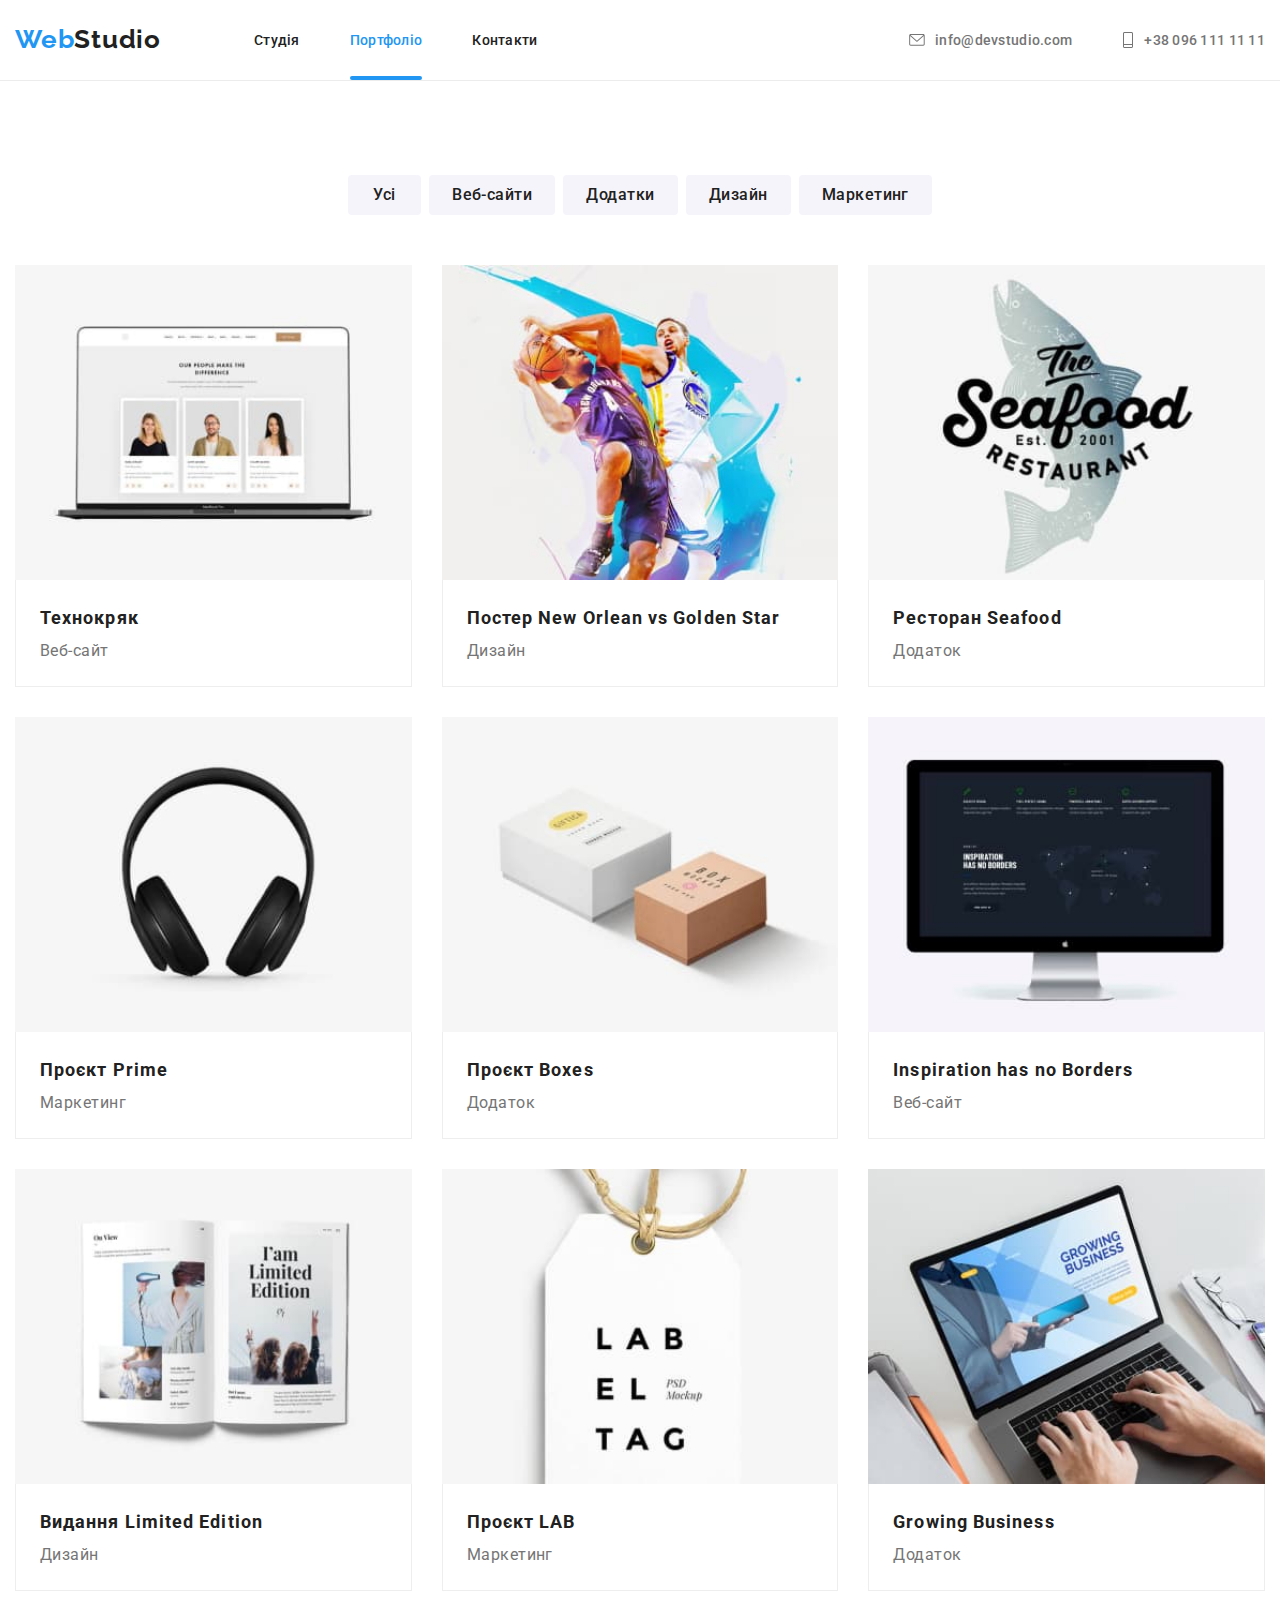
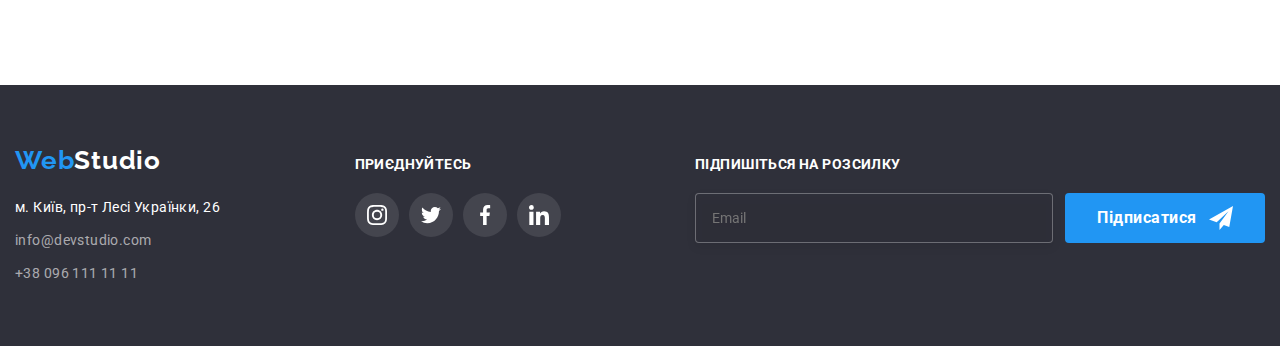
==== portfolio.html @ e628216c "fsfssfsfsfraageasgverfagvaergvergvg" ====
<!DOCTYPE html>
<html lang="uk">

<head>
  <meta charset="UTF-8" />
  <meta http-equiv="X-UA-Compatible" content="IE=edge" />
  <meta name="viewport" content="width=device-width, initial-scale=1.0" />
  <title>WebStudio7-Portfolio</title>

  <link href="https://fonts.googleapis.com/css2?family=Raleway:wght@700&family=Roboto:wght@400;500;700;900&display=swap"
    rel="stylesheet" />
  <link rel="stylesheet"
    href="https://cdnjs.cloudflare.com/ajax/libs/modern-normalize/1.1.0/modern-normalize.min.css" />
  <link rel="stylesheet" href="./css/main.min.css" />

</head>

<body>
  <header class="header-portfolio">
    <div class="container flex-container">
      <nav class="nav">
        <a href="./index.html" lang="en" class="logo header__logo"><span
            class="header__logo--blue">Web</span><span></span>Studio</a>
        <ul class="nav-links list">
          <li class="nav-links__item ">
            <a href="./index.html" class="nav-links__link">Студія</a>
          </li>

          <li class="nav-links__item ">
            <a href="./portfolio.html" class="nav-links__link nav-links__item--current">Портфоліо</a>
          </li>

          <li class="nav-links__item"><a href="" class="nav-links__link">Контакти</a>
          </li>
        </ul>
      </nav>

      <ul class="header-contacts list">
        <li>
          <a href="mailto:info@devstudio.com" class="header-contacts__contact link"><svg
              class="header-contacts__mini-icon">
              <use href="./images/header icons/symbol-defs.svg#envelope"></use>
            </svg>info@devstudio.com</a>
        </li>
        <li>
          <a href="tel:+380961111111" class="header-contacts__contact link"><svg
              class="header-contacts__mini-icon header-contacts__mini-icon--phone">
              <use href="./images/header icons/symbol-defs.svg#phone"></use>
            </svg>+38 096 111 11 11</a>
        </li>
      </ul>
    </div>
  </header>
  <main>
    <section class="section">
      <!-- Портфоліо -->
      <h1 class="visually-hidden">Портфоліо</h1>
      <div class="container">
        <ul class="filter list">
          <li class="filter__item">
            <button type="button" class="filter__button-primary">Усі</button>
          </li>
          <li class="filter__item">
            <button type="button" class="filter__button-primary">Веб-сайти</button>
          </li>
          <li class="filter__item">
            <button type="button" class="filter__button-primary">Додатки</button>
          </li>
          <li class="filter__item">
            <button type="button" class="filter__button-primary">Дизайн</button>
          </li>
          <li class="filter__item">
            <button type="button" class="filter__button-primary">Маркетинг</button>
          </li>
        </ul>

        <ul class="portfolio list">
          <li class="portfolio__item">
            <a href="" class="portfolio__card-link link">
              <div class="thumb">
                <img src="./images/portfolio/laptop.jpg" alt="ноутбук з зображенням веб-сторінки" width="370" />
                <div class="thumb__overlay">
                  <p class="thumb__overlay-text">Ресурс пропонує комплексні пропозиції з різним рівнем функціоналу та
                    сервісів.
                    Все це дозволить відвідувачу отримати вичерпні відомості про компанію чи приватну особу.</p>
                </div>
              </div>
              <div class="card-metha">
                <h2 class="card-metha__titel">Технокряк</h2>
                <p class="card-metha__subtitle">Веб-сайт</p>
              </div>
            </a>
          </li>

          <li class="portfolio__item">
            <article class="card">
              <a href="" class="portfolio__card-link link">
                <img src="./images/portfolio/basketball.jpg" alt="два хлоаця грають в баскетбол" width="370" />
                <!-- </a>
              <a href="" class="portfolio-link link"> -->
                <div class="card-metha">
                  <h2 class="card-metha__titel">Постер <span lang="en">New Orlean vs Golden Star</span></h2>
                  <p class="card-metha__subtitle">Дизайн</p>
                </div>
              </a>
            </article>
          </li>

          <li class="portfolio__item">
            <article class="card">
              <a href="" class="portfolio__card-link link">
                <img src="./images/portfolio/seafood.jpg" alt="логотип ресторану з однотонним лососем на задньому фоні"
                  width="370" />
                <!-- </a>
              <a href="" class="portfolio-link link"> -->
                <div class="card-metha">
                  <h2 class="card-metha__titel">Ресторан <span lang="en">Seafood</span></h2>
                  <p class="card-metha__subtitle">Додаток</p>
                </div>
              </a>
            </article>
          </li>

          <li class="portfolio__item">
            <article class="card">
              <a href="" class="portfolio__card-link link">
                <img src="./images/portfolio/headphones.jpg" alt="навушники" width="370" />
                <!-- </a>

              <a href="" class="portfolio-link link"> -->
                <div class="card-metha">
                  <h2 class="card-metha__titel">Проєкт <span lang="en">Prime</span></h2>
                  <p class="card-metha__subtitle">Маркетинг</p>
                </div>
              </a>

            </article>
          </li>

          <li class="portfolio__item">
            <article class="card">
              <a href="" class="portfolio__card-link link">
                <img src="./images/portfolio/boxes.jpg" alt="дві коробки" width="370" />
                <!-- </a>
              <a href="" class="portfolio-link link"> -->
                <div class="card-metha">
                  <h2 class="card-metha__titel">Проєкт <span lang="en">Boxes</span></h2>
                  <p class="card-metha__subtitle">Додаток</p>
                </div>
              </a>

            </article>
          </li>

          <li class="portfolio__item">
            <article class="card">
              <a href="" class="portfolio__card-link link">
                <img src="./images/portfolio/iMac.jpg" alt="комп'ютер відомої марки" width="370" />
                <!-- </a>
              <a href="" class="portfolio-link link"> -->
                <div class="card-metha">
                  <h2 class="card-metha__titel" lang="en">Inspiration has no Borders</h2>
                  <p class="card-metha__subtitle">Веб-сайт</p>
                </div>
              </a>
            </article>
          </li>

          <li class="portfolio__item border">
            <article class="card">
              <a href="" class="portfolio__card-link link">
                <img src="./images/portfolio/book.jpg" alt="журнал" width="370" />
                <!-- </a>
              <a href="" class="portfolio-link link"> -->
                <div class="card-metha">
                  <h2 class="card-metha__titel">Видання <span lang="en">Limited Edition</span></h2>
                  <p class="card-metha__subtitle">Дизайн</p>
                </div>
              </a>

            </article>
          </li>

          <li class="portfolio__item">
            <article class="card">
              <a href="" class="portfolio__card-link link">
                <img src="./images/portfolio/lab.jpg" alt="картонний ярлик з логотипом проєкту" width="370" />
                <!-- </a>
              <a href="" class="portfolio-link link"> -->
                <div class="card-metha">
                  <h2 class="card-metha__titel">Проєкт <span lang="en">LAB</span></h2>
                  <p class="card-metha__subtitle">Маркетинг</p>
                </div>
              </a>
            </article>
          </li>

          <li class="portfolio__item">
            <article class="card">
              <a href="" class="portfolio__card-link link">
                <img src="./images/portfolio/hands.jpg" alt="руки над клавіатурою ноутбуку" width="370" />
                <!-- </a>
                <a href="" class="portfolio-link link"> -->
                <div class="card-metha">
                  <h2 class="card-metha__titel" lang="en">Growing Business</h2>
                  <p class="card-metha__subtitle">Додаток</p>
                </div>
              </a>
            </article>
          </li>
        </ul>
      </div>
    </section>
  </main>
  <footer class="footer">
    <div class="container multi-block">
      <div class="set-container">
        <a lang="en" href="./index.html" class="logo footer__logo"><span class="footer__logo--blue">Web</span>Studio</a>
        <address class="address">
          <ul class="address-links list">
            <li>
              <a href="https://goo.gl/maps/rEYh6PdM1hheBsNV8" class="link" target="_blank"
                rel="nooper noreferrer nofollow"><span class="address-links__map">м. Київ, пр-т Лесі Українки,
                  26</span></a>
            </li>
            <li class="address-links__item">
              <a href="mailto:info@devstudio.com" class="address-links__contact link">info@devstudio.com</a>
            </li>
            <li class="address-links__item">
              <a href="tel:+380961111111" class="address-links__contact link">+38 096 111 11 11</a>
            </li>
          </ul>
        </address>
      </div>
      <div class="footer-socials__container">
        <p class="footer-socails__heading">приєднуйтесь</p>
        <ul class="footer-socials list">
          <li>
            <a class="footer-socials__button">
              <svg class="footer-socials__icon">
                <use href="./images/footer/symbol-defs.svg#instagram"></use>
              </svg>
            </a>
          </li>

          <li>
            <a class="footer-socials__button">
              <svg class="footer-socials__icon">
                <use href="./images/footer/symbol-defs.svg#twitter"></use>
              </svg>
            </a>
          </li>
          <li>
            <a class="footer-socials__button">
              <svg class="footer-socials__icon">
                <use href="./images/footer/symbol-defs.svg#facebook"></use>
              </svg>
            </a>
          </li>
          <li>
            <a class="footer-socials__button">
              <svg class="footer-socials__icon">
                <use href="./images/footer/symbol-defs.svg#linkedin"></use>
              </svg>
            </a>
          </li>
        </ul>
      </div>
      <form action="email" class="footer-form">
        <p class="footer-form__heading">Підпишіться на розсилку</p>
        <div class="footer-form__container">
          <label for="email">
            <input class="footer-form__input" type="email" name="email" placeholder="Email" required>
          </label>
          <button class="footer-form__button-subscribe" type="submit">Підписатися</button>
        </div>
      </form>
    </div>
  </footer>
</body>

</html>
---- css/main.min.css ----
.visually-hidden{position:absolute;white-space:nowrap;width:1px;height:1px;overflow:hidden;border:0;padding:0;clip:rect(0 0 0 0);-webkit-clip-path:inset(50%);clip-path:inset(50%);margin:-1px}.multi-block{display:-webkit-box;display:-ms-flexbox;display:flex;-webkit-box-align:baseline;-ms-flex-align:baseline;align-items:baseline}html{-webkit-box-sizing:border-box;box-sizing:border-box}*,*::before,*::after{-webkit-box-sizing:inherit;box-sizing:inherit}img{display:block;max-width:100%;height:auto}address{font-style:normal}h1,h2,h3,h4,h5,h6,p{margin-top:0;margin-bottom:0}body{font-family:Roboto,sans-serif;color:#212121;background-color:#fff;letter-spacing:.03em;font-size:14px}.list{list-style:none;margin:0;padding:0}.link{text-decoration:none}.flex-container{display:-webkit-box;display:-ms-flexbox;display:flex}button{cursor:pointer}a{cursor:pointer}.header-portfolio{border-bottom:1px solid #ececec}.header__logo{display:block;font-family:Raleway;font-size:26px;font-weight:700;line-height:1.19;letter-spacing:.03em;text-align:left;text-decoration:none;color:var(--second-half-logo);padding-top:24px;padding-bottom:25px;margin-right:93px}.header__logo--blue{color:#2196f3}.header-contacts{display:-webkit-box;display:-ms-flexbox;display:flex;padding-bottom:0px;margin-left:auto}@media screen and (min-width: 320px)and (max-width: 786px){.header-contacts{display:none}}.header-contacts>li+li{margin-left:50px}.header-contacts__contact{display:block;font-weight:500;padding-bottom:32px;padding-top:32px;color:#757575;line-height:1.17;font-size:14px;letter-spacing:.02em;display:-webkit-box;display:-ms-flexbox;display:flex;-webkit-box-align:center;-ms-flex-align:center;align-items:center;-webkit-transition-property:color;transition-property:color;-webkit-transition-duration:250ms;transition-duration:250ms;-webkit-transition-timing-function:cubic-bezier(0.4, 0, 0.2, 1);transition-timing-function:cubic-bezier(0.4, 0, 0.2, 1)}.header-contacts__contact:hover,.header-contacts__contact:focus,.header-contacts__contact:active{color:#2196f3}.header-contacts__mini-icon{width:16px;height:12px;fill:currentColor;margin-right:10px}.header-contacts__mini-icon--phone{width:12px;height:16px}.nav{display:-webkit-box;display:-ms-flexbox;display:flex}@media screen and (max-width: 320px)and (max-width: 786px){.nav{max-width:100%}}.nav-links{padding-bottom:0px;margin-right:auto;display:-webkit-box;display:-ms-flexbox;display:flex;-webkit-box-pack:start;-ms-flex-pack:start;justify-content:flex-start;-webkit-box-align:center;-ms-flex-align:center;align-items:center;margin-top:0;margin-bottom:0}.nav-links__item{position:relative}@media screen and (min-width: 320px)and (max-width: 786px){.nav-links__item{display:none}}.nav-links__item:not(:last-child){margin-right:50px}.nav-links__link.nav-links__item--current{color:#2196f3}.nav-links__item--current::after{content:"";position:absolute;bottom:0;-webkit-box-align:end;-ms-flex-align:end;align-items:flex-end;display:-webkit-box;display:-ms-flexbox;display:flex;width:100%;border-bottom:4px solid #2196f3;border-radius:2px}.nav-links__link{display:block;font-weight:500;padding-top:32px;padding-bottom:32px;color:#212121;line-height:1.17;font-size:14px;letter-spacing:.02em;-webkit-transition-property:color;transition-property:color;-webkit-transition-duration:250ms;transition-duration:250ms;-webkit-transition-timing-function:cubic-bezier(0.4, 0, 0.2, 1);transition-timing-function:cubic-bezier(0.4, 0, 0.2, 1);text-decoration:none}.nav-links__link:hover,.nav-links__link:active,.nav-links__link:focus{color:#2196f3}.section-title{margin-bottom:50px;color:var(--title-color);font-weight:700;font-size:36px;line-height:1.16;text-align:center;letter-spacing:.03em}.section{padding-top:94px;padding-bottom:94px}@media screen and (min-width: 320px){.section{min-width:320px}}.set-container{margin:0;padding:0;max-width:210px;margin-right:auto}.container{padding-left:15px;padding-right:15px;margin-right:auto;margin-left:auto}@media screen and (min-width: 320px){.container{min-width:320px}}.footer__logo{display:block;font-family:Raleway;font-size:26px;font-weight:700;line-height:1.19;letter-spacing:.03em;text-align:left;text-decoration:none;display:block;margin-bottom:20px;color:#fff}.footer__logo--blue{color:#2196f3}.footer{background-color:#2f303a;padding-top:60px;padding-bottom:60px}.footer-form{margin-left:auto}.footer-form__container{display:-webkit-box;display:-ms-flexbox;display:flex}.footer-form__input{width:358px;height:50px;color:rgba(255,255,255,.3);background-color:rgba(47,48,58,.4);border:1px solid rgba(255,255,255,.3);-webkit-filter:drop-shadow(0px 4px 4px rgba(0, 0, 0, 0.15));filter:drop-shadow(0px 4px 4px rgba(0, 0, 0, 0.15));border-radius:4px;outline:none;padding-left:16px;-webkit-transition:border-color 250ms cubic-bezier(0.4, 0.84, 0.44, 1);transition:border-color 250ms cubic-bezier(0.4, 0.84, 0.44, 1)}.footer-form__input:hover,.footer-form__input:active,.footer-form__input:focus{border:1px solid #2196f3}.footer-form__button-subscribe{display:-webkit-box;display:-ms-flexbox;display:flex;-webkit-box-pack:center;-ms-flex-pack:center;justify-content:center;-webkit-box-align:center;-ms-flex-align:center;align-items:center;position:relative;height:50px;width:200px;margin-left:12px;background-color:#2196f3;border-radius:4px;color:#fff;border:none;cursor:pointer;font-weight:700;font-size:16px;line-height:1.8;letter-spacing:.03em}.footer-form__button-subscribe::after{content:"";width:24px;height:24px;background-image:url("../images/footer/icon-send.svg");margin-left:12px}.footer-form__heading{font-family:"Roboto";font-style:normal;font-weight:700;font-size:14px;line-height:1.14;letter-spacing:.03em;text-transform:uppercase;margin-bottom:20px;color:#fff}.footer-socials__button{display:-webkit-box;display:-ms-flexbox;display:flex;-webkit-box-align:center;-ms-flex-align:center;align-items:center;-webkit-box-pack:center;-ms-flex-pack:center;justify-content:center;border:none;width:44px;height:44px;border-radius:50%;background-color:rgba(255,255,255,.1019607843);-webkit-transition-property:background-color;transition-property:background-color;-webkit-transition-duration:250ms;transition-duration:250ms;-webkit-transition-timing-function:cubic-bezier(0.4, 0, 0.2, 1);transition-timing-function:cubic-bezier(0.4, 0, 0.2, 1)}.footer-socials__button:hover,.footer-socials__button:active,.footer-socials__button:focus{background-color:accent-color}.footer-socials>li+li{padding-left:10px}.address-links__map{color:#fff;font-size:14px;line-height:1.7;letter-spacing:.03em;-webkit-transition-property:color;transition-property:color;-webkit-transition-duration:250ms;transition-duration:250ms;-webkit-transition-timing-function:cubic-bezier(0.4, 0, 0.2, 1);transition-timing-function:cubic-bezier(0.4, 0, 0.2, 1)}.address-links__map:hover,.address-links__map:active,.address-links__map:focus{color:#2196f3}.address{font-style:normal;display:-webkit-box;display:-ms-flexbox;display:flex}.address-links__contact{color:rgba(255,255,255,.6);font-size:14px;line-height:1.7;letter-spacing:.03em;-webkit-transition-property:color;transition-property:color;-webkit-transition-duration:250ms;transition-duration:250ms;-webkit-transition-timing-function:cubic-bezier(0.4, 0, 0.2, 1);transition-timing-function:cubic-bezier(0.4, 0, 0.2, 1)}.address-links__contact:hover,.address-links__contact:active,.address-links__contact:focus{color:#2196f3}.address-links__item{margin-top:9px;margin-bottom:0;margin-right:0;margin-left:0}.footer-socails__heading{font-family:"Roboto";font-style:normal;font-weight:700;font-size:14px;line-height:1.14;letter-spacing:.03em;text-transform:uppercase;margin-bottom:20px;color:#fff}.footer-socials{display:-webkit-box;display:-ms-flexbox;display:flex}.footer-socials>li+li{padding-left:10px}.footer-socials__icon{width:20px;height:20px;fill:#fff}.footer-socials__button{display:-webkit-box;display:-ms-flexbox;display:flex;-webkit-box-align:center;-ms-flex-align:center;align-items:center;-webkit-box-pack:center;-ms-flex-pack:center;justify-content:center;border:none;width:44px;height:44px;border-radius:50%;background-color:rgba(255,255,255,.1019607843);-webkit-transition-property:background-color;transition-property:background-color;-webkit-transition-duration:250ms;transition-duration:250ms;-webkit-transition-timing-function:cubic-bezier(0.4, 0, 0.2, 1);transition-timing-function:cubic-bezier(0.4, 0, 0.2, 1)}.footer-socials__button:hover,.footer-socials__button:active,.footer-socials__button:focus{background-color:#2196f3}.card-metha{border:1px solid #eee;border-top:none;padding-top:20px;padding-bottom:20px;padding-right:24px;padding-left:24px}.card-metha__subtitle{font-size:16px;color:#757575;line-height:1.87;margin-top:0;margin-bottom:0;letter-spacing:.03em}.card-metha__titel{color:#212121;font-weight:700;font-size:18px;line-height:2;letter-spacing:.06em}.hero>h1{color:#fff;width:696px;text-transform:uppercase}@media screen and (min-width: 320px){.hero>h1{min-width:320px}}.hero .hero-title{letter-spacing:.06em;margin:0 auto;color:#fff;width:696px;font-weight:900;font-size:44px;margin-bottom:30px;line-height:1.36;text-transform:uppercase}@media screen and (min-width: 320px){.hero .hero-title{display:-webkit-box;display:-ms-flexbox;display:flex;-webkit-box-align:center;-ms-flex-align:center;align-items:center;width:360px;height:84px;font-family:"Roboto";font-weight:900;font-size:26px;line-height:1.6;letter-spacing:.06em;text-transform:uppercase;color:#fff}}.hero{text-align:center;background-repeat:no-repeat;background-size:cover;background-image:-webkit-gradient(linear, left bottom, left top, from(rgba(47, 48, 58, 0.4)), to(rgba(47, 48, 58, 0.4))),url("../images/overlay.jpg");background-image:linear-gradient(to top, rgba(47, 48, 58, 0.4), rgba(47, 48, 58, 0.4)),url("../images/overlay.jpg");max-width:1600px;height:600px;padding:200px 0;background-color:#2f303a}@media screen and (min-width: 320px){.hero{max-width:480px;height:400px;display:-webkit-box;display:-ms-flexbox;display:flex;-webkit-box-align:center;-ms-flex-align:center;align-items:center;width:100%;background-repeat:no-repeat;background-size:auto;background-image:-webkit-gradient(linear, left bottom, left top, from(rgba(47, 48, 58, 0.4)), to(rgba(47, 48, 58, 0.4))),url("../images/overlay.jpg");background-image:linear-gradient(to top, rgba(47, 48, 58, 0.4), rgba(47, 48, 58, 0.4)),url("../images/overlay.jpg")}}.hero__button--secondary{padding:10px 32px;background-color:#2196f3;color:#fff;line-height:1.87;font-weight:700;min-width:216px;text-align:center;letter-spacing:.06em;border:#2196f3;border-radius:4px}.features__subtitle{color:#757575;font-weight:400;font-size:14px;line-height:1.7;padding:0px 0px;margin:0px 0px;letter-spacing:.03em}.features__title{font-size:14px;line-height:1.14;margin-bottom:10px}@media screen and (min-width: 320px)and (max-width: 768px){.features__title{display:-webkit-box;display:-ms-flexbox;display:flex;-webkit-box-pack:center;-ms-flex-pack:center;justify-content:center;max-width:450px}}.pictures-list__item{width:270px}@media screen and (min-width: 320px){.pictures-list__item{width:100%;max-width:450px}}.pictures-list__item::before{content:"";display:block;height:120px;background-color:#f5f4fa;border-radius:4px;margin-bottom:30px;background-repeat:no-repeat;background-position:center;background-size:70px}.weather-radar::before{background-image:url(../images/features/antenna.svg)}.clock::before{background-image:url(../images/features/clock.svg)}.laptop::before{background-image:url(../images/features/diagram.svg)}.spaceman::before{background-image:url(../images/features/astronaut.svg)}.pictures-list__item:not(:last-child){margin-right:30px}.team{background-color:#f5f4fa}@media screen and (min-width: 320px)and (max-width: 786px){.team{width:100%}}.team-members{margin:0;padding:0}.team-members__worker:not(:last-child){margin-bottom:30px}.team-members__worker{background:#fff;min-width:270px;border-radius:0px 0px 4px 4px;-webkit-box-shadow:0px 1px 3px rgba(0,0,0,.12),0px 1px 1px rgba(0,0,0,.14),0px 2px 1px rgba(0,0,0,.2);box-shadow:0px 1px 3px rgba(0,0,0,.12),0px 1px 1px rgba(0,0,0,.14),0px 2px 1px rgba(0,0,0,.2)}@media screen and (min-width: 320px)and (max-width: 786px){.team-members__worker{max-width:450px;max-height:622px;margin:0 auto}}.team-card{padding:30px}.team-card__heading{margin-bottom:10px;font-weight:500;font-size:16px;line-height:1.18;letter-spacing:.03em;text-align:center;color:#212121}.team-card__job{color:#757575;font-size:16px;line-height:1.18;letter-spacing:.03em;text-align:center}img{width:100%}.card-button>li+li{padding-left:10px}.card-button{display:-webkit-box;display:-ms-flexbox;display:flex;-webkit-box-pack:center;-ms-flex-pack:center;justify-content:center;-webkit-box-align:center;-ms-flex-align:center;align-items:center;margin-top:16px}.card-button__link{border:none;width:44px;height:44px;border-radius:50%;color:#afb1b8;display:-webkit-box;display:-ms-flexbox;display:flex;-webkit-box-pack:center;-ms-flex-pack:center;justify-content:center;-webkit-box-align:center;-ms-flex-align:center;align-items:center;-webkit-transition-property:background-color,color;transition-property:background-color,color;-webkit-transition-duration:250ms;transition-duration:250ms;-webkit-transition-timing-function:cubic-bezier(0.4, 0, 0.2, 1);transition-timing-function:cubic-bezier(0.4, 0, 0.2, 1)}.card-button__link:hover,.card-button__link:active,.card-button__link:focus{background-color:#2196f3;color:#fff}.card-button__icon{width:20px;height:20px;fill:currentColor}.section-work{padding-top:0;padding-bottom:94px}@media screen and (min-width: 320px)and (max-width: 786px){.section-work{display:none}}.work{display:-webkit-box;display:-ms-flexbox;display:flex}.work__item:not(:last-child){margin-right:30px}.work__item{width:370px;position:relative}.work__text{-webkit-box-pack:center;-ms-flex-pack:center;justify-content:center;-webkit-box-align:center;-ms-flex-align:center;align-items:center;display:-webkit-box;display:-ms-flexbox;display:flex;position:absolute;bottom:0;color:#fff;font-weight:700;text-transform:uppercase;height:70px;width:100%;background-color:rgba(47,48,58,.8)}.clients{display:-webkit-box;display:-ms-flexbox;display:flex;-webkit-box-pack:center;-ms-flex-pack:center;justify-content:center;-ms-flex-preferred-size:calc((100% - 60px)/2);flex-basis:calc((100% - 60px)/2)}.clients__image{color:currentColor;width:170px;height:92px}.clients__link{display:-webkit-box;display:-ms-flexbox;display:flex;-webkit-box-pack:center;-ms-flex-pack:center;justify-content:center;width:170px;height:92px;fill:#afb1b8;border:1px solid #afb1b8;border-radius:4px;-webkit-transition-property:background-color,fill;transition-property:background-color,fill;-webkit-transition-duration:250ms;transition-duration:250ms;-webkit-transition-timing-function:cubic-bezier(0.4, 0, 0.2, 1);transition-timing-function:cubic-bezier(0.4, 0, 0.2, 1)}.clients__link:hover,.clients__link:active,.clients__link:focus{fill:#2196f3;border-color:#2196f3}.clients>li:not(:last-child){margin-right:30px}.backdrop.is-hidden{pointer-events:none;opacity:0;visibility:hidden}.backdrop{position:fixed;width:100%;height:100%;top:0;left:0;-webkit-transition:opacity 250ms cubic-bezier(0.4, 0.84, 0.44, 1),visibility 250ms cubic-bezier(0.4, 0.84, 0.44, 1);transition:opacity 250ms cubic-bezier(0.4, 0.84, 0.44, 1),visibility 250ms cubic-bezier(0.4, 0.84, 0.44, 1);background-color:rgba(0,0,0,.2)}.modal{position:absolute;width:528px;height:581px;top:50%;left:50%;-webkit-transform:translate(-50%, -50%);transform:translate(-50%, -50%);border-radius:4px;background-color:#fff}.modal__button-close{position:absolute;display:-webkit-box;display:-ms-flexbox;display:flex;-webkit-box-align:center;-ms-flex-align:center;align-items:center;-webkit-box-pack:center;-ms-flex-pack:center;justify-content:center;top:9px;right:9px;width:30px;height:30px;border-radius:50%;border:1px solid rgba(0,0,0,.1);cursor:pointer;-webkit-transition:fill 250ms cubic-bezier(0.4, 0.84, 0.44, 1);transition:fill 250ms cubic-bezier(0.4, 0.84, 0.44, 1);background-color:#fff}.modal__button-close:hover .modal__close-icon,.modal__button-close:active .modal__close-icon,.modal__button-close:focus .modal__close-icon{fill:#2196f3;border-color:rgba(0,0,0,.1)}.modal__close-icon{width:11px;height:11px;fill:#000;-webkit-transition:fill 250ms cubic-bezier(0.4, 0.84, 0.44, 1);transition:fill 250ms cubic-bezier(0.4, 0.84, 0.44, 1)}.modal__heading{font-weight:700;font-size:20px;line-height:23px;text-align:center;letter-spacing:.03em;color:#212121;margin-bottom:12px}.modal__label{color:#757575;font-weight:400;font-size:12px;line-height:14px;letter-spacing:.01em;margin-bottom:4px}.modal-container{display:-webkit-box;display:-ms-flexbox;display:flex;-webkit-box-pack:center;-ms-flex-pack:center;justify-content:center;position:relative}.modal__input-icon{position:relative;margin-bottom:10px}.modal-input{width:100%;height:40px;padding-left:42px;border:1px solid rgba(33,33,33,.2);border-radius:4px;-webkit-transition:border-color 250ms cubic-bezier(0.4, 0.84, 0.44, 1);transition:border-color 250ms cubic-bezier(0.4, 0.84, 0.44, 1);outline:rgba(0,0,0,0)}.modal-input:hover,.modal-input:active,.modal-inpu:focus{border-color:#2196f3}.icon-person,.icon-phone,.icon-envelope{position:absolute;width:12px;height:12px;top:14px;left:15px}.modal-input:focus+.modal-input__entire-icon{fill:#2196f3}.modal-input__entire-icon{width:12px;height:12px;-webkit-transition:fill 250ms cubic-bezier(0.4, 0.84, 0.44, 1);transition:fill 250ms cubic-bezier(0.4, 0.84, 0.44, 1)}.modal__button-submit{display:-webkit-box;display:-ms-flexbox;display:flex;-webkit-box-pack:center;-ms-flex-pack:center;justify-content:center;-webkit-box-align:center;-ms-flex-align:center;align-items:center;margin-top:30px}.modal__comment{font-weight:400;font-size:12px;line-height:1.16;letter-spacing:.01em;resize:none;width:448px;height:120px;margin-bottom:20px;border:1px solid rgba(33,33,33,.2);border-radius:4px;-webkit-transition:border-color 250ms cubic-bezier(0.4, 0.84, 0.44, 1);transition:border-color 250ms cubic-bezier(0.4, 0.84, 0.44, 1);padding:12px 15px;outline:rgba(0,0,0,0)}.modal__comment:hover,.modal__comment:active,.modal__comment:focus{border-color:#2196f3}.modal__comment::-webkit-input-placeholder{color:rgba(117,117,117,.5)}.modal__comment::-moz-placeholder{color:rgba(117,117,117,.5)}.modal__comment:-ms-input-placeholder{color:rgba(117,117,117,.5)}.modal__comment::-ms-input-placeholder{color:rgba(117,117,117,.5)}.modal__comment::placeholder{color:rgba(117,117,117,.5)}.modal__checkbox-label{display:-webkit-box;display:-ms-flexbox;display:flex;-webkit-box-align:center;-ms-flex-align:center;align-items:center;-webkit-box-pack:center;-ms-flex-pack:center;justify-content:center;font-weight:400;font-size:14px;line-height:1.7;letter-spacing:.03em;color:#757575}.modal__privasy-agreemant{color:#2196f3;text-decoration:underline;margin-left:8px}.modal__checkbox{position:absolute;white-space:nowrap;width:1px;height:1px;margin:-1px;overflow:hidden;border:0;padding:0;clip:rect(0 0 0 0);-webkit-clip-path:inset(50%);clip-path:inset(50%)}.modal__checkbox-icon{content:"";display:inline-block;width:16px;height:15px;border:2px solid #212121;border-radius:2px;margin-right:7px}.modal__checkbox:checked~.modal__checkbox-icon{background-color:#2196f3;background-image:url("../images/checkbox/checked.svg");background-repeat:no-repeat;background-position:center;background-origin:border-box;border-radius:2px;border:rgba(0,0,0,0)}.modal__button-submit{display:-webkit-box;display:-ms-flexbox;display:flex;-webkit-box-pack:center;-ms-flex-pack:center;justify-content:center;-webkit-box-align:center;-ms-flex-align:center;align-items:center;margin-top:30px}.modal__button-submit .submit{width:200px;height:50px;background:#2196f3;-webkit-box-shadow:0px 4px 4px rgba(0,0,0,.15);box-shadow:0px 4px 4px rgba(0,0,0,.15);border-radius:4px;border:none;font-weight:700;font-size:16px;line-height:1.87;-webkit-box-align:center;-ms-flex-align:center;align-items:center;text-align:center;letter-spacing:.06em;color:#fff}.form-feald{display:-webkit-box;display:-ms-flexbox;display:flex;-webkit-box-orient:vertical;-webkit-box-direction:normal;-ms-flex-direction:column;flex-direction:column;margin:40px 40px}.filter{display:-webkit-box;display:-ms-flexbox;display:flex;-webkit-box-pack:center;-ms-flex-pack:center;justify-content:center;margin-bottom:50px}.filter__button-primary{font-family:inherit;background-color:#f5f4fa;color:#212121;font-weight:500;font-size:16px;line-height:1.6;padding:6px 22px;text-align:center;min-width:73px;text-align:center;letter-spacing:.03em;border-radius:4px;border:1px solid rgba(0,0,0,0);-webkit-transition:background-color 250ms cubic-bezier(0.4, 0.84, 0.44, 1),color 250ms cubic-bezier(0.4, 0.84, 0.44, 1),-webkit-box-shadow 250ms cubic-bezier(0.4, 0.84, 0.44, 1);transition:background-color 250ms cubic-bezier(0.4, 0.84, 0.44, 1),color 250ms cubic-bezier(0.4, 0.84, 0.44, 1),-webkit-box-shadow 250ms cubic-bezier(0.4, 0.84, 0.44, 1);transition:background-color 250ms cubic-bezier(0.4, 0.84, 0.44, 1),color 250ms cubic-bezier(0.4, 0.84, 0.44, 1),box-shadow 250ms cubic-bezier(0.4, 0.84, 0.44, 1);transition:background-color 250ms cubic-bezier(0.4, 0.84, 0.44, 1),color 250ms cubic-bezier(0.4, 0.84, 0.44, 1),box-shadow 250ms cubic-bezier(0.4, 0.84, 0.44, 1),-webkit-box-shadow 250ms cubic-bezier(0.4, 0.84, 0.44, 1)}.filter__button-primary:hover,.filter__button-primary:active,.filter__button-primary:focus{background-color:#2196f3;color:#fff;-webkit-box-shadow:0px 3px 1px rgba(0,0,0,.1),0px 1px 2px rgba(0,0,0,.08),0px 2px 2px rgba(0,0,0,.12);box-shadow:0px 3px 1px rgba(0,0,0,.1),0px 1px 2px rgba(0,0,0,.08),0px 2px 2px rgba(0,0,0,.12)}.filter__item:not(:last-child){margin-right:8px}.portfolio{display:-webkit-box;display:-ms-flexbox;display:flex;-ms-flex-wrap:wrap;flex-wrap:wrap;margin-top:-30px;margin-left:-30px}.portfolio__item{-ms-flex-preferred-size:calc(33.3333333333% - 30px);flex-basis:calc(33.3333333333% - 30px);margin-left:30px;margin-top:30px}.portfolio__card-link:hover .overlay{-webkit-transform:translateY(0);transform:translateY(0);-webkit-transition:250ms cubic-bezier(0.4, 0, 0.2, 1);transition:250ms cubic-bezier(0.4, 0, 0.2, 1)}.portfolio__card-link{font-size:18px;color:#212121;display:block;-webkit-transition-property:-webkit-box-shadow;transition-property:-webkit-box-shadow;transition-property:box-shadow;transition-property:box-shadow, -webkit-box-shadow;-webkit-transition-duration:250ms;transition-duration:250ms;-webkit-transition-timing-function:cubic-bezier(0.4, 0, 0.2, 1);transition-timing-function:cubic-bezier(0.4, 0, 0.2, 1)}.portfolio__card-link:hover,.portfolio__card-link:focus,.portfolio__card-link:active{-webkit-box-shadow:0px 1px 1px rgba(0,0,0,.12),0px 4px 4px rgba(0,0,0,.06),1px 4px 6px rgba(0,0,0,.16);box-shadow:0px 1px 1px rgba(0,0,0,.12),0px 4px 4px rgba(0,0,0,.06),1px 4px 6px rgba(0,0,0,.16)}.thumb{position:relative;overflow:hidden}.thumb__overlay{position:absolute;width:100%;height:100%;top:0;left:0;background-color:rgba(33,150,243,.9);-webkit-transform:translateY(100%);transform:translateY(100%);-webkit-transition:250ms cubic-bezier(0.4, 0, 0.2, 1);transition:250ms cubic-bezier(0.4, 0, 0.2, 1)}.thumb__overlay-text{color:#fff;line-height:1.55;font-size:18px;letter-spacing:.03em;width:322px;height:168px;padding-top:63px;padding-left:24px}.portfolio__card-link:hover .thumb__overlay,.portfolio__card-link:active .thumb__overlay,.portfolio__card-link:focus .thumb__overlay{-webkit-transform:translateY(0);transform:translateY(0)}/*# sourceMappingURL=main.min.css.map */
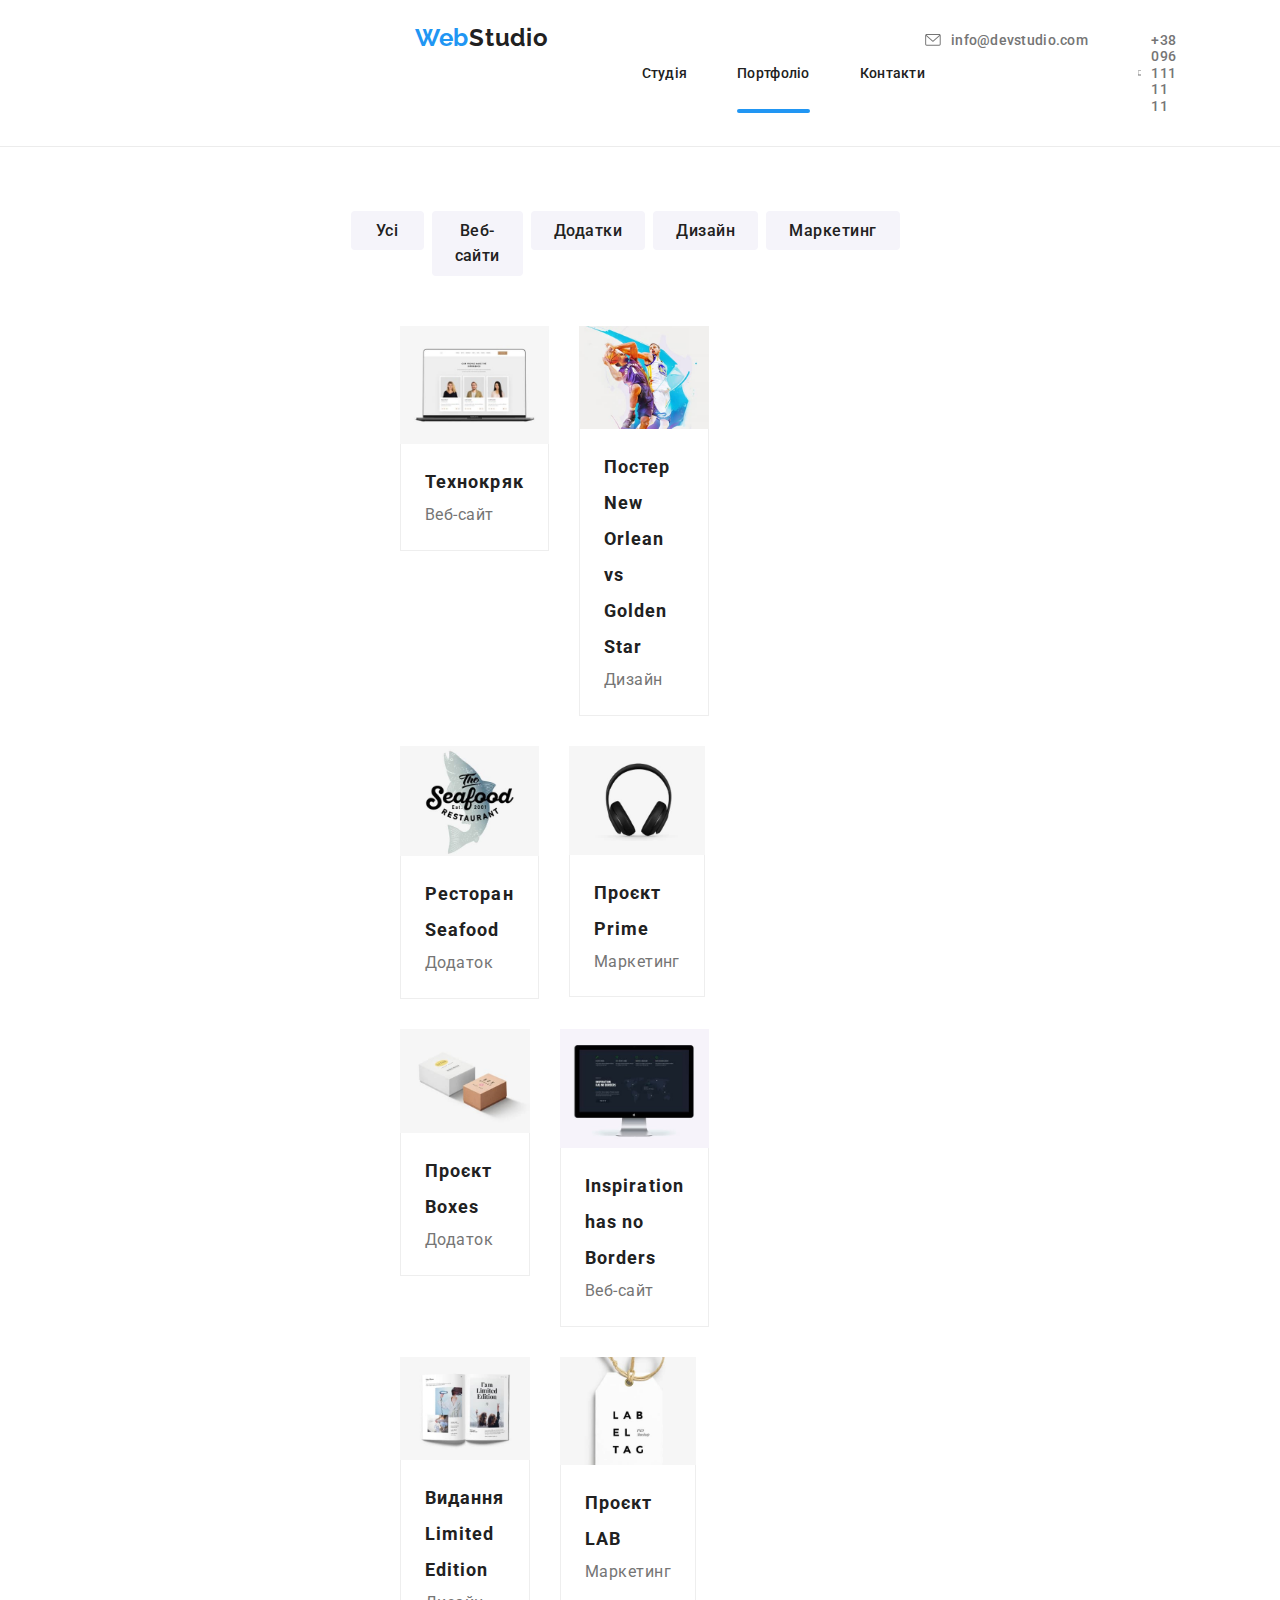
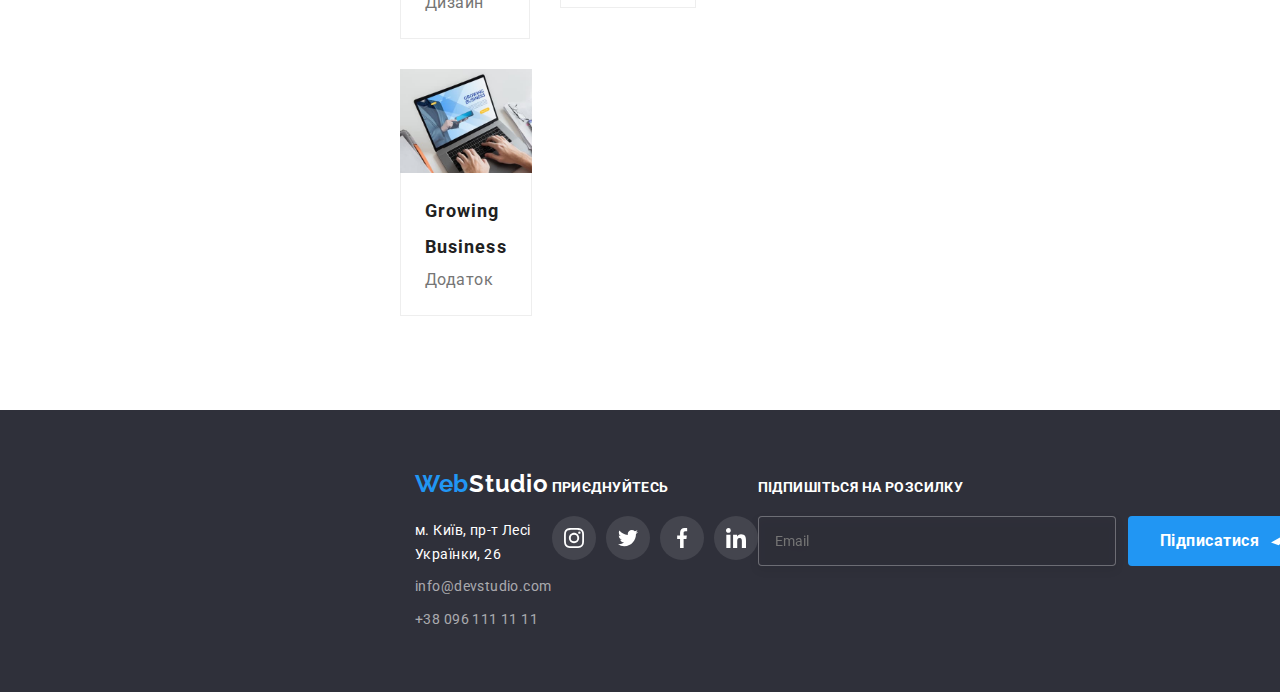
==== commit 4472009f: "media phone" ====
--- a/portfolio.html
+++ b/portfolio.html
@@ -52,7 +52,7 @@
     </div>
   </header>
   <main>
-    <section class="section">
+    <section class="section portfolio">
       <!-- Портфоліо -->
       <h1 class="visually-hidden">Портфоліо</h1>
       <div class="container">
--- a/css/main.min.css
+++ b/css/main.min.css
@@ -1 +1 @@
-.visually-hidden{position:absolute;white-space:nowrap;width:1px;height:1px;overflow:hidden;border:0;padding:0;clip:rect(0 0 0 0);-webkit-clip-path:inset(50%);clip-path:inset(50%);margin:-1px}.multi-block{display:-webkit-box;display:-ms-flexbox;display:flex;-webkit-box-align:baseline;-ms-flex-align:baseline;align-items:baseline}html{-webkit-box-sizing:border-box;box-sizing:border-box}*,*::before,*::after{-webkit-box-sizing:inherit;box-sizing:inherit}img{display:block;max-width:100%;height:auto}address{font-style:normal}h1,h2,h3,h4,h5,h6,p{margin-top:0;margin-bottom:0}body{font-family:Roboto,sans-serif;color:#212121;background-color:#fff;letter-spacing:.03em;font-size:14px}.list{list-style:none;margin:0;padding:0}.link{text-decoration:none}.flex-container{display:-webkit-box;display:-ms-flexbox;display:flex}button{cursor:pointer}a{cursor:pointer}.header-portfolio{border-bottom:1px solid #ececec}.header__logo{display:block;font-family:Raleway;font-size:26px;font-weight:700;line-height:1.19;letter-spacing:.03em;text-align:left;text-decoration:none;color:var(--second-half-logo);padding-top:24px;padding-bottom:25px;margin-right:93px}.header__logo--blue{color:#2196f3}.header-contacts{display:-webkit-box;display:-ms-flexbox;display:flex;padding-bottom:0px;margin-left:auto}@media screen and (min-width: 320px)and (max-width: 786px){.header-contacts{display:none}}.header-contacts>li+li{margin-left:50px}.header-contacts__contact{display:block;font-weight:500;padding-bottom:32px;padding-top:32px;color:#757575;line-height:1.17;font-size:14px;letter-spacing:.02em;display:-webkit-box;display:-ms-flexbox;display:flex;-webkit-box-align:center;-ms-flex-align:center;align-items:center;-webkit-transition-property:color;transition-property:color;-webkit-transition-duration:250ms;transition-duration:250ms;-webkit-transition-timing-function:cubic-bezier(0.4, 0, 0.2, 1);transition-timing-function:cubic-bezier(0.4, 0, 0.2, 1)}.header-contacts__contact:hover,.header-contacts__contact:focus,.header-contacts__contact:active{color:#2196f3}.header-contacts__mini-icon{width:16px;height:12px;fill:currentColor;margin-right:10px}.header-contacts__mini-icon--phone{width:12px;height:16px}.nav{display:-webkit-box;display:-ms-flexbox;display:flex}@media screen and (max-width: 320px)and (max-width: 786px){.nav{max-width:100%}}.nav-links{padding-bottom:0px;margin-right:auto;display:-webkit-box;display:-ms-flexbox;display:flex;-webkit-box-pack:start;-ms-flex-pack:start;justify-content:flex-start;-webkit-box-align:center;-ms-flex-align:center;align-items:center;margin-top:0;margin-bottom:0}.nav-links__item{position:relative}@media screen and (min-width: 320px)and (max-width: 786px){.nav-links__item{display:none}}.nav-links__item:not(:last-child){margin-right:50px}.nav-links__link.nav-links__item--current{color:#2196f3}.nav-links__item--current::after{content:"";position:absolute;bottom:0;-webkit-box-align:end;-ms-flex-align:end;align-items:flex-end;display:-webkit-box;display:-ms-flexbox;display:flex;width:100%;border-bottom:4px solid #2196f3;border-radius:2px}.nav-links__link{display:block;font-weight:500;padding-top:32px;padding-bottom:32px;color:#212121;line-height:1.17;font-size:14px;letter-spacing:.02em;-webkit-transition-property:color;transition-property:color;-webkit-transition-duration:250ms;transition-duration:250ms;-webkit-transition-timing-function:cubic-bezier(0.4, 0, 0.2, 1);transition-timing-function:cubic-bezier(0.4, 0, 0.2, 1);text-decoration:none}.nav-links__link:hover,.nav-links__link:active,.nav-links__link:focus{color:#2196f3}.section-title{margin-bottom:50px;color:var(--title-color);font-weight:700;font-size:36px;line-height:1.16;text-align:center;letter-spacing:.03em}.section{padding-top:94px;padding-bottom:94px}@media screen and (min-width: 320px){.section{min-width:320px}}.set-container{margin:0;padding:0;max-width:210px;margin-right:auto}.container{padding-left:15px;padding-right:15px;margin-right:auto;margin-left:auto}@media screen and (min-width: 320px){.container{min-width:320px}}.footer__logo{display:block;font-family:Raleway;font-size:26px;font-weight:700;line-height:1.19;letter-spacing:.03em;text-align:left;text-decoration:none;display:block;margin-bottom:20px;color:#fff}.footer__logo--blue{color:#2196f3}.footer{background-color:#2f303a;padding-top:60px;padding-bottom:60px}.footer-form{margin-left:auto}.footer-form__container{display:-webkit-box;display:-ms-flexbox;display:flex}.footer-form__input{width:358px;height:50px;color:rgba(255,255,255,.3);background-color:rgba(47,48,58,.4);border:1px solid rgba(255,255,255,.3);-webkit-filter:drop-shadow(0px 4px 4px rgba(0, 0, 0, 0.15));filter:drop-shadow(0px 4px 4px rgba(0, 0, 0, 0.15));border-radius:4px;outline:none;padding-left:16px;-webkit-transition:border-color 250ms cubic-bezier(0.4, 0.84, 0.44, 1);transition:border-color 250ms cubic-bezier(0.4, 0.84, 0.44, 1)}.footer-form__input:hover,.footer-form__input:active,.footer-form__input:focus{border:1px solid #2196f3}.footer-form__button-subscribe{display:-webkit-box;display:-ms-flexbox;display:flex;-webkit-box-pack:center;-ms-flex-pack:center;justify-content:center;-webkit-box-align:center;-ms-flex-align:center;align-items:center;position:relative;height:50px;width:200px;margin-left:12px;background-color:#2196f3;border-radius:4px;color:#fff;border:none;cursor:pointer;font-weight:700;font-size:16px;line-height:1.8;letter-spacing:.03em}.footer-form__button-subscribe::after{content:"";width:24px;height:24px;background-image:url("../images/footer/icon-send.svg");margin-left:12px}.footer-form__heading{font-family:"Roboto";font-style:normal;font-weight:700;font-size:14px;line-height:1.14;letter-spacing:.03em;text-transform:uppercase;margin-bottom:20px;color:#fff}.footer-socials__button{display:-webkit-box;display:-ms-flexbox;display:flex;-webkit-box-align:center;-ms-flex-align:center;align-items:center;-webkit-box-pack:center;-ms-flex-pack:center;justify-content:center;border:none;width:44px;height:44px;border-radius:50%;background-color:rgba(255,255,255,.1019607843);-webkit-transition-property:background-color;transition-property:background-color;-webkit-transition-duration:250ms;transition-duration:250ms;-webkit-transition-timing-function:cubic-bezier(0.4, 0, 0.2, 1);transition-timing-function:cubic-bezier(0.4, 0, 0.2, 1)}.footer-socials__button:hover,.footer-socials__button:active,.footer-socials__button:focus{background-color:accent-color}.footer-socials>li+li{padding-left:10px}.address-links__map{color:#fff;font-size:14px;line-height:1.7;letter-spacing:.03em;-webkit-transition-property:color;transition-property:color;-webkit-transition-duration:250ms;transition-duration:250ms;-webkit-transition-timing-function:cubic-bezier(0.4, 0, 0.2, 1);transition-timing-function:cubic-bezier(0.4, 0, 0.2, 1)}.address-links__map:hover,.address-links__map:active,.address-links__map:focus{color:#2196f3}.address{font-style:normal;display:-webkit-box;display:-ms-flexbox;display:flex}.address-links__contact{color:rgba(255,255,255,.6);font-size:14px;line-height:1.7;letter-spacing:.03em;-webkit-transition-property:color;transition-property:color;-webkit-transition-duration:250ms;transition-duration:250ms;-webkit-transition-timing-function:cubic-bezier(0.4, 0, 0.2, 1);transition-timing-function:cubic-bezier(0.4, 0, 0.2, 1)}.address-links__contact:hover,.address-links__contact:active,.address-links__contact:focus{color:#2196f3}.address-links__item{margin-top:9px;margin-bottom:0;margin-right:0;margin-left:0}.footer-socails__heading{font-family:"Roboto";font-style:normal;font-weight:700;font-size:14px;line-height:1.14;letter-spacing:.03em;text-transform:uppercase;margin-bottom:20px;color:#fff}.footer-socials{display:-webkit-box;display:-ms-flexbox;display:flex}.footer-socials>li+li{padding-left:10px}.footer-socials__icon{width:20px;height:20px;fill:#fff}.footer-socials__button{display:-webkit-box;display:-ms-flexbox;display:flex;-webkit-box-align:center;-ms-flex-align:center;align-items:center;-webkit-box-pack:center;-ms-flex-pack:center;justify-content:center;border:none;width:44px;height:44px;border-radius:50%;background-color:rgba(255,255,255,.1019607843);-webkit-transition-property:background-color;transition-property:background-color;-webkit-transition-duration:250ms;transition-duration:250ms;-webkit-transition-timing-function:cubic-bezier(0.4, 0, 0.2, 1);transition-timing-function:cubic-bezier(0.4, 0, 0.2, 1)}.footer-socials__button:hover,.footer-socials__button:active,.footer-socials__button:focus{background-color:#2196f3}.card-metha{border:1px solid #eee;border-top:none;padding-top:20px;padding-bottom:20px;padding-right:24px;padding-left:24px}.card-metha__subtitle{font-size:16px;color:#757575;line-height:1.87;margin-top:0;margin-bottom:0;letter-spacing:.03em}.card-metha__titel{color:#212121;font-weight:700;font-size:18px;line-height:2;letter-spacing:.06em}.hero>h1{color:#fff;width:696px;text-transform:uppercase}@media screen and (min-width: 320px){.hero>h1{min-width:320px}}.hero .hero-title{letter-spacing:.06em;margin:0 auto;color:#fff;width:696px;font-weight:900;font-size:44px;margin-bottom:30px;line-height:1.36;text-transform:uppercase}@media screen and (min-width: 320px){.hero .hero-title{display:-webkit-box;display:-ms-flexbox;display:flex;-webkit-box-align:center;-ms-flex-align:center;align-items:center;width:360px;height:84px;font-family:"Roboto";font-weight:900;font-size:26px;line-height:1.6;letter-spacing:.06em;text-transform:uppercase;color:#fff}}.hero{text-align:center;background-repeat:no-repeat;background-size:cover;background-image:-webkit-gradient(linear, left bottom, left top, from(rgba(47, 48, 58, 0.4)), to(rgba(47, 48, 58, 0.4))),url("../images/overlay.jpg");background-image:linear-gradient(to top, rgba(47, 48, 58, 0.4), rgba(47, 48, 58, 0.4)),url("../images/overlay.jpg");max-width:1600px;height:600px;padding:200px 0;background-color:#2f303a}@media screen and (min-width: 320px){.hero{max-width:480px;height:400px;display:-webkit-box;display:-ms-flexbox;display:flex;-webkit-box-align:center;-ms-flex-align:center;align-items:center;width:100%;background-repeat:no-repeat;background-size:auto;background-image:-webkit-gradient(linear, left bottom, left top, from(rgba(47, 48, 58, 0.4)), to(rgba(47, 48, 58, 0.4))),url("../images/overlay.jpg");background-image:linear-gradient(to top, rgba(47, 48, 58, 0.4), rgba(47, 48, 58, 0.4)),url("../images/overlay.jpg")}}.hero__button--secondary{padding:10px 32px;background-color:#2196f3;color:#fff;line-height:1.87;font-weight:700;min-width:216px;text-align:center;letter-spacing:.06em;border:#2196f3;border-radius:4px}.features__subtitle{color:#757575;font-weight:400;font-size:14px;line-height:1.7;padding:0px 0px;margin:0px 0px;letter-spacing:.03em}.features__title{font-size:14px;line-height:1.14;margin-bottom:10px}@media screen and (min-width: 320px)and (max-width: 768px){.features__title{display:-webkit-box;display:-ms-flexbox;display:flex;-webkit-box-pack:center;-ms-flex-pack:center;justify-content:center;max-width:450px}}.pictures-list__item{width:270px}@media screen and (min-width: 320px){.pictures-list__item{width:100%;max-width:450px}}.pictures-list__item::before{content:"";display:block;height:120px;background-color:#f5f4fa;border-radius:4px;margin-bottom:30px;background-repeat:no-repeat;background-position:center;background-size:70px}.weather-radar::before{background-image:url(../images/features/antenna.svg)}.clock::before{background-image:url(../images/features/clock.svg)}.laptop::before{background-image:url(../images/features/diagram.svg)}.spaceman::before{background-image:url(../images/features/astronaut.svg)}.pictures-list__item:not(:last-child){margin-right:30px}.team{background-color:#f5f4fa}@media screen and (min-width: 320px)and (max-width: 786px){.team{width:100%}}.team-members{margin:0;padding:0}.team-members__worker:not(:last-child){margin-bottom:30px}.team-members__worker{background:#fff;min-width:270px;border-radius:0px 0px 4px 4px;-webkit-box-shadow:0px 1px 3px rgba(0,0,0,.12),0px 1px 1px rgba(0,0,0,.14),0px 2px 1px rgba(0,0,0,.2);box-shadow:0px 1px 3px rgba(0,0,0,.12),0px 1px 1px rgba(0,0,0,.14),0px 2px 1px rgba(0,0,0,.2)}@media screen and (min-width: 320px)and (max-width: 786px){.team-members__worker{max-width:450px;max-height:622px;margin:0 auto}}.team-card{padding:30px}.team-card__heading{margin-bottom:10px;font-weight:500;font-size:16px;line-height:1.18;letter-spacing:.03em;text-align:center;color:#212121}.team-card__job{color:#757575;font-size:16px;line-height:1.18;letter-spacing:.03em;text-align:center}img{width:100%}.card-button>li+li{padding-left:10px}.card-button{display:-webkit-box;display:-ms-flexbox;display:flex;-webkit-box-pack:center;-ms-flex-pack:center;justify-content:center;-webkit-box-align:center;-ms-flex-align:center;align-items:center;margin-top:16px}.card-button__link{border:none;width:44px;height:44px;border-radius:50%;color:#afb1b8;display:-webkit-box;display:-ms-flexbox;display:flex;-webkit-box-pack:center;-ms-flex-pack:center;justify-content:center;-webkit-box-align:center;-ms-flex-align:center;align-items:center;-webkit-transition-property:background-color,color;transition-property:background-color,color;-webkit-transition-duration:250ms;transition-duration:250ms;-webkit-transition-timing-function:cubic-bezier(0.4, 0, 0.2, 1);transition-timing-function:cubic-bezier(0.4, 0, 0.2, 1)}.card-button__link:hover,.card-button__link:active,.card-button__link:focus{background-color:#2196f3;color:#fff}.card-button__icon{width:20px;height:20px;fill:currentColor}.section-work{padding-top:0;padding-bottom:94px}@media screen and (min-width: 320px)and (max-width: 786px){.section-work{display:none}}.work{display:-webkit-box;display:-ms-flexbox;display:flex}.work__item:not(:last-child){margin-right:30px}.work__item{width:370px;position:relative}.work__text{-webkit-box-pack:center;-ms-flex-pack:center;justify-content:center;-webkit-box-align:center;-ms-flex-align:center;align-items:center;display:-webkit-box;display:-ms-flexbox;display:flex;position:absolute;bottom:0;color:#fff;font-weight:700;text-transform:uppercase;height:70px;width:100%;background-color:rgba(47,48,58,.8)}.clients{display:-webkit-box;display:-ms-flexbox;display:flex;-webkit-box-pack:center;-ms-flex-pack:center;justify-content:center;-ms-flex-preferred-size:calc((100% - 60px)/2);flex-basis:calc((100% - 60px)/2)}.clients__image{color:currentColor;width:170px;height:92px}.clients__link{display:-webkit-box;display:-ms-flexbox;display:flex;-webkit-box-pack:center;-ms-flex-pack:center;justify-content:center;width:170px;height:92px;fill:#afb1b8;border:1px solid #afb1b8;border-radius:4px;-webkit-transition-property:background-color,fill;transition-property:background-color,fill;-webkit-transition-duration:250ms;transition-duration:250ms;-webkit-transition-timing-function:cubic-bezier(0.4, 0, 0.2, 1);transition-timing-function:cubic-bezier(0.4, 0, 0.2, 1)}.clients__link:hover,.clients__link:active,.clients__link:focus{fill:#2196f3;border-color:#2196f3}.clients>li:not(:last-child){margin-right:30px}.backdrop.is-hidden{pointer-events:none;opacity:0;visibility:hidden}.backdrop{position:fixed;width:100%;height:100%;top:0;left:0;-webkit-transition:opacity 250ms cubic-bezier(0.4, 0.84, 0.44, 1),visibility 250ms cubic-bezier(0.4, 0.84, 0.44, 1);transition:opacity 250ms cubic-bezier(0.4, 0.84, 0.44, 1),visibility 250ms cubic-bezier(0.4, 0.84, 0.44, 1);background-color:rgba(0,0,0,.2)}.modal{position:absolute;width:528px;height:581px;top:50%;left:50%;-webkit-transform:translate(-50%, -50%);transform:translate(-50%, -50%);border-radius:4px;background-color:#fff}.modal__button-close{position:absolute;display:-webkit-box;display:-ms-flexbox;display:flex;-webkit-box-align:center;-ms-flex-align:center;align-items:center;-webkit-box-pack:center;-ms-flex-pack:center;justify-content:center;top:9px;right:9px;width:30px;height:30px;border-radius:50%;border:1px solid rgba(0,0,0,.1);cursor:pointer;-webkit-transition:fill 250ms cubic-bezier(0.4, 0.84, 0.44, 1);transition:fill 250ms cubic-bezier(0.4, 0.84, 0.44, 1);background-color:#fff}.modal__button-close:hover .modal__close-icon,.modal__button-close:active .modal__close-icon,.modal__button-close:focus .modal__close-icon{fill:#2196f3;border-color:rgba(0,0,0,.1)}.modal__close-icon{width:11px;height:11px;fill:#000;-webkit-transition:fill 250ms cubic-bezier(0.4, 0.84, 0.44, 1);transition:fill 250ms cubic-bezier(0.4, 0.84, 0.44, 1)}.modal__heading{font-weight:700;font-size:20px;line-height:23px;text-align:center;letter-spacing:.03em;color:#212121;margin-bottom:12px}.modal__label{color:#757575;font-weight:400;font-size:12px;line-height:14px;letter-spacing:.01em;margin-bottom:4px}.modal-container{display:-webkit-box;display:-ms-flexbox;display:flex;-webkit-box-pack:center;-ms-flex-pack:center;justify-content:center;position:relative}.modal__input-icon{position:relative;margin-bottom:10px}.modal-input{width:100%;height:40px;padding-left:42px;border:1px solid rgba(33,33,33,.2);border-radius:4px;-webkit-transition:border-color 250ms cubic-bezier(0.4, 0.84, 0.44, 1);transition:border-color 250ms cubic-bezier(0.4, 0.84, 0.44, 1);outline:rgba(0,0,0,0)}.modal-input:hover,.modal-input:active,.modal-inpu:focus{border-color:#2196f3}.icon-person,.icon-phone,.icon-envelope{position:absolute;width:12px;height:12px;top:14px;left:15px}.modal-input:focus+.modal-input__entire-icon{fill:#2196f3}.modal-input__entire-icon{width:12px;height:12px;-webkit-transition:fill 250ms cubic-bezier(0.4, 0.84, 0.44, 1);transition:fill 250ms cubic-bezier(0.4, 0.84, 0.44, 1)}.modal__button-submit{display:-webkit-box;display:-ms-flexbox;display:flex;-webkit-box-pack:center;-ms-flex-pack:center;justify-content:center;-webkit-box-align:center;-ms-flex-align:center;align-items:center;margin-top:30px}.modal__comment{font-weight:400;font-size:12px;line-height:1.16;letter-spacing:.01em;resize:none;width:448px;height:120px;margin-bottom:20px;border:1px solid rgba(33,33,33,.2);border-radius:4px;-webkit-transition:border-color 250ms cubic-bezier(0.4, 0.84, 0.44, 1);transition:border-color 250ms cubic-bezier(0.4, 0.84, 0.44, 1);padding:12px 15px;outline:rgba(0,0,0,0)}.modal__comment:hover,.modal__comment:active,.modal__comment:focus{border-color:#2196f3}.modal__comment::-webkit-input-placeholder{color:rgba(117,117,117,.5)}.modal__comment::-moz-placeholder{color:rgba(117,117,117,.5)}.modal__comment:-ms-input-placeholder{color:rgba(117,117,117,.5)}.modal__comment::-ms-input-placeholder{color:rgba(117,117,117,.5)}.modal__comment::placeholder{color:rgba(117,117,117,.5)}.modal__checkbox-label{display:-webkit-box;display:-ms-flexbox;display:flex;-webkit-box-align:center;-ms-flex-align:center;align-items:center;-webkit-box-pack:center;-ms-flex-pack:center;justify-content:center;font-weight:400;font-size:14px;line-height:1.7;letter-spacing:.03em;color:#757575}.modal__privasy-agreemant{color:#2196f3;text-decoration:underline;margin-left:8px}.modal__checkbox{position:absolute;white-space:nowrap;width:1px;height:1px;margin:-1px;overflow:hidden;border:0;padding:0;clip:rect(0 0 0 0);-webkit-clip-path:inset(50%);clip-path:inset(50%)}.modal__checkbox-icon{content:"";display:inline-block;width:16px;height:15px;border:2px solid #212121;border-radius:2px;margin-right:7px}.modal__checkbox:checked~.modal__checkbox-icon{background-color:#2196f3;background-image:url("../images/checkbox/checked.svg");background-repeat:no-repeat;background-position:center;background-origin:border-box;border-radius:2px;border:rgba(0,0,0,0)}.modal__button-submit{display:-webkit-box;display:-ms-flexbox;display:flex;-webkit-box-pack:center;-ms-flex-pack:center;justify-content:center;-webkit-box-align:center;-ms-flex-align:center;align-items:center;margin-top:30px}.modal__button-submit .submit{width:200px;height:50px;background:#2196f3;-webkit-box-shadow:0px 4px 4px rgba(0,0,0,.15);box-shadow:0px 4px 4px rgba(0,0,0,.15);border-radius:4px;border:none;font-weight:700;font-size:16px;line-height:1.87;-webkit-box-align:center;-ms-flex-align:center;align-items:center;text-align:center;letter-spacing:.06em;color:#fff}.form-feald{display:-webkit-box;display:-ms-flexbox;display:flex;-webkit-box-orient:vertical;-webkit-box-direction:normal;-ms-flex-direction:column;flex-direction:column;margin:40px 40px}.filter{display:-webkit-box;display:-ms-flexbox;display:flex;-webkit-box-pack:center;-ms-flex-pack:center;justify-content:center;margin-bottom:50px}.filter__button-primary{font-family:inherit;background-color:#f5f4fa;color:#212121;font-weight:500;font-size:16px;line-height:1.6;padding:6px 22px;text-align:center;min-width:73px;text-align:center;letter-spacing:.03em;border-radius:4px;border:1px solid rgba(0,0,0,0);-webkit-transition:background-color 250ms cubic-bezier(0.4, 0.84, 0.44, 1),color 250ms cubic-bezier(0.4, 0.84, 0.44, 1),-webkit-box-shadow 250ms cubic-bezier(0.4, 0.84, 0.44, 1);transition:background-color 250ms cubic-bezier(0.4, 0.84, 0.44, 1),color 250ms cubic-bezier(0.4, 0.84, 0.44, 1),-webkit-box-shadow 250ms cubic-bezier(0.4, 0.84, 0.44, 1);transition:background-color 250ms cubic-bezier(0.4, 0.84, 0.44, 1),color 250ms cubic-bezier(0.4, 0.84, 0.44, 1),box-shadow 250ms cubic-bezier(0.4, 0.84, 0.44, 1);transition:background-color 250ms cubic-bezier(0.4, 0.84, 0.44, 1),color 250ms cubic-bezier(0.4, 0.84, 0.44, 1),box-shadow 250ms cubic-bezier(0.4, 0.84, 0.44, 1),-webkit-box-shadow 250ms cubic-bezier(0.4, 0.84, 0.44, 1)}.filter__button-primary:hover,.filter__button-primary:active,.filter__button-primary:focus{background-color:#2196f3;color:#fff;-webkit-box-shadow:0px 3px 1px rgba(0,0,0,.1),0px 1px 2px rgba(0,0,0,.08),0px 2px 2px rgba(0,0,0,.12);box-shadow:0px 3px 1px rgba(0,0,0,.1),0px 1px 2px rgba(0,0,0,.08),0px 2px 2px rgba(0,0,0,.12)}.filter__item:not(:last-child){margin-right:8px}.portfolio{display:-webkit-box;display:-ms-flexbox;display:flex;-ms-flex-wrap:wrap;flex-wrap:wrap;margin-top:-30px;margin-left:-30px}.portfolio__item{-ms-flex-preferred-size:calc(33.3333333333% - 30px);flex-basis:calc(33.3333333333% - 30px);margin-left:30px;margin-top:30px}.portfolio__card-link:hover .overlay{-webkit-transform:translateY(0);transform:translateY(0);-webkit-transition:250ms cubic-bezier(0.4, 0, 0.2, 1);transition:250ms cubic-bezier(0.4, 0, 0.2, 1)}.portfolio__card-link{font-size:18px;color:#212121;display:block;-webkit-transition-property:-webkit-box-shadow;transition-property:-webkit-box-shadow;transition-property:box-shadow;transition-property:box-shadow, -webkit-box-shadow;-webkit-transition-duration:250ms;transition-duration:250ms;-webkit-transition-timing-function:cubic-bezier(0.4, 0, 0.2, 1);transition-timing-function:cubic-bezier(0.4, 0, 0.2, 1)}.portfolio__card-link:hover,.portfolio__card-link:focus,.portfolio__card-link:active{-webkit-box-shadow:0px 1px 1px rgba(0,0,0,.12),0px 4px 4px rgba(0,0,0,.06),1px 4px 6px rgba(0,0,0,.16);box-shadow:0px 1px 1px rgba(0,0,0,.12),0px 4px 4px rgba(0,0,0,.06),1px 4px 6px rgba(0,0,0,.16)}.thumb{position:relative;overflow:hidden}.thumb__overlay{position:absolute;width:100%;height:100%;top:0;left:0;background-color:rgba(33,150,243,.9);-webkit-transform:translateY(100%);transform:translateY(100%);-webkit-transition:250ms cubic-bezier(0.4, 0, 0.2, 1);transition:250ms cubic-bezier(0.4, 0, 0.2, 1)}.thumb__overlay-text{color:#fff;line-height:1.55;font-size:18px;letter-spacing:.03em;width:322px;height:168px;padding-top:63px;padding-left:24px}.portfolio__card-link:hover .thumb__overlay,.portfolio__card-link:active .thumb__overlay,.portfolio__card-link:focus .thumb__overlay{-webkit-transform:translateY(0);transform:translateY(0)}/*# sourceMappingURL=main.min.css.map */+.visually-hidden{position:absolute;white-space:nowrap;width:1px;height:1px;overflow:hidden;border:0;padding:0;clip:rect(0 0 0 0);-webkit-clip-path:inset(50%);clip-path:inset(50%);margin:-1px}.multi-block{display:-webkit-box;display:-ms-flexbox;display:flex;-webkit-box-align:baseline;-ms-flex-align:baseline;align-items:baseline}html{-webkit-box-sizing:border-box;box-sizing:border-box}*,*::before,*::after{-webkit-box-sizing:inherit;box-sizing:inherit}img{display:block;max-width:100%;height:auto}address{font-style:normal}h1,h2,h3,h4,h5,h6,p{margin-top:0;margin-bottom:0}body{font-family:Roboto,sans-serif;color:#212121;background-color:#fff;letter-spacing:.03em;font-size:14px}.list{list-style:none;margin:0;padding:0}.link{text-decoration:none}.flex-container{display:-webkit-box;display:-ms-flexbox;display:flex}button{cursor:pointer}a{cursor:pointer}@media screen and (min-width: 480px){.header{width:100%}}.logo{display:block;font-family:Raleway;font-size:26px;font-weight:700;line-height:1.19;letter-spacing:.03em;text-align:left;text-decoration:none}@media screen and (min-width: 480px){.logo{font-size:24px}}.header-portfolio{border-bottom:1px solid #ececec}.header__logo{color:var(--second-half-logo);padding-top:24px;padding-bottom:25px;margin-right:93px}.header__logo--blue{color:#2196f3}.header-contacts{display:-webkit-box;display:-ms-flexbox;display:flex;padding-bottom:0px;margin-left:auto}@media screen and (max-width: 768px){.header-contacts{display:none}}.header-contacts>li+li{margin-left:50px}.header-contacts__contact{display:block;font-weight:500;padding-bottom:32px;padding-top:32px;color:#757575;line-height:1.17;font-size:14px;letter-spacing:.02em;display:-webkit-box;display:-ms-flexbox;display:flex;-webkit-box-align:center;-ms-flex-align:center;align-items:center;-webkit-transition-property:color;transition-property:color;-webkit-transition-duration:250ms;transition-duration:250ms;-webkit-transition-timing-function:cubic-bezier(0.4, 0, 0.2, 1);transition-timing-function:cubic-bezier(0.4, 0, 0.2, 1)}.header-contacts__contact:hover,.header-contacts__contact:focus,.header-contacts__contact:active{color:#2196f3}.header-contacts__mini-icon{width:16px;height:12px;fill:currentColor;margin-right:10px}.header-contacts__mini-icon--phone{width:12px;height:16px}.nav{display:-webkit-box;display:-ms-flexbox;display:flex}.nav-links{padding-bottom:0px;margin-right:auto;display:-webkit-box;display:-ms-flexbox;display:flex;-webkit-box-pack:start;-ms-flex-pack:start;justify-content:flex-start;-webkit-box-align:center;-ms-flex-align:center;align-items:center;margin-top:0;margin-bottom:0}@media screen and (max-width: 768px){.nav-links{display:none}}.nav-links__item--current{position:relative}.nav-links__item:not(:last-child){margin-right:50px}.nav-links__item--current::after{content:"";position:absolute;bottom:0;left:0;width:100%;border-bottom:4px solid #2196f3;border-radius:2px}.nav-links__link{display:block;font-weight:500;padding-top:32px;padding-bottom:32px;color:#212121;line-height:1.17;font-size:14px;letter-spacing:.02em;-webkit-transition-property:color;transition-property:color;-webkit-transition-duration:250ms;transition-duration:250ms;-webkit-transition-timing-function:cubic-bezier(0.4, 0, 0.2, 1);transition-timing-function:cubic-bezier(0.4, 0, 0.2, 1);text-decoration:none}.nav-links__link:hover,.nav-links__link:active,.nav-links__link:focus{color:#2196f3}.section-title{margin-bottom:50px;color:var(--title-color);font-weight:700;font-size:36px;line-height:1.16;text-align:center;letter-spacing:.03em}.section{padding-top:94px;padding-bottom:94px}.set-container{margin:0;padding:0;max-width:210px;margin-right:auto}.container{padding-left:15px;padding-right:15px;margin-right:auto;margin-left:auto}@media screen and (min-width: 480px){.container{width:480px}}.footer__logo{display:block;margin-bottom:20px;color:#fff}.footer__logo--blue{color:#2196f3}.footer{background-color:#2f303a;padding-top:60px;padding-bottom:60px}.footer-form{margin-left:auto}.footer-form__container{display:-webkit-box;display:-ms-flexbox;display:flex}.footer-form__input{width:358px;height:50px;color:rgba(255,255,255,.3);background-color:rgba(47,48,58,.4);border:1px solid rgba(255,255,255,.3);-webkit-filter:drop-shadow(0px 4px 4px rgba(0, 0, 0, 0.15));filter:drop-shadow(0px 4px 4px rgba(0, 0, 0, 0.15));border-radius:4px;outline:none;padding-left:16px;-webkit-transition:border-color 250ms cubic-bezier(0.4, 0.84, 0.44, 1);transition:border-color 250ms cubic-bezier(0.4, 0.84, 0.44, 1)}.footer-form__input:hover,.footer-form__input:active,.footer-form__input:focus{border:1px solid #2196f3}.footer-form__button-subscribe{display:-webkit-box;display:-ms-flexbox;display:flex;-webkit-box-pack:center;-ms-flex-pack:center;justify-content:center;-webkit-box-align:center;-ms-flex-align:center;align-items:center;position:relative;height:50px;width:200px;margin-left:12px;background-color:#2196f3;border-radius:4px;color:#fff;border:none;cursor:pointer;font-weight:700;font-size:16px;line-height:1.8;letter-spacing:.03em}.footer-form__button-subscribe::after{content:"";width:24px;height:24px;background-image:url("../images/footer/icon-send.svg");margin-left:12px}.footer-form__heading{font-family:"Roboto";font-style:normal;font-weight:700;font-size:14px;line-height:1.14;letter-spacing:.03em;text-transform:uppercase;margin-bottom:20px;color:#fff}.footer-socials__button{display:-webkit-box;display:-ms-flexbox;display:flex;-webkit-box-align:center;-ms-flex-align:center;align-items:center;-webkit-box-pack:center;-ms-flex-pack:center;justify-content:center;border:none;width:44px;height:44px;border-radius:50%;background-color:rgba(255,255,255,.1019607843);-webkit-transition-property:background-color;transition-property:background-color;-webkit-transition-duration:250ms;transition-duration:250ms;-webkit-transition-timing-function:cubic-bezier(0.4, 0, 0.2, 1);transition-timing-function:cubic-bezier(0.4, 0, 0.2, 1)}.footer-socials__button:hover,.footer-socials__button:active,.footer-socials__button:focus{background-color:accent-color}.footer-socials>li+li{padding-left:10px}.address-links__map{color:#fff;font-size:14px;line-height:1.7;letter-spacing:.03em;-webkit-transition-property:color;transition-property:color;-webkit-transition-duration:250ms;transition-duration:250ms;-webkit-transition-timing-function:cubic-bezier(0.4, 0, 0.2, 1);transition-timing-function:cubic-bezier(0.4, 0, 0.2, 1)}.address-links__map:hover,.address-links__map:active,.address-links__map:focus{color:#2196f3}.address{font-style:normal;display:-webkit-box;display:-ms-flexbox;display:flex}.address-links__contact{color:rgba(255,255,255,.6);font-size:14px;line-height:1.7;letter-spacing:.03em;-webkit-transition-property:color;transition-property:color;-webkit-transition-duration:250ms;transition-duration:250ms;-webkit-transition-timing-function:cubic-bezier(0.4, 0, 0.2, 1);transition-timing-function:cubic-bezier(0.4, 0, 0.2, 1)}.address-links__contact:hover,.address-links__contact:active,.address-links__contact:focus{color:#2196f3}.address-links__item{margin-top:9px;margin-bottom:0;margin-right:0;margin-left:0}.footer-socails__heading{font-family:"Roboto";font-style:normal;font-weight:700;font-size:14px;line-height:1.14;letter-spacing:.03em;text-transform:uppercase;margin-bottom:20px;color:#fff}.footer-socials{display:-webkit-box;display:-ms-flexbox;display:flex}.footer-socials>li+li{padding-left:10px}.footer-socials__icon{width:20px;height:20px;fill:#fff}.footer-socials__button{display:-webkit-box;display:-ms-flexbox;display:flex;-webkit-box-align:center;-ms-flex-align:center;align-items:center;-webkit-box-pack:center;-ms-flex-pack:center;justify-content:center;border:none;width:44px;height:44px;border-radius:50%;background-color:rgba(255,255,255,.1019607843);-webkit-transition-property:background-color;transition-property:background-color;-webkit-transition-duration:250ms;transition-duration:250ms;-webkit-transition-timing-function:cubic-bezier(0.4, 0, 0.2, 1);transition-timing-function:cubic-bezier(0.4, 0, 0.2, 1)}.footer-socials__button:hover,.footer-socials__button:active,.footer-socials__button:focus{background-color:#2196f3}.card-metha{border:1px solid #eee;border-top:none;padding-top:20px;padding-bottom:20px;padding-right:24px;padding-left:24px}.card-metha__subtitle{font-size:16px;color:#757575;line-height:1.87;margin-top:0;margin-bottom:0;letter-spacing:.03em}.card-metha__titel{color:#212121;font-weight:700;font-size:18px;line-height:2;letter-spacing:.06em}.hero .hero-title{letter-spacing:.06em;margin:0 auto;color:#fff;font-weight:900;font-size:24px;margin-bottom:30px;line-height:1.36;text-transform:uppercase}@media screen and (min-width: 480px){.hero .hero-title{max-width:360px;max-height:84px;font-family:"Roboto";font-style:normal;font-weight:900;font-size:26px;line-height:1.6;text-align:center;letter-spacing:.06em;text-transform:uppercase;color:#fff}}.hero{display:-webkit-box;display:-ms-flexbox;display:flex;-webkit-box-pack:center;-ms-flex-pack:center;justify-content:center;-webkit-box-align:center;-ms-flex-align:center;align-items:center;text-align:center;min-height:400px;background-repeat:no-repeat;background-size:cover;margin:0 auto;background-image:-webkit-gradient(linear, left bottom, left top, from(rgba(47, 48, 58, 0.4)), to(rgba(47, 48, 58, 0.4))),url("../../images/header-overlay-phone.jpg");background-image:linear-gradient(to top, rgba(47, 48, 58, 0.4), rgba(47, 48, 58, 0.4)),url("../../images/header-overlay-phone.jpg");background-color:#2f303a}@media screen and (min-width: 480px){.hero{max-width:100%;height:400px;background-image:-webkit-gradient(linear, left bottom, left top, from(rgba(47, 48, 58, 0.4)), to(rgba(47, 48, 58, 0.4))),url("../../images/header-overlay-phone.jpg");background-image:linear-gradient(to top, rgba(47, 48, 58, 0.4), rgba(47, 48, 58, 0.4)),url("../../images/header-overlay-phone.jpg");background-size:contain;background-position:center;overflow:hidden}}.hero__button--secondary{padding:10px 32px;background-color:#2196f3;color:#fff;line-height:1.87;font-weight:700;min-width:216px;text-align:center;letter-spacing:.06em;border:#2196f3;border-radius:4px}@media screen and (min-width: 480px){.hero__button--secondary{width:200px;height:50px}}.features__subtitle{color:#757575;font-weight:400;font-size:14px;line-height:1.7;padding:0px 0px;margin:0px 0px;letter-spacing:.03em}@media screen and (min-width: 480px){.features__subtitle{width:480px}}.features__title{display:-webkit-box;display:-ms-flexbox;display:flex;-webkit-box-pack:center;-ms-flex-pack:center;justify-content:center;font-size:14px;line-height:1.14;margin-bottom:10px}@media screen and (min-width: 480px){.features__title{width:100%;font-weight:700;font-size:14px;line-height:1.2;text-align:center;letter-spacing:.03em;text-transform:uppercase;color:#212121}}.pictures-list__item::before{content:"";display:block;height:120px;background-color:#f5f4fa;border-radius:4px;margin-bottom:30px;background-repeat:no-repeat;background-position:center;background-size:70px}@media screen and (min-width: 480px){.pictures-list__item::before{width:100%}}.weather-radar::before{background-image:url(../images/features/antenna.svg)}.clock::before{background-image:url(../images/features/clock.svg)}.laptop::before{background-image:url(../images/features/diagram.svg)}.spaceman::before{background-image:url(../images/features/astronaut.svg)}.pictures-list__item:not(:last-child){margin-bottom:30px}.team{background-color:#f5f4fa}.team-members{margin:0;padding:0}.team-members__worker:not(:last-child){margin-bottom:30px}.team-members__worker{background:#fff;border-radius:0px 0px 4px 4px;-webkit-box-shadow:0px 1px 3px rgba(0,0,0,.12),0px 1px 1px rgba(0,0,0,.14),0px 2px 1px rgba(0,0,0,.2);box-shadow:0px 1px 3px rgba(0,0,0,.12),0px 1px 1px rgba(0,0,0,.14),0px 2px 1px rgba(0,0,0,.2)}@media screen and (min-width: 480px){.team-members__worker{max-width:450px;height:622px}}.team-card{padding:30px}.team-card__heading{margin-bottom:10px;font-weight:500;font-size:16px;line-height:1.18;letter-spacing:.03em;text-align:center;color:#212121}.team-card__job{color:#757575;font-size:16px;line-height:1.18;letter-spacing:.03em;text-align:center}.card-photo__photo{width:450px}.card-button>li+li{padding-left:10px}.card-button{display:-webkit-box;display:-ms-flexbox;display:flex;-webkit-box-pack:center;-ms-flex-pack:center;justify-content:center;-webkit-box-align:center;-ms-flex-align:center;align-items:center;margin-top:16px}.card-button__link{border:none;width:44px;height:44px;border-radius:50%;color:#afb1b8;display:-webkit-box;display:-ms-flexbox;display:flex;-webkit-box-pack:center;-ms-flex-pack:center;justify-content:center;-webkit-box-align:center;-ms-flex-align:center;align-items:center;-webkit-transition-property:background-color,color;transition-property:background-color,color;-webkit-transition-duration:250ms;transition-duration:250ms;-webkit-transition-timing-function:cubic-bezier(0.4, 0, 0.2, 1);transition-timing-function:cubic-bezier(0.4, 0, 0.2, 1)}.card-button__link:hover,.card-button__link:active,.card-button__link:focus{background-color:#2196f3;color:#fff}.card-button__icon{width:20px;height:20px;fill:currentColor}.section-work{padding-top:0;padding-bottom:94px}@media screen and (max-width: 768px){.section-work{display:none}}.work{display:-webkit-box;display:-ms-flexbox;display:flex}.work__item:not(:last-child){margin-right:30px}.work__item{width:370px;position:relative}.work__text{-webkit-box-pack:center;-ms-flex-pack:center;justify-content:center;-webkit-box-align:center;-ms-flex-align:center;align-items:center;display:-webkit-box;display:-ms-flexbox;display:flex;position:absolute;bottom:0;color:#fff;font-weight:700;text-transform:uppercase;height:70px;width:100%;background-color:rgba(47,48,58,.8)}@media screen and (min-width: 480px){.clients{-webkit-box-pack:center;-ms-flex-pack:center;justify-content:center;display:-webkit-box;display:-ms-flexbox;display:flex;-ms-flex-wrap:wrap;flex-wrap:wrap;-ms-flex-preferred-size:calc((100% - 60px)/2);flex-basis:calc((100% - 60px)/2)}}.clients__image{color:currentColor;width:170px;height:92px}@media screen and (min-width: 480px){.clients__image{max-width:210;max-height:92px}}.clients__link{display:-webkit-box;display:-ms-flexbox;display:flex;-webkit-box-pack:center;-ms-flex-pack:center;justify-content:center;fill:#afb1b8;border:1px solid #afb1b8;border-radius:4px;-webkit-transition-property:background-color,fill;transition-property:background-color,fill;-webkit-transition-duration:250ms;transition-duration:250ms;-webkit-transition-timing-function:cubic-bezier(0.4, 0, 0.2, 1);transition-timing-function:cubic-bezier(0.4, 0, 0.2, 1)}@media screen and (min-width: 480px){.clients__link{max-width:210;max-height:92px}}.clients__link:hover,.clients__link:active,.clients__link:focus{fill:#2196f3;border-color:#2196f3}.clients__item{margin:15px}@media screen and (min-width: 480px){.clients__item{margin:15px}}.backdrop.is-hidden{pointer-events:none;opacity:0;visibility:hidden}.backdrop{position:fixed;width:100%;height:100%;top:0;left:0;-webkit-transition:opacity 250ms cubic-bezier(0.4, 0.84, 0.44, 1),visibility 250ms cubic-bezier(0.4, 0.84, 0.44, 1);transition:opacity 250ms cubic-bezier(0.4, 0.84, 0.44, 1),visibility 250ms cubic-bezier(0.4, 0.84, 0.44, 1);background-color:rgba(0,0,0,.2)}.modal{position:absolute;width:528px;height:581px;top:50%;left:50%;-webkit-transform:translate(-50%, -50%);transform:translate(-50%, -50%);border-radius:4px;background-color:#fff}.modal__button-close{position:absolute;display:-webkit-box;display:-ms-flexbox;display:flex;-webkit-box-align:center;-ms-flex-align:center;align-items:center;-webkit-box-pack:center;-ms-flex-pack:center;justify-content:center;top:9px;right:9px;width:30px;height:30px;border-radius:50%;border:1px solid rgba(0,0,0,.1);cursor:pointer;-webkit-transition:fill 250ms cubic-bezier(0.4, 0.84, 0.44, 1);transition:fill 250ms cubic-bezier(0.4, 0.84, 0.44, 1);background-color:#fff}.modal__button-close:hover .modal__close-icon,.modal__button-close:active .modal__close-icon,.modal__button-close:focus .modal__close-icon{fill:#2196f3;border-color:rgba(0,0,0,.1)}.modal__close-icon{width:11px;height:11px;fill:#000;-webkit-transition:fill 250ms cubic-bezier(0.4, 0.84, 0.44, 1);transition:fill 250ms cubic-bezier(0.4, 0.84, 0.44, 1)}.modal__heading{font-weight:700;font-size:20px;line-height:23px;text-align:center;letter-spacing:.03em;color:#212121;margin-bottom:12px}.modal__label{color:#757575;font-weight:400;font-size:12px;line-height:14px;letter-spacing:.01em;margin-bottom:4px}.modal-container{display:-webkit-box;display:-ms-flexbox;display:flex;-webkit-box-pack:center;-ms-flex-pack:center;justify-content:center;position:relative}.modal__input-icon{position:relative;margin-bottom:10px}.modal-input{width:100%;height:40px;padding-left:42px;border:1px solid rgba(33,33,33,.2);border-radius:4px;-webkit-transition:border-color 250ms cubic-bezier(0.4, 0.84, 0.44, 1);transition:border-color 250ms cubic-bezier(0.4, 0.84, 0.44, 1);outline:rgba(0,0,0,0)}.modal-input:hover,.modal-input:active,.modal-inpu:focus{border-color:#2196f3}.icon-person,.icon-phone,.icon-envelope{position:absolute;width:12px;height:12px;top:14px;left:15px}.modal-input:focus+.modal-input__entire-icon{fill:#2196f3}.modal-input__entire-icon{width:12px;height:12px;-webkit-transition:fill 250ms cubic-bezier(0.4, 0.84, 0.44, 1);transition:fill 250ms cubic-bezier(0.4, 0.84, 0.44, 1)}.modal__button-submit{display:-webkit-box;display:-ms-flexbox;display:flex;-webkit-box-pack:center;-ms-flex-pack:center;justify-content:center;-webkit-box-align:center;-ms-flex-align:center;align-items:center;margin-top:30px}.modal__comment{font-weight:400;font-size:12px;line-height:1.16;letter-spacing:.01em;resize:none;width:448px;height:120px;margin-bottom:20px;border:1px solid rgba(33,33,33,.2);border-radius:4px;-webkit-transition:border-color 250ms cubic-bezier(0.4, 0.84, 0.44, 1);transition:border-color 250ms cubic-bezier(0.4, 0.84, 0.44, 1);padding:12px 15px;outline:rgba(0,0,0,0)}.modal__comment:hover,.modal__comment:active,.modal__comment:focus{border-color:#2196f3}.modal__comment::-webkit-input-placeholder{color:rgba(117,117,117,.5)}.modal__comment::-moz-placeholder{color:rgba(117,117,117,.5)}.modal__comment:-ms-input-placeholder{color:rgba(117,117,117,.5)}.modal__comment::-ms-input-placeholder{color:rgba(117,117,117,.5)}.modal__comment::placeholder{color:rgba(117,117,117,.5)}.modal__checkbox-label{display:-webkit-box;display:-ms-flexbox;display:flex;-webkit-box-align:center;-ms-flex-align:center;align-items:center;-webkit-box-pack:center;-ms-flex-pack:center;justify-content:center;font-weight:400;font-size:14px;line-height:1.7;letter-spacing:.03em;color:#757575}.modal__privasy-agreemant{color:#2196f3;text-decoration:underline;margin-left:8px}.modal__checkbox{position:absolute;white-space:nowrap;width:1px;height:1px;margin:-1px;overflow:hidden;border:0;padding:0;clip:rect(0 0 0 0);-webkit-clip-path:inset(50%);clip-path:inset(50%)}.modal__checkbox-icon{content:"";display:inline-block;width:16px;height:15px;border:2px solid #212121;border-radius:2px;margin-right:7px}.modal__checkbox:checked~.modal__checkbox-icon{background-color:#2196f3;background-image:url("../images/checkbox/checked.svg");background-repeat:no-repeat;background-position:center;background-origin:border-box;border-radius:2px;border:rgba(0,0,0,0)}.modal__button-submit{display:-webkit-box;display:-ms-flexbox;display:flex;-webkit-box-pack:center;-ms-flex-pack:center;justify-content:center;-webkit-box-align:center;-ms-flex-align:center;align-items:center;margin-top:30px}.modal__button-submit .submit{width:200px;height:50px;background:#2196f3;-webkit-box-shadow:0px 4px 4px rgba(0,0,0,.15);box-shadow:0px 4px 4px rgba(0,0,0,.15);border-radius:4px;border:none;font-weight:700;font-size:16px;line-height:1.87;-webkit-box-align:center;-ms-flex-align:center;align-items:center;text-align:center;letter-spacing:.06em;color:#fff}.form-feald{display:-webkit-box;display:-ms-flexbox;display:flex;-webkit-box-orient:vertical;-webkit-box-direction:normal;-ms-flex-direction:column;flex-direction:column;margin:40px 40px}.filter{display:-webkit-box;display:-ms-flexbox;display:flex;-webkit-box-pack:center;-ms-flex-pack:center;justify-content:center;margin-bottom:50px}.filter__button-primary{font-family:inherit;background-color:#f5f4fa;color:#212121;font-weight:500;font-size:16px;line-height:1.6;padding:6px 22px;text-align:center;min-width:73px;text-align:center;letter-spacing:.03em;border-radius:4px;border:1px solid rgba(0,0,0,0);-webkit-transition:background-color 250ms cubic-bezier(0.4, 0.84, 0.44, 1),color 250ms cubic-bezier(0.4, 0.84, 0.44, 1),-webkit-box-shadow 250ms cubic-bezier(0.4, 0.84, 0.44, 1);transition:background-color 250ms cubic-bezier(0.4, 0.84, 0.44, 1),color 250ms cubic-bezier(0.4, 0.84, 0.44, 1),-webkit-box-shadow 250ms cubic-bezier(0.4, 0.84, 0.44, 1);transition:background-color 250ms cubic-bezier(0.4, 0.84, 0.44, 1),color 250ms cubic-bezier(0.4, 0.84, 0.44, 1),box-shadow 250ms cubic-bezier(0.4, 0.84, 0.44, 1);transition:background-color 250ms cubic-bezier(0.4, 0.84, 0.44, 1),color 250ms cubic-bezier(0.4, 0.84, 0.44, 1),box-shadow 250ms cubic-bezier(0.4, 0.84, 0.44, 1),-webkit-box-shadow 250ms cubic-bezier(0.4, 0.84, 0.44, 1)}.filter__button-primary:hover,.filter__button-primary:active,.filter__button-primary:focus{background-color:#2196f3;color:#fff;-webkit-box-shadow:0px 3px 1px rgba(0,0,0,.1),0px 1px 2px rgba(0,0,0,.08),0px 2px 2px rgba(0,0,0,.12);box-shadow:0px 3px 1px rgba(0,0,0,.1),0px 1px 2px rgba(0,0,0,.08),0px 2px 2px rgba(0,0,0,.12)}.filter__item:not(:last-child){margin-right:8px}.portfolio{display:-webkit-box;display:-ms-flexbox;display:flex;-ms-flex-wrap:wrap;flex-wrap:wrap;margin-top:-30px;margin-left:-30px}.portfolio__item{-ms-flex-preferred-size:calc(33.3333333333% - 30px);flex-basis:calc(33.3333333333% - 30px);margin-left:30px;margin-top:30px}.portfolio__card-link:hover .overlay{-webkit-transform:translateY(0);transform:translateY(0);-webkit-transition:250ms cubic-bezier(0.4, 0, 0.2, 1);transition:250ms cubic-bezier(0.4, 0, 0.2, 1)}.portfolio__card-link{font-size:18px;color:#212121;display:block;-webkit-transition-property:-webkit-box-shadow;transition-property:-webkit-box-shadow;transition-property:box-shadow;transition-property:box-shadow, -webkit-box-shadow;-webkit-transition-duration:250ms;transition-duration:250ms;-webkit-transition-timing-function:cubic-bezier(0.4, 0, 0.2, 1);transition-timing-function:cubic-bezier(0.4, 0, 0.2, 1)}.portfolio__card-link:hover,.portfolio__card-link:focus,.portfolio__card-link:active{-webkit-box-shadow:0px 1px 1px rgba(0,0,0,.12),0px 4px 4px rgba(0,0,0,.06),1px 4px 6px rgba(0,0,0,.16);box-shadow:0px 1px 1px rgba(0,0,0,.12),0px 4px 4px rgba(0,0,0,.06),1px 4px 6px rgba(0,0,0,.16)}.thumb{position:relative;overflow:hidden}.thumb__overlay{position:absolute;width:100%;height:100%;top:0;left:0;background-color:rgba(33,150,243,.9);-webkit-transform:translateY(100%);transform:translateY(100%);-webkit-transition:250ms cubic-bezier(0.4, 0, 0.2, 1);transition:250ms cubic-bezier(0.4, 0, 0.2, 1)}.thumb__overlay-text{color:#fff;line-height:1.55;font-size:18px;letter-spacing:.03em;width:322px;height:168px;padding-top:63px;padding-left:24px}.portfolio__card-link:hover .thumb__overlay{-webkit-transform:translateY(0);transform:translateY(0);-webkit-transition:250ms cubic-bezier(0.4, 0, 0.2, 1);transition:250ms cubic-bezier(0.4, 0, 0.2, 1)}/*# sourceMappingURL=main.min.css.map */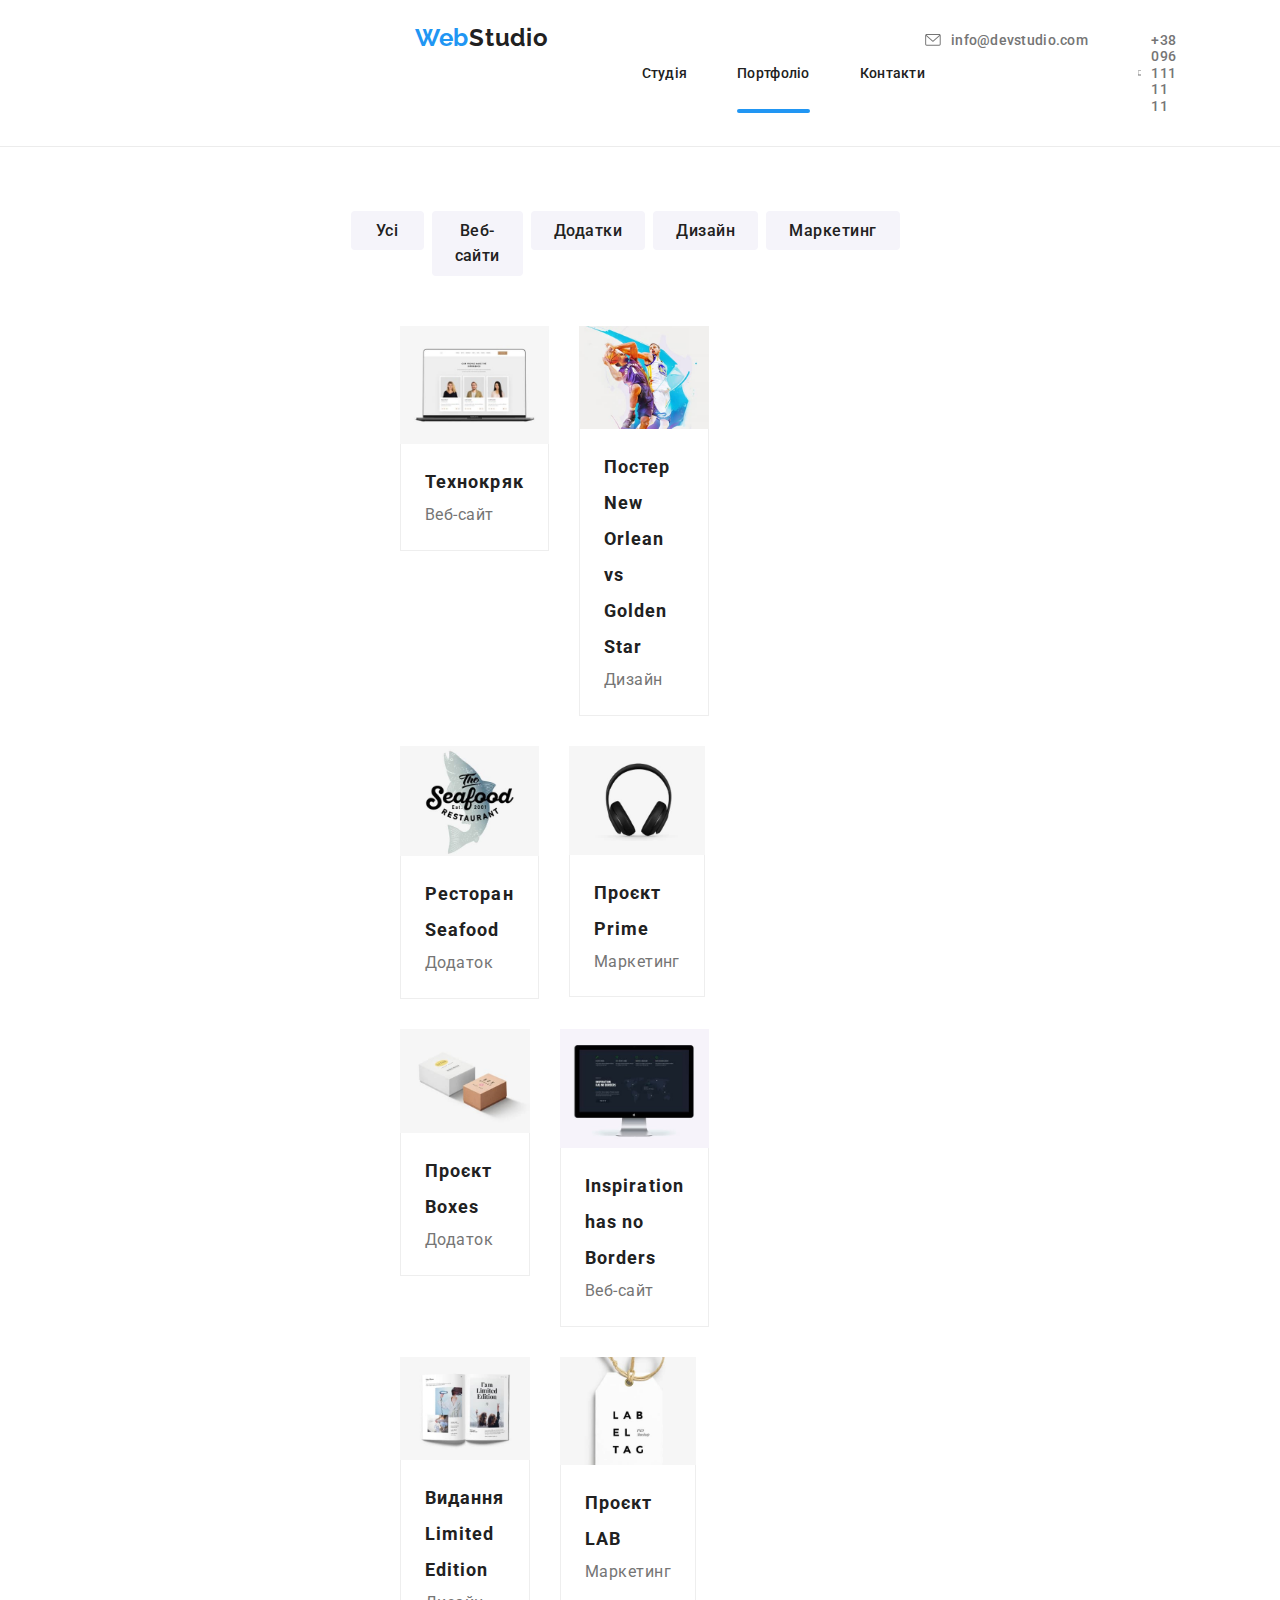
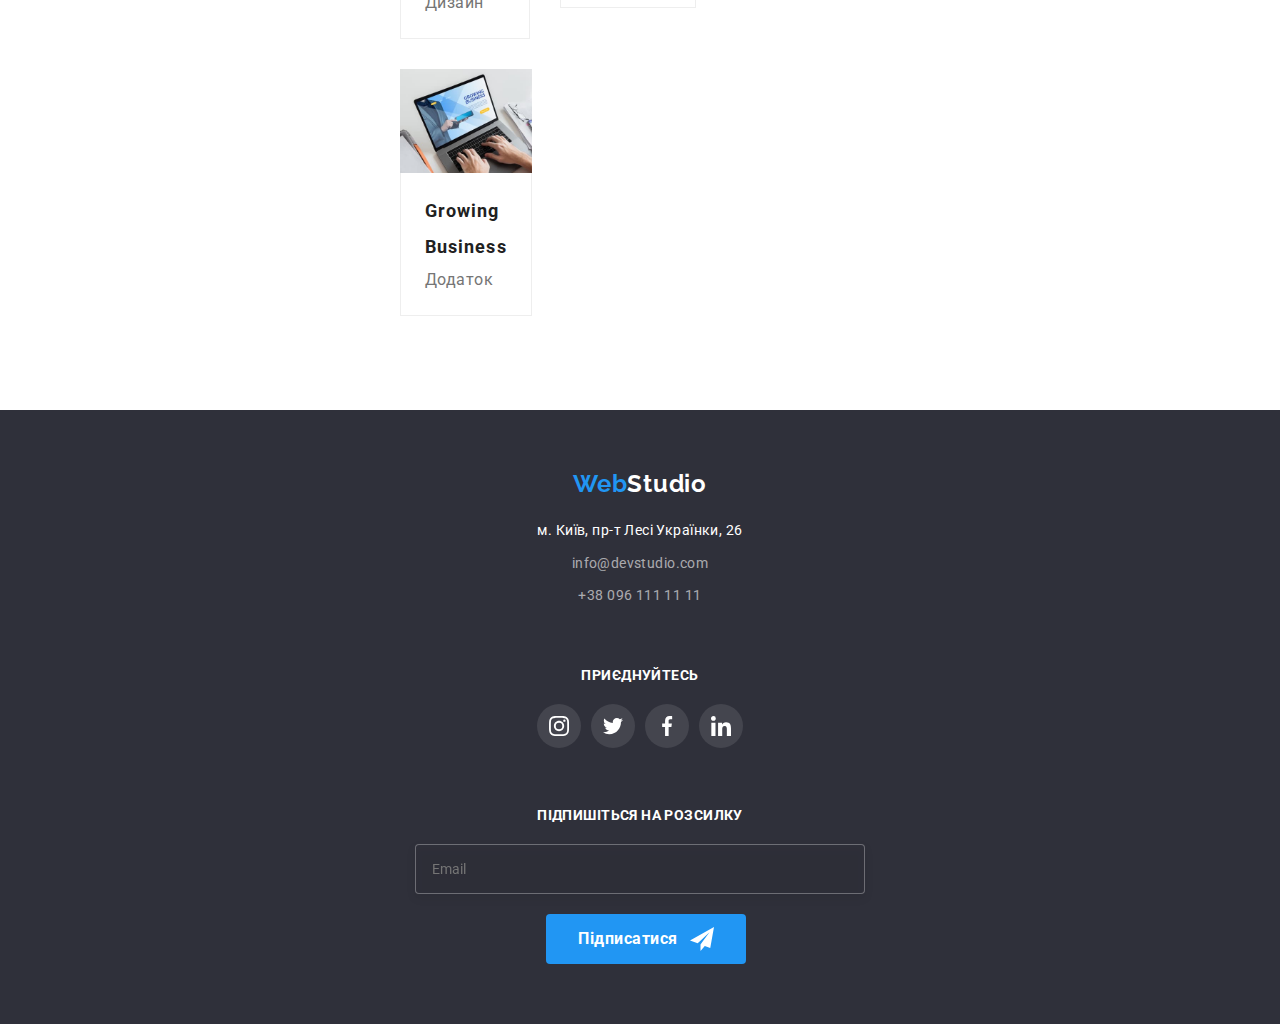
==== commit aa5737e0: "media update" ====
--- a/portfolio.html
+++ b/portfolio.html
@@ -213,8 +213,8 @@
     </section>
   </main>
   <footer class="footer">
-    <div class="container multi-block">
-      <div class="set-container">
+    <div class="container footer__multi-block">
+      <div class="footer__set-container">
         <a lang="en" href="./index.html" class="logo footer__logo"><span class="footer__logo--blue">Web</span>Studio</a>
         <address class="address">
           <ul class="address-links list">
--- a/css/main.min.css
+++ b/css/main.min.css
@@ -1 +1 @@
-.visually-hidden{position:absolute;white-space:nowrap;width:1px;height:1px;overflow:hidden;border:0;padding:0;clip:rect(0 0 0 0);-webkit-clip-path:inset(50%);clip-path:inset(50%);margin:-1px}.multi-block{display:-webkit-box;display:-ms-flexbox;display:flex;-webkit-box-align:baseline;-ms-flex-align:baseline;align-items:baseline}html{-webkit-box-sizing:border-box;box-sizing:border-box}*,*::before,*::after{-webkit-box-sizing:inherit;box-sizing:inherit}img{display:block;max-width:100%;height:auto}address{font-style:normal}h1,h2,h3,h4,h5,h6,p{margin-top:0;margin-bottom:0}body{font-family:Roboto,sans-serif;color:#212121;background-color:#fff;letter-spacing:.03em;font-size:14px}.list{list-style:none;margin:0;padding:0}.link{text-decoration:none}.flex-container{display:-webkit-box;display:-ms-flexbox;display:flex}button{cursor:pointer}a{cursor:pointer}@media screen and (min-width: 480px){.header{width:100%}}.logo{display:block;font-family:Raleway;font-size:26px;font-weight:700;line-height:1.19;letter-spacing:.03em;text-align:left;text-decoration:none}@media screen and (min-width: 480px){.logo{font-size:24px}}.header-portfolio{border-bottom:1px solid #ececec}.header__logo{color:var(--second-half-logo);padding-top:24px;padding-bottom:25px;margin-right:93px}.header__logo--blue{color:#2196f3}.header-contacts{display:-webkit-box;display:-ms-flexbox;display:flex;padding-bottom:0px;margin-left:auto}@media screen and (max-width: 768px){.header-contacts{display:none}}.header-contacts>li+li{margin-left:50px}.header-contacts__contact{display:block;font-weight:500;padding-bottom:32px;padding-top:32px;color:#757575;line-height:1.17;font-size:14px;letter-spacing:.02em;display:-webkit-box;display:-ms-flexbox;display:flex;-webkit-box-align:center;-ms-flex-align:center;align-items:center;-webkit-transition-property:color;transition-property:color;-webkit-transition-duration:250ms;transition-duration:250ms;-webkit-transition-timing-function:cubic-bezier(0.4, 0, 0.2, 1);transition-timing-function:cubic-bezier(0.4, 0, 0.2, 1)}.header-contacts__contact:hover,.header-contacts__contact:focus,.header-contacts__contact:active{color:#2196f3}.header-contacts__mini-icon{width:16px;height:12px;fill:currentColor;margin-right:10px}.header-contacts__mini-icon--phone{width:12px;height:16px}.nav{display:-webkit-box;display:-ms-flexbox;display:flex}.nav-links{padding-bottom:0px;margin-right:auto;display:-webkit-box;display:-ms-flexbox;display:flex;-webkit-box-pack:start;-ms-flex-pack:start;justify-content:flex-start;-webkit-box-align:center;-ms-flex-align:center;align-items:center;margin-top:0;margin-bottom:0}@media screen and (max-width: 768px){.nav-links{display:none}}.nav-links__item--current{position:relative}.nav-links__item:not(:last-child){margin-right:50px}.nav-links__item--current::after{content:"";position:absolute;bottom:0;left:0;width:100%;border-bottom:4px solid #2196f3;border-radius:2px}.nav-links__link{display:block;font-weight:500;padding-top:32px;padding-bottom:32px;color:#212121;line-height:1.17;font-size:14px;letter-spacing:.02em;-webkit-transition-property:color;transition-property:color;-webkit-transition-duration:250ms;transition-duration:250ms;-webkit-transition-timing-function:cubic-bezier(0.4, 0, 0.2, 1);transition-timing-function:cubic-bezier(0.4, 0, 0.2, 1);text-decoration:none}.nav-links__link:hover,.nav-links__link:active,.nav-links__link:focus{color:#2196f3}.section-title{margin-bottom:50px;color:var(--title-color);font-weight:700;font-size:36px;line-height:1.16;text-align:center;letter-spacing:.03em}.section{padding-top:94px;padding-bottom:94px}.set-container{margin:0;padding:0;max-width:210px;margin-right:auto}.container{padding-left:15px;padding-right:15px;margin-right:auto;margin-left:auto}@media screen and (min-width: 480px){.container{width:480px}}.footer__logo{display:block;margin-bottom:20px;color:#fff}.footer__logo--blue{color:#2196f3}.footer{background-color:#2f303a;padding-top:60px;padding-bottom:60px}.footer-form{margin-left:auto}.footer-form__container{display:-webkit-box;display:-ms-flexbox;display:flex}.footer-form__input{width:358px;height:50px;color:rgba(255,255,255,.3);background-color:rgba(47,48,58,.4);border:1px solid rgba(255,255,255,.3);-webkit-filter:drop-shadow(0px 4px 4px rgba(0, 0, 0, 0.15));filter:drop-shadow(0px 4px 4px rgba(0, 0, 0, 0.15));border-radius:4px;outline:none;padding-left:16px;-webkit-transition:border-color 250ms cubic-bezier(0.4, 0.84, 0.44, 1);transition:border-color 250ms cubic-bezier(0.4, 0.84, 0.44, 1)}.footer-form__input:hover,.footer-form__input:active,.footer-form__input:focus{border:1px solid #2196f3}.footer-form__button-subscribe{display:-webkit-box;display:-ms-flexbox;display:flex;-webkit-box-pack:center;-ms-flex-pack:center;justify-content:center;-webkit-box-align:center;-ms-flex-align:center;align-items:center;position:relative;height:50px;width:200px;margin-left:12px;background-color:#2196f3;border-radius:4px;color:#fff;border:none;cursor:pointer;font-weight:700;font-size:16px;line-height:1.8;letter-spacing:.03em}.footer-form__button-subscribe::after{content:"";width:24px;height:24px;background-image:url("../images/footer/icon-send.svg");margin-left:12px}.footer-form__heading{font-family:"Roboto";font-style:normal;font-weight:700;font-size:14px;line-height:1.14;letter-spacing:.03em;text-transform:uppercase;margin-bottom:20px;color:#fff}.footer-socials__button{display:-webkit-box;display:-ms-flexbox;display:flex;-webkit-box-align:center;-ms-flex-align:center;align-items:center;-webkit-box-pack:center;-ms-flex-pack:center;justify-content:center;border:none;width:44px;height:44px;border-radius:50%;background-color:rgba(255,255,255,.1019607843);-webkit-transition-property:background-color;transition-property:background-color;-webkit-transition-duration:250ms;transition-duration:250ms;-webkit-transition-timing-function:cubic-bezier(0.4, 0, 0.2, 1);transition-timing-function:cubic-bezier(0.4, 0, 0.2, 1)}.footer-socials__button:hover,.footer-socials__button:active,.footer-socials__button:focus{background-color:accent-color}.footer-socials>li+li{padding-left:10px}.address-links__map{color:#fff;font-size:14px;line-height:1.7;letter-spacing:.03em;-webkit-transition-property:color;transition-property:color;-webkit-transition-duration:250ms;transition-duration:250ms;-webkit-transition-timing-function:cubic-bezier(0.4, 0, 0.2, 1);transition-timing-function:cubic-bezier(0.4, 0, 0.2, 1)}.address-links__map:hover,.address-links__map:active,.address-links__map:focus{color:#2196f3}.address{font-style:normal;display:-webkit-box;display:-ms-flexbox;display:flex}.address-links__contact{color:rgba(255,255,255,.6);font-size:14px;line-height:1.7;letter-spacing:.03em;-webkit-transition-property:color;transition-property:color;-webkit-transition-duration:250ms;transition-duration:250ms;-webkit-transition-timing-function:cubic-bezier(0.4, 0, 0.2, 1);transition-timing-function:cubic-bezier(0.4, 0, 0.2, 1)}.address-links__contact:hover,.address-links__contact:active,.address-links__contact:focus{color:#2196f3}.address-links__item{margin-top:9px;margin-bottom:0;margin-right:0;margin-left:0}.footer-socails__heading{font-family:"Roboto";font-style:normal;font-weight:700;font-size:14px;line-height:1.14;letter-spacing:.03em;text-transform:uppercase;margin-bottom:20px;color:#fff}.footer-socials{display:-webkit-box;display:-ms-flexbox;display:flex}.footer-socials>li+li{padding-left:10px}.footer-socials__icon{width:20px;height:20px;fill:#fff}.footer-socials__button{display:-webkit-box;display:-ms-flexbox;display:flex;-webkit-box-align:center;-ms-flex-align:center;align-items:center;-webkit-box-pack:center;-ms-flex-pack:center;justify-content:center;border:none;width:44px;height:44px;border-radius:50%;background-color:rgba(255,255,255,.1019607843);-webkit-transition-property:background-color;transition-property:background-color;-webkit-transition-duration:250ms;transition-duration:250ms;-webkit-transition-timing-function:cubic-bezier(0.4, 0, 0.2, 1);transition-timing-function:cubic-bezier(0.4, 0, 0.2, 1)}.footer-socials__button:hover,.footer-socials__button:active,.footer-socials__button:focus{background-color:#2196f3}.card-metha{border:1px solid #eee;border-top:none;padding-top:20px;padding-bottom:20px;padding-right:24px;padding-left:24px}.card-metha__subtitle{font-size:16px;color:#757575;line-height:1.87;margin-top:0;margin-bottom:0;letter-spacing:.03em}.card-metha__titel{color:#212121;font-weight:700;font-size:18px;line-height:2;letter-spacing:.06em}.hero .hero-title{letter-spacing:.06em;margin:0 auto;color:#fff;font-weight:900;font-size:24px;margin-bottom:30px;line-height:1.36;text-transform:uppercase}@media screen and (min-width: 480px){.hero .hero-title{max-width:360px;max-height:84px;font-family:"Roboto";font-style:normal;font-weight:900;font-size:26px;line-height:1.6;text-align:center;letter-spacing:.06em;text-transform:uppercase;color:#fff}}.hero{display:-webkit-box;display:-ms-flexbox;display:flex;-webkit-box-pack:center;-ms-flex-pack:center;justify-content:center;-webkit-box-align:center;-ms-flex-align:center;align-items:center;text-align:center;min-height:400px;background-repeat:no-repeat;background-size:cover;margin:0 auto;background-image:-webkit-gradient(linear, left bottom, left top, from(rgba(47, 48, 58, 0.4)), to(rgba(47, 48, 58, 0.4))),url("../../images/header-overlay-phone.jpg");background-image:linear-gradient(to top, rgba(47, 48, 58, 0.4), rgba(47, 48, 58, 0.4)),url("../../images/header-overlay-phone.jpg");background-color:#2f303a}@media screen and (min-width: 480px){.hero{max-width:100%;height:400px;background-image:-webkit-gradient(linear, left bottom, left top, from(rgba(47, 48, 58, 0.4)), to(rgba(47, 48, 58, 0.4))),url("../../images/header-overlay-phone.jpg");background-image:linear-gradient(to top, rgba(47, 48, 58, 0.4), rgba(47, 48, 58, 0.4)),url("../../images/header-overlay-phone.jpg");background-size:contain;background-position:center;overflow:hidden}}.hero__button--secondary{padding:10px 32px;background-color:#2196f3;color:#fff;line-height:1.87;font-weight:700;min-width:216px;text-align:center;letter-spacing:.06em;border:#2196f3;border-radius:4px}@media screen and (min-width: 480px){.hero__button--secondary{width:200px;height:50px}}.features__subtitle{color:#757575;font-weight:400;font-size:14px;line-height:1.7;padding:0px 0px;margin:0px 0px;letter-spacing:.03em}@media screen and (min-width: 480px){.features__subtitle{width:480px}}.features__title{display:-webkit-box;display:-ms-flexbox;display:flex;-webkit-box-pack:center;-ms-flex-pack:center;justify-content:center;font-size:14px;line-height:1.14;margin-bottom:10px}@media screen and (min-width: 480px){.features__title{width:100%;font-weight:700;font-size:14px;line-height:1.2;text-align:center;letter-spacing:.03em;text-transform:uppercase;color:#212121}}.pictures-list__item::before{content:"";display:block;height:120px;background-color:#f5f4fa;border-radius:4px;margin-bottom:30px;background-repeat:no-repeat;background-position:center;background-size:70px}@media screen and (min-width: 480px){.pictures-list__item::before{width:100%}}.weather-radar::before{background-image:url(../images/features/antenna.svg)}.clock::before{background-image:url(../images/features/clock.svg)}.laptop::before{background-image:url(../images/features/diagram.svg)}.spaceman::before{background-image:url(../images/features/astronaut.svg)}.pictures-list__item:not(:last-child){margin-bottom:30px}.team{background-color:#f5f4fa}.team-members{margin:0;padding:0}.team-members__worker:not(:last-child){margin-bottom:30px}.team-members__worker{background:#fff;border-radius:0px 0px 4px 4px;-webkit-box-shadow:0px 1px 3px rgba(0,0,0,.12),0px 1px 1px rgba(0,0,0,.14),0px 2px 1px rgba(0,0,0,.2);box-shadow:0px 1px 3px rgba(0,0,0,.12),0px 1px 1px rgba(0,0,0,.14),0px 2px 1px rgba(0,0,0,.2)}@media screen and (min-width: 480px){.team-members__worker{max-width:450px;height:622px}}.team-card{padding:30px}.team-card__heading{margin-bottom:10px;font-weight:500;font-size:16px;line-height:1.18;letter-spacing:.03em;text-align:center;color:#212121}.team-card__job{color:#757575;font-size:16px;line-height:1.18;letter-spacing:.03em;text-align:center}.card-photo__photo{width:450px}.card-button>li+li{padding-left:10px}.card-button{display:-webkit-box;display:-ms-flexbox;display:flex;-webkit-box-pack:center;-ms-flex-pack:center;justify-content:center;-webkit-box-align:center;-ms-flex-align:center;align-items:center;margin-top:16px}.card-button__link{border:none;width:44px;height:44px;border-radius:50%;color:#afb1b8;display:-webkit-box;display:-ms-flexbox;display:flex;-webkit-box-pack:center;-ms-flex-pack:center;justify-content:center;-webkit-box-align:center;-ms-flex-align:center;align-items:center;-webkit-transition-property:background-color,color;transition-property:background-color,color;-webkit-transition-duration:250ms;transition-duration:250ms;-webkit-transition-timing-function:cubic-bezier(0.4, 0, 0.2, 1);transition-timing-function:cubic-bezier(0.4, 0, 0.2, 1)}.card-button__link:hover,.card-button__link:active,.card-button__link:focus{background-color:#2196f3;color:#fff}.card-button__icon{width:20px;height:20px;fill:currentColor}.section-work{padding-top:0;padding-bottom:94px}@media screen and (max-width: 768px){.section-work{display:none}}.work{display:-webkit-box;display:-ms-flexbox;display:flex}.work__item:not(:last-child){margin-right:30px}.work__item{width:370px;position:relative}.work__text{-webkit-box-pack:center;-ms-flex-pack:center;justify-content:center;-webkit-box-align:center;-ms-flex-align:center;align-items:center;display:-webkit-box;display:-ms-flexbox;display:flex;position:absolute;bottom:0;color:#fff;font-weight:700;text-transform:uppercase;height:70px;width:100%;background-color:rgba(47,48,58,.8)}@media screen and (min-width: 480px){.clients{-webkit-box-pack:center;-ms-flex-pack:center;justify-content:center;display:-webkit-box;display:-ms-flexbox;display:flex;-ms-flex-wrap:wrap;flex-wrap:wrap;-ms-flex-preferred-size:calc((100% - 60px)/2);flex-basis:calc((100% - 60px)/2)}}.clients__image{color:currentColor;width:170px;height:92px}@media screen and (min-width: 480px){.clients__image{max-width:210;max-height:92px}}.clients__link{display:-webkit-box;display:-ms-flexbox;display:flex;-webkit-box-pack:center;-ms-flex-pack:center;justify-content:center;fill:#afb1b8;border:1px solid #afb1b8;border-radius:4px;-webkit-transition-property:background-color,fill;transition-property:background-color,fill;-webkit-transition-duration:250ms;transition-duration:250ms;-webkit-transition-timing-function:cubic-bezier(0.4, 0, 0.2, 1);transition-timing-function:cubic-bezier(0.4, 0, 0.2, 1)}@media screen and (min-width: 480px){.clients__link{max-width:210;max-height:92px}}.clients__link:hover,.clients__link:active,.clients__link:focus{fill:#2196f3;border-color:#2196f3}.clients__item{margin:15px}@media screen and (min-width: 480px){.clients__item{margin:15px}}.backdrop.is-hidden{pointer-events:none;opacity:0;visibility:hidden}.backdrop{position:fixed;width:100%;height:100%;top:0;left:0;-webkit-transition:opacity 250ms cubic-bezier(0.4, 0.84, 0.44, 1),visibility 250ms cubic-bezier(0.4, 0.84, 0.44, 1);transition:opacity 250ms cubic-bezier(0.4, 0.84, 0.44, 1),visibility 250ms cubic-bezier(0.4, 0.84, 0.44, 1);background-color:rgba(0,0,0,.2)}.modal{position:absolute;width:528px;height:581px;top:50%;left:50%;-webkit-transform:translate(-50%, -50%);transform:translate(-50%, -50%);border-radius:4px;background-color:#fff}.modal__button-close{position:absolute;display:-webkit-box;display:-ms-flexbox;display:flex;-webkit-box-align:center;-ms-flex-align:center;align-items:center;-webkit-box-pack:center;-ms-flex-pack:center;justify-content:center;top:9px;right:9px;width:30px;height:30px;border-radius:50%;border:1px solid rgba(0,0,0,.1);cursor:pointer;-webkit-transition:fill 250ms cubic-bezier(0.4, 0.84, 0.44, 1);transition:fill 250ms cubic-bezier(0.4, 0.84, 0.44, 1);background-color:#fff}.modal__button-close:hover .modal__close-icon,.modal__button-close:active .modal__close-icon,.modal__button-close:focus .modal__close-icon{fill:#2196f3;border-color:rgba(0,0,0,.1)}.modal__close-icon{width:11px;height:11px;fill:#000;-webkit-transition:fill 250ms cubic-bezier(0.4, 0.84, 0.44, 1);transition:fill 250ms cubic-bezier(0.4, 0.84, 0.44, 1)}.modal__heading{font-weight:700;font-size:20px;line-height:23px;text-align:center;letter-spacing:.03em;color:#212121;margin-bottom:12px}.modal__label{color:#757575;font-weight:400;font-size:12px;line-height:14px;letter-spacing:.01em;margin-bottom:4px}.modal-container{display:-webkit-box;display:-ms-flexbox;display:flex;-webkit-box-pack:center;-ms-flex-pack:center;justify-content:center;position:relative}.modal__input-icon{position:relative;margin-bottom:10px}.modal-input{width:100%;height:40px;padding-left:42px;border:1px solid rgba(33,33,33,.2);border-radius:4px;-webkit-transition:border-color 250ms cubic-bezier(0.4, 0.84, 0.44, 1);transition:border-color 250ms cubic-bezier(0.4, 0.84, 0.44, 1);outline:rgba(0,0,0,0)}.modal-input:hover,.modal-input:active,.modal-inpu:focus{border-color:#2196f3}.icon-person,.icon-phone,.icon-envelope{position:absolute;width:12px;height:12px;top:14px;left:15px}.modal-input:focus+.modal-input__entire-icon{fill:#2196f3}.modal-input__entire-icon{width:12px;height:12px;-webkit-transition:fill 250ms cubic-bezier(0.4, 0.84, 0.44, 1);transition:fill 250ms cubic-bezier(0.4, 0.84, 0.44, 1)}.modal__button-submit{display:-webkit-box;display:-ms-flexbox;display:flex;-webkit-box-pack:center;-ms-flex-pack:center;justify-content:center;-webkit-box-align:center;-ms-flex-align:center;align-items:center;margin-top:30px}.modal__comment{font-weight:400;font-size:12px;line-height:1.16;letter-spacing:.01em;resize:none;width:448px;height:120px;margin-bottom:20px;border:1px solid rgba(33,33,33,.2);border-radius:4px;-webkit-transition:border-color 250ms cubic-bezier(0.4, 0.84, 0.44, 1);transition:border-color 250ms cubic-bezier(0.4, 0.84, 0.44, 1);padding:12px 15px;outline:rgba(0,0,0,0)}.modal__comment:hover,.modal__comment:active,.modal__comment:focus{border-color:#2196f3}.modal__comment::-webkit-input-placeholder{color:rgba(117,117,117,.5)}.modal__comment::-moz-placeholder{color:rgba(117,117,117,.5)}.modal__comment:-ms-input-placeholder{color:rgba(117,117,117,.5)}.modal__comment::-ms-input-placeholder{color:rgba(117,117,117,.5)}.modal__comment::placeholder{color:rgba(117,117,117,.5)}.modal__checkbox-label{display:-webkit-box;display:-ms-flexbox;display:flex;-webkit-box-align:center;-ms-flex-align:center;align-items:center;-webkit-box-pack:center;-ms-flex-pack:center;justify-content:center;font-weight:400;font-size:14px;line-height:1.7;letter-spacing:.03em;color:#757575}.modal__privasy-agreemant{color:#2196f3;text-decoration:underline;margin-left:8px}.modal__checkbox{position:absolute;white-space:nowrap;width:1px;height:1px;margin:-1px;overflow:hidden;border:0;padding:0;clip:rect(0 0 0 0);-webkit-clip-path:inset(50%);clip-path:inset(50%)}.modal__checkbox-icon{content:"";display:inline-block;width:16px;height:15px;border:2px solid #212121;border-radius:2px;margin-right:7px}.modal__checkbox:checked~.modal__checkbox-icon{background-color:#2196f3;background-image:url("../images/checkbox/checked.svg");background-repeat:no-repeat;background-position:center;background-origin:border-box;border-radius:2px;border:rgba(0,0,0,0)}.modal__button-submit{display:-webkit-box;display:-ms-flexbox;display:flex;-webkit-box-pack:center;-ms-flex-pack:center;justify-content:center;-webkit-box-align:center;-ms-flex-align:center;align-items:center;margin-top:30px}.modal__button-submit .submit{width:200px;height:50px;background:#2196f3;-webkit-box-shadow:0px 4px 4px rgba(0,0,0,.15);box-shadow:0px 4px 4px rgba(0,0,0,.15);border-radius:4px;border:none;font-weight:700;font-size:16px;line-height:1.87;-webkit-box-align:center;-ms-flex-align:center;align-items:center;text-align:center;letter-spacing:.06em;color:#fff}.form-feald{display:-webkit-box;display:-ms-flexbox;display:flex;-webkit-box-orient:vertical;-webkit-box-direction:normal;-ms-flex-direction:column;flex-direction:column;margin:40px 40px}.filter{display:-webkit-box;display:-ms-flexbox;display:flex;-webkit-box-pack:center;-ms-flex-pack:center;justify-content:center;margin-bottom:50px}.filter__button-primary{font-family:inherit;background-color:#f5f4fa;color:#212121;font-weight:500;font-size:16px;line-height:1.6;padding:6px 22px;text-align:center;min-width:73px;text-align:center;letter-spacing:.03em;border-radius:4px;border:1px solid rgba(0,0,0,0);-webkit-transition:background-color 250ms cubic-bezier(0.4, 0.84, 0.44, 1),color 250ms cubic-bezier(0.4, 0.84, 0.44, 1),-webkit-box-shadow 250ms cubic-bezier(0.4, 0.84, 0.44, 1);transition:background-color 250ms cubic-bezier(0.4, 0.84, 0.44, 1),color 250ms cubic-bezier(0.4, 0.84, 0.44, 1),-webkit-box-shadow 250ms cubic-bezier(0.4, 0.84, 0.44, 1);transition:background-color 250ms cubic-bezier(0.4, 0.84, 0.44, 1),color 250ms cubic-bezier(0.4, 0.84, 0.44, 1),box-shadow 250ms cubic-bezier(0.4, 0.84, 0.44, 1);transition:background-color 250ms cubic-bezier(0.4, 0.84, 0.44, 1),color 250ms cubic-bezier(0.4, 0.84, 0.44, 1),box-shadow 250ms cubic-bezier(0.4, 0.84, 0.44, 1),-webkit-box-shadow 250ms cubic-bezier(0.4, 0.84, 0.44, 1)}.filter__button-primary:hover,.filter__button-primary:active,.filter__button-primary:focus{background-color:#2196f3;color:#fff;-webkit-box-shadow:0px 3px 1px rgba(0,0,0,.1),0px 1px 2px rgba(0,0,0,.08),0px 2px 2px rgba(0,0,0,.12);box-shadow:0px 3px 1px rgba(0,0,0,.1),0px 1px 2px rgba(0,0,0,.08),0px 2px 2px rgba(0,0,0,.12)}.filter__item:not(:last-child){margin-right:8px}.portfolio{display:-webkit-box;display:-ms-flexbox;display:flex;-ms-flex-wrap:wrap;flex-wrap:wrap;margin-top:-30px;margin-left:-30px}.portfolio__item{-ms-flex-preferred-size:calc(33.3333333333% - 30px);flex-basis:calc(33.3333333333% - 30px);margin-left:30px;margin-top:30px}.portfolio__card-link:hover .overlay{-webkit-transform:translateY(0);transform:translateY(0);-webkit-transition:250ms cubic-bezier(0.4, 0, 0.2, 1);transition:250ms cubic-bezier(0.4, 0, 0.2, 1)}.portfolio__card-link{font-size:18px;color:#212121;display:block;-webkit-transition-property:-webkit-box-shadow;transition-property:-webkit-box-shadow;transition-property:box-shadow;transition-property:box-shadow, -webkit-box-shadow;-webkit-transition-duration:250ms;transition-duration:250ms;-webkit-transition-timing-function:cubic-bezier(0.4, 0, 0.2, 1);transition-timing-function:cubic-bezier(0.4, 0, 0.2, 1)}.portfolio__card-link:hover,.portfolio__card-link:focus,.portfolio__card-link:active{-webkit-box-shadow:0px 1px 1px rgba(0,0,0,.12),0px 4px 4px rgba(0,0,0,.06),1px 4px 6px rgba(0,0,0,.16);box-shadow:0px 1px 1px rgba(0,0,0,.12),0px 4px 4px rgba(0,0,0,.06),1px 4px 6px rgba(0,0,0,.16)}.thumb{position:relative;overflow:hidden}.thumb__overlay{position:absolute;width:100%;height:100%;top:0;left:0;background-color:rgba(33,150,243,.9);-webkit-transform:translateY(100%);transform:translateY(100%);-webkit-transition:250ms cubic-bezier(0.4, 0, 0.2, 1);transition:250ms cubic-bezier(0.4, 0, 0.2, 1)}.thumb__overlay-text{color:#fff;line-height:1.55;font-size:18px;letter-spacing:.03em;width:322px;height:168px;padding-top:63px;padding-left:24px}.portfolio__card-link:hover .thumb__overlay{-webkit-transform:translateY(0);transform:translateY(0);-webkit-transition:250ms cubic-bezier(0.4, 0, 0.2, 1);transition:250ms cubic-bezier(0.4, 0, 0.2, 1)}/*# sourceMappingURL=main.min.css.map */+.visually-hidden{position:absolute;white-space:nowrap;width:1px;height:1px;overflow:hidden;border:0;padding:0;clip:rect(0 0 0 0);-webkit-clip-path:inset(50%);clip-path:inset(50%);margin:-1px}html{-webkit-box-sizing:border-box;box-sizing:border-box}*,*::before,*::after{-webkit-box-sizing:inherit;box-sizing:inherit}img{display:block;max-width:100%;height:auto}address{font-style:normal}h1,h2,h3,h4,h5,h6,p{margin-top:0;margin-bottom:0}body{font-family:Roboto,sans-serif;color:#212121;background-color:#fff;letter-spacing:.03em;font-size:14px}.list{list-style:none;margin:0;padding:0}.link{text-decoration:none}.flex-container{display:-webkit-box;display:-ms-flexbox;display:flex}button{cursor:pointer}a{cursor:pointer}@media screen and (min-width: 480px){.header{width:100%}}.logo{display:block;font-family:Raleway;font-size:26px;font-weight:700;line-height:1.19;letter-spacing:.03em;text-align:left;text-decoration:none}@media screen and (min-width: 480px){.logo{font-size:24px}}.header-portfolio{border-bottom:1px solid #ececec}.header__logo{color:var(--second-half-logo);padding-top:24px;padding-bottom:25px;margin-right:93px}.header__logo--blue{color:#2196f3}.header-contacts{display:-webkit-box;display:-ms-flexbox;display:flex;padding-bottom:0px;margin-left:auto}@media screen and (max-width: 768px){.header-contacts{display:none}}.header-contacts>li+li{margin-left:50px}.header-contacts__contact{display:block;font-weight:500;padding-bottom:32px;padding-top:32px;color:#757575;line-height:1.17;font-size:14px;letter-spacing:.02em;display:-webkit-box;display:-ms-flexbox;display:flex;-webkit-box-align:center;-ms-flex-align:center;align-items:center;-webkit-transition-property:color;transition-property:color;-webkit-transition-duration:250ms;transition-duration:250ms;-webkit-transition-timing-function:cubic-bezier(0.4, 0, 0.2, 1);transition-timing-function:cubic-bezier(0.4, 0, 0.2, 1)}.header-contacts__contact:hover,.header-contacts__contact:focus,.header-contacts__contact:active{color:#2196f3}.header-contacts__mini-icon{width:16px;height:12px;fill:currentColor;margin-right:10px}.header-contacts__mini-icon--phone{width:12px;height:16px}.nav{display:-webkit-box;display:-ms-flexbox;display:flex}.nav-links{padding-bottom:0px;margin-right:auto;display:-webkit-box;display:-ms-flexbox;display:flex;-webkit-box-pack:start;-ms-flex-pack:start;justify-content:flex-start;-webkit-box-align:center;-ms-flex-align:center;align-items:center;margin-top:0;margin-bottom:0}@media screen and (max-width: 768px){.nav-links{display:none}}.nav-links__item--current{position:relative}.nav-links__item:not(:last-child){margin-right:50px}.nav-links__item--current::after{content:"";position:absolute;bottom:0;left:0;width:100%;border-bottom:4px solid #2196f3;border-radius:2px}.nav-links__link{display:block;font-weight:500;padding-top:32px;padding-bottom:32px;color:#212121;line-height:1.17;font-size:14px;letter-spacing:.02em;-webkit-transition-property:color;transition-property:color;-webkit-transition-duration:250ms;transition-duration:250ms;-webkit-transition-timing-function:cubic-bezier(0.4, 0, 0.2, 1);transition-timing-function:cubic-bezier(0.4, 0, 0.2, 1);text-decoration:none}.nav-links__link:hover,.nav-links__link:active,.nav-links__link:focus{color:#2196f3}.section-title{margin-bottom:50px;color:var(--title-color);font-weight:700;font-size:36px;line-height:1.16;text-align:center;letter-spacing:.03em}.section{padding-top:94px;padding-bottom:94px}.container{padding-left:15px;padding-right:15px;margin-right:auto;margin-left:auto}@media screen and (min-width: 480px){.container{width:480px}}.footer__logo{display:block;margin-bottom:20px;color:#fff}.footer__logo--blue{color:#2196f3}.footer__set-container{display:-webkit-box;display:-ms-flexbox;display:flex;-webkit-box-orient:vertical;-webkit-box-direction:normal;-ms-flex-direction:column;flex-direction:column;-webkit-box-align:center;-ms-flex-align:center;align-items:center}@media screen and (min-width: 480px){.footer__set-container{margin-bottom:60px}}@media screen and (max-width: 480px){.footer__set-container{margin-bottom:60px}}.footer{background-color:#2f303a;padding-top:60px;padding-bottom:60px}@media screen and (min-width: 480px){.footer__multi-block{display:-webkit-box;display:-ms-flexbox;display:flex;-webkit-box-pack:center;-ms-flex-pack:center;justify-content:center;-webkit-box-orient:vertical;-webkit-box-direction:normal;-ms-flex-direction:column;flex-direction:column}}.footer-form{width:100%}.footer-form__container{width:100%;display:-webkit-box;display:-ms-flexbox;display:flex;-webkit-box-orient:vertical;-webkit-box-direction:normal;-ms-flex-direction:column;flex-direction:column;-webkit-box-align:center;-ms-flex-align:center;align-items:center}.footer-form__input{width:295px;height:50px;color:rgba(255,255,255,.3);background-color:rgba(47,48,58,.4);border:1px solid rgba(255,255,255,.3);-webkit-filter:drop-shadow(0px 4px 4px rgba(0, 0, 0, 0.15));filter:drop-shadow(0px 4px 4px rgba(0, 0, 0, 0.15));border-radius:4px;outline:none;padding-left:16px;margin-bottom:20px;-webkit-transition:border-color 250ms cubic-bezier(0.4, 0.84, 0.44, 1);transition:border-color 250ms cubic-bezier(0.4, 0.84, 0.44, 1)}@media screen and (min-width: 480px){.footer-form__input{width:450px}}.footer-form__input:hover,.footer-form__input:active,.footer-form__input:focus{border:1px solid #2196f3}.footer-form__button-subscribe{display:-webkit-box;display:-ms-flexbox;display:flex;-webkit-box-pack:center;-ms-flex-pack:center;justify-content:center;-webkit-box-align:center;-ms-flex-align:center;align-items:center;position:relative;height:50px;width:200px;margin-left:12px;background-color:#2196f3;border-radius:4px;color:#fff;border:none;cursor:pointer;font-weight:700;font-size:16px;line-height:1.8;letter-spacing:.03em}@media screen and (min-width: 480px){.footer-form__button-subscribe{max-width:200px;max-height:50px}}.footer-form__button-subscribe::after{content:"";width:24px;height:24px;background-image:url("../images/footer/icon-send.svg");margin-left:12px}.footer-form__heading{font-family:"Roboto";font-style:normal;font-weight:700;font-size:14px;line-height:1.14;letter-spacing:.03em;text-transform:uppercase;margin-bottom:20px;text-align:center;color:#fff}@media screen and (min-width: 480px){.footer-socials__container{margin-bottom:60px}}@media screen and (max-width: 480px){.footer-socials__container{margin-bottom:60px}}.footer-socials__button{display:-webkit-box;display:-ms-flexbox;display:flex;-webkit-box-align:center;-ms-flex-align:center;align-items:center;-webkit-box-pack:center;-ms-flex-pack:center;justify-content:center;border:none;width:44px;height:44px;border-radius:50%;background-color:rgba(255,255,255,.1019607843);-webkit-transition-property:background-color;transition-property:background-color;-webkit-transition-duration:250ms;transition-duration:250ms;-webkit-transition-timing-function:cubic-bezier(0.4, 0, 0.2, 1);transition-timing-function:cubic-bezier(0.4, 0, 0.2, 1)}.footer-socials__button:hover,.footer-socials__button:active,.footer-socials__button:focus{background-color:accent-color}.footer-socials>li+li{padding-left:10px}.address-links__map{color:#fff;font-size:14px;line-height:1.7;letter-spacing:.03em;-webkit-transition-property:color;transition-property:color;-webkit-transition-duration:250ms;transition-duration:250ms;-webkit-transition-timing-function:cubic-bezier(0.4, 0, 0.2, 1);transition-timing-function:cubic-bezier(0.4, 0, 0.2, 1)}.address-links__map:hover,.address-links__map:active,.address-links__map:focus{color:#2196f3}.address{font-style:normal;text-align:center}.address-links__contact{color:rgba(255,255,255,.6);font-size:14px;line-height:1.7;letter-spacing:.03em;-webkit-transition-property:color;transition-property:color;-webkit-transition-duration:250ms;transition-duration:250ms;-webkit-transition-timing-function:cubic-bezier(0.4, 0, 0.2, 1);transition-timing-function:cubic-bezier(0.4, 0, 0.2, 1)}.address-links__contact:hover,.address-links__contact:active,.address-links__contact:focus{color:#2196f3}.address-links__item{margin-bottom:0;margin-right:0;margin-left:0}@media screen and (min-width: 480px){.address-links__item{margin-top:9px}}.footer-socails__heading{font-family:"Roboto";font-style:normal;font-weight:700;font-size:14px;line-height:1.14;letter-spacing:.03em;text-transform:uppercase;margin-bottom:20px;text-align:center;color:#fff}.footer-socials{display:-webkit-box;display:-ms-flexbox;display:flex;-webkit-box-pack:center;-ms-flex-pack:center;justify-content:center}.footer-socials>li+li{padding-left:10px}.footer-socials__icon{width:20px;height:20px;fill:#fff}.footer-socials__button{display:-webkit-box;display:-ms-flexbox;display:flex;-webkit-box-align:center;-ms-flex-align:center;align-items:center;-webkit-box-pack:center;-ms-flex-pack:center;justify-content:center;border:none;width:44px;height:44px;border-radius:50%;background-color:rgba(255,255,255,.1019607843);-webkit-transition-property:background-color;transition-property:background-color;-webkit-transition-duration:250ms;transition-duration:250ms;-webkit-transition-timing-function:cubic-bezier(0.4, 0, 0.2, 1);transition-timing-function:cubic-bezier(0.4, 0, 0.2, 1)}.footer-socials__button:hover,.footer-socials__button:active,.footer-socials__button:focus{background-color:#2196f3}.card-metha{border:1px solid #eee;border-top:none;padding-top:20px;padding-bottom:20px;padding-right:24px;padding-left:24px}.card-metha__subtitle{font-size:16px;color:#757575;line-height:1.87;margin-top:0;margin-bottom:0;letter-spacing:.03em}.card-metha__titel{color:#212121;font-weight:700;font-size:18px;line-height:2;letter-spacing:.06em}.hero .hero-title{letter-spacing:.06em;margin:0 auto;color:#fff;font-weight:900;font-size:24px;margin-bottom:30px;line-height:1.36;text-transform:uppercase}@media screen and (min-width: 480px){.hero .hero-title{max-width:360px;max-height:84px;font-family:"Roboto";font-style:normal;font-weight:900;font-size:26px;line-height:1.6;text-align:center;letter-spacing:.06em;text-transform:uppercase;color:#fff}}.hero{display:-webkit-box;display:-ms-flexbox;display:flex;-webkit-box-pack:center;-ms-flex-pack:center;justify-content:center;-webkit-box-align:center;-ms-flex-align:center;align-items:center;text-align:center;min-height:400px;background-repeat:no-repeat;background-size:cover;margin:0 auto;background-image:-webkit-gradient(linear, left bottom, left top, from(rgba(47, 48, 58, 0.4)), to(rgba(47, 48, 58, 0.4))),url("../../images/header-overlay-phone.jpg");background-image:linear-gradient(to top, rgba(47, 48, 58, 0.4), rgba(47, 48, 58, 0.4)),url("../../images/header-overlay-phone.jpg");background-color:#2f303a}@media screen and (min-width: 480px){.hero{max-width:100%;height:400px;background-image:-webkit-gradient(linear, left bottom, left top, from(rgba(47, 48, 58, 0.4)), to(rgba(47, 48, 58, 0.4))),url("../../images/header-overlay-phone.jpg");background-image:linear-gradient(to top, rgba(47, 48, 58, 0.4), rgba(47, 48, 58, 0.4)),url("../../images/header-overlay-phone.jpg");background-size:contain;background-position:center;overflow:hidden}}.hero__button--secondary{padding:10px 32px;background-color:#2196f3;color:#fff;line-height:1.87;font-weight:700;min-width:216px;text-align:center;letter-spacing:.06em;border:#2196f3;border-radius:4px}@media screen and (min-width: 480px){.hero__button--secondary{width:200px;height:50px}}.features__subtitle{color:#757575;font-weight:400;font-size:14px;line-height:1.7;padding:0px 0px;margin:0px 0px;letter-spacing:.03em}@media screen and (min-width: 480px){.features__subtitle{width:480px}}.features__title{display:-webkit-box;display:-ms-flexbox;display:flex;-webkit-box-pack:center;-ms-flex-pack:center;justify-content:center;font-size:14px;line-height:1.14;margin-bottom:10px}@media screen and (min-width: 480px){.features__title{width:100%;font-weight:700;font-size:14px;line-height:1.2;text-align:center;letter-spacing:.03em;text-transform:uppercase;color:#212121}}.pictures-list__item::before{content:"";display:block;height:120px;background-color:#f5f4fa;border-radius:4px;margin-bottom:30px;background-repeat:no-repeat;background-position:center;background-size:70px}@media screen and (min-width: 480px){.pictures-list__item::before{width:100%}}.weather-radar::before{background-image:url(../images/features/antenna.svg)}.clock::before{background-image:url(../images/features/clock.svg)}.laptop::before{background-image:url(../images/features/diagram.svg)}.spaceman::before{background-image:url(../images/features/astronaut.svg)}.pictures-list__item:not(:last-child){margin-bottom:30px}.team{background-color:#f5f4fa}.team-members{margin:0;padding:0}.team-members__worker:not(:last-child){margin-bottom:30px}.team-members__worker{background:#fff;border-radius:0px 0px 4px 4px;-webkit-box-shadow:0px 1px 3px rgba(0,0,0,.12),0px 1px 1px rgba(0,0,0,.14),0px 2px 1px rgba(0,0,0,.2);box-shadow:0px 1px 3px rgba(0,0,0,.12),0px 1px 1px rgba(0,0,0,.14),0px 2px 1px rgba(0,0,0,.2)}@media screen and (min-width: 480px){.team-members__worker{max-width:450px;height:622px}}.team-card{padding:30px}.team-card__heading{margin-bottom:10px;font-weight:500;font-size:16px;line-height:1.18;letter-spacing:.03em;text-align:center;color:#212121}.team-card__job{color:#757575;font-size:16px;line-height:1.18;letter-spacing:.03em;text-align:center}.card-photo__photo{width:450px}.card-button>li+li{padding-left:10px}.card-button{display:-webkit-box;display:-ms-flexbox;display:flex;-webkit-box-pack:center;-ms-flex-pack:center;justify-content:center;-webkit-box-align:center;-ms-flex-align:center;align-items:center;margin-top:16px}.card-button__link{border:none;width:44px;height:44px;border-radius:50%;color:#afb1b8;display:-webkit-box;display:-ms-flexbox;display:flex;-webkit-box-pack:center;-ms-flex-pack:center;justify-content:center;-webkit-box-align:center;-ms-flex-align:center;align-items:center;-webkit-transition-property:background-color,color;transition-property:background-color,color;-webkit-transition-duration:250ms;transition-duration:250ms;-webkit-transition-timing-function:cubic-bezier(0.4, 0, 0.2, 1);transition-timing-function:cubic-bezier(0.4, 0, 0.2, 1)}.card-button__link:hover,.card-button__link:active,.card-button__link:focus{background-color:#2196f3;color:#fff}.card-button__icon{width:20px;height:20px;fill:currentColor}.section-work{padding-top:0;padding-bottom:94px}@media screen and (max-width: 768px){.section-work{display:none}}.work{display:-webkit-box;display:-ms-flexbox;display:flex}.work__item:not(:last-child){margin-right:30px}.work__item{width:370px;position:relative}.work__text{-webkit-box-pack:center;-ms-flex-pack:center;justify-content:center;-webkit-box-align:center;-ms-flex-align:center;align-items:center;display:-webkit-box;display:-ms-flexbox;display:flex;position:absolute;bottom:0;color:#fff;font-weight:700;text-transform:uppercase;height:70px;width:100%;background-color:rgba(47,48,58,.8)}@media screen and (min-width: 480px){.clients{-webkit-box-pack:center;-ms-flex-pack:center;justify-content:center;display:-webkit-box;display:-ms-flexbox;display:flex;-ms-flex-wrap:wrap;flex-wrap:wrap;-ms-flex-preferred-size:calc((100% - 60px)/2);flex-basis:calc((100% - 60px)/2)}}.clients__image{color:currentColor;width:170px;height:92px}@media screen and (min-width: 480px){.clients__image{max-width:210;max-height:92px}}.clients__link{display:-webkit-box;display:-ms-flexbox;display:flex;-webkit-box-pack:center;-ms-flex-pack:center;justify-content:center;fill:#afb1b8;border:1px solid #afb1b8;border-radius:4px;-webkit-transition-property:background-color,fill;transition-property:background-color,fill;-webkit-transition-duration:250ms;transition-duration:250ms;-webkit-transition-timing-function:cubic-bezier(0.4, 0, 0.2, 1);transition-timing-function:cubic-bezier(0.4, 0, 0.2, 1)}@media screen and (min-width: 480px){.clients__link{max-width:210;max-height:92px}}.clients__link:hover,.clients__link:active,.clients__link:focus{fill:#2196f3;border-color:#2196f3}.clients__item{margin:15px}@media screen and (min-width: 480px){.clients__item{margin:15px}}.backdrop.is-hidden{pointer-events:none;opacity:0;visibility:hidden}.backdrop{position:fixed;width:100%;height:100%;top:0;left:0;-webkit-transition:opacity 250ms cubic-bezier(0.4, 0.84, 0.44, 1),visibility 250ms cubic-bezier(0.4, 0.84, 0.44, 1);transition:opacity 250ms cubic-bezier(0.4, 0.84, 0.44, 1),visibility 250ms cubic-bezier(0.4, 0.84, 0.44, 1);background-color:rgba(0,0,0,.2)}.modal{position:absolute;width:528px;height:581px;top:50%;left:50%;-webkit-transform:translate(-50%, -50%);transform:translate(-50%, -50%);border-radius:4px;background-color:#fff}.modal__button-close{position:absolute;display:-webkit-box;display:-ms-flexbox;display:flex;-webkit-box-align:center;-ms-flex-align:center;align-items:center;-webkit-box-pack:center;-ms-flex-pack:center;justify-content:center;top:9px;right:9px;width:30px;height:30px;border-radius:50%;border:1px solid rgba(0,0,0,.1);cursor:pointer;-webkit-transition:fill 250ms cubic-bezier(0.4, 0.84, 0.44, 1);transition:fill 250ms cubic-bezier(0.4, 0.84, 0.44, 1);background-color:#fff}.modal__button-close:hover .modal__close-icon,.modal__button-close:active .modal__close-icon,.modal__button-close:focus .modal__close-icon{fill:#2196f3;border-color:rgba(0,0,0,.1)}.modal__close-icon{width:11px;height:11px;fill:#000;-webkit-transition:fill 250ms cubic-bezier(0.4, 0.84, 0.44, 1);transition:fill 250ms cubic-bezier(0.4, 0.84, 0.44, 1)}.modal__heading{font-weight:700;font-size:20px;line-height:23px;text-align:center;letter-spacing:.03em;color:#212121;margin-bottom:12px}.modal__label{color:#757575;font-weight:400;font-size:12px;line-height:14px;letter-spacing:.01em;margin-bottom:4px}.modal-container{display:-webkit-box;display:-ms-flexbox;display:flex;-webkit-box-pack:center;-ms-flex-pack:center;justify-content:center;position:relative}.modal__input-icon{position:relative;margin-bottom:10px}.modal-input{width:100%;height:40px;padding-left:42px;border:1px solid rgba(33,33,33,.2);border-radius:4px;-webkit-transition:border-color 250ms cubic-bezier(0.4, 0.84, 0.44, 1);transition:border-color 250ms cubic-bezier(0.4, 0.84, 0.44, 1);outline:rgba(0,0,0,0)}.modal-input:hover,.modal-input:active,.modal-inpu:focus{border-color:#2196f3}.icon-person,.icon-phone,.icon-envelope{position:absolute;width:12px;height:12px;top:14px;left:15px}.modal-input:focus+.modal-input__entire-icon{fill:#2196f3}.modal-input__entire-icon{width:12px;height:12px;-webkit-transition:fill 250ms cubic-bezier(0.4, 0.84, 0.44, 1);transition:fill 250ms cubic-bezier(0.4, 0.84, 0.44, 1)}.modal__button-submit{display:-webkit-box;display:-ms-flexbox;display:flex;-webkit-box-pack:center;-ms-flex-pack:center;justify-content:center;-webkit-box-align:center;-ms-flex-align:center;align-items:center;margin-top:30px}.modal__comment{font-weight:400;font-size:12px;line-height:1.16;letter-spacing:.01em;resize:none;width:448px;height:120px;margin-bottom:20px;border:1px solid rgba(33,33,33,.2);border-radius:4px;-webkit-transition:border-color 250ms cubic-bezier(0.4, 0.84, 0.44, 1);transition:border-color 250ms cubic-bezier(0.4, 0.84, 0.44, 1);padding:12px 15px;outline:rgba(0,0,0,0)}.modal__comment:hover,.modal__comment:active,.modal__comment:focus{border-color:#2196f3}.modal__comment::-webkit-input-placeholder{color:rgba(117,117,117,.5)}.modal__comment::-moz-placeholder{color:rgba(117,117,117,.5)}.modal__comment:-ms-input-placeholder{color:rgba(117,117,117,.5)}.modal__comment::-ms-input-placeholder{color:rgba(117,117,117,.5)}.modal__comment::placeholder{color:rgba(117,117,117,.5)}.modal__checkbox-label{display:-webkit-box;display:-ms-flexbox;display:flex;-webkit-box-align:center;-ms-flex-align:center;align-items:center;-webkit-box-pack:center;-ms-flex-pack:center;justify-content:center;font-weight:400;font-size:14px;line-height:1.7;letter-spacing:.03em;color:#757575}.modal__privasy-agreemant{color:#2196f3;text-decoration:underline;margin-left:8px}.modal__checkbox{position:absolute;white-space:nowrap;width:1px;height:1px;margin:-1px;overflow:hidden;border:0;padding:0;clip:rect(0 0 0 0);-webkit-clip-path:inset(50%);clip-path:inset(50%)}.modal__checkbox-icon{content:"";display:inline-block;width:16px;height:15px;border:2px solid #212121;border-radius:2px;margin-right:7px}.modal__checkbox:checked~.modal__checkbox-icon{background-color:#2196f3;background-image:url("../images/checkbox/checked.svg");background-repeat:no-repeat;background-position:center;background-origin:border-box;border-radius:2px;border:rgba(0,0,0,0)}.modal__button-submit{display:-webkit-box;display:-ms-flexbox;display:flex;-webkit-box-pack:center;-ms-flex-pack:center;justify-content:center;-webkit-box-align:center;-ms-flex-align:center;align-items:center;margin-top:30px}.modal__button-submit .submit{width:200px;height:50px;background:#2196f3;-webkit-box-shadow:0px 4px 4px rgba(0,0,0,.15);box-shadow:0px 4px 4px rgba(0,0,0,.15);border-radius:4px;border:none;font-weight:700;font-size:16px;line-height:1.87;-webkit-box-align:center;-ms-flex-align:center;align-items:center;text-align:center;letter-spacing:.06em;color:#fff}.form-feald{display:-webkit-box;display:-ms-flexbox;display:flex;-webkit-box-orient:vertical;-webkit-box-direction:normal;-ms-flex-direction:column;flex-direction:column;margin:40px 40px}.filter{display:-webkit-box;display:-ms-flexbox;display:flex;-webkit-box-pack:center;-ms-flex-pack:center;justify-content:center;margin-bottom:50px}.filter__button-primary{font-family:inherit;background-color:#f5f4fa;color:#212121;font-weight:500;font-size:16px;line-height:1.6;padding:6px 22px;text-align:center;min-width:73px;text-align:center;letter-spacing:.03em;border-radius:4px;border:1px solid rgba(0,0,0,0);-webkit-transition:background-color 250ms cubic-bezier(0.4, 0.84, 0.44, 1),color 250ms cubic-bezier(0.4, 0.84, 0.44, 1),-webkit-box-shadow 250ms cubic-bezier(0.4, 0.84, 0.44, 1);transition:background-color 250ms cubic-bezier(0.4, 0.84, 0.44, 1),color 250ms cubic-bezier(0.4, 0.84, 0.44, 1),-webkit-box-shadow 250ms cubic-bezier(0.4, 0.84, 0.44, 1);transition:background-color 250ms cubic-bezier(0.4, 0.84, 0.44, 1),color 250ms cubic-bezier(0.4, 0.84, 0.44, 1),box-shadow 250ms cubic-bezier(0.4, 0.84, 0.44, 1);transition:background-color 250ms cubic-bezier(0.4, 0.84, 0.44, 1),color 250ms cubic-bezier(0.4, 0.84, 0.44, 1),box-shadow 250ms cubic-bezier(0.4, 0.84, 0.44, 1),-webkit-box-shadow 250ms cubic-bezier(0.4, 0.84, 0.44, 1)}.filter__button-primary:hover,.filter__button-primary:active,.filter__button-primary:focus{background-color:#2196f3;color:#fff;-webkit-box-shadow:0px 3px 1px rgba(0,0,0,.1),0px 1px 2px rgba(0,0,0,.08),0px 2px 2px rgba(0,0,0,.12);box-shadow:0px 3px 1px rgba(0,0,0,.1),0px 1px 2px rgba(0,0,0,.08),0px 2px 2px rgba(0,0,0,.12)}.filter__item:not(:last-child){margin-right:8px}.portfolio{display:-webkit-box;display:-ms-flexbox;display:flex;-ms-flex-wrap:wrap;flex-wrap:wrap;margin-top:-30px;margin-left:-30px}.portfolio__item{-ms-flex-preferred-size:calc(33.3333333333% - 30px);flex-basis:calc(33.3333333333% - 30px);margin-left:30px;margin-top:30px}.portfolio__card-link:hover .overlay{-webkit-transform:translateY(0);transform:translateY(0);-webkit-transition:250ms cubic-bezier(0.4, 0, 0.2, 1);transition:250ms cubic-bezier(0.4, 0, 0.2, 1)}.portfolio__card-link{font-size:18px;color:#212121;display:block;-webkit-transition-property:-webkit-box-shadow;transition-property:-webkit-box-shadow;transition-property:box-shadow;transition-property:box-shadow, -webkit-box-shadow;-webkit-transition-duration:250ms;transition-duration:250ms;-webkit-transition-timing-function:cubic-bezier(0.4, 0, 0.2, 1);transition-timing-function:cubic-bezier(0.4, 0, 0.2, 1)}.portfolio__card-link:hover,.portfolio__card-link:focus,.portfolio__card-link:active{-webkit-box-shadow:0px 1px 1px rgba(0,0,0,.12),0px 4px 4px rgba(0,0,0,.06),1px 4px 6px rgba(0,0,0,.16);box-shadow:0px 1px 1px rgba(0,0,0,.12),0px 4px 4px rgba(0,0,0,.06),1px 4px 6px rgba(0,0,0,.16)}.thumb{position:relative;overflow:hidden}.thumb__overlay{position:absolute;width:100%;height:100%;top:0;left:0;background-color:rgba(33,150,243,.9);-webkit-transform:translateY(100%);transform:translateY(100%);-webkit-transition:250ms cubic-bezier(0.4, 0, 0.2, 1);transition:250ms cubic-bezier(0.4, 0, 0.2, 1)}.thumb__overlay-text{color:#fff;line-height:1.55;font-size:18px;letter-spacing:.03em;width:322px;height:168px;padding-top:63px;padding-left:24px}.portfolio__card-link:hover .thumb__overlay{-webkit-transform:translateY(0);transform:translateY(0);-webkit-transition:250ms cubic-bezier(0.4, 0, 0.2, 1);transition:250ms cubic-bezier(0.4, 0, 0.2, 1)}/*# sourceMappingURL=main.min.css.map */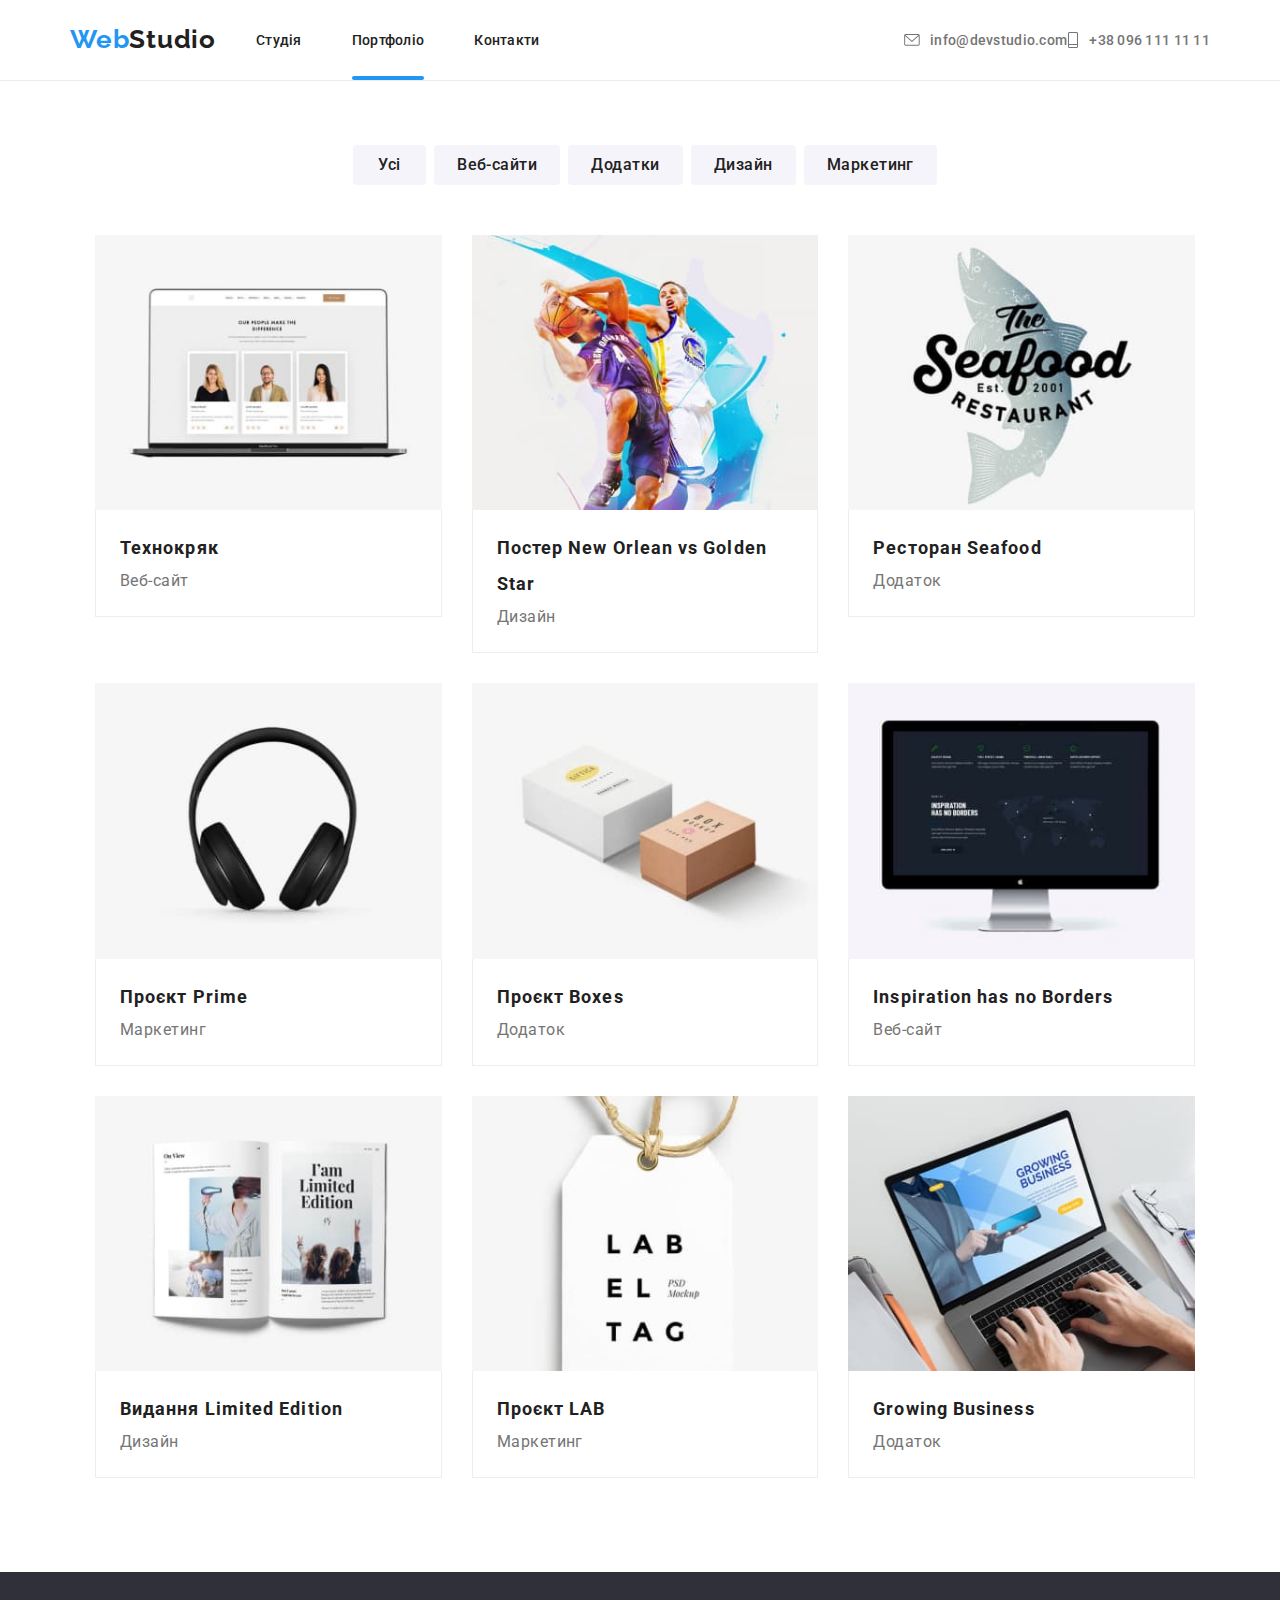
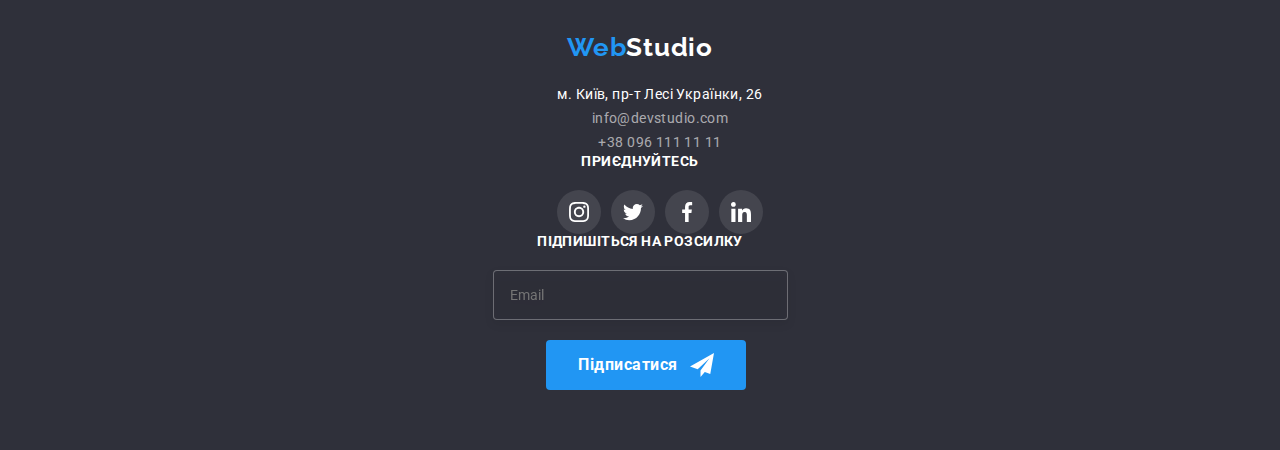
==== commit d78cdf9f: "header, hero" ====
--- a/portfolio.html
+++ b/portfolio.html
@@ -53,7 +53,7 @@
   </header>
   <main>
     <section class="section portfolio">
-      <!-- Портфоліо -->
+
       <h1 class="visually-hidden">Портфоліо</h1>
       <div class="container">
         <ul class="filter list">
@@ -96,8 +96,7 @@
             <article class="card">
               <a href="" class="portfolio__card-link link">
                 <img src="./images/portfolio/basketball.jpg" alt="два хлоаця грають в баскетбол" width="370" />
-                <!-- </a>
-              <a href="" class="portfolio-link link"> -->
+
                 <div class="card-metha">
                   <h2 class="card-metha__titel">Постер <span lang="en">New Orlean vs Golden Star</span></h2>
                   <p class="card-metha__subtitle">Дизайн</p>
@@ -111,8 +110,7 @@
               <a href="" class="portfolio__card-link link">
                 <img src="./images/portfolio/seafood.jpg" alt="логотип ресторану з однотонним лососем на задньому фоні"
                   width="370" />
-                <!-- </a>
-              <a href="" class="portfolio-link link"> -->
+
                 <div class="card-metha">
                   <h2 class="card-metha__titel">Ресторан <span lang="en">Seafood</span></h2>
                   <p class="card-metha__subtitle">Додаток</p>
@@ -125,9 +123,7 @@
             <article class="card">
               <a href="" class="portfolio__card-link link">
                 <img src="./images/portfolio/headphones.jpg" alt="навушники" width="370" />
-                <!-- </a>
-
-              <a href="" class="portfolio-link link"> -->
+
                 <div class="card-metha">
                   <h2 class="card-metha__titel">Проєкт <span lang="en">Prime</span></h2>
                   <p class="card-metha__subtitle">Маркетинг</p>
@@ -141,8 +137,7 @@
             <article class="card">
               <a href="" class="portfolio__card-link link">
                 <img src="./images/portfolio/boxes.jpg" alt="дві коробки" width="370" />
-                <!-- </a>
-              <a href="" class="portfolio-link link"> -->
+
                 <div class="card-metha">
                   <h2 class="card-metha__titel">Проєкт <span lang="en">Boxes</span></h2>
                   <p class="card-metha__subtitle">Додаток</p>
@@ -156,8 +151,7 @@
             <article class="card">
               <a href="" class="portfolio__card-link link">
                 <img src="./images/portfolio/iMac.jpg" alt="комп'ютер відомої марки" width="370" />
-                <!-- </a>
-              <a href="" class="portfolio-link link"> -->
+
                 <div class="card-metha">
                   <h2 class="card-metha__titel" lang="en">Inspiration has no Borders</h2>
                   <p class="card-metha__subtitle">Веб-сайт</p>
@@ -170,8 +164,7 @@
             <article class="card">
               <a href="" class="portfolio__card-link link">
                 <img src="./images/portfolio/book.jpg" alt="журнал" width="370" />
-                <!-- </a>
-              <a href="" class="portfolio-link link"> -->
+
                 <div class="card-metha">
                   <h2 class="card-metha__titel">Видання <span lang="en">Limited Edition</span></h2>
                   <p class="card-metha__subtitle">Дизайн</p>
@@ -185,8 +178,7 @@
             <article class="card">
               <a href="" class="portfolio__card-link link">
                 <img src="./images/portfolio/lab.jpg" alt="картонний ярлик з логотипом проєкту" width="370" />
-                <!-- </a>
-              <a href="" class="portfolio-link link"> -->
+
                 <div class="card-metha">
                   <h2 class="card-metha__titel">Проєкт <span lang="en">LAB</span></h2>
                   <p class="card-metha__subtitle">Маркетинг</p>
@@ -199,8 +191,6 @@
             <article class="card">
               <a href="" class="portfolio__card-link link">
                 <img src="./images/portfolio/hands.jpg" alt="руки над клавіатурою ноутбуку" width="370" />
-                <!-- </a>
-                <a href="" class="portfolio-link link"> -->
                 <div class="card-metha">
                   <h2 class="card-metha__titel" lang="en">Growing Business</h2>
                   <p class="card-metha__subtitle">Додаток</p>
--- a/css/main.min.css
+++ b/css/main.min.css
@@ -1 +1 @@
-.visually-hidden{position:absolute;white-space:nowrap;width:1px;height:1px;overflow:hidden;border:0;padding:0;clip:rect(0 0 0 0);-webkit-clip-path:inset(50%);clip-path:inset(50%);margin:-1px}html{-webkit-box-sizing:border-box;box-sizing:border-box}*,*::before,*::after{-webkit-box-sizing:inherit;box-sizing:inherit}img{display:block;max-width:100%;height:auto}address{font-style:normal}h1,h2,h3,h4,h5,h6,p{margin-top:0;margin-bottom:0}body{font-family:Roboto,sans-serif;color:#212121;background-color:#fff;letter-spacing:.03em;font-size:14px}.list{list-style:none;margin:0;padding:0}.link{text-decoration:none}.flex-container{display:-webkit-box;display:-ms-flexbox;display:flex}button{cursor:pointer}a{cursor:pointer}@media screen and (min-width: 480px){.header{width:100%}}.logo{display:block;font-family:Raleway;font-size:26px;font-weight:700;line-height:1.19;letter-spacing:.03em;text-align:left;text-decoration:none}@media screen and (min-width: 480px){.logo{font-size:24px}}.header-portfolio{border-bottom:1px solid #ececec}.header__logo{color:var(--second-half-logo);padding-top:24px;padding-bottom:25px;margin-right:93px}.header__logo--blue{color:#2196f3}.header-contacts{display:-webkit-box;display:-ms-flexbox;display:flex;padding-bottom:0px;margin-left:auto}@media screen and (max-width: 768px){.header-contacts{display:none}}.header-contacts>li+li{margin-left:50px}.header-contacts__contact{display:block;font-weight:500;padding-bottom:32px;padding-top:32px;color:#757575;line-height:1.17;font-size:14px;letter-spacing:.02em;display:-webkit-box;display:-ms-flexbox;display:flex;-webkit-box-align:center;-ms-flex-align:center;align-items:center;-webkit-transition-property:color;transition-property:color;-webkit-transition-duration:250ms;transition-duration:250ms;-webkit-transition-timing-function:cubic-bezier(0.4, 0, 0.2, 1);transition-timing-function:cubic-bezier(0.4, 0, 0.2, 1)}.header-contacts__contact:hover,.header-contacts__contact:focus,.header-contacts__contact:active{color:#2196f3}.header-contacts__mini-icon{width:16px;height:12px;fill:currentColor;margin-right:10px}.header-contacts__mini-icon--phone{width:12px;height:16px}.nav{display:-webkit-box;display:-ms-flexbox;display:flex}.nav-links{padding-bottom:0px;margin-right:auto;display:-webkit-box;display:-ms-flexbox;display:flex;-webkit-box-pack:start;-ms-flex-pack:start;justify-content:flex-start;-webkit-box-align:center;-ms-flex-align:center;align-items:center;margin-top:0;margin-bottom:0}@media screen and (max-width: 768px){.nav-links{display:none}}.nav-links__item--current{position:relative}.nav-links__item:not(:last-child){margin-right:50px}.nav-links__item--current::after{content:"";position:absolute;bottom:0;left:0;width:100%;border-bottom:4px solid #2196f3;border-radius:2px}.nav-links__link{display:block;font-weight:500;padding-top:32px;padding-bottom:32px;color:#212121;line-height:1.17;font-size:14px;letter-spacing:.02em;-webkit-transition-property:color;transition-property:color;-webkit-transition-duration:250ms;transition-duration:250ms;-webkit-transition-timing-function:cubic-bezier(0.4, 0, 0.2, 1);transition-timing-function:cubic-bezier(0.4, 0, 0.2, 1);text-decoration:none}.nav-links__link:hover,.nav-links__link:active,.nav-links__link:focus{color:#2196f3}.section-title{margin-bottom:50px;color:var(--title-color);font-weight:700;font-size:36px;line-height:1.16;text-align:center;letter-spacing:.03em}.section{padding-top:94px;padding-bottom:94px}.container{padding-left:15px;padding-right:15px;margin-right:auto;margin-left:auto}@media screen and (min-width: 480px){.container{width:480px}}.footer__logo{display:block;margin-bottom:20px;color:#fff}.footer__logo--blue{color:#2196f3}.footer__set-container{display:-webkit-box;display:-ms-flexbox;display:flex;-webkit-box-orient:vertical;-webkit-box-direction:normal;-ms-flex-direction:column;flex-direction:column;-webkit-box-align:center;-ms-flex-align:center;align-items:center}@media screen and (min-width: 480px){.footer__set-container{margin-bottom:60px}}@media screen and (max-width: 480px){.footer__set-container{margin-bottom:60px}}.footer{background-color:#2f303a;padding-top:60px;padding-bottom:60px}@media screen and (min-width: 480px){.footer__multi-block{display:-webkit-box;display:-ms-flexbox;display:flex;-webkit-box-pack:center;-ms-flex-pack:center;justify-content:center;-webkit-box-orient:vertical;-webkit-box-direction:normal;-ms-flex-direction:column;flex-direction:column}}.footer-form{width:100%}.footer-form__container{width:100%;display:-webkit-box;display:-ms-flexbox;display:flex;-webkit-box-orient:vertical;-webkit-box-direction:normal;-ms-flex-direction:column;flex-direction:column;-webkit-box-align:center;-ms-flex-align:center;align-items:center}.footer-form__input{width:295px;height:50px;color:rgba(255,255,255,.3);background-color:rgba(47,48,58,.4);border:1px solid rgba(255,255,255,.3);-webkit-filter:drop-shadow(0px 4px 4px rgba(0, 0, 0, 0.15));filter:drop-shadow(0px 4px 4px rgba(0, 0, 0, 0.15));border-radius:4px;outline:none;padding-left:16px;margin-bottom:20px;-webkit-transition:border-color 250ms cubic-bezier(0.4, 0.84, 0.44, 1);transition:border-color 250ms cubic-bezier(0.4, 0.84, 0.44, 1)}@media screen and (min-width: 480px){.footer-form__input{width:450px}}.footer-form__input:hover,.footer-form__input:active,.footer-form__input:focus{border:1px solid #2196f3}.footer-form__button-subscribe{display:-webkit-box;display:-ms-flexbox;display:flex;-webkit-box-pack:center;-ms-flex-pack:center;justify-content:center;-webkit-box-align:center;-ms-flex-align:center;align-items:center;position:relative;height:50px;width:200px;margin-left:12px;background-color:#2196f3;border-radius:4px;color:#fff;border:none;cursor:pointer;font-weight:700;font-size:16px;line-height:1.8;letter-spacing:.03em}@media screen and (min-width: 480px){.footer-form__button-subscribe{max-width:200px;max-height:50px}}.footer-form__button-subscribe::after{content:"";width:24px;height:24px;background-image:url("../images/footer/icon-send.svg");margin-left:12px}.footer-form__heading{font-family:"Roboto";font-style:normal;font-weight:700;font-size:14px;line-height:1.14;letter-spacing:.03em;text-transform:uppercase;margin-bottom:20px;text-align:center;color:#fff}@media screen and (min-width: 480px){.footer-socials__container{margin-bottom:60px}}@media screen and (max-width: 480px){.footer-socials__container{margin-bottom:60px}}.footer-socials__button{display:-webkit-box;display:-ms-flexbox;display:flex;-webkit-box-align:center;-ms-flex-align:center;align-items:center;-webkit-box-pack:center;-ms-flex-pack:center;justify-content:center;border:none;width:44px;height:44px;border-radius:50%;background-color:rgba(255,255,255,.1019607843);-webkit-transition-property:background-color;transition-property:background-color;-webkit-transition-duration:250ms;transition-duration:250ms;-webkit-transition-timing-function:cubic-bezier(0.4, 0, 0.2, 1);transition-timing-function:cubic-bezier(0.4, 0, 0.2, 1)}.footer-socials__button:hover,.footer-socials__button:active,.footer-socials__button:focus{background-color:accent-color}.footer-socials>li+li{padding-left:10px}.address-links__map{color:#fff;font-size:14px;line-height:1.7;letter-spacing:.03em;-webkit-transition-property:color;transition-property:color;-webkit-transition-duration:250ms;transition-duration:250ms;-webkit-transition-timing-function:cubic-bezier(0.4, 0, 0.2, 1);transition-timing-function:cubic-bezier(0.4, 0, 0.2, 1)}.address-links__map:hover,.address-links__map:active,.address-links__map:focus{color:#2196f3}.address{font-style:normal;text-align:center}.address-links__contact{color:rgba(255,255,255,.6);font-size:14px;line-height:1.7;letter-spacing:.03em;-webkit-transition-property:color;transition-property:color;-webkit-transition-duration:250ms;transition-duration:250ms;-webkit-transition-timing-function:cubic-bezier(0.4, 0, 0.2, 1);transition-timing-function:cubic-bezier(0.4, 0, 0.2, 1)}.address-links__contact:hover,.address-links__contact:active,.address-links__contact:focus{color:#2196f3}.address-links__item{margin-bottom:0;margin-right:0;margin-left:0}@media screen and (min-width: 480px){.address-links__item{margin-top:9px}}.footer-socails__heading{font-family:"Roboto";font-style:normal;font-weight:700;font-size:14px;line-height:1.14;letter-spacing:.03em;text-transform:uppercase;margin-bottom:20px;text-align:center;color:#fff}.footer-socials{display:-webkit-box;display:-ms-flexbox;display:flex;-webkit-box-pack:center;-ms-flex-pack:center;justify-content:center}.footer-socials>li+li{padding-left:10px}.footer-socials__icon{width:20px;height:20px;fill:#fff}.footer-socials__button{display:-webkit-box;display:-ms-flexbox;display:flex;-webkit-box-align:center;-ms-flex-align:center;align-items:center;-webkit-box-pack:center;-ms-flex-pack:center;justify-content:center;border:none;width:44px;height:44px;border-radius:50%;background-color:rgba(255,255,255,.1019607843);-webkit-transition-property:background-color;transition-property:background-color;-webkit-transition-duration:250ms;transition-duration:250ms;-webkit-transition-timing-function:cubic-bezier(0.4, 0, 0.2, 1);transition-timing-function:cubic-bezier(0.4, 0, 0.2, 1)}.footer-socials__button:hover,.footer-socials__button:active,.footer-socials__button:focus{background-color:#2196f3}.card-metha{border:1px solid #eee;border-top:none;padding-top:20px;padding-bottom:20px;padding-right:24px;padding-left:24px}.card-metha__subtitle{font-size:16px;color:#757575;line-height:1.87;margin-top:0;margin-bottom:0;letter-spacing:.03em}.card-metha__titel{color:#212121;font-weight:700;font-size:18px;line-height:2;letter-spacing:.06em}.hero .hero-title{letter-spacing:.06em;margin:0 auto;color:#fff;font-weight:900;font-size:24px;margin-bottom:30px;line-height:1.36;text-transform:uppercase}@media screen and (min-width: 480px){.hero .hero-title{max-width:360px;max-height:84px;font-family:"Roboto";font-style:normal;font-weight:900;font-size:26px;line-height:1.6;text-align:center;letter-spacing:.06em;text-transform:uppercase;color:#fff}}.hero{display:-webkit-box;display:-ms-flexbox;display:flex;-webkit-box-pack:center;-ms-flex-pack:center;justify-content:center;-webkit-box-align:center;-ms-flex-align:center;align-items:center;text-align:center;min-height:400px;background-repeat:no-repeat;background-size:cover;margin:0 auto;background-image:-webkit-gradient(linear, left bottom, left top, from(rgba(47, 48, 58, 0.4)), to(rgba(47, 48, 58, 0.4))),url("../../images/header-overlay-phone.jpg");background-image:linear-gradient(to top, rgba(47, 48, 58, 0.4), rgba(47, 48, 58, 0.4)),url("../../images/header-overlay-phone.jpg");background-color:#2f303a}@media screen and (min-width: 480px){.hero{max-width:100%;height:400px;background-image:-webkit-gradient(linear, left bottom, left top, from(rgba(47, 48, 58, 0.4)), to(rgba(47, 48, 58, 0.4))),url("../../images/header-overlay-phone.jpg");background-image:linear-gradient(to top, rgba(47, 48, 58, 0.4), rgba(47, 48, 58, 0.4)),url("../../images/header-overlay-phone.jpg");background-size:contain;background-position:center;overflow:hidden}}.hero__button--secondary{padding:10px 32px;background-color:#2196f3;color:#fff;line-height:1.87;font-weight:700;min-width:216px;text-align:center;letter-spacing:.06em;border:#2196f3;border-radius:4px}@media screen and (min-width: 480px){.hero__button--secondary{width:200px;height:50px}}.features__subtitle{color:#757575;font-weight:400;font-size:14px;line-height:1.7;padding:0px 0px;margin:0px 0px;letter-spacing:.03em}@media screen and (min-width: 480px){.features__subtitle{width:480px}}.features__title{display:-webkit-box;display:-ms-flexbox;display:flex;-webkit-box-pack:center;-ms-flex-pack:center;justify-content:center;font-size:14px;line-height:1.14;margin-bottom:10px}@media screen and (min-width: 480px){.features__title{width:100%;font-weight:700;font-size:14px;line-height:1.2;text-align:center;letter-spacing:.03em;text-transform:uppercase;color:#212121}}.pictures-list__item::before{content:"";display:block;height:120px;background-color:#f5f4fa;border-radius:4px;margin-bottom:30px;background-repeat:no-repeat;background-position:center;background-size:70px}@media screen and (min-width: 480px){.pictures-list__item::before{width:100%}}.weather-radar::before{background-image:url(../images/features/antenna.svg)}.clock::before{background-image:url(../images/features/clock.svg)}.laptop::before{background-image:url(../images/features/diagram.svg)}.spaceman::before{background-image:url(../images/features/astronaut.svg)}.pictures-list__item:not(:last-child){margin-bottom:30px}.team{background-color:#f5f4fa}.team-members{margin:0;padding:0}.team-members__worker:not(:last-child){margin-bottom:30px}.team-members__worker{background:#fff;border-radius:0px 0px 4px 4px;-webkit-box-shadow:0px 1px 3px rgba(0,0,0,.12),0px 1px 1px rgba(0,0,0,.14),0px 2px 1px rgba(0,0,0,.2);box-shadow:0px 1px 3px rgba(0,0,0,.12),0px 1px 1px rgba(0,0,0,.14),0px 2px 1px rgba(0,0,0,.2)}@media screen and (min-width: 480px){.team-members__worker{max-width:450px;height:622px}}.team-card{padding:30px}.team-card__heading{margin-bottom:10px;font-weight:500;font-size:16px;line-height:1.18;letter-spacing:.03em;text-align:center;color:#212121}.team-card__job{color:#757575;font-size:16px;line-height:1.18;letter-spacing:.03em;text-align:center}.card-photo__photo{width:450px}.card-button>li+li{padding-left:10px}.card-button{display:-webkit-box;display:-ms-flexbox;display:flex;-webkit-box-pack:center;-ms-flex-pack:center;justify-content:center;-webkit-box-align:center;-ms-flex-align:center;align-items:center;margin-top:16px}.card-button__link{border:none;width:44px;height:44px;border-radius:50%;color:#afb1b8;display:-webkit-box;display:-ms-flexbox;display:flex;-webkit-box-pack:center;-ms-flex-pack:center;justify-content:center;-webkit-box-align:center;-ms-flex-align:center;align-items:center;-webkit-transition-property:background-color,color;transition-property:background-color,color;-webkit-transition-duration:250ms;transition-duration:250ms;-webkit-transition-timing-function:cubic-bezier(0.4, 0, 0.2, 1);transition-timing-function:cubic-bezier(0.4, 0, 0.2, 1)}.card-button__link:hover,.card-button__link:active,.card-button__link:focus{background-color:#2196f3;color:#fff}.card-button__icon{width:20px;height:20px;fill:currentColor}.section-work{padding-top:0;padding-bottom:94px}@media screen and (max-width: 768px){.section-work{display:none}}.work{display:-webkit-box;display:-ms-flexbox;display:flex}.work__item:not(:last-child){margin-right:30px}.work__item{width:370px;position:relative}.work__text{-webkit-box-pack:center;-ms-flex-pack:center;justify-content:center;-webkit-box-align:center;-ms-flex-align:center;align-items:center;display:-webkit-box;display:-ms-flexbox;display:flex;position:absolute;bottom:0;color:#fff;font-weight:700;text-transform:uppercase;height:70px;width:100%;background-color:rgba(47,48,58,.8)}@media screen and (min-width: 480px){.clients{-webkit-box-pack:center;-ms-flex-pack:center;justify-content:center;display:-webkit-box;display:-ms-flexbox;display:flex;-ms-flex-wrap:wrap;flex-wrap:wrap;-ms-flex-preferred-size:calc((100% - 60px)/2);flex-basis:calc((100% - 60px)/2)}}.clients__image{color:currentColor;width:170px;height:92px}@media screen and (min-width: 480px){.clients__image{max-width:210;max-height:92px}}.clients__link{display:-webkit-box;display:-ms-flexbox;display:flex;-webkit-box-pack:center;-ms-flex-pack:center;justify-content:center;fill:#afb1b8;border:1px solid #afb1b8;border-radius:4px;-webkit-transition-property:background-color,fill;transition-property:background-color,fill;-webkit-transition-duration:250ms;transition-duration:250ms;-webkit-transition-timing-function:cubic-bezier(0.4, 0, 0.2, 1);transition-timing-function:cubic-bezier(0.4, 0, 0.2, 1)}@media screen and (min-width: 480px){.clients__link{max-width:210;max-height:92px}}.clients__link:hover,.clients__link:active,.clients__link:focus{fill:#2196f3;border-color:#2196f3}.clients__item{margin:15px}@media screen and (min-width: 480px){.clients__item{margin:15px}}.backdrop.is-hidden{pointer-events:none;opacity:0;visibility:hidden}.backdrop{position:fixed;width:100%;height:100%;top:0;left:0;-webkit-transition:opacity 250ms cubic-bezier(0.4, 0.84, 0.44, 1),visibility 250ms cubic-bezier(0.4, 0.84, 0.44, 1);transition:opacity 250ms cubic-bezier(0.4, 0.84, 0.44, 1),visibility 250ms cubic-bezier(0.4, 0.84, 0.44, 1);background-color:rgba(0,0,0,.2)}.modal{position:absolute;width:528px;height:581px;top:50%;left:50%;-webkit-transform:translate(-50%, -50%);transform:translate(-50%, -50%);border-radius:4px;background-color:#fff}.modal__button-close{position:absolute;display:-webkit-box;display:-ms-flexbox;display:flex;-webkit-box-align:center;-ms-flex-align:center;align-items:center;-webkit-box-pack:center;-ms-flex-pack:center;justify-content:center;top:9px;right:9px;width:30px;height:30px;border-radius:50%;border:1px solid rgba(0,0,0,.1);cursor:pointer;-webkit-transition:fill 250ms cubic-bezier(0.4, 0.84, 0.44, 1);transition:fill 250ms cubic-bezier(0.4, 0.84, 0.44, 1);background-color:#fff}.modal__button-close:hover .modal__close-icon,.modal__button-close:active .modal__close-icon,.modal__button-close:focus .modal__close-icon{fill:#2196f3;border-color:rgba(0,0,0,.1)}.modal__close-icon{width:11px;height:11px;fill:#000;-webkit-transition:fill 250ms cubic-bezier(0.4, 0.84, 0.44, 1);transition:fill 250ms cubic-bezier(0.4, 0.84, 0.44, 1)}.modal__heading{font-weight:700;font-size:20px;line-height:23px;text-align:center;letter-spacing:.03em;color:#212121;margin-bottom:12px}.modal__label{color:#757575;font-weight:400;font-size:12px;line-height:14px;letter-spacing:.01em;margin-bottom:4px}.modal-container{display:-webkit-box;display:-ms-flexbox;display:flex;-webkit-box-pack:center;-ms-flex-pack:center;justify-content:center;position:relative}.modal__input-icon{position:relative;margin-bottom:10px}.modal-input{width:100%;height:40px;padding-left:42px;border:1px solid rgba(33,33,33,.2);border-radius:4px;-webkit-transition:border-color 250ms cubic-bezier(0.4, 0.84, 0.44, 1);transition:border-color 250ms cubic-bezier(0.4, 0.84, 0.44, 1);outline:rgba(0,0,0,0)}.modal-input:hover,.modal-input:active,.modal-inpu:focus{border-color:#2196f3}.icon-person,.icon-phone,.icon-envelope{position:absolute;width:12px;height:12px;top:14px;left:15px}.modal-input:focus+.modal-input__entire-icon{fill:#2196f3}.modal-input__entire-icon{width:12px;height:12px;-webkit-transition:fill 250ms cubic-bezier(0.4, 0.84, 0.44, 1);transition:fill 250ms cubic-bezier(0.4, 0.84, 0.44, 1)}.modal__button-submit{display:-webkit-box;display:-ms-flexbox;display:flex;-webkit-box-pack:center;-ms-flex-pack:center;justify-content:center;-webkit-box-align:center;-ms-flex-align:center;align-items:center;margin-top:30px}.modal__comment{font-weight:400;font-size:12px;line-height:1.16;letter-spacing:.01em;resize:none;width:448px;height:120px;margin-bottom:20px;border:1px solid rgba(33,33,33,.2);border-radius:4px;-webkit-transition:border-color 250ms cubic-bezier(0.4, 0.84, 0.44, 1);transition:border-color 250ms cubic-bezier(0.4, 0.84, 0.44, 1);padding:12px 15px;outline:rgba(0,0,0,0)}.modal__comment:hover,.modal__comment:active,.modal__comment:focus{border-color:#2196f3}.modal__comment::-webkit-input-placeholder{color:rgba(117,117,117,.5)}.modal__comment::-moz-placeholder{color:rgba(117,117,117,.5)}.modal__comment:-ms-input-placeholder{color:rgba(117,117,117,.5)}.modal__comment::-ms-input-placeholder{color:rgba(117,117,117,.5)}.modal__comment::placeholder{color:rgba(117,117,117,.5)}.modal__checkbox-label{display:-webkit-box;display:-ms-flexbox;display:flex;-webkit-box-align:center;-ms-flex-align:center;align-items:center;-webkit-box-pack:center;-ms-flex-pack:center;justify-content:center;font-weight:400;font-size:14px;line-height:1.7;letter-spacing:.03em;color:#757575}.modal__privasy-agreemant{color:#2196f3;text-decoration:underline;margin-left:8px}.modal__checkbox{position:absolute;white-space:nowrap;width:1px;height:1px;margin:-1px;overflow:hidden;border:0;padding:0;clip:rect(0 0 0 0);-webkit-clip-path:inset(50%);clip-path:inset(50%)}.modal__checkbox-icon{content:"";display:inline-block;width:16px;height:15px;border:2px solid #212121;border-radius:2px;margin-right:7px}.modal__checkbox:checked~.modal__checkbox-icon{background-color:#2196f3;background-image:url("../images/checkbox/checked.svg");background-repeat:no-repeat;background-position:center;background-origin:border-box;border-radius:2px;border:rgba(0,0,0,0)}.modal__button-submit{display:-webkit-box;display:-ms-flexbox;display:flex;-webkit-box-pack:center;-ms-flex-pack:center;justify-content:center;-webkit-box-align:center;-ms-flex-align:center;align-items:center;margin-top:30px}.modal__button-submit .submit{width:200px;height:50px;background:#2196f3;-webkit-box-shadow:0px 4px 4px rgba(0,0,0,.15);box-shadow:0px 4px 4px rgba(0,0,0,.15);border-radius:4px;border:none;font-weight:700;font-size:16px;line-height:1.87;-webkit-box-align:center;-ms-flex-align:center;align-items:center;text-align:center;letter-spacing:.06em;color:#fff}.form-feald{display:-webkit-box;display:-ms-flexbox;display:flex;-webkit-box-orient:vertical;-webkit-box-direction:normal;-ms-flex-direction:column;flex-direction:column;margin:40px 40px}.filter{display:-webkit-box;display:-ms-flexbox;display:flex;-webkit-box-pack:center;-ms-flex-pack:center;justify-content:center;margin-bottom:50px}.filter__button-primary{font-family:inherit;background-color:#f5f4fa;color:#212121;font-weight:500;font-size:16px;line-height:1.6;padding:6px 22px;text-align:center;min-width:73px;text-align:center;letter-spacing:.03em;border-radius:4px;border:1px solid rgba(0,0,0,0);-webkit-transition:background-color 250ms cubic-bezier(0.4, 0.84, 0.44, 1),color 250ms cubic-bezier(0.4, 0.84, 0.44, 1),-webkit-box-shadow 250ms cubic-bezier(0.4, 0.84, 0.44, 1);transition:background-color 250ms cubic-bezier(0.4, 0.84, 0.44, 1),color 250ms cubic-bezier(0.4, 0.84, 0.44, 1),-webkit-box-shadow 250ms cubic-bezier(0.4, 0.84, 0.44, 1);transition:background-color 250ms cubic-bezier(0.4, 0.84, 0.44, 1),color 250ms cubic-bezier(0.4, 0.84, 0.44, 1),box-shadow 250ms cubic-bezier(0.4, 0.84, 0.44, 1);transition:background-color 250ms cubic-bezier(0.4, 0.84, 0.44, 1),color 250ms cubic-bezier(0.4, 0.84, 0.44, 1),box-shadow 250ms cubic-bezier(0.4, 0.84, 0.44, 1),-webkit-box-shadow 250ms cubic-bezier(0.4, 0.84, 0.44, 1)}.filter__button-primary:hover,.filter__button-primary:active,.filter__button-primary:focus{background-color:#2196f3;color:#fff;-webkit-box-shadow:0px 3px 1px rgba(0,0,0,.1),0px 1px 2px rgba(0,0,0,.08),0px 2px 2px rgba(0,0,0,.12);box-shadow:0px 3px 1px rgba(0,0,0,.1),0px 1px 2px rgba(0,0,0,.08),0px 2px 2px rgba(0,0,0,.12)}.filter__item:not(:last-child){margin-right:8px}.portfolio{display:-webkit-box;display:-ms-flexbox;display:flex;-ms-flex-wrap:wrap;flex-wrap:wrap;margin-top:-30px;margin-left:-30px}.portfolio__item{-ms-flex-preferred-size:calc(33.3333333333% - 30px);flex-basis:calc(33.3333333333% - 30px);margin-left:30px;margin-top:30px}.portfolio__card-link:hover .overlay{-webkit-transform:translateY(0);transform:translateY(0);-webkit-transition:250ms cubic-bezier(0.4, 0, 0.2, 1);transition:250ms cubic-bezier(0.4, 0, 0.2, 1)}.portfolio__card-link{font-size:18px;color:#212121;display:block;-webkit-transition-property:-webkit-box-shadow;transition-property:-webkit-box-shadow;transition-property:box-shadow;transition-property:box-shadow, -webkit-box-shadow;-webkit-transition-duration:250ms;transition-duration:250ms;-webkit-transition-timing-function:cubic-bezier(0.4, 0, 0.2, 1);transition-timing-function:cubic-bezier(0.4, 0, 0.2, 1)}.portfolio__card-link:hover,.portfolio__card-link:focus,.portfolio__card-link:active{-webkit-box-shadow:0px 1px 1px rgba(0,0,0,.12),0px 4px 4px rgba(0,0,0,.06),1px 4px 6px rgba(0,0,0,.16);box-shadow:0px 1px 1px rgba(0,0,0,.12),0px 4px 4px rgba(0,0,0,.06),1px 4px 6px rgba(0,0,0,.16)}.thumb{position:relative;overflow:hidden}.thumb__overlay{position:absolute;width:100%;height:100%;top:0;left:0;background-color:rgba(33,150,243,.9);-webkit-transform:translateY(100%);transform:translateY(100%);-webkit-transition:250ms cubic-bezier(0.4, 0, 0.2, 1);transition:250ms cubic-bezier(0.4, 0, 0.2, 1)}.thumb__overlay-text{color:#fff;line-height:1.55;font-size:18px;letter-spacing:.03em;width:322px;height:168px;padding-top:63px;padding-left:24px}.portfolio__card-link:hover .thumb__overlay{-webkit-transform:translateY(0);transform:translateY(0);-webkit-transition:250ms cubic-bezier(0.4, 0, 0.2, 1);transition:250ms cubic-bezier(0.4, 0, 0.2, 1)}/*# sourceMappingURL=main.min.css.map */+.visually-hidden{position:absolute;white-space:nowrap;width:1px;height:1px;overflow:hidden;border:0;padding:0;clip:rect(0 0 0 0);-webkit-clip-path:inset(50%);clip-path:inset(50%);margin:-1px}html{-webkit-box-sizing:border-box;box-sizing:border-box}*,*::before,*::after{-webkit-box-sizing:inherit;box-sizing:inherit}img{display:block;max-width:100%;height:auto}address{font-style:normal}h1,h2,h3,h4,h5,h6,p{margin-top:0;margin-bottom:0}body{font-family:Roboto,sans-serif;color:#212121;background-color:#fff;letter-spacing:.03em;font-size:14px}.list{list-style:none;margin:0}.link{text-decoration:none}.flex-container{display:-webkit-box;display:-ms-flexbox;display:flex}button{cursor:pointer}a{cursor:pointer}.logo{display:block;font-family:Raleway;font-size:26px;font-weight:700;line-height:1.19;letter-spacing:.03em;text-align:left;text-decoration:none}@media screen and (min-width: 480px)and (max-width: 767px){.logo{font-size:24px}}@media screen and (min-width: 768px)and (max-width: 1169px){.logo{font-size:26px}}.header-portfolio{border-bottom:1px solid #ececec}.header__logo{color:var(--second-half-logo)}.header__logo--blue{color:#2196f3}@media screen and (min-width: 480px)and (max-width: 767px){.header__logo{padding-top:16px;padding-bottom:16px;margin-right:auto}}@media screen and (min-width: 768px)and (max-width: 1169px){.header__logo{padding-top:26px;padding-bottom:26px;margin-right:auto}}@media screen and (min-width: 1170px)and (max-width: 1600px){.header__logo{padding-top:24px;padding-bottom:25px;margin-right:auto}}.header-contacts{display:-webkit-box;display:-ms-flexbox;display:flex;padding-bottom:0px;margin-left:auto;margin-top:0;margin-bottom:0;padding-left:0}@media screen and (max-width: 768px){.header-contacts{display:none}}@media screen and (min-width: 768px)and (max-width: 1169px){.header-contacts{display:block;padding-top:21px;padding-bottom:21px}.header-contacts:not(:last-child){margin-bottom:10px}}@media screen and (min-width: 1170px)and (max-width: 1600px){.header-contacts{display:-webkit-box;display:-ms-flexbox;display:flex}}@media screen and (min-width: 1170px)and (max-width: 1600px){.header-contacts:first-child{margin-right:30px}}.header-contacts__contact{display:block;font-weight:500;color:#757575;line-height:1.17;font-size:14px;letter-spacing:.02em;display:-webkit-box;display:-ms-flexbox;display:flex;-webkit-box-align:center;-ms-flex-align:center;align-items:center;-webkit-transition-property:color;transition-property:color;-webkit-transition-duration:250ms;transition-duration:250ms;-webkit-transition-timing-function:cubic-bezier(0.4, 0, 0.2, 1);transition-timing-function:cubic-bezier(0.4, 0, 0.2, 1)}.header-contacts__contact:hover,.header-contacts__contact:focus,.header-contacts__contact:active{color:#2196f3}@media screen and (min-width: 768px)and (max-width: 1169px){.header-contacts__contact{font-size:12px;line-height:1.16;letter-spacing:.02em}}@media screen and (min-width: 1170px)and (max-width: 1600px){.header-contacts__contact{padding-bottom:32px;padding-top:32px}}.header-contacts__mini-icon{width:16px;height:12px;fill:currentColor;margin-right:10px}@media screen and (min-width: 768px)and (max-width: 1169px){.header-contacts__mini-icon{width:14px;height:10px;margin-right:8px}}.header-contacts__mini-icon--phone{width:12px;height:16px}@media screen and (min-width: 768px)and (max-width: 1169px){.header-contacts__mini-icon--phone{width:10px;height:14px;margin-right:8px}}.nav{display:-webkit-box;display:-ms-flexbox;display:flex}.nav-links{padding-bottom:0px;margin-right:auto;display:-webkit-box;display:-ms-flexbox;display:flex;-webkit-box-pack:start;-ms-flex-pack:start;justify-content:flex-start;-webkit-box-align:center;-ms-flex-align:center;align-items:center;margin-top:0;margin-bottom:0}@media screen and (max-width: 767px){.nav-links{display:none}}.nav-links__item--current{position:relative}.nav-links__item:not(:last-child){margin-right:50px}@media screen and (min-width: 768px)and (max-width: 1169px){.nav-links__item:not(:last-child){margin-right:53px}}.nav-links__item--current::after{content:"";position:absolute;bottom:0;left:0;width:100%;border-bottom:4px solid #2196f3;border-radius:2px}.nav-links__link{display:block;font-weight:500;padding-top:32px;padding-bottom:32px;color:#212121;line-height:1.17;font-size:14px;letter-spacing:.02em;-webkit-transition-property:color;transition-property:color;-webkit-transition-duration:250ms;transition-duration:250ms;-webkit-transition-timing-function:cubic-bezier(0.4, 0, 0.2, 1);transition-timing-function:cubic-bezier(0.4, 0, 0.2, 1);text-decoration:none}.nav-links__link:hover,.nav-links__link:active,.nav-links__link:focus{color:#2196f3}.section-title{margin-bottom:50px;color:var(--title-color);font-weight:700;font-size:36px;line-height:1.16;text-align:center;letter-spacing:.03em}.section{padding-top:94px;padding-bottom:94px}.container{padding-left:15px;padding-right:15px;margin-right:auto;margin-left:auto}@media screen and (min-width: 480px)and (max-width: 767px){.container{width:480px}}@media screen and (min-width: 768px)and (max-width: 1169px){.container{width:768px}}@media screen and (min-width: 1170px)and (max-width: 1600px){.container{width:1170px}}.footer__logo{display:block;margin-bottom:20px;color:#fff}.footer__logo--blue{color:#2196f3}.footer__set-container{display:-webkit-box;display:-ms-flexbox;display:flex;-webkit-box-orient:vertical;-webkit-box-direction:normal;-ms-flex-direction:column;flex-direction:column;-webkit-box-align:center;-ms-flex-align:center;align-items:center}@media screen and (min-width: 480px)and (max-width: 767px){.footer__set-container{margin-bottom:60px}}@media screen and (max-width: 480px){.footer__set-container{margin-bottom:60px}}.footer{background-color:#2f303a;padding-top:60px;padding-bottom:60px}@media screen and (min-width: 480px)and (max-width: 767px){.footer__multi-block{display:-webkit-box;display:-ms-flexbox;display:flex;-webkit-box-pack:center;-ms-flex-pack:center;justify-content:center;-webkit-box-orient:vertical;-webkit-box-direction:normal;-ms-flex-direction:column;flex-direction:column}}.footer-form{width:100%}.footer-form__container{width:100%;display:-webkit-box;display:-ms-flexbox;display:flex;-webkit-box-orient:vertical;-webkit-box-direction:normal;-ms-flex-direction:column;flex-direction:column;-webkit-box-align:center;-ms-flex-align:center;align-items:center}.footer-form__input{width:295px;height:50px;color:rgba(255,255,255,.3);background-color:rgba(47,48,58,.4);border:1px solid rgba(255,255,255,.3);-webkit-filter:drop-shadow(0px 4px 4px rgba(0, 0, 0, 0.15));filter:drop-shadow(0px 4px 4px rgba(0, 0, 0, 0.15));border-radius:4px;outline:none;padding-left:16px;margin-bottom:20px;-webkit-transition:border-color 250ms cubic-bezier(0.4, 0.84, 0.44, 1);transition:border-color 250ms cubic-bezier(0.4, 0.84, 0.44, 1)}@media screen and (min-width: 480px)and (max-width: 767px){.footer-form__input{width:450px}}.footer-form__input:hover,.footer-form__input:active,.footer-form__input:focus{border:1px solid #2196f3}.footer-form__button-subscribe{display:-webkit-box;display:-ms-flexbox;display:flex;-webkit-box-pack:center;-ms-flex-pack:center;justify-content:center;-webkit-box-align:center;-ms-flex-align:center;align-items:center;position:relative;height:50px;width:200px;margin-left:12px;background-color:#2196f3;border-radius:4px;color:#fff;border:none;cursor:pointer;font-weight:700;font-size:16px;line-height:1.8;letter-spacing:.03em}@media screen and (min-width: 480px)and (max-width: 767px){.footer-form__button-subscribe{max-width:200px;max-height:50px}}.footer-form__button-subscribe::after{content:"";width:24px;height:24px;background-image:url("../images/footer/icon-send.svg");margin-left:12px}.footer-form__heading{font-family:"Roboto";font-style:normal;font-weight:700;font-size:14px;line-height:1.14;letter-spacing:.03em;text-transform:uppercase;margin-bottom:20px;text-align:center;color:#fff}@media screen and (min-width: 480px)and (max-width: 767px){.footer-socials__container{margin-bottom:60px}}@media screen and (max-width: 480px){.footer-socials__container{margin-bottom:60px}}.footer-socials__button{display:-webkit-box;display:-ms-flexbox;display:flex;-webkit-box-align:center;-ms-flex-align:center;align-items:center;-webkit-box-pack:center;-ms-flex-pack:center;justify-content:center;border:none;width:44px;height:44px;border-radius:50%;background-color:rgba(255,255,255,.1019607843);-webkit-transition-property:background-color;transition-property:background-color;-webkit-transition-duration:250ms;transition-duration:250ms;-webkit-transition-timing-function:cubic-bezier(0.4, 0, 0.2, 1);transition-timing-function:cubic-bezier(0.4, 0, 0.2, 1)}.footer-socials__button:hover,.footer-socials__button:active,.footer-socials__button:focus{background-color:accent-color}.footer-socials>li+li{padding-left:10px}.address-links__map{color:#fff;font-size:14px;line-height:1.7;letter-spacing:.03em;-webkit-transition-property:color;transition-property:color;-webkit-transition-duration:250ms;transition-duration:250ms;-webkit-transition-timing-function:cubic-bezier(0.4, 0, 0.2, 1);transition-timing-function:cubic-bezier(0.4, 0, 0.2, 1)}.address-links__map:hover,.address-links__map:active,.address-links__map:focus{color:#2196f3}.address{font-style:normal;text-align:center}.address-links__contact{color:rgba(255,255,255,.6);font-size:14px;line-height:1.7;letter-spacing:.03em;-webkit-transition-property:color;transition-property:color;-webkit-transition-duration:250ms;transition-duration:250ms;-webkit-transition-timing-function:cubic-bezier(0.4, 0, 0.2, 1);transition-timing-function:cubic-bezier(0.4, 0, 0.2, 1)}.address-links__contact:hover,.address-links__contact:active,.address-links__contact:focus{color:#2196f3}.address-links__item{margin-bottom:0;margin-right:0;margin-left:0}@media screen and (min-width: 480px)and (max-width: 767px){.address-links__item{margin-top:9px}}.footer-socails__heading{font-family:"Roboto";font-style:normal;font-weight:700;font-size:14px;line-height:1.14;letter-spacing:.03em;text-transform:uppercase;margin-bottom:20px;text-align:center;color:#fff}.footer-socials{display:-webkit-box;display:-ms-flexbox;display:flex;-webkit-box-pack:center;-ms-flex-pack:center;justify-content:center}.footer-socials>li+li{padding-left:10px}.footer-socials__icon{width:20px;height:20px;fill:#fff}.footer-socials__button{display:-webkit-box;display:-ms-flexbox;display:flex;-webkit-box-align:center;-ms-flex-align:center;align-items:center;-webkit-box-pack:center;-ms-flex-pack:center;justify-content:center;border:none;width:44px;height:44px;border-radius:50%;background-color:rgba(255,255,255,.1019607843);-webkit-transition-property:background-color;transition-property:background-color;-webkit-transition-duration:250ms;transition-duration:250ms;-webkit-transition-timing-function:cubic-bezier(0.4, 0, 0.2, 1);transition-timing-function:cubic-bezier(0.4, 0, 0.2, 1)}.footer-socials__button:hover,.footer-socials__button:active,.footer-socials__button:focus{background-color:#2196f3}.card-metha{border:1px solid #eee;border-top:none;padding-top:20px;padding-bottom:20px;padding-right:24px;padding-left:24px}.card-metha__subtitle{font-size:16px;color:#757575;line-height:1.87;margin-top:0;margin-bottom:0;letter-spacing:.03em}.card-metha__titel{color:#212121;font-weight:700;font-size:18px;line-height:2;letter-spacing:.06em}.hero .hero-title{letter-spacing:.06em;margin:0 auto;color:#fff;font-weight:900;font-size:24px;margin-bottom:30px;line-height:1.36;text-transform:uppercase;text-align:center}@media screen and (min-width: 480px)and (max-width: 767px){.hero .hero-title{max-width:360px;max-height:84px;font-size:26px;line-height:1.6;letter-spacing:.06em;color:#fff}}@media screen and (min-width: 768px)and (max-width: 1169px){.hero .hero-title{max-width:360px;max-height:84px;font-size:26px;line-height:1.6;letter-spacing:.06em;color:#fff}}@media screen and (min-width: 1170px)and (max-width: 1600px){.hero .hero-title{width:696px;max-height:120px;font-size:44px;line-height:1.36;letter-spacing:.06em;color:#fff}}.hero{display:-webkit-box;display:-ms-flexbox;display:flex;-webkit-box-pack:center;-ms-flex-pack:center;justify-content:center;-webkit-box-align:center;-ms-flex-align:center;align-items:center;text-align:center;min-height:400px;background-repeat:no-repeat;background-size:cover;margin:0 auto;background-image:-webkit-gradient(linear, left bottom, left top, from(rgba(47, 48, 58, 0.4)), to(rgba(47, 48, 58, 0.4))),url("../images/header-overlay-phone.jpg");background-image:linear-gradient(to top, rgba(47, 48, 58, 0.4), rgba(47, 48, 58, 0.4)),url("../images/header-overlay-phone.jpg");background-color:#2f303a}@media screen and (min-width: 480px)and (max-width: 767px){.hero{max-width:480px;height:400px;background-image:-webkit-gradient(linear, left bottom, left top, from(rgba(47, 48, 58, 0.4)), to(rgba(47, 48, 58, 0.4))),url("../images/header-overlay-phone.jpg");background-image:linear-gradient(to top, rgba(47, 48, 58, 0.4), rgba(47, 48, 58, 0.4)),url("../images/header-overlay-phone.jpg");background-size:contain;background-position:center;overflow:hidden}}@media screen and (min-width: 768px)and (max-width: 1169px){.hero{max-width:768px;height:400px;background-image:-webkit-gradient(linear, left bottom, left top, from(rgba(47, 48, 58, 0.4)), to(rgba(47, 48, 58, 0.4))),url("../../images/header-overlay-tablet.jpg");background-image:linear-gradient(to top, rgba(47, 48, 58, 0.4), rgba(47, 48, 58, 0.4)),url("../../images/header-overlay-tablet.jpg");background-size:contain;background-position:center;overflow:hidden}}@media screen and (min-width: 1170px)and (max-width: 1600px){.hero{max-width:1600px;height:600px;background-image:-webkit-gradient(linear, left bottom, left top, from(rgba(47, 48, 58, 0.4)), to(rgba(47, 48, 58, 0.4))),url("../../images/overlay.jpg");background-image:linear-gradient(to top, rgba(47, 48, 58, 0.4), rgba(47, 48, 58, 0.4)),url("../../images/overlay.jpg");background-size:cover;overflow:hidden}}.hero__button--secondary{padding:10px 32px;background-color:#2196f3;color:#fff;line-height:1.87;font-weight:700;min-width:216px;text-align:center;letter-spacing:.06em;border:#2196f3;border-radius:4px}@media screen and (min-width: 480px)and (max-width: 767px){.hero__button--secondary{width:200px;height:50px}}@media screen and (min-width: 768px)and (max-width: 1169px){.hero__button--secondary{width:200px;height:50px}}@media screen and (min-width: 1170px)and (max-width: 1600px){.hero__button--secondary{width:216px;height:50px}}.features__subtitle{color:#757575;font-weight:400;font-size:14px;line-height:1.7;padding:0px 0px;margin:0px 0px;letter-spacing:.03em}@media screen and (min-width: 480px)and (max-width: 767px){.features__subtitle{width:480px}}.features__title{display:-webkit-box;display:-ms-flexbox;display:flex;-webkit-box-pack:center;-ms-flex-pack:center;justify-content:center;font-size:14px;line-height:1.14;margin-bottom:10px}@media screen and (min-width: 480px)and (max-width: 767px){.features__title{width:100%;font-weight:700;font-size:14px;line-height:1.2;text-align:center;letter-spacing:.03em;text-transform:uppercase;color:#212121}}.pictures-list__item::before{content:"";display:block;height:120px;background-color:#f5f4fa;border-radius:4px;margin-bottom:30px;background-repeat:no-repeat;background-position:center;background-size:70px}@media screen and (min-width: 480px)and (max-width: 767px){.pictures-list__item::before{width:100%}}.weather-radar::before{background-image:url(../images/features/antenna.svg)}.clock::before{background-image:url(../images/features/clock.svg)}.laptop::before{background-image:url(../images/features/diagram.svg)}.spaceman::before{background-image:url(../images/features/astronaut.svg)}.pictures-list__item:not(:last-child){margin-bottom:30px}.team{background-color:#f5f4fa}.team-members{margin:0;padding:0}.team-members__worker:not(:last-child){margin-bottom:30px}.team-members__worker{background:#fff;border-radius:0px 0px 4px 4px;-webkit-box-shadow:0px 1px 3px rgba(0,0,0,.12),0px 1px 1px rgba(0,0,0,.14),0px 2px 1px rgba(0,0,0,.2);box-shadow:0px 1px 3px rgba(0,0,0,.12),0px 1px 1px rgba(0,0,0,.14),0px 2px 1px rgba(0,0,0,.2)}@media screen and (min-width: 480px)and (max-width: 767px){.team-members__worker{max-width:450px;height:622px}}.team-card{padding:30px}.team-card__heading{margin-bottom:10px;font-weight:500;font-size:16px;line-height:1.18;letter-spacing:.03em;text-align:center;color:#212121}.team-card__job{color:#757575;font-size:16px;line-height:1.18;letter-spacing:.03em;text-align:center}.card-photo__photo{width:450px}.card-button>li+li{padding-left:10px}.card-button{display:-webkit-box;display:-ms-flexbox;display:flex;-webkit-box-pack:center;-ms-flex-pack:center;justify-content:center;-webkit-box-align:center;-ms-flex-align:center;align-items:center;margin-top:16px}.card-button__link{border:none;width:44px;height:44px;border-radius:50%;color:#afb1b8;display:-webkit-box;display:-ms-flexbox;display:flex;-webkit-box-pack:center;-ms-flex-pack:center;justify-content:center;-webkit-box-align:center;-ms-flex-align:center;align-items:center;-webkit-transition-property:background-color,color;transition-property:background-color,color;-webkit-transition-duration:250ms;transition-duration:250ms;-webkit-transition-timing-function:cubic-bezier(0.4, 0, 0.2, 1);transition-timing-function:cubic-bezier(0.4, 0, 0.2, 1)}.card-button__link:hover,.card-button__link:active,.card-button__link:focus{background-color:#2196f3;color:#fff}.card-button__icon{width:20px;height:20px;fill:currentColor}.section-work{padding-top:0;padding-bottom:94px}@media screen and (max-width: 1010px){.section-work{display:none}}.work{display:-webkit-box;display:-ms-flexbox;display:flex}.work__item:not(:last-child){margin-right:30px}.work__item{width:370px;position:relative}.work__text{-webkit-box-pack:center;-ms-flex-pack:center;justify-content:center;-webkit-box-align:center;-ms-flex-align:center;align-items:center;display:-webkit-box;display:-ms-flexbox;display:flex;position:absolute;bottom:0;color:#fff;font-weight:700;text-transform:uppercase;height:70px;width:100%;background-color:rgba(47,48,58,.8)}@media screen and (min-width: 480px)and (max-width: 767px){.clients{-webkit-box-pack:center;-ms-flex-pack:center;justify-content:center;margin:-30px;display:-webkit-box;display:-ms-flexbox;display:flex;-ms-flex-wrap:wrap;flex-wrap:wrap;-ms-flex-preferred-size:calc((100% - 60px)/2);flex-basis:calc((100% - 60px)/2)}}.clients__image{color:currentColor;min-width:170px;height:92px}@media screen and (min-width: 480px)and (max-width: 767px){.clients__image{max-width:210px;max-height:92px}}.clients__link{display:-webkit-box;display:-ms-flexbox;display:flex;-webkit-box-pack:center;-ms-flex-pack:center;justify-content:center;fill:#afb1b8;border:1px solid #afb1b8;border-radius:4px;-webkit-transition-property:background-color,fill;transition-property:background-color,fill;-webkit-transition-duration:250ms;transition-duration:250ms;-webkit-transition-timing-function:cubic-bezier(0.4, 0, 0.2, 1);transition-timing-function:cubic-bezier(0.4, 0, 0.2, 1)}@media screen and (min-width: 480px)and (max-width: 767px){.clients__link{max-width:210px;max-height:92px}}.clients__link:hover,.clients__link:active,.clients__link:focus{fill:#2196f3;border-color:#2196f3}.clients__item{margin:15px}@media screen and (min-width: 480px){.clients__item{margin:15px}}.backdrop.is-hidden{pointer-events:none;opacity:0;visibility:hidden}.backdrop{position:fixed;width:100%;height:100%;top:0;left:0;-webkit-transition:opacity 250ms cubic-bezier(0.4, 0.84, 0.44, 1),visibility 250ms cubic-bezier(0.4, 0.84, 0.44, 1);transition:opacity 250ms cubic-bezier(0.4, 0.84, 0.44, 1),visibility 250ms cubic-bezier(0.4, 0.84, 0.44, 1);background-color:rgba(0,0,0,.2)}.modal{position:absolute;width:528px;height:581px;top:50%;left:50%;-webkit-transform:translate(-50%, -50%);transform:translate(-50%, -50%);border-radius:4px;background-color:#fff}.modal__button-close{position:absolute;display:-webkit-box;display:-ms-flexbox;display:flex;-webkit-box-align:center;-ms-flex-align:center;align-items:center;-webkit-box-pack:center;-ms-flex-pack:center;justify-content:center;top:9px;right:9px;width:30px;height:30px;border-radius:50%;border:1px solid rgba(0,0,0,.1);cursor:pointer;-webkit-transition:fill 250ms cubic-bezier(0.4, 0.84, 0.44, 1);transition:fill 250ms cubic-bezier(0.4, 0.84, 0.44, 1);background-color:#fff}.modal__button-close:hover .modal__close-icon,.modal__button-close:active .modal__close-icon,.modal__button-close:focus .modal__close-icon{fill:#2196f3;border-color:rgba(0,0,0,.1)}.modal__close-icon{width:11px;height:11px;fill:#000;-webkit-transition:fill 250ms cubic-bezier(0.4, 0.84, 0.44, 1);transition:fill 250ms cubic-bezier(0.4, 0.84, 0.44, 1)}.modal__heading{font-weight:700;font-size:20px;line-height:23px;text-align:center;letter-spacing:.03em;color:#212121;margin-bottom:12px}.modal__label{color:#757575;font-weight:400;font-size:12px;line-height:14px;letter-spacing:.01em;margin-bottom:4px}.modal-container{display:-webkit-box;display:-ms-flexbox;display:flex;-webkit-box-pack:center;-ms-flex-pack:center;justify-content:center;position:relative}.modal__input-icon{position:relative;margin-bottom:10px}.modal-input{width:100%;height:40px;padding-left:42px;border:1px solid rgba(33,33,33,.2);border-radius:4px;-webkit-transition:border-color 250ms cubic-bezier(0.4, 0.84, 0.44, 1);transition:border-color 250ms cubic-bezier(0.4, 0.84, 0.44, 1);outline:rgba(0,0,0,0)}.modal-input:hover,.modal-input:active,.modal-inpu:focus{border-color:#2196f3}.icon-person,.icon-phone,.icon-envelope{position:absolute;width:12px;height:12px;top:14px;left:15px}.modal-input:focus+.modal-input__entire-icon{fill:#2196f3}.modal-input__entire-icon{width:12px;height:12px;-webkit-transition:fill 250ms cubic-bezier(0.4, 0.84, 0.44, 1);transition:fill 250ms cubic-bezier(0.4, 0.84, 0.44, 1)}.modal__button-submit{display:-webkit-box;display:-ms-flexbox;display:flex;-webkit-box-pack:center;-ms-flex-pack:center;justify-content:center;-webkit-box-align:center;-ms-flex-align:center;align-items:center;margin-top:30px}.modal__comment{font-weight:400;font-size:12px;line-height:1.16;letter-spacing:.01em;resize:none;width:448px;height:120px;margin-bottom:20px;border:1px solid rgba(33,33,33,.2);border-radius:4px;-webkit-transition:border-color 250ms cubic-bezier(0.4, 0.84, 0.44, 1);transition:border-color 250ms cubic-bezier(0.4, 0.84, 0.44, 1);padding:12px 15px;outline:rgba(0,0,0,0)}.modal__comment:hover,.modal__comment:active,.modal__comment:focus{border-color:#2196f3}.modal__comment::-webkit-input-placeholder{color:rgba(117,117,117,.5)}.modal__comment::-moz-placeholder{color:rgba(117,117,117,.5)}.modal__comment:-ms-input-placeholder{color:rgba(117,117,117,.5)}.modal__comment::-ms-input-placeholder{color:rgba(117,117,117,.5)}.modal__comment::placeholder{color:rgba(117,117,117,.5)}.modal__checkbox-label{display:-webkit-box;display:-ms-flexbox;display:flex;-webkit-box-align:center;-ms-flex-align:center;align-items:center;-webkit-box-pack:center;-ms-flex-pack:center;justify-content:center;font-weight:400;font-size:14px;line-height:1.7;letter-spacing:.03em;color:#757575}.modal__privasy-agreemant{color:#2196f3;text-decoration:underline;margin-left:8px}.modal__checkbox{position:absolute;white-space:nowrap;width:1px;height:1px;margin:-1px;overflow:hidden;border:0;padding:0;clip:rect(0 0 0 0);-webkit-clip-path:inset(50%);clip-path:inset(50%)}.modal__checkbox-icon{content:"";display:inline-block;width:16px;height:15px;border:2px solid #212121;border-radius:2px;margin-right:7px}.modal__checkbox:checked~.modal__checkbox-icon{background-color:#2196f3;background-image:url("../images/checkbox/checked.svg");background-repeat:no-repeat;background-position:center;background-origin:border-box;border-radius:2px;border:rgba(0,0,0,0)}.modal__button-submit{display:-webkit-box;display:-ms-flexbox;display:flex;-webkit-box-pack:center;-ms-flex-pack:center;justify-content:center;-webkit-box-align:center;-ms-flex-align:center;align-items:center;margin-top:30px}.modal__button-submit .submit{width:200px;height:50px;background:#2196f3;-webkit-box-shadow:0px 4px 4px rgba(0,0,0,.15);box-shadow:0px 4px 4px rgba(0,0,0,.15);border-radius:4px;border:none;font-weight:700;font-size:16px;line-height:1.87;-webkit-box-align:center;-ms-flex-align:center;align-items:center;text-align:center;letter-spacing:.06em;color:#fff}.form-feald{display:-webkit-box;display:-ms-flexbox;display:flex;-webkit-box-orient:vertical;-webkit-box-direction:normal;-ms-flex-direction:column;flex-direction:column;margin:40px 40px}.filter{display:-webkit-box;display:-ms-flexbox;display:flex;-webkit-box-pack:center;-ms-flex-pack:center;justify-content:center;margin-bottom:50px}.filter__button-primary{font-family:inherit;background-color:#f5f4fa;color:#212121;font-weight:500;font-size:16px;line-height:1.6;padding:6px 22px;text-align:center;min-width:73px;text-align:center;letter-spacing:.03em;border-radius:4px;border:1px solid rgba(0,0,0,0);-webkit-transition:background-color 250ms cubic-bezier(0.4, 0.84, 0.44, 1),color 250ms cubic-bezier(0.4, 0.84, 0.44, 1),-webkit-box-shadow 250ms cubic-bezier(0.4, 0.84, 0.44, 1);transition:background-color 250ms cubic-bezier(0.4, 0.84, 0.44, 1),color 250ms cubic-bezier(0.4, 0.84, 0.44, 1),-webkit-box-shadow 250ms cubic-bezier(0.4, 0.84, 0.44, 1);transition:background-color 250ms cubic-bezier(0.4, 0.84, 0.44, 1),color 250ms cubic-bezier(0.4, 0.84, 0.44, 1),box-shadow 250ms cubic-bezier(0.4, 0.84, 0.44, 1);transition:background-color 250ms cubic-bezier(0.4, 0.84, 0.44, 1),color 250ms cubic-bezier(0.4, 0.84, 0.44, 1),box-shadow 250ms cubic-bezier(0.4, 0.84, 0.44, 1),-webkit-box-shadow 250ms cubic-bezier(0.4, 0.84, 0.44, 1)}.filter__button-primary:hover,.filter__button-primary:active,.filter__button-primary:focus{background-color:#2196f3;color:#fff;-webkit-box-shadow:0px 3px 1px rgba(0,0,0,.1),0px 1px 2px rgba(0,0,0,.08),0px 2px 2px rgba(0,0,0,.12);box-shadow:0px 3px 1px rgba(0,0,0,.1),0px 1px 2px rgba(0,0,0,.08),0px 2px 2px rgba(0,0,0,.12)}.filter__item:not(:last-child){margin-right:8px}.portfolio{display:-webkit-box;display:-ms-flexbox;display:flex;-ms-flex-wrap:wrap;flex-wrap:wrap;margin-top:-30px;margin-left:-30px}.portfolio__item{-ms-flex-preferred-size:calc(33.3333333333% - 30px);flex-basis:calc(33.3333333333% - 30px);margin-left:30px;margin-top:30px}.portfolio__card-link:hover .overlay{-webkit-transform:translateY(0);transform:translateY(0);-webkit-transition:250ms cubic-bezier(0.4, 0, 0.2, 1);transition:250ms cubic-bezier(0.4, 0, 0.2, 1)}.portfolio__card-link{font-size:18px;color:#212121;display:block;-webkit-transition-property:-webkit-box-shadow;transition-property:-webkit-box-shadow;transition-property:box-shadow;transition-property:box-shadow, -webkit-box-shadow;-webkit-transition-duration:250ms;transition-duration:250ms;-webkit-transition-timing-function:cubic-bezier(0.4, 0, 0.2, 1);transition-timing-function:cubic-bezier(0.4, 0, 0.2, 1)}.portfolio__card-link:hover,.portfolio__card-link:focus,.portfolio__card-link:active{-webkit-box-shadow:0px 1px 1px rgba(0,0,0,.12),0px 4px 4px rgba(0,0,0,.06),1px 4px 6px rgba(0,0,0,.16);box-shadow:0px 1px 1px rgba(0,0,0,.12),0px 4px 4px rgba(0,0,0,.06),1px 4px 6px rgba(0,0,0,.16)}.thumb{position:relative;overflow:hidden}.thumb__overlay{position:absolute;width:100%;height:100%;top:0;left:0;background-color:rgba(33,150,243,.9);-webkit-transform:translateY(100%);transform:translateY(100%);-webkit-transition:250ms cubic-bezier(0.4, 0, 0.2, 1);transition:250ms cubic-bezier(0.4, 0, 0.2, 1)}.thumb__overlay-text{color:#fff;line-height:1.55;font-size:18px;letter-spacing:.03em;width:322px;height:168px;padding-top:63px;padding-left:24px}.portfolio__card-link:hover .thumb__overlay{-webkit-transform:translateY(0);transform:translateY(0);-webkit-transition:250ms cubic-bezier(0.4, 0, 0.2, 1);transition:250ms cubic-bezier(0.4, 0, 0.2, 1)}/*# sourceMappingURL=main.min.css.map */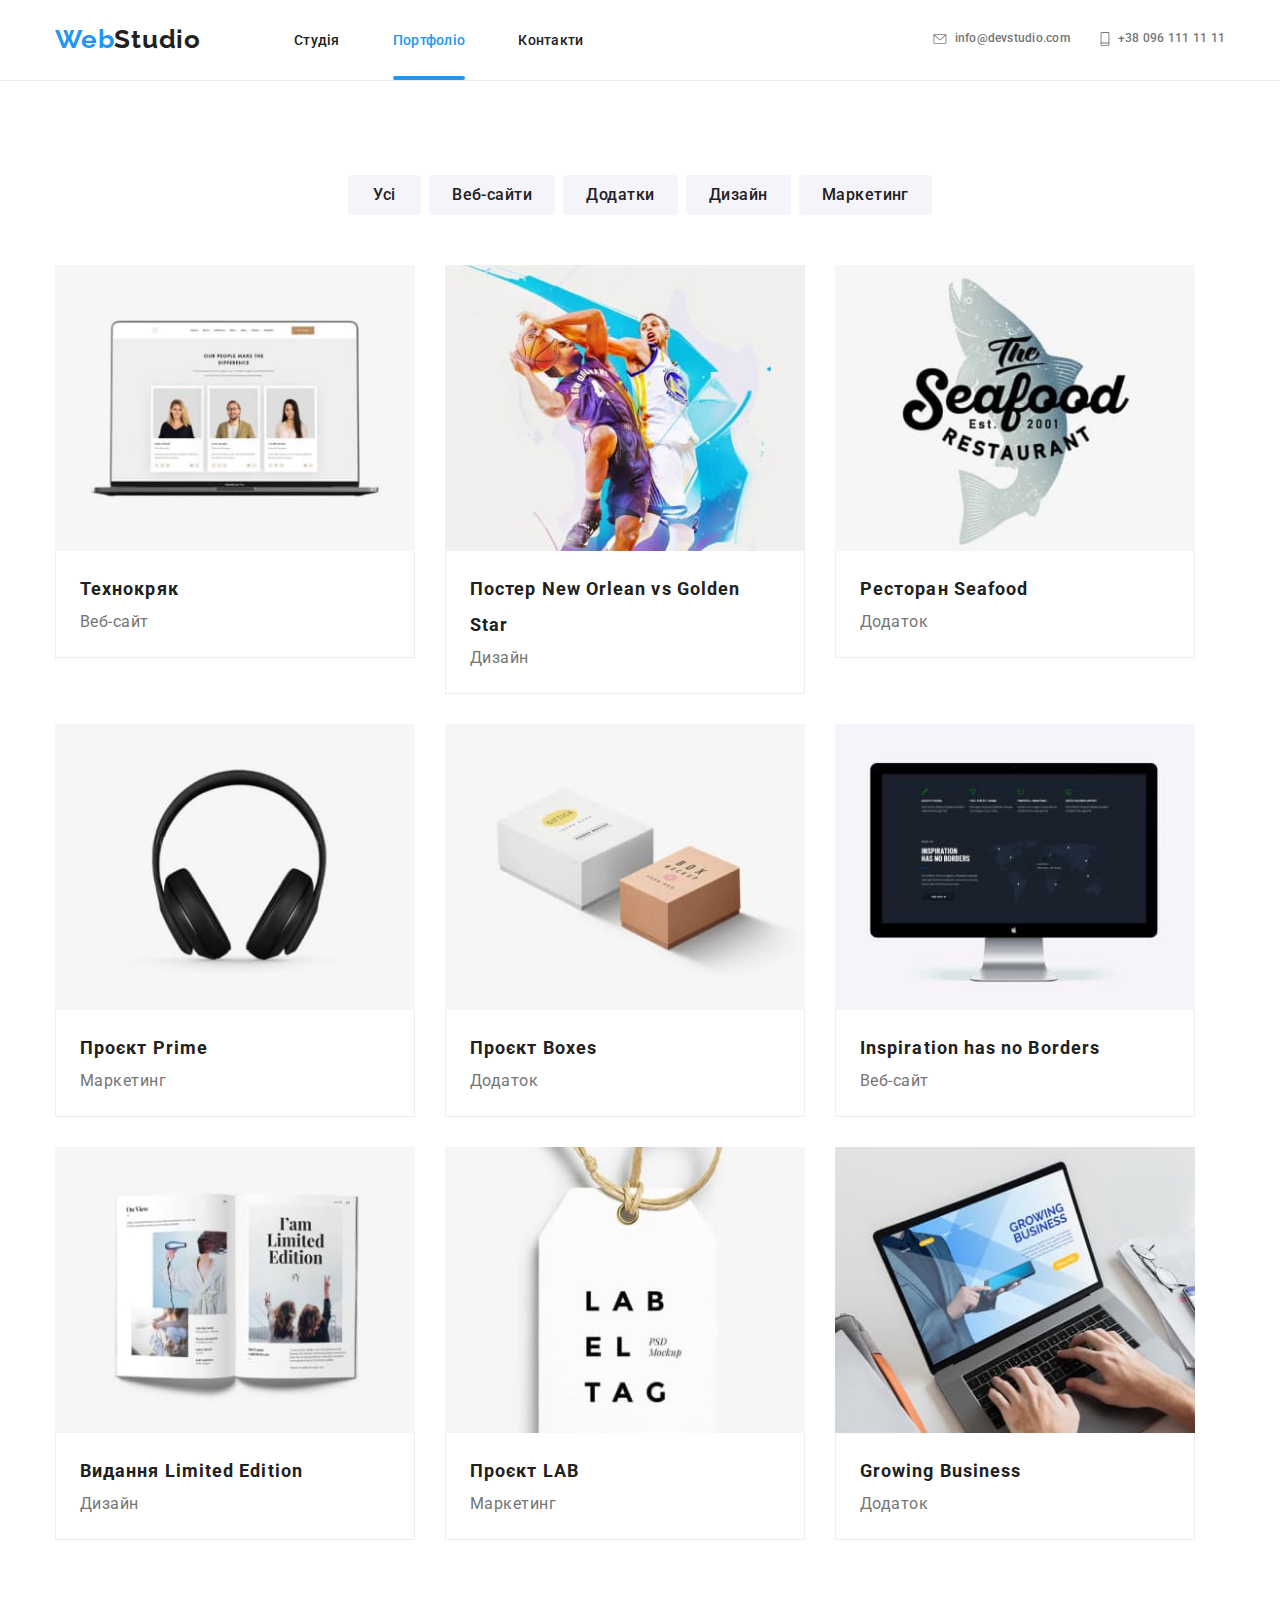
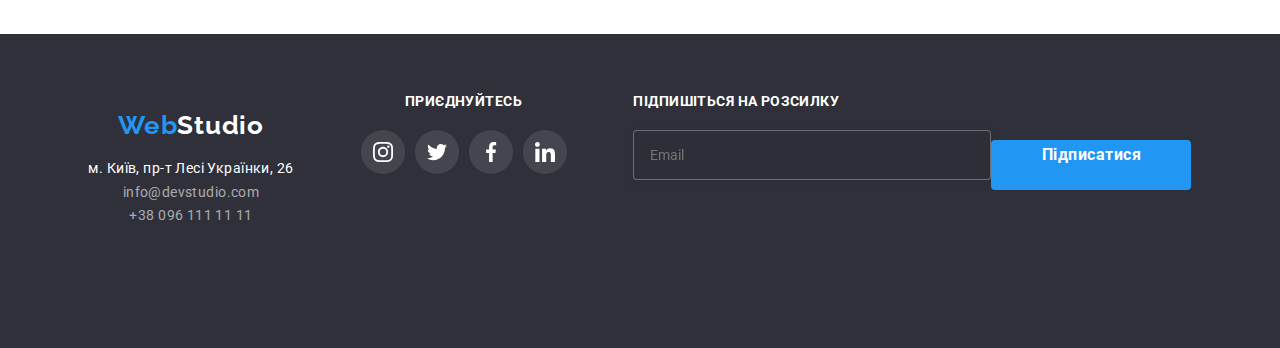
==== commit cce59340: "portfolio" ====
--- a/portfolio.html
+++ b/portfolio.html
@@ -34,16 +34,78 @@
           </li>
         </ul>
       </nav>
+      <button type="button" class="mobile-menu__button js-open-menu">
+        <svg width="24" height="24" aria-laabel="перемикач мобільного меню">
+          <use class"mobile-menu__icon-menu" href="./images/symbol-defs.svg#menu"></use>
+        </svg>
+      </button>
+      <div class="mobile-menu container js-menu-container">
+        <button type="button" class="mobile-menu__button--close js-close-menu ">
+
+          <svg width="24" height="24">
+            <use class"mobile-menu__icon-cross " href=" ./images/symbol-defs.svg#close"></use>
+          </svg>
+        </button>
+
+        <div class="mobile-menu__nav-links">
+          <ul class="mobile-menu__nav-linksi-list">
+            <li class="nav-linksi-list__item">
+              <a href="./index.html" class="mobile-menu__nav-link">Студія</a>
+            </li>
+
+            <li class="nav-linksi-list__item">
+              <a href="./portfolio.html" class="mobile-menu__nav-link mobile-menu__nav-link--current">Портфоліо</a>
+            </li>
+
+            <li class="nav-linksi-list__item">
+              <a href="" class="mobile-menu__nav-link">Контакти</a>
+            </li>
+
+          </ul>
+        </div>
+        <div class="mobile-menu__container">
+
+          <div class="mobile-menu__contacts">
+            <ul class="mobile-menu__contacts-list">
+
+              <li class="mobile-menu__contacts-item">
+                <a href="tel:+38 096 111 11 11" class="mobile-menu__contact-phone">+38 096 111 11 11</a>
+              </li>
+
+              <li class="mobile-menu__contacts-item">
+                <a href="mailto:info@devstudio.com" class="mobile-menu__contact-mail">info@devstudio.com</a>
+              </li>
+            </ul>
+
+          </div>
+          <div class="">
+            <ul class="mobile-menu__social-links">
+              <li class="social-links__item">
+                <a href="" class="social-links__link">Instagram</a>
+              </li>
+              <li class="social-links__item">
+                <a href="" class="social-links__link">Twitter</a>
+              </li>
+              <li class="social-links__item">
+                <a href="" class="social-links__link">Facebook</a>
+              </li>
+              <li class="social-links__item">
+                <a href="" class="social-links__link">LinkedIn</a>
+              </li>
+            </ul>
+          </div>
+        </div>
+      </div>
 
       <ul class="header-contacts list">
         <li>
-          <a href="mailto:info@devstudio.com" class="header-contacts__contact link"><svg
+          <a href="mailto:info@devstudio.com" class="header-contacts__contact-mail link"><svg
               class="header-contacts__mini-icon">
               <use href="./images/header icons/symbol-defs.svg#envelope"></use>
             </svg>info@devstudio.com</a>
         </li>
         <li>
-          <a href="tel:+380961111111" class="header-contacts__contact link"><svg
+          <a href="tel:+380961111111" class="header-contacts__contact-phone link"><svg
               class="header-contacts__mini-icon header-contacts__mini-icon--phone">
               <use href="./images/header icons/symbol-defs.svg#phone"></use>
             </svg>+38 096 111 11 11</a>
@@ -267,6 +329,7 @@
       </form>
     </div>
   </footer>
+  <script src="./js/mobile-menu.js"></script>
 </body>
 
 </html>--- a/css/main.min.css
+++ b/css/main.min.css
@@ -1 +1 @@
-.visually-hidden{position:absolute;white-space:nowrap;width:1px;height:1px;overflow:hidden;border:0;padding:0;clip:rect(0 0 0 0);-webkit-clip-path:inset(50%);clip-path:inset(50%);margin:-1px}html{-webkit-box-sizing:border-box;box-sizing:border-box}*,*::before,*::after{-webkit-box-sizing:inherit;box-sizing:inherit}img{display:block;max-width:100%;height:auto}address{font-style:normal}h1,h2,h3,h4,h5,h6,p{margin-top:0;margin-bottom:0}body{font-family:Roboto,sans-serif;color:#212121;background-color:#fff;letter-spacing:.03em;font-size:14px}.list{list-style:none;margin:0}.link{text-decoration:none}.flex-container{display:-webkit-box;display:-ms-flexbox;display:flex}button{cursor:pointer}a{cursor:pointer}.logo{display:block;font-family:Raleway;font-size:26px;font-weight:700;line-height:1.19;letter-spacing:.03em;text-align:left;text-decoration:none}@media screen and (min-width: 480px)and (max-width: 767px){.logo{font-size:24px}}@media screen and (min-width: 768px)and (max-width: 1169px){.logo{font-size:26px}}.header-portfolio{border-bottom:1px solid #ececec}.header__logo{color:var(--second-half-logo)}.header__logo--blue{color:#2196f3}@media screen and (min-width: 480px)and (max-width: 767px){.header__logo{padding-top:16px;padding-bottom:16px;margin-right:auto}}@media screen and (min-width: 768px)and (max-width: 1169px){.header__logo{padding-top:26px;padding-bottom:26px;margin-right:auto}}@media screen and (min-width: 1170px)and (max-width: 1600px){.header__logo{padding-top:24px;padding-bottom:25px;margin-right:auto}}.header-contacts{display:-webkit-box;display:-ms-flexbox;display:flex;padding-bottom:0px;margin-left:auto;margin-top:0;margin-bottom:0;padding-left:0}@media screen and (max-width: 768px){.header-contacts{display:none}}@media screen and (min-width: 768px)and (max-width: 1169px){.header-contacts{display:block;padding-top:21px;padding-bottom:21px}.header-contacts:not(:last-child){margin-bottom:10px}}@media screen and (min-width: 1170px)and (max-width: 1600px){.header-contacts{display:-webkit-box;display:-ms-flexbox;display:flex}}@media screen and (min-width: 1170px)and (max-width: 1600px){.header-contacts:first-child{margin-right:30px}}.header-contacts__contact{display:block;font-weight:500;color:#757575;line-height:1.17;font-size:14px;letter-spacing:.02em;display:-webkit-box;display:-ms-flexbox;display:flex;-webkit-box-align:center;-ms-flex-align:center;align-items:center;-webkit-transition-property:color;transition-property:color;-webkit-transition-duration:250ms;transition-duration:250ms;-webkit-transition-timing-function:cubic-bezier(0.4, 0, 0.2, 1);transition-timing-function:cubic-bezier(0.4, 0, 0.2, 1)}.header-contacts__contact:hover,.header-contacts__contact:focus,.header-contacts__contact:active{color:#2196f3}@media screen and (min-width: 768px)and (max-width: 1169px){.header-contacts__contact{font-size:12px;line-height:1.16;letter-spacing:.02em}}@media screen and (min-width: 1170px)and (max-width: 1600px){.header-contacts__contact{padding-bottom:32px;padding-top:32px}}.header-contacts__mini-icon{width:16px;height:12px;fill:currentColor;margin-right:10px}@media screen and (min-width: 768px)and (max-width: 1169px){.header-contacts__mini-icon{width:14px;height:10px;margin-right:8px}}.header-contacts__mini-icon--phone{width:12px;height:16px}@media screen and (min-width: 768px)and (max-width: 1169px){.header-contacts__mini-icon--phone{width:10px;height:14px;margin-right:8px}}.nav{display:-webkit-box;display:-ms-flexbox;display:flex}.nav-links{padding-bottom:0px;margin-right:auto;display:-webkit-box;display:-ms-flexbox;display:flex;-webkit-box-pack:start;-ms-flex-pack:start;justify-content:flex-start;-webkit-box-align:center;-ms-flex-align:center;align-items:center;margin-top:0;margin-bottom:0}@media screen and (max-width: 767px){.nav-links{display:none}}.nav-links__item--current{position:relative}.nav-links__item:not(:last-child){margin-right:50px}@media screen and (min-width: 768px)and (max-width: 1169px){.nav-links__item:not(:last-child){margin-right:53px}}.nav-links__item--current::after{content:"";position:absolute;bottom:0;left:0;width:100%;border-bottom:4px solid #2196f3;border-radius:2px}.nav-links__link{display:block;font-weight:500;padding-top:32px;padding-bottom:32px;color:#212121;line-height:1.17;font-size:14px;letter-spacing:.02em;-webkit-transition-property:color;transition-property:color;-webkit-transition-duration:250ms;transition-duration:250ms;-webkit-transition-timing-function:cubic-bezier(0.4, 0, 0.2, 1);transition-timing-function:cubic-bezier(0.4, 0, 0.2, 1);text-decoration:none}.nav-links__link:hover,.nav-links__link:active,.nav-links__link:focus{color:#2196f3}.section-title{margin-bottom:50px;color:var(--title-color);font-weight:700;font-size:36px;line-height:1.16;text-align:center;letter-spacing:.03em}.section{padding-top:94px;padding-bottom:94px}.container{padding-left:15px;padding-right:15px;margin-right:auto;margin-left:auto}@media screen and (min-width: 480px)and (max-width: 767px){.container{width:480px}}@media screen and (min-width: 768px)and (max-width: 1169px){.container{width:768px}}@media screen and (min-width: 1170px)and (max-width: 1600px){.container{width:1170px}}.footer__logo{display:block;margin-bottom:20px;color:#fff}.footer__logo--blue{color:#2196f3}.footer__set-container{display:-webkit-box;display:-ms-flexbox;display:flex;-webkit-box-orient:vertical;-webkit-box-direction:normal;-ms-flex-direction:column;flex-direction:column;-webkit-box-align:center;-ms-flex-align:center;align-items:center}@media screen and (min-width: 480px)and (max-width: 767px){.footer__set-container{margin-bottom:60px}}@media screen and (max-width: 480px){.footer__set-container{margin-bottom:60px}}.footer{background-color:#2f303a;padding-top:60px;padding-bottom:60px}@media screen and (min-width: 480px)and (max-width: 767px){.footer__multi-block{display:-webkit-box;display:-ms-flexbox;display:flex;-webkit-box-pack:center;-ms-flex-pack:center;justify-content:center;-webkit-box-orient:vertical;-webkit-box-direction:normal;-ms-flex-direction:column;flex-direction:column}}.footer-form{width:100%}.footer-form__container{width:100%;display:-webkit-box;display:-ms-flexbox;display:flex;-webkit-box-orient:vertical;-webkit-box-direction:normal;-ms-flex-direction:column;flex-direction:column;-webkit-box-align:center;-ms-flex-align:center;align-items:center}.footer-form__input{width:295px;height:50px;color:rgba(255,255,255,.3);background-color:rgba(47,48,58,.4);border:1px solid rgba(255,255,255,.3);-webkit-filter:drop-shadow(0px 4px 4px rgba(0, 0, 0, 0.15));filter:drop-shadow(0px 4px 4px rgba(0, 0, 0, 0.15));border-radius:4px;outline:none;padding-left:16px;margin-bottom:20px;-webkit-transition:border-color 250ms cubic-bezier(0.4, 0.84, 0.44, 1);transition:border-color 250ms cubic-bezier(0.4, 0.84, 0.44, 1)}@media screen and (min-width: 480px)and (max-width: 767px){.footer-form__input{width:450px}}.footer-form__input:hover,.footer-form__input:active,.footer-form__input:focus{border:1px solid #2196f3}.footer-form__button-subscribe{display:-webkit-box;display:-ms-flexbox;display:flex;-webkit-box-pack:center;-ms-flex-pack:center;justify-content:center;-webkit-box-align:center;-ms-flex-align:center;align-items:center;position:relative;height:50px;width:200px;margin-left:12px;background-color:#2196f3;border-radius:4px;color:#fff;border:none;cursor:pointer;font-weight:700;font-size:16px;line-height:1.8;letter-spacing:.03em}@media screen and (min-width: 480px)and (max-width: 767px){.footer-form__button-subscribe{max-width:200px;max-height:50px}}.footer-form__button-subscribe::after{content:"";width:24px;height:24px;background-image:url("../images/footer/icon-send.svg");margin-left:12px}.footer-form__heading{font-family:"Roboto";font-style:normal;font-weight:700;font-size:14px;line-height:1.14;letter-spacing:.03em;text-transform:uppercase;margin-bottom:20px;text-align:center;color:#fff}@media screen and (min-width: 480px)and (max-width: 767px){.footer-socials__container{margin-bottom:60px}}@media screen and (max-width: 480px){.footer-socials__container{margin-bottom:60px}}.footer-socials__button{display:-webkit-box;display:-ms-flexbox;display:flex;-webkit-box-align:center;-ms-flex-align:center;align-items:center;-webkit-box-pack:center;-ms-flex-pack:center;justify-content:center;border:none;width:44px;height:44px;border-radius:50%;background-color:rgba(255,255,255,.1019607843);-webkit-transition-property:background-color;transition-property:background-color;-webkit-transition-duration:250ms;transition-duration:250ms;-webkit-transition-timing-function:cubic-bezier(0.4, 0, 0.2, 1);transition-timing-function:cubic-bezier(0.4, 0, 0.2, 1)}.footer-socials__button:hover,.footer-socials__button:active,.footer-socials__button:focus{background-color:accent-color}.footer-socials>li+li{padding-left:10px}.address-links__map{color:#fff;font-size:14px;line-height:1.7;letter-spacing:.03em;-webkit-transition-property:color;transition-property:color;-webkit-transition-duration:250ms;transition-duration:250ms;-webkit-transition-timing-function:cubic-bezier(0.4, 0, 0.2, 1);transition-timing-function:cubic-bezier(0.4, 0, 0.2, 1)}.address-links__map:hover,.address-links__map:active,.address-links__map:focus{color:#2196f3}.address{font-style:normal;text-align:center}.address-links__contact{color:rgba(255,255,255,.6);font-size:14px;line-height:1.7;letter-spacing:.03em;-webkit-transition-property:color;transition-property:color;-webkit-transition-duration:250ms;transition-duration:250ms;-webkit-transition-timing-function:cubic-bezier(0.4, 0, 0.2, 1);transition-timing-function:cubic-bezier(0.4, 0, 0.2, 1)}.address-links__contact:hover,.address-links__contact:active,.address-links__contact:focus{color:#2196f3}.address-links__item{margin-bottom:0;margin-right:0;margin-left:0}@media screen and (min-width: 480px)and (max-width: 767px){.address-links__item{margin-top:9px}}.footer-socails__heading{font-family:"Roboto";font-style:normal;font-weight:700;font-size:14px;line-height:1.14;letter-spacing:.03em;text-transform:uppercase;margin-bottom:20px;text-align:center;color:#fff}.footer-socials{display:-webkit-box;display:-ms-flexbox;display:flex;-webkit-box-pack:center;-ms-flex-pack:center;justify-content:center}.footer-socials>li+li{padding-left:10px}.footer-socials__icon{width:20px;height:20px;fill:#fff}.footer-socials__button{display:-webkit-box;display:-ms-flexbox;display:flex;-webkit-box-align:center;-ms-flex-align:center;align-items:center;-webkit-box-pack:center;-ms-flex-pack:center;justify-content:center;border:none;width:44px;height:44px;border-radius:50%;background-color:rgba(255,255,255,.1019607843);-webkit-transition-property:background-color;transition-property:background-color;-webkit-transition-duration:250ms;transition-duration:250ms;-webkit-transition-timing-function:cubic-bezier(0.4, 0, 0.2, 1);transition-timing-function:cubic-bezier(0.4, 0, 0.2, 1)}.footer-socials__button:hover,.footer-socials__button:active,.footer-socials__button:focus{background-color:#2196f3}.card-metha{border:1px solid #eee;border-top:none;padding-top:20px;padding-bottom:20px;padding-right:24px;padding-left:24px}.card-metha__subtitle{font-size:16px;color:#757575;line-height:1.87;margin-top:0;margin-bottom:0;letter-spacing:.03em}.card-metha__titel{color:#212121;font-weight:700;font-size:18px;line-height:2;letter-spacing:.06em}.hero .hero-title{letter-spacing:.06em;margin:0 auto;color:#fff;font-weight:900;font-size:24px;margin-bottom:30px;line-height:1.36;text-transform:uppercase;text-align:center}@media screen and (min-width: 480px)and (max-width: 767px){.hero .hero-title{max-width:360px;max-height:84px;font-size:26px;line-height:1.6;letter-spacing:.06em;color:#fff}}@media screen and (min-width: 768px)and (max-width: 1169px){.hero .hero-title{max-width:360px;max-height:84px;font-size:26px;line-height:1.6;letter-spacing:.06em;color:#fff}}@media screen and (min-width: 1170px)and (max-width: 1600px){.hero .hero-title{width:696px;max-height:120px;font-size:44px;line-height:1.36;letter-spacing:.06em;color:#fff}}.hero{display:-webkit-box;display:-ms-flexbox;display:flex;-webkit-box-pack:center;-ms-flex-pack:center;justify-content:center;-webkit-box-align:center;-ms-flex-align:center;align-items:center;text-align:center;min-height:400px;background-repeat:no-repeat;background-size:cover;margin:0 auto;background-image:-webkit-gradient(linear, left bottom, left top, from(rgba(47, 48, 58, 0.4)), to(rgba(47, 48, 58, 0.4))),url("../images/header-overlay-phone.jpg");background-image:linear-gradient(to top, rgba(47, 48, 58, 0.4), rgba(47, 48, 58, 0.4)),url("../images/header-overlay-phone.jpg");background-color:#2f303a}@media screen and (min-width: 480px)and (max-width: 767px){.hero{max-width:480px;height:400px;background-image:-webkit-gradient(linear, left bottom, left top, from(rgba(47, 48, 58, 0.4)), to(rgba(47, 48, 58, 0.4))),url("../images/header-overlay-phone.jpg");background-image:linear-gradient(to top, rgba(47, 48, 58, 0.4), rgba(47, 48, 58, 0.4)),url("../images/header-overlay-phone.jpg");background-size:contain;background-position:center;overflow:hidden}}@media screen and (min-width: 768px)and (max-width: 1169px){.hero{max-width:768px;height:400px;background-image:-webkit-gradient(linear, left bottom, left top, from(rgba(47, 48, 58, 0.4)), to(rgba(47, 48, 58, 0.4))),url("../../images/header-overlay-tablet.jpg");background-image:linear-gradient(to top, rgba(47, 48, 58, 0.4), rgba(47, 48, 58, 0.4)),url("../../images/header-overlay-tablet.jpg");background-size:contain;background-position:center;overflow:hidden}}@media screen and (min-width: 1170px)and (max-width: 1600px){.hero{max-width:1600px;height:600px;background-image:-webkit-gradient(linear, left bottom, left top, from(rgba(47, 48, 58, 0.4)), to(rgba(47, 48, 58, 0.4))),url("../../images/overlay.jpg");background-image:linear-gradient(to top, rgba(47, 48, 58, 0.4), rgba(47, 48, 58, 0.4)),url("../../images/overlay.jpg");background-size:cover;overflow:hidden}}.hero__button--secondary{padding:10px 32px;background-color:#2196f3;color:#fff;line-height:1.87;font-weight:700;min-width:216px;text-align:center;letter-spacing:.06em;border:#2196f3;border-radius:4px}@media screen and (min-width: 480px)and (max-width: 767px){.hero__button--secondary{width:200px;height:50px}}@media screen and (min-width: 768px)and (max-width: 1169px){.hero__button--secondary{width:200px;height:50px}}@media screen and (min-width: 1170px)and (max-width: 1600px){.hero__button--secondary{width:216px;height:50px}}.features__subtitle{color:#757575;font-weight:400;font-size:14px;line-height:1.7;padding:0px 0px;margin:0px 0px;letter-spacing:.03em}@media screen and (min-width: 480px)and (max-width: 767px){.features__subtitle{width:480px}}.features__title{display:-webkit-box;display:-ms-flexbox;display:flex;-webkit-box-pack:center;-ms-flex-pack:center;justify-content:center;font-size:14px;line-height:1.14;margin-bottom:10px}@media screen and (min-width: 480px)and (max-width: 767px){.features__title{width:100%;font-weight:700;font-size:14px;line-height:1.2;text-align:center;letter-spacing:.03em;text-transform:uppercase;color:#212121}}.pictures-list__item::before{content:"";display:block;height:120px;background-color:#f5f4fa;border-radius:4px;margin-bottom:30px;background-repeat:no-repeat;background-position:center;background-size:70px}@media screen and (min-width: 480px)and (max-width: 767px){.pictures-list__item::before{width:100%}}.weather-radar::before{background-image:url(../images/features/antenna.svg)}.clock::before{background-image:url(../images/features/clock.svg)}.laptop::before{background-image:url(../images/features/diagram.svg)}.spaceman::before{background-image:url(../images/features/astronaut.svg)}.pictures-list__item:not(:last-child){margin-bottom:30px}.team{background-color:#f5f4fa}.team-members{margin:0;padding:0}.team-members__worker:not(:last-child){margin-bottom:30px}.team-members__worker{background:#fff;border-radius:0px 0px 4px 4px;-webkit-box-shadow:0px 1px 3px rgba(0,0,0,.12),0px 1px 1px rgba(0,0,0,.14),0px 2px 1px rgba(0,0,0,.2);box-shadow:0px 1px 3px rgba(0,0,0,.12),0px 1px 1px rgba(0,0,0,.14),0px 2px 1px rgba(0,0,0,.2)}@media screen and (min-width: 480px)and (max-width: 767px){.team-members__worker{max-width:450px;height:622px}}.team-card{padding:30px}.team-card__heading{margin-bottom:10px;font-weight:500;font-size:16px;line-height:1.18;letter-spacing:.03em;text-align:center;color:#212121}.team-card__job{color:#757575;font-size:16px;line-height:1.18;letter-spacing:.03em;text-align:center}.card-photo__photo{width:450px}.card-button>li+li{padding-left:10px}.card-button{display:-webkit-box;display:-ms-flexbox;display:flex;-webkit-box-pack:center;-ms-flex-pack:center;justify-content:center;-webkit-box-align:center;-ms-flex-align:center;align-items:center;margin-top:16px}.card-button__link{border:none;width:44px;height:44px;border-radius:50%;color:#afb1b8;display:-webkit-box;display:-ms-flexbox;display:flex;-webkit-box-pack:center;-ms-flex-pack:center;justify-content:center;-webkit-box-align:center;-ms-flex-align:center;align-items:center;-webkit-transition-property:background-color,color;transition-property:background-color,color;-webkit-transition-duration:250ms;transition-duration:250ms;-webkit-transition-timing-function:cubic-bezier(0.4, 0, 0.2, 1);transition-timing-function:cubic-bezier(0.4, 0, 0.2, 1)}.card-button__link:hover,.card-button__link:active,.card-button__link:focus{background-color:#2196f3;color:#fff}.card-button__icon{width:20px;height:20px;fill:currentColor}.section-work{padding-top:0;padding-bottom:94px}@media screen and (max-width: 1010px){.section-work{display:none}}.work{display:-webkit-box;display:-ms-flexbox;display:flex}.work__item:not(:last-child){margin-right:30px}.work__item{width:370px;position:relative}.work__text{-webkit-box-pack:center;-ms-flex-pack:center;justify-content:center;-webkit-box-align:center;-ms-flex-align:center;align-items:center;display:-webkit-box;display:-ms-flexbox;display:flex;position:absolute;bottom:0;color:#fff;font-weight:700;text-transform:uppercase;height:70px;width:100%;background-color:rgba(47,48,58,.8)}@media screen and (min-width: 480px)and (max-width: 767px){.clients{-webkit-box-pack:center;-ms-flex-pack:center;justify-content:center;margin:-30px;display:-webkit-box;display:-ms-flexbox;display:flex;-ms-flex-wrap:wrap;flex-wrap:wrap;-ms-flex-preferred-size:calc((100% - 60px)/2);flex-basis:calc((100% - 60px)/2)}}.clients__image{color:currentColor;min-width:170px;height:92px}@media screen and (min-width: 480px)and (max-width: 767px){.clients__image{max-width:210px;max-height:92px}}.clients__link{display:-webkit-box;display:-ms-flexbox;display:flex;-webkit-box-pack:center;-ms-flex-pack:center;justify-content:center;fill:#afb1b8;border:1px solid #afb1b8;border-radius:4px;-webkit-transition-property:background-color,fill;transition-property:background-color,fill;-webkit-transition-duration:250ms;transition-duration:250ms;-webkit-transition-timing-function:cubic-bezier(0.4, 0, 0.2, 1);transition-timing-function:cubic-bezier(0.4, 0, 0.2, 1)}@media screen and (min-width: 480px)and (max-width: 767px){.clients__link{max-width:210px;max-height:92px}}.clients__link:hover,.clients__link:active,.clients__link:focus{fill:#2196f3;border-color:#2196f3}.clients__item{margin:15px}@media screen and (min-width: 480px){.clients__item{margin:15px}}.backdrop.is-hidden{pointer-events:none;opacity:0;visibility:hidden}.backdrop{position:fixed;width:100%;height:100%;top:0;left:0;-webkit-transition:opacity 250ms cubic-bezier(0.4, 0.84, 0.44, 1),visibility 250ms cubic-bezier(0.4, 0.84, 0.44, 1);transition:opacity 250ms cubic-bezier(0.4, 0.84, 0.44, 1),visibility 250ms cubic-bezier(0.4, 0.84, 0.44, 1);background-color:rgba(0,0,0,.2)}.modal{position:absolute;width:528px;height:581px;top:50%;left:50%;-webkit-transform:translate(-50%, -50%);transform:translate(-50%, -50%);border-radius:4px;background-color:#fff}.modal__button-close{position:absolute;display:-webkit-box;display:-ms-flexbox;display:flex;-webkit-box-align:center;-ms-flex-align:center;align-items:center;-webkit-box-pack:center;-ms-flex-pack:center;justify-content:center;top:9px;right:9px;width:30px;height:30px;border-radius:50%;border:1px solid rgba(0,0,0,.1);cursor:pointer;-webkit-transition:fill 250ms cubic-bezier(0.4, 0.84, 0.44, 1);transition:fill 250ms cubic-bezier(0.4, 0.84, 0.44, 1);background-color:#fff}.modal__button-close:hover .modal__close-icon,.modal__button-close:active .modal__close-icon,.modal__button-close:focus .modal__close-icon{fill:#2196f3;border-color:rgba(0,0,0,.1)}.modal__close-icon{width:11px;height:11px;fill:#000;-webkit-transition:fill 250ms cubic-bezier(0.4, 0.84, 0.44, 1);transition:fill 250ms cubic-bezier(0.4, 0.84, 0.44, 1)}.modal__heading{font-weight:700;font-size:20px;line-height:23px;text-align:center;letter-spacing:.03em;color:#212121;margin-bottom:12px}.modal__label{color:#757575;font-weight:400;font-size:12px;line-height:14px;letter-spacing:.01em;margin-bottom:4px}.modal-container{display:-webkit-box;display:-ms-flexbox;display:flex;-webkit-box-pack:center;-ms-flex-pack:center;justify-content:center;position:relative}.modal__input-icon{position:relative;margin-bottom:10px}.modal-input{width:100%;height:40px;padding-left:42px;border:1px solid rgba(33,33,33,.2);border-radius:4px;-webkit-transition:border-color 250ms cubic-bezier(0.4, 0.84, 0.44, 1);transition:border-color 250ms cubic-bezier(0.4, 0.84, 0.44, 1);outline:rgba(0,0,0,0)}.modal-input:hover,.modal-input:active,.modal-inpu:focus{border-color:#2196f3}.icon-person,.icon-phone,.icon-envelope{position:absolute;width:12px;height:12px;top:14px;left:15px}.modal-input:focus+.modal-input__entire-icon{fill:#2196f3}.modal-input__entire-icon{width:12px;height:12px;-webkit-transition:fill 250ms cubic-bezier(0.4, 0.84, 0.44, 1);transition:fill 250ms cubic-bezier(0.4, 0.84, 0.44, 1)}.modal__button-submit{display:-webkit-box;display:-ms-flexbox;display:flex;-webkit-box-pack:center;-ms-flex-pack:center;justify-content:center;-webkit-box-align:center;-ms-flex-align:center;align-items:center;margin-top:30px}.modal__comment{font-weight:400;font-size:12px;line-height:1.16;letter-spacing:.01em;resize:none;width:448px;height:120px;margin-bottom:20px;border:1px solid rgba(33,33,33,.2);border-radius:4px;-webkit-transition:border-color 250ms cubic-bezier(0.4, 0.84, 0.44, 1);transition:border-color 250ms cubic-bezier(0.4, 0.84, 0.44, 1);padding:12px 15px;outline:rgba(0,0,0,0)}.modal__comment:hover,.modal__comment:active,.modal__comment:focus{border-color:#2196f3}.modal__comment::-webkit-input-placeholder{color:rgba(117,117,117,.5)}.modal__comment::-moz-placeholder{color:rgba(117,117,117,.5)}.modal__comment:-ms-input-placeholder{color:rgba(117,117,117,.5)}.modal__comment::-ms-input-placeholder{color:rgba(117,117,117,.5)}.modal__comment::placeholder{color:rgba(117,117,117,.5)}.modal__checkbox-label{display:-webkit-box;display:-ms-flexbox;display:flex;-webkit-box-align:center;-ms-flex-align:center;align-items:center;-webkit-box-pack:center;-ms-flex-pack:center;justify-content:center;font-weight:400;font-size:14px;line-height:1.7;letter-spacing:.03em;color:#757575}.modal__privasy-agreemant{color:#2196f3;text-decoration:underline;margin-left:8px}.modal__checkbox{position:absolute;white-space:nowrap;width:1px;height:1px;margin:-1px;overflow:hidden;border:0;padding:0;clip:rect(0 0 0 0);-webkit-clip-path:inset(50%);clip-path:inset(50%)}.modal__checkbox-icon{content:"";display:inline-block;width:16px;height:15px;border:2px solid #212121;border-radius:2px;margin-right:7px}.modal__checkbox:checked~.modal__checkbox-icon{background-color:#2196f3;background-image:url("../images/checkbox/checked.svg");background-repeat:no-repeat;background-position:center;background-origin:border-box;border-radius:2px;border:rgba(0,0,0,0)}.modal__button-submit{display:-webkit-box;display:-ms-flexbox;display:flex;-webkit-box-pack:center;-ms-flex-pack:center;justify-content:center;-webkit-box-align:center;-ms-flex-align:center;align-items:center;margin-top:30px}.modal__button-submit .submit{width:200px;height:50px;background:#2196f3;-webkit-box-shadow:0px 4px 4px rgba(0,0,0,.15);box-shadow:0px 4px 4px rgba(0,0,0,.15);border-radius:4px;border:none;font-weight:700;font-size:16px;line-height:1.87;-webkit-box-align:center;-ms-flex-align:center;align-items:center;text-align:center;letter-spacing:.06em;color:#fff}.form-feald{display:-webkit-box;display:-ms-flexbox;display:flex;-webkit-box-orient:vertical;-webkit-box-direction:normal;-ms-flex-direction:column;flex-direction:column;margin:40px 40px}.filter{display:-webkit-box;display:-ms-flexbox;display:flex;-webkit-box-pack:center;-ms-flex-pack:center;justify-content:center;margin-bottom:50px}.filter__button-primary{font-family:inherit;background-color:#f5f4fa;color:#212121;font-weight:500;font-size:16px;line-height:1.6;padding:6px 22px;text-align:center;min-width:73px;text-align:center;letter-spacing:.03em;border-radius:4px;border:1px solid rgba(0,0,0,0);-webkit-transition:background-color 250ms cubic-bezier(0.4, 0.84, 0.44, 1),color 250ms cubic-bezier(0.4, 0.84, 0.44, 1),-webkit-box-shadow 250ms cubic-bezier(0.4, 0.84, 0.44, 1);transition:background-color 250ms cubic-bezier(0.4, 0.84, 0.44, 1),color 250ms cubic-bezier(0.4, 0.84, 0.44, 1),-webkit-box-shadow 250ms cubic-bezier(0.4, 0.84, 0.44, 1);transition:background-color 250ms cubic-bezier(0.4, 0.84, 0.44, 1),color 250ms cubic-bezier(0.4, 0.84, 0.44, 1),box-shadow 250ms cubic-bezier(0.4, 0.84, 0.44, 1);transition:background-color 250ms cubic-bezier(0.4, 0.84, 0.44, 1),color 250ms cubic-bezier(0.4, 0.84, 0.44, 1),box-shadow 250ms cubic-bezier(0.4, 0.84, 0.44, 1),-webkit-box-shadow 250ms cubic-bezier(0.4, 0.84, 0.44, 1)}.filter__button-primary:hover,.filter__button-primary:active,.filter__button-primary:focus{background-color:#2196f3;color:#fff;-webkit-box-shadow:0px 3px 1px rgba(0,0,0,.1),0px 1px 2px rgba(0,0,0,.08),0px 2px 2px rgba(0,0,0,.12);box-shadow:0px 3px 1px rgba(0,0,0,.1),0px 1px 2px rgba(0,0,0,.08),0px 2px 2px rgba(0,0,0,.12)}.filter__item:not(:last-child){margin-right:8px}.portfolio{display:-webkit-box;display:-ms-flexbox;display:flex;-ms-flex-wrap:wrap;flex-wrap:wrap;margin-top:-30px;margin-left:-30px}.portfolio__item{-ms-flex-preferred-size:calc(33.3333333333% - 30px);flex-basis:calc(33.3333333333% - 30px);margin-left:30px;margin-top:30px}.portfolio__card-link:hover .overlay{-webkit-transform:translateY(0);transform:translateY(0);-webkit-transition:250ms cubic-bezier(0.4, 0, 0.2, 1);transition:250ms cubic-bezier(0.4, 0, 0.2, 1)}.portfolio__card-link{font-size:18px;color:#212121;display:block;-webkit-transition-property:-webkit-box-shadow;transition-property:-webkit-box-shadow;transition-property:box-shadow;transition-property:box-shadow, -webkit-box-shadow;-webkit-transition-duration:250ms;transition-duration:250ms;-webkit-transition-timing-function:cubic-bezier(0.4, 0, 0.2, 1);transition-timing-function:cubic-bezier(0.4, 0, 0.2, 1)}.portfolio__card-link:hover,.portfolio__card-link:focus,.portfolio__card-link:active{-webkit-box-shadow:0px 1px 1px rgba(0,0,0,.12),0px 4px 4px rgba(0,0,0,.06),1px 4px 6px rgba(0,0,0,.16);box-shadow:0px 1px 1px rgba(0,0,0,.12),0px 4px 4px rgba(0,0,0,.06),1px 4px 6px rgba(0,0,0,.16)}.thumb{position:relative;overflow:hidden}.thumb__overlay{position:absolute;width:100%;height:100%;top:0;left:0;background-color:rgba(33,150,243,.9);-webkit-transform:translateY(100%);transform:translateY(100%);-webkit-transition:250ms cubic-bezier(0.4, 0, 0.2, 1);transition:250ms cubic-bezier(0.4, 0, 0.2, 1)}.thumb__overlay-text{color:#fff;line-height:1.55;font-size:18px;letter-spacing:.03em;width:322px;height:168px;padding-top:63px;padding-left:24px}.portfolio__card-link:hover .thumb__overlay{-webkit-transform:translateY(0);transform:translateY(0);-webkit-transition:250ms cubic-bezier(0.4, 0, 0.2, 1);transition:250ms cubic-bezier(0.4, 0, 0.2, 1)}/*# sourceMappingURL=main.min.css.map */+.visually-hidden{position:absolute;white-space:nowrap;width:1px;height:1px;overflow:hidden;border:0;padding:0;clip:rect(0 0 0 0);-webkit-clip-path:inset(50%);clip-path:inset(50%);margin:-1px}html{-webkit-box-sizing:border-box;box-sizing:border-box}*,*::before,*::after{-webkit-box-sizing:inherit;box-sizing:inherit}ul{padding:0;list-style:none;margin:0}img{display:block;width:100%;height:auto}address{font-style:normal}h1,h2,h3,h4,h5,h6,p{margin-top:0;margin-bottom:0}body{font-family:Roboto,sans-serif;color:#212121;background-color:#fff;letter-spacing:.03em;font-size:14px}.body.is-open{overflow:hidden}.list{list-style:none;margin:0}.link{text-decoration:none}.flex-container{display:-webkit-box;display:-ms-flexbox;display:flex;-webkit-box-pack:justify;-ms-flex-pack:justify;justify-content:space-between}button{cursor:pointer}a{cursor:pointer;text-decoration:inherit}header{position:relative}.logo{display:block;font-family:Raleway;font-size:26px;font-weight:700;line-height:1.19;letter-spacing:.03em;text-align:left;text-decoration:none}@media screen and (max-width: 480px){.logo{padding-top:16px;padding-bottom:16px}}@media screen and (min-width: 480px){.logo{font-size:24px;padding-top:16px;padding-bottom:16px}}@media screen and (min-width: 768px){.logo{font-size:26px}}@media screen and (min-width: 1170px){.logo{font-size:26px}}.header-portfolio{border-bottom:1px solid #ececec}.header__logo{color:var(--second-half-logo)}.header__logo--blue{color:#2196f3}@media screen and (min-width: 480px){.header__logo{padding-top:16px;padding-bottom:16px;margin-right:auto}}@media screen and (min-width: 768px){.header__logo{padding-top:26px;padding-bottom:26px;margin-right:88px}}@media screen and (min-width: 1170px){.header__logo{padding-top:24px;padding-bottom:25px;margin-right:93px}}.mobile-menu__button .button-menu__icon-cross{display:none}.header-contacts{display:-webkit-box;display:-ms-flexbox;display:flex;padding-bottom:0px;margin-left:auto;margin-top:0;margin-bottom:0;padding-left:0}@media screen and (max-width: 768px){.header-contacts{display:none}}@media screen and (min-width: 768px){.header-contacts{display:block;padding-top:21px;padding-bottom:21px}.header-contacts:not(:last-child){margin-bottom:10px}}@media screen and (min-width: 1170px){.header-contacts{display:-webkit-box;display:-ms-flexbox;display:flex;padding:0}}@media screen and (min-width: 768px)and (max-width: 1169px){.header-contacts__contact-mail{margin-bottom:10px}}@media screen and (min-width: 1170px){.header-contacts__contact-mail{margin-right:30px}}.header-contacts__contact-phone,.header-contacts__contact-mail{display:block;font-weight:500;color:#757575;line-height:1.17;font-size:14px;letter-spacing:.02em;display:-webkit-box;display:-ms-flexbox;display:flex;-webkit-box-align:center;-ms-flex-align:center;align-items:center;-webkit-transition-property:color;transition-property:color;-webkit-transition-duration:250ms;transition-duration:250ms;-webkit-transition-timing-function:cubic-bezier(0.4, 0, 0.2, 1);transition-timing-function:cubic-bezier(0.4, 0, 0.2, 1)}.header-contacts__contact-phone:hover,.header-contacts__contact-phone:focus,.header-contacts__contact-phone:active,.header-contacts__contact-mail:hover,.header-contacts__contact-mail:focus,.header-contacts__contact-mail:active{color:#2196f3}@media screen and (min-width: 768px){.header-contacts__contact-phone,.header-contacts__contact-mail{font-size:12px;line-height:1.16;letter-spacing:.02em}}@media screen and (min-width: 1170px){.header-contacts__contact-phone,.header-contacts__contact-mail{padding-bottom:32px;padding-top:32px}}.header-contacts__mini-icon{width:16px;height:12px;fill:currentColor;margin-right:10px}@media screen and (min-width: 768px){.header-contacts__mini-icon{width:14px;height:10px;margin-right:8px}}.header-contacts__mini-icon--phone{width:12px;height:16px}@media screen and (min-width: 768px){.header-contacts__mini-icon--phone{width:10px;height:14px;margin-right:8px}}.nav{display:-webkit-box;display:-ms-flexbox;display:flex;-webkit-box-pack:justify;-ms-flex-pack:justify;justify-content:space-between}.nav-links{padding-bottom:0px;margin-right:auto;display:-webkit-box;display:-ms-flexbox;display:flex;-webkit-box-pack:start;-ms-flex-pack:start;justify-content:flex-start;-webkit-box-align:center;-ms-flex-align:center;align-items:center;margin-top:0;margin-bottom:0;display:none}@media screen and (min-width: 768px){.nav-links{display:-webkit-box;display:-ms-flexbox;display:flex}}.nav-links__item--current{position:relative}.nav-links__link.nav-links__item--current{color:#2196f3}.nav-links__item:not(:last-child){margin-right:50px}@media screen and (min-width: 768px){.nav-links__item:not(:last-child){margin-right:53px}}.nav-links__item--current::after{content:"";position:absolute;bottom:0;left:0;width:100%;border-bottom:4px solid #2196f3;border-radius:2px}.nav-links__link{display:block;font-weight:500;padding-top:32px;padding-bottom:32px;color:#212121;line-height:1.17;font-size:14px;letter-spacing:.02em;-webkit-transition-property:color;transition-property:color;-webkit-transition-duration:250ms;transition-duration:250ms;-webkit-transition-timing-function:cubic-bezier(0.4, 0, 0.2, 1);transition-timing-function:cubic-bezier(0.4, 0, 0.2, 1);text-decoration:none}.nav-links__link:hover,.nav-links__link:active,.nav-links__link:focus{color:#2196f3}.section-title{margin-bottom:50px;color:var(--title-color);font-weight:700;font-size:36px;line-height:1.16;text-align:center;letter-spacing:.03em}@media screen and (max-width: 1169px){.section-title{font-weight:700;font-size:28px;line-height:1.17;text-align:center;letter-spacing:.03em;margin-bottom:30px}}.section{padding-top:94px;padding-bottom:94px}@media screen and (max-width: 1199px){.section{padding-top:60px;padding-bottom:60px}}.container{width:100%;margin:0 auto;padding-left:15px;padding-right:15px}@media screen and (min-width: 480px){.container{width:480px}}@media screen and (min-width: 768px){.container{width:768px}}@media screen and (min-width: 1170px){.container{width:1200px}}.footer__logo{display:block;color:#fff}@media screen and (max-width: 1199px){.footer__logo{padding:0;margin-bottom:20px}}.footer__logo--blue{color:#2196f3}.footer__set-container{display:-webkit-box;display:-ms-flexbox;display:flex;-webkit-box-orient:vertical;-webkit-box-direction:normal;-ms-flex-direction:column;flex-direction:column;-webkit-box-align:center;-ms-flex-align:center;align-items:center}@media screen and (min-width: 480px){.footer__set-container{margin-bottom:60px}}@media screen and (max-width: 480px){.footer__set-container{margin-bottom:60px}}@media screen and (min-width: 1170px){.footer__set-container{margin-right:0}}.footer{background-color:#2f303a;padding-top:60px;padding-bottom:60px}@media screen and (min-width: 1200px){.footer{display:-webkit-box;display:-ms-flexbox;display:flex}}@media screen and (min-width: 480px){.footer__multi-block{display:-webkit-box;display:-ms-flexbox;display:flex;-webkit-box-pack:center;-ms-flex-pack:center;justify-content:center;-webkit-box-orient:vertical;-webkit-box-direction:normal;-ms-flex-direction:column;flex-direction:column}}@media screen and (min-width: 768px)and (max-width: 1199){.footer__multi-block{display:-webkit-box;display:-ms-flexbox;display:flex;-ms-flex-wrap:wrap;flex-wrap:wrap;-webkit-box-orient:horizontal;-webkit-box-direction:normal;-ms-flex-direction:row;flex-direction:row;-ms-flex-pack:distribute;justify-content:space-around}}@media screen and (min-width: 1200px){.footer__multi-block{-ms-flex-pack:distribute;justify-content:space-around;display:-webkit-box;display:-ms-flexbox;display:flex;-webkit-box-orient:horizontal;-webkit-box-direction:normal;-ms-flex-direction:row;flex-direction:row}}.footer-form__container{width:100%;text-align:center}@media screen and (min-width: 1170px){.footer-form__container{display:-webkit-box;display:-ms-flexbox;display:flex;-webkit-box-orient:horizontal;-webkit-box-direction:normal;-ms-flex-direction:row;flex-direction:row;-webkit-box-align:baseline;-ms-flex-align:baseline;align-items:baseline}}.footer-form__input{width:100%;height:50px;color:rgba(255,255,255,.3);background-color:rgba(47,48,58,.4);border:1px solid rgba(255,255,255,.3);-webkit-filter:drop-shadow(0px 4px 4px rgba(0, 0, 0, 0.15));filter:drop-shadow(0px 4px 4px rgba(0, 0, 0, 0.15));border-radius:4px;outline:none;padding-left:16px;margin-bottom:20px;-webkit-transition:border-color 250ms cubic-bezier(0.4, 0.84, 0.44, 1);transition:border-color 250ms cubic-bezier(0.4, 0.84, 0.44, 1)}@media screen and (min-width: 480px){.footer-form__input{width:450px}}@media screen and (min-width: 1170px){.footer-form__input{max-width:358px}}.footer-form__input:hover,.footer-form__input:active,.footer-form__input:focus{border:1px solid #2196f3}.footer-form__button-subscribe{display:block;position:relative;height:50px;width:200px;margin:0 auto;background-color:#2196f3;border-radius:4px;color:#fff;border:none;cursor:pointer;font-weight:700;font-size:16px;line-height:1.8;letter-spacing:.03em}@media screen and (min-width: 480px){.footer-form__button-subscribe{max-width:200px;max-height:50px}}.footer-form__button-subscribe::after{content:"";display:-webkit-box;display:-ms-flexbox;display:flex;width:24px;height:24px;background-image:url("../../images/form-icons/symbol-defs#plane.svg#plane");margin-left:12px}.footer-form__heading{font-family:"Roboto";font-style:normal;font-weight:700;font-size:14px;line-height:1.14;letter-spacing:.03em;text-transform:uppercase;margin-bottom:20px;text-align:center;color:#fff}@media screen and (min-width: 1170px){.footer-form__heading{text-align:left}}@media screen and (min-width: 480px){.footer-socials__container{margin-bottom:60px}}@media screen and (max-width: 480px){.footer-socials__container{margin-bottom:60px}}.footer-socials__button{display:-webkit-box;display:-ms-flexbox;display:flex;-webkit-box-align:center;-ms-flex-align:center;align-items:center;-webkit-box-pack:center;-ms-flex-pack:center;justify-content:center;border:none;width:44px;height:44px;border-radius:50%;background-color:rgba(255,255,255,.1019607843);-webkit-transition-property:background-color;transition-property:background-color;-webkit-transition-duration:250ms;transition-duration:250ms;-webkit-transition-timing-function:cubic-bezier(0.4, 0, 0.2, 1);transition-timing-function:cubic-bezier(0.4, 0, 0.2, 1)}.footer-socials__button:hover,.footer-socials__button:active,.footer-socials__button:focus{background-color:accent-color}.footer-socials>li+li{padding-left:10px}.footer__plane{width:24px;height:24px}.address-links__map{color:#fff;font-size:14px;line-height:1.7;letter-spacing:.03em;-webkit-transition-property:color;transition-property:color;-webkit-transition-duration:250ms;transition-duration:250ms;-webkit-transition-timing-function:cubic-bezier(0.4, 0, 0.2, 1);transition-timing-function:cubic-bezier(0.4, 0, 0.2, 1)}.address-links__map:hover,.address-links__map:active,.address-links__map:focus{color:#2196f3}.address{font-style:normal;text-align:center}.address-links__contact{color:rgba(255,255,255,.6);font-size:14px;line-height:1.7;letter-spacing:.03em;-webkit-transition-property:color;transition-property:color;-webkit-transition-duration:250ms;transition-duration:250ms;-webkit-transition-timing-function:cubic-bezier(0.4, 0, 0.2, 1);transition-timing-function:cubic-bezier(0.4, 0, 0.2, 1)}.address-links__contact:hover,.address-links__contact:active,.address-links__contact:focus{color:#2196f3}.address-links__item{margin-bottom:0;margin-right:0;margin-left:0}@media screen and (max-width: 767px){.address-links__item{margin-top:9px}}.footer-socails__heading{font-family:"Roboto";font-style:normal;font-weight:700;font-size:14px;line-height:1.14;letter-spacing:.03em;text-transform:uppercase;margin-bottom:20px;text-align:center;color:#fff}.footer-socials{display:-webkit-box;display:-ms-flexbox;display:flex;-webkit-box-pack:center;-ms-flex-pack:center;justify-content:center}.footer-socials>li+li{padding-left:10px}.footer-socials__icon{width:20px;height:20px;fill:#fff}.footer-socials__button{display:-webkit-box;display:-ms-flexbox;display:flex;-webkit-box-align:center;-ms-flex-align:center;align-items:center;-webkit-box-pack:center;-ms-flex-pack:center;justify-content:center;border:none;width:44px;height:44px;border-radius:50%;background-color:rgba(255,255,255,.1019607843);-webkit-transition-property:background-color;transition-property:background-color;-webkit-transition-duration:250ms;transition-duration:250ms;-webkit-transition-timing-function:cubic-bezier(0.4, 0, 0.2, 1);transition-timing-function:cubic-bezier(0.4, 0, 0.2, 1)}.footer-socials__button:hover,.footer-socials__button:active,.footer-socials__button:focus{background-color:#2196f3}.card-metha{border:1px solid #eee;border-top:none;padding-top:20px;padding-bottom:20px;padding-right:24px;padding-left:24px}.card-metha__subtitle{font-size:16px;color:#757575;line-height:1.87;margin-top:0;margin-bottom:0;letter-spacing:.03em}.card-metha__titel{color:#212121;font-weight:700;font-size:18px;line-height:2;letter-spacing:.06em}.hero .hero-title{letter-spacing:.06em;margin:0 auto;color:#fff;font-weight:900;font-size:24px;margin-bottom:30px;line-height:1.36;text-transform:uppercase;text-align:center}@media screen and (min-width: 480px){.hero .hero-title{max-width:360px;max-height:84px;font-size:26px;line-height:1.6;letter-spacing:.06em;color:#fff}}@media screen and (min-width: 768px){.hero .hero-title{max-width:360px;max-height:84px;font-size:26px;line-height:1.6;letter-spacing:.06em;color:#fff}}@media screen and (min-width: 1170px){.hero .hero-title{min-width:696px;max-height:120px;font-size:44px;line-height:1.36;letter-spacing:.06em;color:#fff}}.hero{padding:118px 0px;text-align:center;height:400px;background-repeat:no-repeat;background-size:cover;margin:0 auto;background-image:-webkit-gradient(linear, left bottom, left top, from(rgba(47, 48, 58, 0.4)), to(rgba(47, 48, 58, 0.4))),url("../images/header-overlay-phone.jpg");background-image:linear-gradient(to top, rgba(47, 48, 58, 0.4), rgba(47, 48, 58, 0.4)),url("../images/header-overlay-phone.jpg");background-color:#2f303a}@media screen and (max-width: 479px)and (min-device-pixel-ratio: 2),screen and (max-width: 479px)and (-webkit-min-device-pixel-ratio: 2),screen and (max-width: 479px)and (min-resolution: 192dpi),screen and (max-width: 479px)and (min-resolution: 2dppx){.hero{background-image:-webkit-gradient(linear, left bottom, left top, from(rgba(47, 48, 58, 0.4)), to(rgba(47, 48, 58, 0.4))),url("../images/header-mobile-overlay-2x.jpg");background-image:linear-gradient(to top, rgba(47, 48, 58, 0.4), rgba(47, 48, 58, 0.4)),url("../images/header-mobile-overlay-2x.jpg")}}@media screen and (min-width: 480px){.hero{max-width:480px;height:400px;background-image:-webkit-gradient(linear, left bottom, left top, from(rgba(47, 48, 58, 0.4)), to(rgba(47, 48, 58, 0.4))),url("../images/header-overlay-phone.jpg");background-image:linear-gradient(to top, rgba(47, 48, 58, 0.4), rgba(47, 48, 58, 0.4)),url("../images/header-overlay-phone.jpg");background-size:contain;background-position:center;overflow:hidden}}@media screen and (min-width: 480px)and (min-device-pixel-ratio: 2),screen and (min-width: 480px)and (-webkit-min-device-pixel-ratio: 2),screen and (min-width: 480px)and (min-resolution: 192dpi),screen and (min-width: 480px)and (min-resolution: 2dppx){.hero{background-image:-webkit-gradient(linear, left bottom, left top, from(rgba(47, 48, 58, 0.4)), to(rgba(47, 48, 58, 0.4))),url("../images/header-mobile-overlay-2x.jpg");background-image:linear-gradient(to top, rgba(47, 48, 58, 0.4), rgba(47, 48, 58, 0.4)),url("../images/header-mobile-overlay-2x.jpg")}}@media screen and (min-width: 768px){.hero{max-width:768px;height:400px;background-image:-webkit-gradient(linear, left bottom, left top, from(rgba(47, 48, 58, 0.4)), to(rgba(47, 48, 58, 0.4))),url("../images/header-overlay-tablet.jpg");background-image:linear-gradient(to top, rgba(47, 48, 58, 0.4), rgba(47, 48, 58, 0.4)),url("../images/header-overlay-tablet.jpg");background-size:contain;background-position:center;overflow:hidden}}@media screen and (min-width: 768px)and (min-device-pixel-ratio: 2),screen and (min-width: 768px)and (-webkit-min-device-pixel-ratio: 2),screen and (min-width: 768px)and (min-resolution: 192dpi),screen and (min-width: 768px)and (min-resolution: 2dppx){.hero{background-image:-webkit-gradient(linear, left bottom, left top, from(rgba(47, 48, 58, 0.4)), to(rgba(47, 48, 58, 0.4))),url("../images/header-overlay-tablet-2x.jpg");background-image:linear-gradient(to top, rgba(47, 48, 58, 0.4), rgba(47, 48, 58, 0.4)),url("../images/header-overlay-tablet-2x.jpg")}}@media screen and (min-width: 1170px){.hero{max-width:1600px;height:600px;background-image:-webkit-gradient(linear, left bottom, left top, from(rgba(47, 48, 58, 0.4)), to(rgba(47, 48, 58, 0.4))),url("../images/overlay.jpg");background-image:linear-gradient(to top, rgba(47, 48, 58, 0.4), rgba(47, 48, 58, 0.4)),url("../images/overlay.jpg");background-size:cover;overflow:hidden}}@media screen and (min-width: 1170px)and (min-device-pixel-ratio: 2),screen and (min-width: 1170px)and (-webkit-min-device-pixel-ratio: 2),screen and (min-width: 1170px)and (min-resolution: 192dpi),screen and (min-width: 1170px)and (min-resolution: 2dppx){.hero{background-image:-webkit-gradient(linear, left bottom, left top, from(rgba(47, 48, 58, 0.4)), to(rgba(47, 48, 58, 0.4))),url("../images/header-overlay-desktop-2x.jpg");background-image:linear-gradient(to top, rgba(47, 48, 58, 0.4), rgba(47, 48, 58, 0.4)),url("../images/header-overlay-desktop-2x.jpg")}}.hero__button--secondary{padding:10px 32px;background-color:#2196f3;color:#fff;line-height:1.87;font-weight:700;min-width:216px;text-align:center;letter-spacing:.06em;border:#2196f3;border-radius:4px}@media screen and (min-width: 480px){.hero__button--secondary{width:200px;height:50px}}@media screen and (min-width: 768px){.hero__button--secondary{width:200px;height:50px}}@media screen and (min-width: 1170px){.hero__button--secondary{width:216px;height:50px}}.section-features{padding-top:60px;padding-bottom:94px}@media screen and (max-width: 1169px){.section-features{padding-top:60px;padding-bottom:60px}}.features__subtitle{color:#757575;font-weight:400;font-size:14px;line-height:1.7;padding:0px 0px;margin:0px 0px;letter-spacing:.03em}@media screen and (min-width: 480px){.features__subtitle{width:480px}}@media screen and (min-width: 768px){.features__subtitle{width:354px}}@media screen and (min-width: 1170px){.features__subtitle{width:270px}}.features__title{font-size:14px;line-height:1.14;text-transform:uppercase;margin-bottom:10px;color:#212121;line-height:1.2;letter-spacing:.03em;font-weight:700}@media screen and (max-width: 767px){.features__title{display:-webkit-box;display:-ms-flexbox;display:flex;-webkit-box-pack:center;-ms-flex-pack:center;justify-content:center}}@media screen and (min-width: 768px){.features__title{width:270px}}@media screen and (min-width: 1170px){.features__title{text-align:left}}.features__pictures-list{padding:0}@media screen and (min-width: 768px){.features__pictures-list{gap:30px;display:-webkit-box;display:-ms-flexbox;display:flex;-ms-flex-wrap:wrap;flex-wrap:wrap}}@media screen and (min-width: 1170px){.features__pictures-list{display:-webkit-box;display:-ms-flexbox;display:flex;gap:30px}}@media screen and (max-width: 767px){.pictures-list__item:not(:last-child){margin-bottom:30px}}@media screen and (min-width: 768px){.pictures-list__item:not(:last-child){width:354px}}@media screen and (min-width: 1170px){.pictures-list__item:not(:last-child){width:270px}}.pictures-list__item::before{content:"";display:block;height:120px;background-color:#f5f4fa;border-radius:4px;margin-bottom:30px;background-repeat:no-repeat;background-position:center;background-size:70px}@media screen and (min-width: 480px){.pictures-list__item::before{width:100%}}@media screen and (min-width: 768px){.pictures-list__item::before{width:354px}}@media screen and (min-width: 1170px){.pictures-list__item::before{max-width:270px}}.weather-radar::before{background-image:url(../images/features/antenna.svg)}.clock::before{background-image:url(../images/features/clock.svg)}.laptop::before{background-image:url(../images/features/diagram.svg)}.spaceman::before{background-image:url(../images/features/astronaut.svg)}.team{background-color:#f5f4fa}.team-members{gap:30px;margin:0;padding:0}@media screen and (min-width: 768px){.team-members{gap:30px;display:-webkit-box;display:-ms-flexbox;display:flex}}@media screen and (min-width: 768px)and (max-width: 1170px){.team-members{-ms-flex-wrap:wrap;flex-wrap:wrap}}@media screen and (min-width: 1170px){.team-members{display:-webkit-box;display:-ms-flexbox;display:flex;margin-left:-15px;margin-right:-15px}}@media screen and (max-width: 480px){.team-members__worker:not(:last-child){margin-bottom:30px}}.team-members__worker{background:#fff;border-radius:0px 0px 4px 4px;-webkit-box-shadow:0px 1px 3px rgba(0,0,0,.12),0px 1px 1px rgba(0,0,0,.14),0px 2px 1px rgba(0,0,0,.2);box-shadow:0px 1px 3px rgba(0,0,0,.12),0px 1px 1px rgba(0,0,0,.14),0px 2px 1px rgba(0,0,0,.2)}@media screen and (min-width: 480px){.team-members__worker{width:450px}}@media screen and (min-width: 768px){.team-members__worker{width:354px}}@media screen and (min-width: 1170px){.team-members__worker{width:270px}}.team-card{padding:30px}.team-card__heading{margin-bottom:10px;font-weight:500;font-size:16px;line-height:1.18;letter-spacing:.03em;text-align:center;color:#212121}.team-card__job{color:#757575;font-size:16px;line-height:1.18;letter-spacing:.03em;text-align:center}.card-button>li+li{padding-left:10px}.card-button{display:-webkit-box;display:-ms-flexbox;display:flex;-webkit-box-pack:center;-ms-flex-pack:center;justify-content:center;-webkit-box-align:center;-ms-flex-align:center;align-items:center;margin-top:16px}.card-button__link{border:none;width:44px;height:44px;border-radius:50%;color:#afb1b8;display:-webkit-box;display:-ms-flexbox;display:flex;-webkit-box-pack:center;-ms-flex-pack:center;justify-content:center;-webkit-box-align:center;-ms-flex-align:center;align-items:center;-webkit-transition-property:background-color,color;transition-property:background-color,color;-webkit-transition-duration:250ms;transition-duration:250ms;-webkit-transition-timing-function:cubic-bezier(0.4, 0, 0.2, 1);transition-timing-function:cubic-bezier(0.4, 0, 0.2, 1)}.card-button__link:hover,.card-button__link:active,.card-button__link:focus{background-color:#2196f3;color:#fff}.card-button__icon{width:20px;height:20px;fill:currentColor}.section-work{padding-top:0;padding-left:0;padding-bottom:94px}@media screen and (max-width: 1170px){.section-work{padding-bottom:60px;display:none}}.work{display:-webkit-box;display:-ms-flexbox;display:flex}.work__item:not(:last-child){margin-right:30px}.work__item{width:370px;position:relative}.work__text{-webkit-box-pack:center;-ms-flex-pack:center;justify-content:center;-webkit-box-align:center;-ms-flex-align:center;align-items:center;display:-webkit-box;display:-ms-flexbox;display:flex;position:absolute;bottom:0;color:#fff;font-weight:700;text-transform:uppercase;height:70px;width:100%;background-color:rgba(47,48,58,.8)}.clients{gap:30px}@media screen and (min-width: 480px){.clients{-webkit-box-pack:center;-ms-flex-pack:center;justify-content:center;display:-webkit-box;display:-ms-flexbox;display:flex;-ms-flex-wrap:wrap;flex-wrap:wrap;-ms-flex-preferred-size:calc((100% - 60px)/2);flex-basis:calc((100% - 60px)/2)}}@media screen and (min-width: 1170px){.clients{display:-webkit-box;display:-ms-flexbox;display:flex}}.clients__image{height:92px}@media screen and (min-width: 480px){.clients__image{max-width:210px}}@media screen and (min-width: 1170px){.clients__image{max-width:170px}}.clients__link{display:-webkit-box;display:-ms-flexbox;display:flex;-webkit-box-pack:center;-ms-flex-pack:center;justify-content:center;fill:#afb1b8;border:1px solid #afb1b8;border-radius:4px;-webkit-transition-property:background-color,fill;transition-property:background-color,fill;-webkit-transition-duration:250ms;transition-duration:250ms;-webkit-transition-timing-function:cubic-bezier(0.4, 0, 0.2, 1);transition-timing-function:cubic-bezier(0.4, 0, 0.2, 1)}@media screen and (min-width: 480px){.clients__link{max-width:210px}}.clients__link:hover,.clients__link:active,.clients__link:focus{fill:#2196f3;border-color:#2196f3}@media screen and (max-width: 479px){.clients__item:not(:last-child){margin-bottom:30px}}.clients__item{height:92px;width:170px}@media screen and (max-width: 479px){.clients__item{margin-top:0;width:50%;margin:0 auto}}.backdrop.is-hidden{pointer-events:none;opacity:0;visibility:hidden}.backdrop{position:fixed;width:100%;height:100%;top:0;left:0;-webkit-transition:opacity 250ms cubic-bezier(0.4, 0.84, 0.44, 1),visibility 250ms cubic-bezier(0.4, 0.84, 0.44, 1);transition:opacity 250ms cubic-bezier(0.4, 0.84, 0.44, 1),visibility 250ms cubic-bezier(0.4, 0.84, 0.44, 1);background-color:rgba(0,0,0,.2)}.modal{position:absolute;top:50%;left:50%;-webkit-transform:translate(-50%, -50%);transform:translate(-50%, -50%);border-radius:4px;background-color:#fff;overflow-y:scroll;z-index:999;overflow-y:scroll}@media screen and (max-width: 479px){.modal{width:300px;height:700px}}@media screen and (min-width: 480px){.modal{width:450px;height:609px}}@media screen and (min-width: 1170px){.modal{width:528px;height:581px;overflow:hidden}}@media screen and (min-width: 768px)and (max-width: 1169px){.modal{width:450px}}.modal__button-close{position:absolute;display:-webkit-box;display:-ms-flexbox;display:flex;-webkit-box-align:center;-ms-flex-align:center;align-items:center;-webkit-box-pack:center;-ms-flex-pack:center;justify-content:center;top:9px;right:9px;width:30px;height:30px;border-radius:50%;border:1px solid rgba(0,0,0,.1);cursor:pointer;-webkit-transition:fill 250ms cubic-bezier(0.4, 0.84, 0.44, 1);transition:fill 250ms cubic-bezier(0.4, 0.84, 0.44, 1);background-color:#fff;z-index:10000}.modal__button-close:hover .modal__close-icon,.modal__button-close:active .modal__close-icon,.modal__button-close:focus .modal__close-icon{fill:#2196f3;border-color:rgba(0,0,0,.1)}.modal__close-icon{width:11px;height:11px;fill:#000;-webkit-transition:fill 250ms cubic-bezier(0.4, 0.84, 0.44, 1);transition:fill 250ms cubic-bezier(0.4, 0.84, 0.44, 1)}.modal__heading{font-weight:700;font-size:20px;line-height:23px;text-align:center;letter-spacing:.03em;color:#212121;margin-bottom:12px}.modal__label{color:#757575;font-weight:400;font-size:12px;line-height:14px;letter-spacing:.01em;margin-bottom:4px}.modal-container{display:-webkit-box;display:-ms-flexbox;display:flex;-webkit-box-orient:vertical;-webkit-box-direction:normal;-ms-flex-direction:column;flex-direction:column;-webkit-box-pack:center;-ms-flex-pack:center;justify-content:center;position:relative;padding:40px}.modal__input-icon{position:relative;margin-bottom:10px}.modal-input{width:100%;height:40px;padding-left:42px;border:1px solid rgba(33,33,33,.2);border-radius:4px;-webkit-transition:border-color 250ms cubic-bezier(0.4, 0.84, 0.44, 1);transition:border-color 250ms cubic-bezier(0.4, 0.84, 0.44, 1);outline:rgba(0,0,0,0)}.modal-input:hover,.modal-input:active,.modal-inpu:focus{border-color:#2196f3}.icon-person,.icon-phone,.icon-envelope{position:absolute;width:12px;height:12px;top:14px;left:15px}.modal-input:focus+.modal-input__entire-icon{fill:#2196f3}.modal-input__entire-icon{width:12px;height:12px;-webkit-transition:fill 250ms cubic-bezier(0.4, 0.84, 0.44, 1);transition:fill 250ms cubic-bezier(0.4, 0.84, 0.44, 1)}.modal__button-submit{display:-webkit-box;display:-ms-flexbox;display:flex;-webkit-box-pack:center;-ms-flex-pack:center;justify-content:center;-webkit-box-align:center;-ms-flex-align:center;align-items:center;margin-top:30px}.modal__comment{font-weight:400;font-size:12px;line-height:1.16;letter-spacing:.01em;resize:none;width:100%;height:120px;margin-bottom:20px;border:1px solid rgba(33,33,33,.2);border-radius:4px;-webkit-transition:border-color 250ms cubic-bezier(0.4, 0.84, 0.44, 1);transition:border-color 250ms cubic-bezier(0.4, 0.84, 0.44, 1);padding:12px 15px;outline:rgba(0,0,0,0)}@media screen and (min-width: 480px){.modal__comment{width:100%}}@media screen and (max-width: 480px){.modal__comment{width:100%}}.modal__comment:hover,.modal__comment:active,.modal__comment:focus{border-color:#2196f3}.modal__comment::-webkit-input-placeholder{color:rgba(117,117,117,.5)}.modal__comment::-moz-placeholder{color:rgba(117,117,117,.5)}.modal__comment:-ms-input-placeholder{color:rgba(117,117,117,.5)}.modal__comment::-ms-input-placeholder{color:rgba(117,117,117,.5)}.modal__comment::placeholder{color:rgba(117,117,117,.5)}.modal__checkbox-label{display:-webkit-box;display:-ms-flexbox;display:flex;-webkit-box-align:center;-ms-flex-align:center;align-items:center;-webkit-box-pack:center;-ms-flex-pack:center;justify-content:center;font-weight:400;font-size:14px;line-height:1.7;letter-spacing:.03em;color:#757575}@media screen and (min-width: 480px){.modal__checkbox-label{font-size:12px}}.modal__privasy-agreemant{color:#2196f3;text-decoration:underline;margin-left:8px}.modal__checkbox{position:absolute;white-space:nowrap;width:1px;height:1px;margin:-1px;overflow:hidden;border:0;padding:0;clip:rect(0 0 0 0);-webkit-clip-path:inset(50%);clip-path:inset(50%)}.modal__checkbox-icon{content:"";display:inline-block;width:16px;height:15px;border:2px solid #212121;border-radius:2px;margin-right:7px}.modal__checkbox:checked~.modal__checkbox-icon{background-color:#2196f3;background-image:url("../images/checkbox/checked.svg");background-repeat:no-repeat;background-position:center;background-origin:border-box;border-radius:2px;border:rgba(0,0,0,0)}.modal__button-submit{display:-webkit-box;display:-ms-flexbox;display:flex;-webkit-box-pack:center;-ms-flex-pack:center;justify-content:center;-webkit-box-align:center;-ms-flex-align:center;align-items:center;margin-top:30px}.modal__button-submit .submit{width:200px;height:50px;background:#2196f3;-webkit-box-shadow:0px 4px 4px rgba(0,0,0,.15);box-shadow:0px 4px 4px rgba(0,0,0,.15);border-radius:4px;border:none;font-weight:700;font-size:16px;line-height:1.87;-webkit-box-align:center;-ms-flex-align:center;align-items:center;text-align:center;letter-spacing:.06em;color:#fff}.filter{margin-bottom:50px;display:-webkit-box;display:-ms-flexbox;display:flex;-webkit-box-pack:center;-ms-flex-pack:center;justify-content:center}@media screen and (max-width: 479px){.filter{width:100%;-ms-flex-wrap:wrap;flex-wrap:wrap;row-gap:15px;-webkit-box-pack:start;-ms-flex-pack:start;justify-content:flex-start}}@media screen and (min-width: 480px){.filter{width:100%;-ms-flex-wrap:wrap;flex-wrap:wrap;row-gap:15px;-webkit-box-pack:start;-ms-flex-pack:start;justify-content:flex-start}}@media screen and (min-width: 768px){.filter{display:-webkit-box;display:-ms-flexbox;display:flex;-webkit-box-pack:center;-ms-flex-pack:center;justify-content:center;margin-bottom:50px}}.filter__button-primary{font-family:inherit;background-color:#f5f4fa;color:#212121;font-weight:500;font-size:16px;line-height:1.6;padding:6px 22px;text-align:center;min-width:73px;text-align:center;letter-spacing:.03em;border-radius:4px;border:1px solid rgba(0,0,0,0);-webkit-transition:background-color 250ms cubic-bezier(0.4, 0.84, 0.44, 1),color 250ms cubic-bezier(0.4, 0.84, 0.44, 1),-webkit-box-shadow 250ms cubic-bezier(0.4, 0.84, 0.44, 1);transition:background-color 250ms cubic-bezier(0.4, 0.84, 0.44, 1),color 250ms cubic-bezier(0.4, 0.84, 0.44, 1),-webkit-box-shadow 250ms cubic-bezier(0.4, 0.84, 0.44, 1);transition:background-color 250ms cubic-bezier(0.4, 0.84, 0.44, 1),color 250ms cubic-bezier(0.4, 0.84, 0.44, 1),box-shadow 250ms cubic-bezier(0.4, 0.84, 0.44, 1);transition:background-color 250ms cubic-bezier(0.4, 0.84, 0.44, 1),color 250ms cubic-bezier(0.4, 0.84, 0.44, 1),box-shadow 250ms cubic-bezier(0.4, 0.84, 0.44, 1),-webkit-box-shadow 250ms cubic-bezier(0.4, 0.84, 0.44, 1)}.filter__button-primary:hover,.filter__button-primary:active,.filter__button-primary:focus{background-color:#2196f3;color:#fff;-webkit-box-shadow:0px 3px 1px rgba(0,0,0,.1),0px 1px 2px rgba(0,0,0,.08),0px 2px 2px rgba(0,0,0,.12);box-shadow:0px 3px 1px rgba(0,0,0,.1),0px 1px 2px rgba(0,0,0,.08),0px 2px 2px rgba(0,0,0,.12)}.filter__item:not(:last-child){margin-right:8px}.portfolio{gap:30px;display:-webkit-box;display:-ms-flexbox;display:flex;-ms-flex-wrap:wrap;flex-wrap:wrap}@media screen and (max-width: 479px){.portfolio__item:not(:last-child){margin-bottom:30px}}@media screen and (max-width: 479px){.portfolio__item{width:100%}}@media screen and (min-width: 480px){.portfolio__item{display:-webkit-box;display:-ms-flexbox;display:flex;-ms-flex-wrap:wrap;flex-wrap:wrap;width:354px}}@media screen and (min-width: 1200px){.portfolio__item{-ms-flex-preferred-size:calc(33.3333333333% - 30px);flex-basis:calc(33.3333333333% - 30px)}}.portfolio__card-link:hover .overlay{-webkit-transform:translateY(0);transform:translateY(0);-webkit-transition:250ms cubic-bezier(0.4, 0, 0.2, 1);transition:250ms cubic-bezier(0.4, 0, 0.2, 1)}.portfolio__card-link{font-size:18px;color:#212121;display:block;-webkit-transition-property:-webkit-box-shadow;transition-property:-webkit-box-shadow;transition-property:box-shadow;transition-property:box-shadow, -webkit-box-shadow;-webkit-transition-duration:250ms;transition-duration:250ms;-webkit-transition-timing-function:cubic-bezier(0.4, 0, 0.2, 1);transition-timing-function:cubic-bezier(0.4, 0, 0.2, 1)}.portfolio__card-link:hover,.portfolio__card-link:focus,.portfolio__card-link:active{-webkit-box-shadow:0px 1px 1px rgba(0,0,0,.12),0px 4px 4px rgba(0,0,0,.06),1px 4px 6px rgba(0,0,0,.16);box-shadow:0px 1px 1px rgba(0,0,0,.12),0px 4px 4px rgba(0,0,0,.06),1px 4px 6px rgba(0,0,0,.16)}.thumb{position:relative;overflow:hidden}.thumb__overlay{position:absolute;width:100%;height:100%;top:0;left:0;background-color:rgba(33,150,243,.9);-webkit-transform:translateY(100%);transform:translateY(100%);-webkit-transition:250ms cubic-bezier(0.4, 0, 0.2, 1);transition:250ms cubic-bezier(0.4, 0, 0.2, 1)}.thumb__overlay-text{color:#fff;line-height:1.55;font-size:18px;letter-spacing:.03em;width:322px;height:168px;padding-top:63px;padding-left:24px}.portfolio__card-link:hover .thumb__overlay{-webkit-transform:translateY(0);transform:translateY(0);-webkit-transition:250ms cubic-bezier(0.4, 0, 0.2, 1);transition:250ms cubic-bezier(0.4, 0, 0.2, 1)}.mobile-menu{position:fixed;-webkit-box-orient:vertical;-webkit-box-direction:normal;-ms-flex-direction:column;flex-direction:column;-webkit-box-pack:justify;-ms-flex-pack:justify;justify-content:space-between;padding-top:48px;padding-left:40px;padding-bottom:48px;opacity:0;pointer-events:none;height:100%;top:0;left:0;background-color:#fff;-webkit-box-shadow:0px 4px 8px rgba(0,0,0,.04),0px 2px 4px rgba(0,0,0,.08),0px 1px 3px rgba(0,0,0,.16);box-shadow:0px 4px 8px rgba(0,0,0,.04),0px 2px 4px rgba(0,0,0,.08),0px 1px 3px rgba(0,0,0,.16);z-index:999;width:100%;overflow-y:scroll;-webkit-transition:opacity 250ms cubic-bezier(0.4, 0.84, 0.44, 1);transition:opacity 250ms cubic-bezier(0.4, 0.84, 0.44, 1)}.mobile-menu.is-open{pointer-events:all;opacity:1;display:-webkit-box;display:-ms-flexbox;display:flex}.mobile-menu__nav-links{display:-webkit-box;display:-ms-flexbox;display:flex;-webkit-box-orient:vertical;-webkit-box-direction:normal;-ms-flex-direction:column;flex-direction:column;font-weight:500;font-size:40px;line-height:1.17;text-align:center;letter-spacing:.02em;text-decoration:none;text-align:left;list-style:none}.nav-linksi-list__item:not(:last-child){margin-bottom:35px}.mobile-menu__contacts-item:not(:last-child){margin-bottom:32px}.mobile-menu__nav-link{color:#212121}.mobile-menu__nav-link:hover,.mobile-menu__nav-link:active,.mobile-menu__nav-link:focus{color:#2196f3}.mobile-menu__contacts{display:-webkit-box;display:-ms-flexbox;display:flex;-webkit-box-orient:vertical;-webkit-box-direction:normal;-ms-flex-direction:column;flex-direction:column;margin-bottom:64px}.mobile-menu__contact-phone{font-weight:500;font-size:34px;line-height:1.17;letter-spacing:.02em;color:#757575}.mobile-menu__contact-phone:hover,.mobile-menu__contact-phone:active,.mobile-menu__contact-phone:focus{color:#2196f3}.mobile-menu__contact-mail{font-weight:500;font-size:24px;line-height:1.16;letter-spacing:.02em;color:#757575}.mobile-menu__contact-mail:hover,.mobile-menu__contact-mail:active,.mobile-menu__contact-mail:focus{color:#2196f3}.mobile-menu__container{display:-webkit-box;display:-ms-flexbox;display:flex;-webkit-box-orient:vertical;-webkit-box-direction:normal;-ms-flex-direction:column;flex-direction:column;-webkit-box-pack:justify;-ms-flex-pack:justify;justify-content:space-between}.mobile-menu__nav-link--current{color:#2196f3}.mobile-menu__button{border:none;background-color:#fff;-webkit-transition:fill 250ms cubic-bezier(0.4, 0.84, 0.44, 1);transition:fill 250ms cubic-bezier(0.4, 0.84, 0.44, 1)}.mobile-menu__button:focus,.mobile-menu__button:active{fill:#2196f3}@media screen and (min-width: 768px){.mobile-menu__button{display:none}}.mobile-menu__button--close{position:absolute;top:21px;right:25.33px;border:none;background-color:#fff;-webkit-transition:fill 250ms cubic-bezier(0.4, 0.84, 0.44, 1);transition:fill 250ms cubic-bezier(0.4, 0.84, 0.44, 1)}.mobile-menu__button--close:focus,.mobile-menu__button--close:active{fill:#2196f3}.mobile-menu__social-links{display:-webkit-box;display:-ms-flexbox;display:flex;-ms-flex-wrap:wrap;flex-wrap:wrap;row-gap:5px}.social-links__item:not(:last-child){margin-right:10px;border-right:2px solid rgba(33,33,33,.2)}.social-links__link{color:#2196f3;padding-right:10px;font-weight:500;font-size:18px;line-height:1.22;letter-spacing:.02em}/*# sourceMappingURL=main.min.css.map */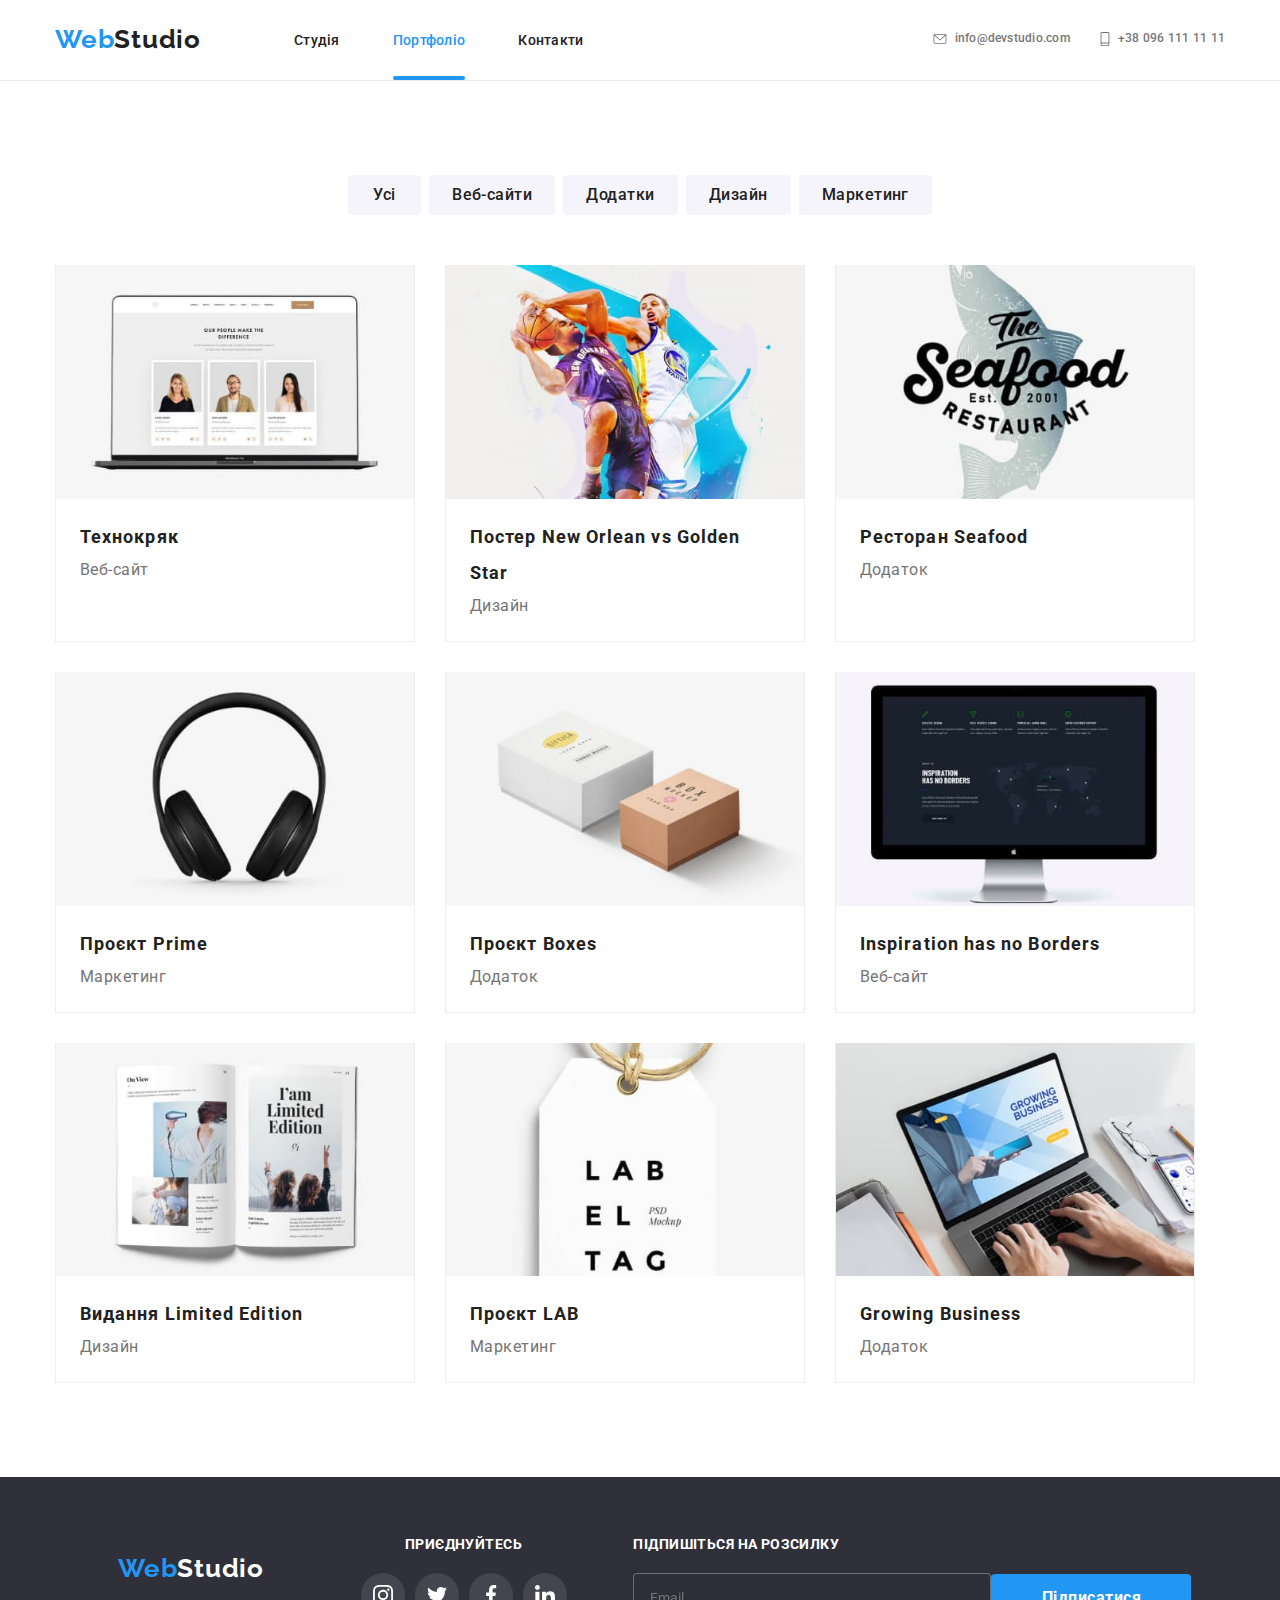
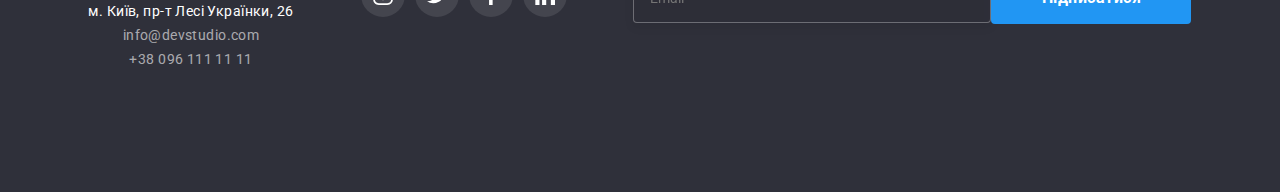
==== commit 829e47e9: "portfolio pictures" ====
--- a/portfolio.html
+++ b/portfolio.html
@@ -5,7 +5,7 @@
   <meta charset="UTF-8" />
   <meta http-equiv="X-UA-Compatible" content="IE=edge" />
   <meta name="viewport" content="width=device-width, initial-scale=1.0" />
-  <title>WebStudio7-Portfolio</title>
+  <title>WebStudio8-Portfolio</title>
 
   <link href="https://fonts.googleapis.com/css2?family=Raleway:wght@700&family=Roboto:wght@400;500;700;900&display=swap"
     rel="stylesheet" />
@@ -140,7 +140,22 @@
           <li class="portfolio__item">
             <a href="" class="portfolio__card-link link">
               <div class="thumb">
-                <img src="./images/portfolio/laptop.jpg" alt="ноутбук з зображенням веб-сторінки" width="370" />
+                <picture>
+                  <source
+                    srcset="./images/portfolio/technokriack270@1x.jpg 1x,./images/portfolio/technokriack270@2x.jpg 2x"
+                    media="(min-width: 1200px)">
+                </picture>
+                <picture>
+                  <source
+                    srcset="./images/portfolio/technokriack350@1x.jpg 1x,./images/portfolio/technokriack350@2x.jpg 2x"
+                    media="(min-width: 768px)">
+                </picture>
+                <picture>
+                  <source
+                    srcset="./images/portfolio/technokriack450@1x.jpg 1x,./images/portfolio/technokriack450@2x.jpg 2x"
+                    media="(min-width: 480px)">
+                  <img src="./images/portfolio/technokriack450@1x.jpg" alt="">
+                </picture>
                 <div class="thumb__overlay">
                   <p class="thumb__overlay-text">Ресурс пропонує комплексні пропозиції з різним рівнем функціоналу та
                     сервісів.
@@ -157,7 +172,19 @@
           <li class="portfolio__item">
             <article class="card">
               <a href="" class="portfolio__card-link link">
-                <img src="./images/portfolio/basketball.jpg" alt="два хлоаця грають в баскетбол" width="370" />
+                <picture>
+                  <source srcset="./images/portfolio/new-orlean270@1x.jpg 1x,./images/portfolio/new-orlean270@2x.jpg 2x"
+                    media="(min-width:1200px)">
+                </picture>
+                <picture>
+                  <source srcset="./images/portfolio/new-orlean350@1x.jpg 1x,./images/portfolio/new-orlean350@2x.jpg 2x"
+                    media="(min-width: 768px)">
+                </picture>
+                <picture>
+                  <source srcset="./images/portfolio/new-orlean450@1x.jpg 1x,./images/portfolio/new-orlean450@2x.jpg 2x"
+                    media="(min-width: 480px)">
+                  <img src="./images/portfolio/new-orlean450@1x.jpg" alt="">
+                </picture>
 
                 <div class="card-metha">
                   <h2 class="card-metha__titel">Постер <span lang="en">New Orlean vs Golden Star</span></h2>
@@ -170,8 +197,19 @@
           <li class="portfolio__item">
             <article class="card">
               <a href="" class="portfolio__card-link link">
-                <img src="./images/portfolio/seafood.jpg" alt="логотип ресторану з однотонним лососем на задньому фоні"
-                  width="370" />
+                <picture>
+                  <source srcset="./images/portfolio/seafood270@1x.jpg 1x,./images/portfolio/seafood270@2x.jpg 2x"
+                    media="(min-width: 1200px)">
+                </picture>
+                <picture>
+                  <source srcset="./images/portfolio/seafood350@1x.jpg 1x,./images/portfolio/seafood350@2x.jpg 2x"
+                    media="(min-width: 768px)">
+                </picture>
+                <picture>
+                  <source srcset="./images/portfolio/seafood450@1x.jpg 1x,./images/portfolio/seafood450@2x.jpg 2x"
+                    media="(min-width: 480px)">
+                  <img src="./images/portfolio/seafood450@1x.jpg" alt="">
+                </picture>
 
                 <div class="card-metha">
                   <h2 class="card-metha__titel">Ресторан <span lang="en">Seafood</span></h2>
@@ -184,8 +222,22 @@
           <li class="portfolio__item">
             <article class="card">
               <a href="" class="portfolio__card-link link">
-                <img src="./images/portfolio/headphones.jpg" alt="навушники" width="370" />
-
+                <picture>
+                  <source
+                    srcset="./images/portfolio/headphones370@1x.jpg 1x, ./images/portfolio/headphones370@2x.jpg 2x"
+                    media="min-width: 1200px">
+                </picture>
+                <picture>
+                  <source
+                    srcset="./images/portfolio/headphones354@1x.jpg 1x, ./images/portfolio/headphones354@2x.jpg 2x"
+                    media="min-width: 768px">
+                </picture>
+                <picture>
+                  <source
+                    srcset="./images/portfolio/headphones450@1x.jpg 1x, ./images/portfolio/headphones450@2x.jpg 2x"
+                    media="min-width: 480px">
+                  <img src="./images/portfolio/headphones450@1x.jpg" alt="">
+                </picture>
                 <div class="card-metha">
                   <h2 class="card-metha__titel">Проєкт <span lang="en">Prime</span></h2>
                   <p class="card-metha__subtitle">Маркетинг</p>
@@ -198,8 +250,19 @@
           <li class="portfolio__item">
             <article class="card">
               <a href="" class="portfolio__card-link link">
-                <img src="./images/portfolio/boxes.jpg" alt="дві коробки" width="370" />
-
+                <picture>
+                  <source srcset="./images/portfolio/boxes370@1x.jpg 1x,./images/portfolio/boxes370@2x.jpg 2x"
+                    media="(min-width: 1200px)">
+                </picture>
+                <picture>
+                  <source srcset="./images/portfolio/boxes354@1x.jpg 1x,./images/portfolio/boxes354@2x.jpg 2x"
+                    media="(min-width: 768px)">
+                </picture>
+                <picture>
+                  <source srcset="./images/portfolio/boxes450@1x.jpg 1x,./images/portfolio/boxes450@2x.jpg 2x"
+                    media="(min-width: 480px)">
+                  <img src="./images/portfolio/boxes450@1x.jpg" alt="">
+                </picture>
                 <div class="card-metha">
                   <h2 class="card-metha__titel">Проєкт <span lang="en">Boxes</span></h2>
                   <p class="card-metha__subtitle">Додаток</p>
@@ -212,8 +275,19 @@
           <li class="portfolio__item">
             <article class="card">
               <a href="" class="portfolio__card-link link">
-                <img src="./images/portfolio/iMac.jpg" alt="комп'ютер відомої марки" width="370" />
-
+                <picture>
+                  <source srcset="./images/portfolio/display370@1x.jpg 1x, ./images/portfolio/display370@2x.jpg 2x"
+                    media="(min-width: 1200px)">
+                </picture>
+                <picture>
+                  <source srcset="./images/portfolio/display354@1x.jpg, ./images/portfolio/display354@2x.jpg 2x"
+                    media="(min-width: 768px)">
+                </picture>
+                <picture>
+                  <source srcset="./images/portfolio/display450@1x.jpg 1x, ./images/portfolio/display450@2x.jpg 2x"
+                    media="(min-width: 480px)">
+                  <img src="./images/portfolio/display450@1x.jpg" alt="">
+                </picture>
                 <div class="card-metha">
                   <h2 class="card-metha__titel" lang="en">Inspiration has no Borders</h2>
                   <p class="card-metha__subtitle">Веб-сайт</p>
@@ -225,8 +299,19 @@
           <li class="portfolio__item border">
             <article class="card">
               <a href="" class="portfolio__card-link link">
-                <img src="./images/portfolio/book.jpg" alt="журнал" width="370" />
-
+                <picture>
+                  <source srcset="./images/portfolio/book370@1x.jpg 1x,./images/portfolio/book370@2x.jpg 2x"
+                    media="(min-width: 1200px)">
+                </picture>
+                <picture>
+                  <source srcset="./images/portfolio/book354@1x.jpg 1x,./images/portfolio/book354@2x.jpg 2x"
+                    media="(min-width: 768px)">
+                </picture>
+                <picture>
+                  <source srcset="./images/portfolio/book450@1x.jpg 1x,./images/portfolio/book450@2x.jpg 2x"
+                    media="(min-width: 480px)">
+                  <img src="./images/portfolio/book450@1x.jpg" alt="">
+                </picture>
                 <div class="card-metha">
                   <h2 class="card-metha__titel">Видання <span lang="en">Limited Edition</span></h2>
                   <p class="card-metha__subtitle">Дизайн</p>
@@ -239,8 +324,19 @@
           <li class="portfolio__item">
             <article class="card">
               <a href="" class="portfolio__card-link link">
-                <img src="./images/portfolio/lab.jpg" alt="картонний ярлик з логотипом проєкту" width="370" />
-
+                <picture>
+                  <source srcset="./images/portfolio/lab370@1x.jpg 1x,./ images/portfolio/lab370@2x.jpg2x"
+                    media="(min-width: 1200px)">
+                </picture>
+                <picture>
+                  <source srcset="./images/portfolio/lab354@1x.jpg 1x,./images/portfolio/lab354@2x.jpg 2x"
+                    media="(min-width: 768px)">
+                </picture>
+                <picture>
+                  <source srcset="./images/portfolio/lab450@1x.jpg 1x,./images/portfolio/lab450@2x.jpg 2x"
+                    media="(min-width: 480px)">
+                  <img src="./images/portfolio/lab450@1x.jpg" alt="">
+                </picture>
                 <div class="card-metha">
                   <h2 class="card-metha__titel">Проєкт <span lang="en">LAB</span></h2>
                   <p class="card-metha__subtitle">Маркетинг</p>
@@ -252,7 +348,22 @@
           <li class="portfolio__item">
             <article class="card">
               <a href="" class="portfolio__card-link link">
-                <img src="./images/portfolio/hands.jpg" alt="руки над клавіатурою ноутбуку" width="370" />
+                <picture>
+                  <source
+                    srcset="./images/portfolio/laptop-370@1x (1).jpg 1x, ./images/portfolio/laptop-370@2x (1).jpg 2x"
+                    media="(min-width: 1200px)">
+                </picture>
+                <picture>
+                  <source
+                    srcset="./images/portfolio/laptop-354@1x (1).jpg 1x, ./images/portfolio/laptop-354@2x (1).jpg 2x"
+                    media="(min-width: 768px)">
+                </picture>
+                <picture>
+                  <source
+                    srcset="./images/portfolio/laptop-450@1x (1).jpg 1x, ./images/portfolio/laptop-450@2x (1).jpg 2x"
+                    media="(min-width: 480px)">
+                  <img src="./images/portfolio/laptop-450@1x (1).jpg" alt="">
+                </picture>
                 <div class="card-metha">
                   <h2 class="card-metha__titel" lang="en">Growing Business</h2>
                   <p class="card-metha__subtitle">Додаток</p>
--- a/css/main.min.css
+++ b/css/main.min.css
@@ -1 +1 @@
-.visually-hidden{position:absolute;white-space:nowrap;width:1px;height:1px;overflow:hidden;border:0;padding:0;clip:rect(0 0 0 0);-webkit-clip-path:inset(50%);clip-path:inset(50%);margin:-1px}html{-webkit-box-sizing:border-box;box-sizing:border-box}*,*::before,*::after{-webkit-box-sizing:inherit;box-sizing:inherit}ul{padding:0;list-style:none;margin:0}img{display:block;width:100%;height:auto}address{font-style:normal}h1,h2,h3,h4,h5,h6,p{margin-top:0;margin-bottom:0}body{font-family:Roboto,sans-serif;color:#212121;background-color:#fff;letter-spacing:.03em;font-size:14px}.body.is-open{overflow:hidden}.list{list-style:none;margin:0}.link{text-decoration:none}.flex-container{display:-webkit-box;display:-ms-flexbox;display:flex;-webkit-box-pack:justify;-ms-flex-pack:justify;justify-content:space-between}button{cursor:pointer}a{cursor:pointer;text-decoration:inherit}header{position:relative}.logo{display:block;font-family:Raleway;font-size:26px;font-weight:700;line-height:1.19;letter-spacing:.03em;text-align:left;text-decoration:none}@media screen and (max-width: 480px){.logo{padding-top:16px;padding-bottom:16px}}@media screen and (min-width: 480px){.logo{font-size:24px;padding-top:16px;padding-bottom:16px}}@media screen and (min-width: 768px){.logo{font-size:26px}}@media screen and (min-width: 1170px){.logo{font-size:26px}}.header-portfolio{border-bottom:1px solid #ececec}.header__logo{color:var(--second-half-logo)}.header__logo--blue{color:#2196f3}@media screen and (min-width: 480px){.header__logo{padding-top:16px;padding-bottom:16px;margin-right:auto}}@media screen and (min-width: 768px){.header__logo{padding-top:26px;padding-bottom:26px;margin-right:88px}}@media screen and (min-width: 1170px){.header__logo{padding-top:24px;padding-bottom:25px;margin-right:93px}}.mobile-menu__button .button-menu__icon-cross{display:none}.header-contacts{display:-webkit-box;display:-ms-flexbox;display:flex;padding-bottom:0px;margin-left:auto;margin-top:0;margin-bottom:0;padding-left:0}@media screen and (max-width: 768px){.header-contacts{display:none}}@media screen and (min-width: 768px){.header-contacts{display:block;padding-top:21px;padding-bottom:21px}.header-contacts:not(:last-child){margin-bottom:10px}}@media screen and (min-width: 1170px){.header-contacts{display:-webkit-box;display:-ms-flexbox;display:flex;padding:0}}@media screen and (min-width: 768px)and (max-width: 1169px){.header-contacts__contact-mail{margin-bottom:10px}}@media screen and (min-width: 1170px){.header-contacts__contact-mail{margin-right:30px}}.header-contacts__contact-phone,.header-contacts__contact-mail{display:block;font-weight:500;color:#757575;line-height:1.17;font-size:14px;letter-spacing:.02em;display:-webkit-box;display:-ms-flexbox;display:flex;-webkit-box-align:center;-ms-flex-align:center;align-items:center;-webkit-transition-property:color;transition-property:color;-webkit-transition-duration:250ms;transition-duration:250ms;-webkit-transition-timing-function:cubic-bezier(0.4, 0, 0.2, 1);transition-timing-function:cubic-bezier(0.4, 0, 0.2, 1)}.header-contacts__contact-phone:hover,.header-contacts__contact-phone:focus,.header-contacts__contact-phone:active,.header-contacts__contact-mail:hover,.header-contacts__contact-mail:focus,.header-contacts__contact-mail:active{color:#2196f3}@media screen and (min-width: 768px){.header-contacts__contact-phone,.header-contacts__contact-mail{font-size:12px;line-height:1.16;letter-spacing:.02em}}@media screen and (min-width: 1170px){.header-contacts__contact-phone,.header-contacts__contact-mail{padding-bottom:32px;padding-top:32px}}.header-contacts__mini-icon{width:16px;height:12px;fill:currentColor;margin-right:10px}@media screen and (min-width: 768px){.header-contacts__mini-icon{width:14px;height:10px;margin-right:8px}}.header-contacts__mini-icon--phone{width:12px;height:16px}@media screen and (min-width: 768px){.header-contacts__mini-icon--phone{width:10px;height:14px;margin-right:8px}}.nav{display:-webkit-box;display:-ms-flexbox;display:flex;-webkit-box-pack:justify;-ms-flex-pack:justify;justify-content:space-between}.nav-links{padding-bottom:0px;margin-right:auto;display:-webkit-box;display:-ms-flexbox;display:flex;-webkit-box-pack:start;-ms-flex-pack:start;justify-content:flex-start;-webkit-box-align:center;-ms-flex-align:center;align-items:center;margin-top:0;margin-bottom:0;display:none}@media screen and (min-width: 768px){.nav-links{display:-webkit-box;display:-ms-flexbox;display:flex}}.nav-links__item--current{position:relative}.nav-links__link.nav-links__item--current{color:#2196f3}.nav-links__item:not(:last-child){margin-right:50px}@media screen and (min-width: 768px){.nav-links__item:not(:last-child){margin-right:53px}}.nav-links__item--current::after{content:"";position:absolute;bottom:0;left:0;width:100%;border-bottom:4px solid #2196f3;border-radius:2px}.nav-links__link{display:block;font-weight:500;padding-top:32px;padding-bottom:32px;color:#212121;line-height:1.17;font-size:14px;letter-spacing:.02em;-webkit-transition-property:color;transition-property:color;-webkit-transition-duration:250ms;transition-duration:250ms;-webkit-transition-timing-function:cubic-bezier(0.4, 0, 0.2, 1);transition-timing-function:cubic-bezier(0.4, 0, 0.2, 1);text-decoration:none}.nav-links__link:hover,.nav-links__link:active,.nav-links__link:focus{color:#2196f3}.section-title{margin-bottom:50px;color:var(--title-color);font-weight:700;font-size:36px;line-height:1.16;text-align:center;letter-spacing:.03em}@media screen and (max-width: 1169px){.section-title{font-weight:700;font-size:28px;line-height:1.17;text-align:center;letter-spacing:.03em;margin-bottom:30px}}.section{padding-top:94px;padding-bottom:94px}@media screen and (max-width: 1199px){.section{padding-top:60px;padding-bottom:60px}}.container{width:100%;margin:0 auto;padding-left:15px;padding-right:15px}@media screen and (min-width: 480px){.container{width:480px}}@media screen and (min-width: 768px){.container{width:768px}}@media screen and (min-width: 1170px){.container{width:1200px}}.footer__logo{display:block;color:#fff}@media screen and (max-width: 1199px){.footer__logo{padding:0;margin-bottom:20px}}.footer__logo--blue{color:#2196f3}.footer__set-container{display:-webkit-box;display:-ms-flexbox;display:flex;-webkit-box-orient:vertical;-webkit-box-direction:normal;-ms-flex-direction:column;flex-direction:column;-webkit-box-align:center;-ms-flex-align:center;align-items:center}@media screen and (min-width: 480px){.footer__set-container{margin-bottom:60px}}@media screen and (max-width: 480px){.footer__set-container{margin-bottom:60px}}@media screen and (min-width: 1170px){.footer__set-container{margin-right:0}}.footer{background-color:#2f303a;padding-top:60px;padding-bottom:60px}@media screen and (min-width: 1200px){.footer{display:-webkit-box;display:-ms-flexbox;display:flex}}@media screen and (min-width: 480px){.footer__multi-block{display:-webkit-box;display:-ms-flexbox;display:flex;-webkit-box-pack:center;-ms-flex-pack:center;justify-content:center;-webkit-box-orient:vertical;-webkit-box-direction:normal;-ms-flex-direction:column;flex-direction:column}}@media screen and (min-width: 768px)and (max-width: 1199){.footer__multi-block{display:-webkit-box;display:-ms-flexbox;display:flex;-ms-flex-wrap:wrap;flex-wrap:wrap;-webkit-box-orient:horizontal;-webkit-box-direction:normal;-ms-flex-direction:row;flex-direction:row;-ms-flex-pack:distribute;justify-content:space-around}}@media screen and (min-width: 1200px){.footer__multi-block{-ms-flex-pack:distribute;justify-content:space-around;display:-webkit-box;display:-ms-flexbox;display:flex;-webkit-box-orient:horizontal;-webkit-box-direction:normal;-ms-flex-direction:row;flex-direction:row}}.footer-form__container{width:100%;text-align:center}@media screen and (min-width: 1170px){.footer-form__container{display:-webkit-box;display:-ms-flexbox;display:flex;-webkit-box-orient:horizontal;-webkit-box-direction:normal;-ms-flex-direction:row;flex-direction:row;-webkit-box-align:baseline;-ms-flex-align:baseline;align-items:baseline}}.footer-form__input{width:100%;height:50px;color:rgba(255,255,255,.3);background-color:rgba(47,48,58,.4);border:1px solid rgba(255,255,255,.3);-webkit-filter:drop-shadow(0px 4px 4px rgba(0, 0, 0, 0.15));filter:drop-shadow(0px 4px 4px rgba(0, 0, 0, 0.15));border-radius:4px;outline:none;padding-left:16px;margin-bottom:20px;-webkit-transition:border-color 250ms cubic-bezier(0.4, 0.84, 0.44, 1);transition:border-color 250ms cubic-bezier(0.4, 0.84, 0.44, 1)}@media screen and (min-width: 480px){.footer-form__input{width:450px}}@media screen and (min-width: 1170px){.footer-form__input{max-width:358px}}.footer-form__input:hover,.footer-form__input:active,.footer-form__input:focus{border:1px solid #2196f3}.footer-form__button-subscribe{display:block;position:relative;height:50px;width:200px;margin:0 auto;background-color:#2196f3;border-radius:4px;color:#fff;border:none;cursor:pointer;font-weight:700;font-size:16px;line-height:1.8;letter-spacing:.03em}@media screen and (min-width: 480px){.footer-form__button-subscribe{max-width:200px;max-height:50px}}.footer-form__button-subscribe::after{content:"";display:-webkit-box;display:-ms-flexbox;display:flex;width:24px;height:24px;background-image:url("../../images/form-icons/symbol-defs#plane.svg#plane");margin-left:12px}.footer-form__heading{font-family:"Roboto";font-style:normal;font-weight:700;font-size:14px;line-height:1.14;letter-spacing:.03em;text-transform:uppercase;margin-bottom:20px;text-align:center;color:#fff}@media screen and (min-width: 1170px){.footer-form__heading{text-align:left}}@media screen and (min-width: 480px){.footer-socials__container{margin-bottom:60px}}@media screen and (max-width: 480px){.footer-socials__container{margin-bottom:60px}}.footer-socials__button{display:-webkit-box;display:-ms-flexbox;display:flex;-webkit-box-align:center;-ms-flex-align:center;align-items:center;-webkit-box-pack:center;-ms-flex-pack:center;justify-content:center;border:none;width:44px;height:44px;border-radius:50%;background-color:rgba(255,255,255,.1019607843);-webkit-transition-property:background-color;transition-property:background-color;-webkit-transition-duration:250ms;transition-duration:250ms;-webkit-transition-timing-function:cubic-bezier(0.4, 0, 0.2, 1);transition-timing-function:cubic-bezier(0.4, 0, 0.2, 1)}.footer-socials__button:hover,.footer-socials__button:active,.footer-socials__button:focus{background-color:accent-color}.footer-socials>li+li{padding-left:10px}.footer__plane{width:24px;height:24px}.address-links__map{color:#fff;font-size:14px;line-height:1.7;letter-spacing:.03em;-webkit-transition-property:color;transition-property:color;-webkit-transition-duration:250ms;transition-duration:250ms;-webkit-transition-timing-function:cubic-bezier(0.4, 0, 0.2, 1);transition-timing-function:cubic-bezier(0.4, 0, 0.2, 1)}.address-links__map:hover,.address-links__map:active,.address-links__map:focus{color:#2196f3}.address{font-style:normal;text-align:center}.address-links__contact{color:rgba(255,255,255,.6);font-size:14px;line-height:1.7;letter-spacing:.03em;-webkit-transition-property:color;transition-property:color;-webkit-transition-duration:250ms;transition-duration:250ms;-webkit-transition-timing-function:cubic-bezier(0.4, 0, 0.2, 1);transition-timing-function:cubic-bezier(0.4, 0, 0.2, 1)}.address-links__contact:hover,.address-links__contact:active,.address-links__contact:focus{color:#2196f3}.address-links__item{margin-bottom:0;margin-right:0;margin-left:0}@media screen and (max-width: 767px){.address-links__item{margin-top:9px}}.footer-socails__heading{font-family:"Roboto";font-style:normal;font-weight:700;font-size:14px;line-height:1.14;letter-spacing:.03em;text-transform:uppercase;margin-bottom:20px;text-align:center;color:#fff}.footer-socials{display:-webkit-box;display:-ms-flexbox;display:flex;-webkit-box-pack:center;-ms-flex-pack:center;justify-content:center}.footer-socials>li+li{padding-left:10px}.footer-socials__icon{width:20px;height:20px;fill:#fff}.footer-socials__button{display:-webkit-box;display:-ms-flexbox;display:flex;-webkit-box-align:center;-ms-flex-align:center;align-items:center;-webkit-box-pack:center;-ms-flex-pack:center;justify-content:center;border:none;width:44px;height:44px;border-radius:50%;background-color:rgba(255,255,255,.1019607843);-webkit-transition-property:background-color;transition-property:background-color;-webkit-transition-duration:250ms;transition-duration:250ms;-webkit-transition-timing-function:cubic-bezier(0.4, 0, 0.2, 1);transition-timing-function:cubic-bezier(0.4, 0, 0.2, 1)}.footer-socials__button:hover,.footer-socials__button:active,.footer-socials__button:focus{background-color:#2196f3}.card-metha{border:1px solid #eee;border-top:none;padding-top:20px;padding-bottom:20px;padding-right:24px;padding-left:24px}.card-metha__subtitle{font-size:16px;color:#757575;line-height:1.87;margin-top:0;margin-bottom:0;letter-spacing:.03em}.card-metha__titel{color:#212121;font-weight:700;font-size:18px;line-height:2;letter-spacing:.06em}.hero .hero-title{letter-spacing:.06em;margin:0 auto;color:#fff;font-weight:900;font-size:24px;margin-bottom:30px;line-height:1.36;text-transform:uppercase;text-align:center}@media screen and (min-width: 480px){.hero .hero-title{max-width:360px;max-height:84px;font-size:26px;line-height:1.6;letter-spacing:.06em;color:#fff}}@media screen and (min-width: 768px){.hero .hero-title{max-width:360px;max-height:84px;font-size:26px;line-height:1.6;letter-spacing:.06em;color:#fff}}@media screen and (min-width: 1170px){.hero .hero-title{min-width:696px;max-height:120px;font-size:44px;line-height:1.36;letter-spacing:.06em;color:#fff}}.hero{padding:118px 0px;text-align:center;height:400px;background-repeat:no-repeat;background-size:cover;margin:0 auto;background-image:-webkit-gradient(linear, left bottom, left top, from(rgba(47, 48, 58, 0.4)), to(rgba(47, 48, 58, 0.4))),url("../images/header-overlay-phone.jpg");background-image:linear-gradient(to top, rgba(47, 48, 58, 0.4), rgba(47, 48, 58, 0.4)),url("../images/header-overlay-phone.jpg");background-color:#2f303a}@media screen and (max-width: 479px)and (min-device-pixel-ratio: 2),screen and (max-width: 479px)and (-webkit-min-device-pixel-ratio: 2),screen and (max-width: 479px)and (min-resolution: 192dpi),screen and (max-width: 479px)and (min-resolution: 2dppx){.hero{background-image:-webkit-gradient(linear, left bottom, left top, from(rgba(47, 48, 58, 0.4)), to(rgba(47, 48, 58, 0.4))),url("../images/header-mobile-overlay-2x.jpg");background-image:linear-gradient(to top, rgba(47, 48, 58, 0.4), rgba(47, 48, 58, 0.4)),url("../images/header-mobile-overlay-2x.jpg")}}@media screen and (min-width: 480px){.hero{max-width:480px;height:400px;background-image:-webkit-gradient(linear, left bottom, left top, from(rgba(47, 48, 58, 0.4)), to(rgba(47, 48, 58, 0.4))),url("../images/header-overlay-phone.jpg");background-image:linear-gradient(to top, rgba(47, 48, 58, 0.4), rgba(47, 48, 58, 0.4)),url("../images/header-overlay-phone.jpg");background-size:contain;background-position:center;overflow:hidden}}@media screen and (min-width: 480px)and (min-device-pixel-ratio: 2),screen and (min-width: 480px)and (-webkit-min-device-pixel-ratio: 2),screen and (min-width: 480px)and (min-resolution: 192dpi),screen and (min-width: 480px)and (min-resolution: 2dppx){.hero{background-image:-webkit-gradient(linear, left bottom, left top, from(rgba(47, 48, 58, 0.4)), to(rgba(47, 48, 58, 0.4))),url("../images/header-mobile-overlay-2x.jpg");background-image:linear-gradient(to top, rgba(47, 48, 58, 0.4), rgba(47, 48, 58, 0.4)),url("../images/header-mobile-overlay-2x.jpg")}}@media screen and (min-width: 768px){.hero{max-width:768px;height:400px;background-image:-webkit-gradient(linear, left bottom, left top, from(rgba(47, 48, 58, 0.4)), to(rgba(47, 48, 58, 0.4))),url("../images/header-overlay-tablet.jpg");background-image:linear-gradient(to top, rgba(47, 48, 58, 0.4), rgba(47, 48, 58, 0.4)),url("../images/header-overlay-tablet.jpg");background-size:contain;background-position:center;overflow:hidden}}@media screen and (min-width: 768px)and (min-device-pixel-ratio: 2),screen and (min-width: 768px)and (-webkit-min-device-pixel-ratio: 2),screen and (min-width: 768px)and (min-resolution: 192dpi),screen and (min-width: 768px)and (min-resolution: 2dppx){.hero{background-image:-webkit-gradient(linear, left bottom, left top, from(rgba(47, 48, 58, 0.4)), to(rgba(47, 48, 58, 0.4))),url("../images/header-overlay-tablet-2x.jpg");background-image:linear-gradient(to top, rgba(47, 48, 58, 0.4), rgba(47, 48, 58, 0.4)),url("../images/header-overlay-tablet-2x.jpg")}}@media screen and (min-width: 1170px){.hero{max-width:1600px;height:600px;background-image:-webkit-gradient(linear, left bottom, left top, from(rgba(47, 48, 58, 0.4)), to(rgba(47, 48, 58, 0.4))),url("../images/overlay.jpg");background-image:linear-gradient(to top, rgba(47, 48, 58, 0.4), rgba(47, 48, 58, 0.4)),url("../images/overlay.jpg");background-size:cover;overflow:hidden}}@media screen and (min-width: 1170px)and (min-device-pixel-ratio: 2),screen and (min-width: 1170px)and (-webkit-min-device-pixel-ratio: 2),screen and (min-width: 1170px)and (min-resolution: 192dpi),screen and (min-width: 1170px)and (min-resolution: 2dppx){.hero{background-image:-webkit-gradient(linear, left bottom, left top, from(rgba(47, 48, 58, 0.4)), to(rgba(47, 48, 58, 0.4))),url("../images/header-overlay-desktop-2x.jpg");background-image:linear-gradient(to top, rgba(47, 48, 58, 0.4), rgba(47, 48, 58, 0.4)),url("../images/header-overlay-desktop-2x.jpg")}}.hero__button--secondary{padding:10px 32px;background-color:#2196f3;color:#fff;line-height:1.87;font-weight:700;min-width:216px;text-align:center;letter-spacing:.06em;border:#2196f3;border-radius:4px}@media screen and (min-width: 480px){.hero__button--secondary{width:200px;height:50px}}@media screen and (min-width: 768px){.hero__button--secondary{width:200px;height:50px}}@media screen and (min-width: 1170px){.hero__button--secondary{width:216px;height:50px}}.section-features{padding-top:60px;padding-bottom:94px}@media screen and (max-width: 1169px){.section-features{padding-top:60px;padding-bottom:60px}}.features__subtitle{color:#757575;font-weight:400;font-size:14px;line-height:1.7;padding:0px 0px;margin:0px 0px;letter-spacing:.03em}@media screen and (min-width: 480px){.features__subtitle{width:480px}}@media screen and (min-width: 768px){.features__subtitle{width:354px}}@media screen and (min-width: 1170px){.features__subtitle{width:270px}}.features__title{font-size:14px;line-height:1.14;text-transform:uppercase;margin-bottom:10px;color:#212121;line-height:1.2;letter-spacing:.03em;font-weight:700}@media screen and (max-width: 767px){.features__title{display:-webkit-box;display:-ms-flexbox;display:flex;-webkit-box-pack:center;-ms-flex-pack:center;justify-content:center}}@media screen and (min-width: 768px){.features__title{width:270px}}@media screen and (min-width: 1170px){.features__title{text-align:left}}.features__pictures-list{padding:0}@media screen and (min-width: 768px){.features__pictures-list{gap:30px;display:-webkit-box;display:-ms-flexbox;display:flex;-ms-flex-wrap:wrap;flex-wrap:wrap}}@media screen and (min-width: 1170px){.features__pictures-list{display:-webkit-box;display:-ms-flexbox;display:flex;gap:30px}}@media screen and (max-width: 767px){.pictures-list__item:not(:last-child){margin-bottom:30px}}@media screen and (min-width: 768px){.pictures-list__item:not(:last-child){width:354px}}@media screen and (min-width: 1170px){.pictures-list__item:not(:last-child){width:270px}}.pictures-list__item::before{content:"";display:block;height:120px;background-color:#f5f4fa;border-radius:4px;margin-bottom:30px;background-repeat:no-repeat;background-position:center;background-size:70px}@media screen and (min-width: 480px){.pictures-list__item::before{width:100%}}@media screen and (min-width: 768px){.pictures-list__item::before{width:354px}}@media screen and (min-width: 1170px){.pictures-list__item::before{max-width:270px}}.weather-radar::before{background-image:url(../images/features/antenna.svg)}.clock::before{background-image:url(../images/features/clock.svg)}.laptop::before{background-image:url(../images/features/diagram.svg)}.spaceman::before{background-image:url(../images/features/astronaut.svg)}.team{background-color:#f5f4fa}.team-members{gap:30px;margin:0;padding:0}@media screen and (min-width: 768px){.team-members{gap:30px;display:-webkit-box;display:-ms-flexbox;display:flex}}@media screen and (min-width: 768px)and (max-width: 1170px){.team-members{-ms-flex-wrap:wrap;flex-wrap:wrap}}@media screen and (min-width: 1170px){.team-members{display:-webkit-box;display:-ms-flexbox;display:flex;margin-left:-15px;margin-right:-15px}}@media screen and (max-width: 480px){.team-members__worker:not(:last-child){margin-bottom:30px}}.team-members__worker{background:#fff;border-radius:0px 0px 4px 4px;-webkit-box-shadow:0px 1px 3px rgba(0,0,0,.12),0px 1px 1px rgba(0,0,0,.14),0px 2px 1px rgba(0,0,0,.2);box-shadow:0px 1px 3px rgba(0,0,0,.12),0px 1px 1px rgba(0,0,0,.14),0px 2px 1px rgba(0,0,0,.2)}@media screen and (min-width: 480px){.team-members__worker{width:450px}}@media screen and (min-width: 768px){.team-members__worker{width:354px}}@media screen and (min-width: 1170px){.team-members__worker{width:270px}}.team-card{padding:30px}.team-card__heading{margin-bottom:10px;font-weight:500;font-size:16px;line-height:1.18;letter-spacing:.03em;text-align:center;color:#212121}.team-card__job{color:#757575;font-size:16px;line-height:1.18;letter-spacing:.03em;text-align:center}.card-button>li+li{padding-left:10px}.card-button{display:-webkit-box;display:-ms-flexbox;display:flex;-webkit-box-pack:center;-ms-flex-pack:center;justify-content:center;-webkit-box-align:center;-ms-flex-align:center;align-items:center;margin-top:16px}.card-button__link{border:none;width:44px;height:44px;border-radius:50%;color:#afb1b8;display:-webkit-box;display:-ms-flexbox;display:flex;-webkit-box-pack:center;-ms-flex-pack:center;justify-content:center;-webkit-box-align:center;-ms-flex-align:center;align-items:center;-webkit-transition-property:background-color,color;transition-property:background-color,color;-webkit-transition-duration:250ms;transition-duration:250ms;-webkit-transition-timing-function:cubic-bezier(0.4, 0, 0.2, 1);transition-timing-function:cubic-bezier(0.4, 0, 0.2, 1)}.card-button__link:hover,.card-button__link:active,.card-button__link:focus{background-color:#2196f3;color:#fff}.card-button__icon{width:20px;height:20px;fill:currentColor}.section-work{padding-top:0;padding-left:0;padding-bottom:94px}@media screen and (max-width: 1170px){.section-work{padding-bottom:60px;display:none}}.work{display:-webkit-box;display:-ms-flexbox;display:flex}.work__item:not(:last-child){margin-right:30px}.work__item{width:370px;position:relative}.work__text{-webkit-box-pack:center;-ms-flex-pack:center;justify-content:center;-webkit-box-align:center;-ms-flex-align:center;align-items:center;display:-webkit-box;display:-ms-flexbox;display:flex;position:absolute;bottom:0;color:#fff;font-weight:700;text-transform:uppercase;height:70px;width:100%;background-color:rgba(47,48,58,.8)}.clients{gap:30px}@media screen and (min-width: 480px){.clients{-webkit-box-pack:center;-ms-flex-pack:center;justify-content:center;display:-webkit-box;display:-ms-flexbox;display:flex;-ms-flex-wrap:wrap;flex-wrap:wrap;-ms-flex-preferred-size:calc((100% - 60px)/2);flex-basis:calc((100% - 60px)/2)}}@media screen and (min-width: 1170px){.clients{display:-webkit-box;display:-ms-flexbox;display:flex}}.clients__image{height:92px}@media screen and (min-width: 480px){.clients__image{max-width:210px}}@media screen and (min-width: 1170px){.clients__image{max-width:170px}}.clients__link{display:-webkit-box;display:-ms-flexbox;display:flex;-webkit-box-pack:center;-ms-flex-pack:center;justify-content:center;fill:#afb1b8;border:1px solid #afb1b8;border-radius:4px;-webkit-transition-property:background-color,fill;transition-property:background-color,fill;-webkit-transition-duration:250ms;transition-duration:250ms;-webkit-transition-timing-function:cubic-bezier(0.4, 0, 0.2, 1);transition-timing-function:cubic-bezier(0.4, 0, 0.2, 1)}@media screen and (min-width: 480px){.clients__link{max-width:210px}}.clients__link:hover,.clients__link:active,.clients__link:focus{fill:#2196f3;border-color:#2196f3}@media screen and (max-width: 479px){.clients__item:not(:last-child){margin-bottom:30px}}.clients__item{height:92px;width:170px}@media screen and (max-width: 479px){.clients__item{margin-top:0;width:50%;margin:0 auto}}.backdrop.is-hidden{pointer-events:none;opacity:0;visibility:hidden}.backdrop{position:fixed;width:100%;height:100%;top:0;left:0;-webkit-transition:opacity 250ms cubic-bezier(0.4, 0.84, 0.44, 1),visibility 250ms cubic-bezier(0.4, 0.84, 0.44, 1);transition:opacity 250ms cubic-bezier(0.4, 0.84, 0.44, 1),visibility 250ms cubic-bezier(0.4, 0.84, 0.44, 1);background-color:rgba(0,0,0,.2)}.modal{position:absolute;top:50%;left:50%;-webkit-transform:translate(-50%, -50%);transform:translate(-50%, -50%);border-radius:4px;background-color:#fff;overflow-y:scroll;z-index:999;overflow-y:scroll}@media screen and (max-width: 479px){.modal{width:300px;height:700px}}@media screen and (min-width: 480px){.modal{width:450px;height:609px}}@media screen and (min-width: 1170px){.modal{width:528px;height:581px;overflow:hidden}}@media screen and (min-width: 768px)and (max-width: 1169px){.modal{width:450px}}.modal__button-close{position:absolute;display:-webkit-box;display:-ms-flexbox;display:flex;-webkit-box-align:center;-ms-flex-align:center;align-items:center;-webkit-box-pack:center;-ms-flex-pack:center;justify-content:center;top:9px;right:9px;width:30px;height:30px;border-radius:50%;border:1px solid rgba(0,0,0,.1);cursor:pointer;-webkit-transition:fill 250ms cubic-bezier(0.4, 0.84, 0.44, 1);transition:fill 250ms cubic-bezier(0.4, 0.84, 0.44, 1);background-color:#fff;z-index:10000}.modal__button-close:hover .modal__close-icon,.modal__button-close:active .modal__close-icon,.modal__button-close:focus .modal__close-icon{fill:#2196f3;border-color:rgba(0,0,0,.1)}.modal__close-icon{width:11px;height:11px;fill:#000;-webkit-transition:fill 250ms cubic-bezier(0.4, 0.84, 0.44, 1);transition:fill 250ms cubic-bezier(0.4, 0.84, 0.44, 1)}.modal__heading{font-weight:700;font-size:20px;line-height:23px;text-align:center;letter-spacing:.03em;color:#212121;margin-bottom:12px}.modal__label{color:#757575;font-weight:400;font-size:12px;line-height:14px;letter-spacing:.01em;margin-bottom:4px}.modal-container{display:-webkit-box;display:-ms-flexbox;display:flex;-webkit-box-orient:vertical;-webkit-box-direction:normal;-ms-flex-direction:column;flex-direction:column;-webkit-box-pack:center;-ms-flex-pack:center;justify-content:center;position:relative;padding:40px}.modal__input-icon{position:relative;margin-bottom:10px}.modal-input{width:100%;height:40px;padding-left:42px;border:1px solid rgba(33,33,33,.2);border-radius:4px;-webkit-transition:border-color 250ms cubic-bezier(0.4, 0.84, 0.44, 1);transition:border-color 250ms cubic-bezier(0.4, 0.84, 0.44, 1);outline:rgba(0,0,0,0)}.modal-input:hover,.modal-input:active,.modal-inpu:focus{border-color:#2196f3}.icon-person,.icon-phone,.icon-envelope{position:absolute;width:12px;height:12px;top:14px;left:15px}.modal-input:focus+.modal-input__entire-icon{fill:#2196f3}.modal-input__entire-icon{width:12px;height:12px;-webkit-transition:fill 250ms cubic-bezier(0.4, 0.84, 0.44, 1);transition:fill 250ms cubic-bezier(0.4, 0.84, 0.44, 1)}.modal__button-submit{display:-webkit-box;display:-ms-flexbox;display:flex;-webkit-box-pack:center;-ms-flex-pack:center;justify-content:center;-webkit-box-align:center;-ms-flex-align:center;align-items:center;margin-top:30px}.modal__comment{font-weight:400;font-size:12px;line-height:1.16;letter-spacing:.01em;resize:none;width:100%;height:120px;margin-bottom:20px;border:1px solid rgba(33,33,33,.2);border-radius:4px;-webkit-transition:border-color 250ms cubic-bezier(0.4, 0.84, 0.44, 1);transition:border-color 250ms cubic-bezier(0.4, 0.84, 0.44, 1);padding:12px 15px;outline:rgba(0,0,0,0)}@media screen and (min-width: 480px){.modal__comment{width:100%}}@media screen and (max-width: 480px){.modal__comment{width:100%}}.modal__comment:hover,.modal__comment:active,.modal__comment:focus{border-color:#2196f3}.modal__comment::-webkit-input-placeholder{color:rgba(117,117,117,.5)}.modal__comment::-moz-placeholder{color:rgba(117,117,117,.5)}.modal__comment:-ms-input-placeholder{color:rgba(117,117,117,.5)}.modal__comment::-ms-input-placeholder{color:rgba(117,117,117,.5)}.modal__comment::placeholder{color:rgba(117,117,117,.5)}.modal__checkbox-label{display:-webkit-box;display:-ms-flexbox;display:flex;-webkit-box-align:center;-ms-flex-align:center;align-items:center;-webkit-box-pack:center;-ms-flex-pack:center;justify-content:center;font-weight:400;font-size:14px;line-height:1.7;letter-spacing:.03em;color:#757575}@media screen and (min-width: 480px){.modal__checkbox-label{font-size:12px}}.modal__privasy-agreemant{color:#2196f3;text-decoration:underline;margin-left:8px}.modal__checkbox{position:absolute;white-space:nowrap;width:1px;height:1px;margin:-1px;overflow:hidden;border:0;padding:0;clip:rect(0 0 0 0);-webkit-clip-path:inset(50%);clip-path:inset(50%)}.modal__checkbox-icon{content:"";display:inline-block;width:16px;height:15px;border:2px solid #212121;border-radius:2px;margin-right:7px}.modal__checkbox:checked~.modal__checkbox-icon{background-color:#2196f3;background-image:url("../images/checkbox/checked.svg");background-repeat:no-repeat;background-position:center;background-origin:border-box;border-radius:2px;border:rgba(0,0,0,0)}.modal__button-submit{display:-webkit-box;display:-ms-flexbox;display:flex;-webkit-box-pack:center;-ms-flex-pack:center;justify-content:center;-webkit-box-align:center;-ms-flex-align:center;align-items:center;margin-top:30px}.modal__button-submit .submit{width:200px;height:50px;background:#2196f3;-webkit-box-shadow:0px 4px 4px rgba(0,0,0,.15);box-shadow:0px 4px 4px rgba(0,0,0,.15);border-radius:4px;border:none;font-weight:700;font-size:16px;line-height:1.87;-webkit-box-align:center;-ms-flex-align:center;align-items:center;text-align:center;letter-spacing:.06em;color:#fff}.filter{margin-bottom:50px;display:-webkit-box;display:-ms-flexbox;display:flex;-webkit-box-pack:center;-ms-flex-pack:center;justify-content:center}@media screen and (max-width: 479px){.filter{width:100%;-ms-flex-wrap:wrap;flex-wrap:wrap;row-gap:15px;-webkit-box-pack:start;-ms-flex-pack:start;justify-content:flex-start}}@media screen and (min-width: 480px){.filter{width:100%;-ms-flex-wrap:wrap;flex-wrap:wrap;row-gap:15px;-webkit-box-pack:start;-ms-flex-pack:start;justify-content:flex-start}}@media screen and (min-width: 768px){.filter{display:-webkit-box;display:-ms-flexbox;display:flex;-webkit-box-pack:center;-ms-flex-pack:center;justify-content:center;margin-bottom:50px}}.filter__button-primary{font-family:inherit;background-color:#f5f4fa;color:#212121;font-weight:500;font-size:16px;line-height:1.6;padding:6px 22px;text-align:center;min-width:73px;text-align:center;letter-spacing:.03em;border-radius:4px;border:1px solid rgba(0,0,0,0);-webkit-transition:background-color 250ms cubic-bezier(0.4, 0.84, 0.44, 1),color 250ms cubic-bezier(0.4, 0.84, 0.44, 1),-webkit-box-shadow 250ms cubic-bezier(0.4, 0.84, 0.44, 1);transition:background-color 250ms cubic-bezier(0.4, 0.84, 0.44, 1),color 250ms cubic-bezier(0.4, 0.84, 0.44, 1),-webkit-box-shadow 250ms cubic-bezier(0.4, 0.84, 0.44, 1);transition:background-color 250ms cubic-bezier(0.4, 0.84, 0.44, 1),color 250ms cubic-bezier(0.4, 0.84, 0.44, 1),box-shadow 250ms cubic-bezier(0.4, 0.84, 0.44, 1);transition:background-color 250ms cubic-bezier(0.4, 0.84, 0.44, 1),color 250ms cubic-bezier(0.4, 0.84, 0.44, 1),box-shadow 250ms cubic-bezier(0.4, 0.84, 0.44, 1),-webkit-box-shadow 250ms cubic-bezier(0.4, 0.84, 0.44, 1)}.filter__button-primary:hover,.filter__button-primary:active,.filter__button-primary:focus{background-color:#2196f3;color:#fff;-webkit-box-shadow:0px 3px 1px rgba(0,0,0,.1),0px 1px 2px rgba(0,0,0,.08),0px 2px 2px rgba(0,0,0,.12);box-shadow:0px 3px 1px rgba(0,0,0,.1),0px 1px 2px rgba(0,0,0,.08),0px 2px 2px rgba(0,0,0,.12)}.filter__item:not(:last-child){margin-right:8px}.portfolio{gap:30px;display:-webkit-box;display:-ms-flexbox;display:flex;-ms-flex-wrap:wrap;flex-wrap:wrap}@media screen and (max-width: 479px){.portfolio__item:not(:last-child){margin-bottom:30px}}@media screen and (max-width: 479px){.portfolio__item{width:100%}}@media screen and (min-width: 480px){.portfolio__item{display:-webkit-box;display:-ms-flexbox;display:flex;-ms-flex-wrap:wrap;flex-wrap:wrap;width:354px}}@media screen and (min-width: 1200px){.portfolio__item{-ms-flex-preferred-size:calc(33.3333333333% - 30px);flex-basis:calc(33.3333333333% - 30px)}}.portfolio__card-link:hover .overlay{-webkit-transform:translateY(0);transform:translateY(0);-webkit-transition:250ms cubic-bezier(0.4, 0, 0.2, 1);transition:250ms cubic-bezier(0.4, 0, 0.2, 1)}.portfolio__card-link{font-size:18px;color:#212121;display:block;-webkit-transition-property:-webkit-box-shadow;transition-property:-webkit-box-shadow;transition-property:box-shadow;transition-property:box-shadow, -webkit-box-shadow;-webkit-transition-duration:250ms;transition-duration:250ms;-webkit-transition-timing-function:cubic-bezier(0.4, 0, 0.2, 1);transition-timing-function:cubic-bezier(0.4, 0, 0.2, 1)}.portfolio__card-link:hover,.portfolio__card-link:focus,.portfolio__card-link:active{-webkit-box-shadow:0px 1px 1px rgba(0,0,0,.12),0px 4px 4px rgba(0,0,0,.06),1px 4px 6px rgba(0,0,0,.16);box-shadow:0px 1px 1px rgba(0,0,0,.12),0px 4px 4px rgba(0,0,0,.06),1px 4px 6px rgba(0,0,0,.16)}.thumb{position:relative;overflow:hidden}.thumb__overlay{position:absolute;width:100%;height:100%;top:0;left:0;background-color:rgba(33,150,243,.9);-webkit-transform:translateY(100%);transform:translateY(100%);-webkit-transition:250ms cubic-bezier(0.4, 0, 0.2, 1);transition:250ms cubic-bezier(0.4, 0, 0.2, 1)}.thumb__overlay-text{color:#fff;line-height:1.55;font-size:18px;letter-spacing:.03em;width:322px;height:168px;padding-top:63px;padding-left:24px}.portfolio__card-link:hover .thumb__overlay{-webkit-transform:translateY(0);transform:translateY(0);-webkit-transition:250ms cubic-bezier(0.4, 0, 0.2, 1);transition:250ms cubic-bezier(0.4, 0, 0.2, 1)}.mobile-menu{position:fixed;-webkit-box-orient:vertical;-webkit-box-direction:normal;-ms-flex-direction:column;flex-direction:column;-webkit-box-pack:justify;-ms-flex-pack:justify;justify-content:space-between;padding-top:48px;padding-left:40px;padding-bottom:48px;opacity:0;pointer-events:none;height:100%;top:0;left:0;background-color:#fff;-webkit-box-shadow:0px 4px 8px rgba(0,0,0,.04),0px 2px 4px rgba(0,0,0,.08),0px 1px 3px rgba(0,0,0,.16);box-shadow:0px 4px 8px rgba(0,0,0,.04),0px 2px 4px rgba(0,0,0,.08),0px 1px 3px rgba(0,0,0,.16);z-index:999;width:100%;overflow-y:scroll;-webkit-transition:opacity 250ms cubic-bezier(0.4, 0.84, 0.44, 1);transition:opacity 250ms cubic-bezier(0.4, 0.84, 0.44, 1)}.mobile-menu.is-open{pointer-events:all;opacity:1;display:-webkit-box;display:-ms-flexbox;display:flex}.mobile-menu__nav-links{display:-webkit-box;display:-ms-flexbox;display:flex;-webkit-box-orient:vertical;-webkit-box-direction:normal;-ms-flex-direction:column;flex-direction:column;font-weight:500;font-size:40px;line-height:1.17;text-align:center;letter-spacing:.02em;text-decoration:none;text-align:left;list-style:none}.nav-linksi-list__item:not(:last-child){margin-bottom:35px}.mobile-menu__contacts-item:not(:last-child){margin-bottom:32px}.mobile-menu__nav-link{color:#212121}.mobile-menu__nav-link:hover,.mobile-menu__nav-link:active,.mobile-menu__nav-link:focus{color:#2196f3}.mobile-menu__contacts{display:-webkit-box;display:-ms-flexbox;display:flex;-webkit-box-orient:vertical;-webkit-box-direction:normal;-ms-flex-direction:column;flex-direction:column;margin-bottom:64px}.mobile-menu__contact-phone{font-weight:500;font-size:34px;line-height:1.17;letter-spacing:.02em;color:#757575}.mobile-menu__contact-phone:hover,.mobile-menu__contact-phone:active,.mobile-menu__contact-phone:focus{color:#2196f3}.mobile-menu__contact-mail{font-weight:500;font-size:24px;line-height:1.16;letter-spacing:.02em;color:#757575}.mobile-menu__contact-mail:hover,.mobile-menu__contact-mail:active,.mobile-menu__contact-mail:focus{color:#2196f3}.mobile-menu__container{display:-webkit-box;display:-ms-flexbox;display:flex;-webkit-box-orient:vertical;-webkit-box-direction:normal;-ms-flex-direction:column;flex-direction:column;-webkit-box-pack:justify;-ms-flex-pack:justify;justify-content:space-between}.mobile-menu__nav-link--current{color:#2196f3}.mobile-menu__button{border:none;background-color:#fff;-webkit-transition:fill 250ms cubic-bezier(0.4, 0.84, 0.44, 1);transition:fill 250ms cubic-bezier(0.4, 0.84, 0.44, 1)}.mobile-menu__button:focus,.mobile-menu__button:active{fill:#2196f3}@media screen and (min-width: 768px){.mobile-menu__button{display:none}}.mobile-menu__button--close{position:absolute;top:21px;right:25.33px;border:none;background-color:#fff;-webkit-transition:fill 250ms cubic-bezier(0.4, 0.84, 0.44, 1);transition:fill 250ms cubic-bezier(0.4, 0.84, 0.44, 1)}.mobile-menu__button--close:focus,.mobile-menu__button--close:active{fill:#2196f3}.mobile-menu__social-links{display:-webkit-box;display:-ms-flexbox;display:flex;-ms-flex-wrap:wrap;flex-wrap:wrap;row-gap:5px}.social-links__item:not(:last-child){margin-right:10px;border-right:2px solid rgba(33,33,33,.2)}.social-links__link{color:#2196f3;padding-right:10px;font-weight:500;font-size:18px;line-height:1.22;letter-spacing:.02em}/*# sourceMappingURL=main.min.css.map */+.visually-hidden{position:absolute;white-space:nowrap;width:1px;height:1px;overflow:hidden;border:0;padding:0;clip:rect(0 0 0 0);-webkit-clip-path:inset(50%);clip-path:inset(50%);margin:-1px}html{-webkit-box-sizing:border-box;box-sizing:border-box}*,*::before,*::after{-webkit-box-sizing:inherit;box-sizing:inherit}ul{padding:0;list-style:none;margin:0}img{display:block;width:100%;height:auto}address{font-style:normal}h1,h2,h3,h4,h5,h6,p{margin-top:0;margin-bottom:0}body{font-family:Roboto,sans-serif;color:#212121;background-color:#fff;letter-spacing:.03em;font-size:14px}.body.is-open{overflow:hidden}.list{list-style:none;margin:0}.link{text-decoration:none}.flex-container{display:-webkit-box;display:-ms-flexbox;display:flex;-webkit-box-pack:justify;-ms-flex-pack:justify;justify-content:space-between}button{cursor:pointer}a{cursor:pointer;text-decoration:inherit}header{position:relative}.logo{display:block;font-family:Raleway;font-size:26px;font-weight:700;line-height:1.19;letter-spacing:.03em;text-align:left;text-decoration:none}@media screen and (max-width: 480px){.logo{padding-top:16px;padding-bottom:16px}}@media screen and (min-width: 480px){.logo{font-size:24px;padding-top:16px;padding-bottom:16px}}@media screen and (min-width: 768px){.logo{font-size:26px}}@media screen and (min-width: 1170px){.logo{font-size:26px}}.header-portfolio{border-bottom:1px solid #ececec}.header__logo{color:var(--second-half-logo)}.header__logo--blue{color:#2196f3}@media screen and (min-width: 480px){.header__logo{padding-top:16px;padding-bottom:16px;margin-right:auto}}@media screen and (min-width: 768px){.header__logo{padding-top:26px;padding-bottom:26px;margin-right:88px}}@media screen and (min-width: 1170px){.header__logo{padding-top:24px;padding-bottom:25px;margin-right:93px}}.mobile-menu__button .button-menu__icon-cross{display:none}.header-contacts{display:-webkit-box;display:-ms-flexbox;display:flex;padding-bottom:0px;margin-left:auto;margin-top:0;margin-bottom:0;padding-left:0}@media screen and (max-width: 768px){.header-contacts{display:none}}@media screen and (min-width: 768px){.header-contacts{display:block;padding-top:21px;padding-bottom:21px}.header-contacts:not(:last-child){margin-bottom:10px}}@media screen and (min-width: 1170px){.header-contacts{display:-webkit-box;display:-ms-flexbox;display:flex;padding:0}}@media screen and (min-width: 768px)and (max-width: 1169px){.header-contacts__contact-mail{margin-bottom:10px}}@media screen and (min-width: 1170px){.header-contacts__contact-mail{margin-right:30px}}.header-contacts__contact-phone,.header-contacts__contact-mail{display:block;font-weight:500;color:#757575;line-height:1.17;font-size:14px;letter-spacing:.02em;display:-webkit-box;display:-ms-flexbox;display:flex;-webkit-box-align:center;-ms-flex-align:center;align-items:center;-webkit-transition-property:color;transition-property:color;-webkit-transition-duration:250ms;transition-duration:250ms;-webkit-transition-timing-function:cubic-bezier(0.4, 0, 0.2, 1);transition-timing-function:cubic-bezier(0.4, 0, 0.2, 1)}.header-contacts__contact-phone:hover,.header-contacts__contact-phone:focus,.header-contacts__contact-phone:active,.header-contacts__contact-mail:hover,.header-contacts__contact-mail:focus,.header-contacts__contact-mail:active{color:#2196f3}@media screen and (min-width: 768px){.header-contacts__contact-phone,.header-contacts__contact-mail{font-size:12px;line-height:1.16;letter-spacing:.02em}}@media screen and (min-width: 1170px){.header-contacts__contact-phone,.header-contacts__contact-mail{padding-bottom:32px;padding-top:32px}}.header-contacts__mini-icon{width:16px;height:12px;fill:currentColor;margin-right:10px}@media screen and (min-width: 768px){.header-contacts__mini-icon{width:14px;height:10px;margin-right:8px}}.header-contacts__mini-icon--phone{width:12px;height:16px}@media screen and (min-width: 768px){.header-contacts__mini-icon--phone{width:10px;height:14px;margin-right:8px}}.nav{display:-webkit-box;display:-ms-flexbox;display:flex;-webkit-box-pack:justify;-ms-flex-pack:justify;justify-content:space-between}.nav-links{padding-bottom:0px;margin-right:auto;display:-webkit-box;display:-ms-flexbox;display:flex;-webkit-box-pack:start;-ms-flex-pack:start;justify-content:flex-start;-webkit-box-align:center;-ms-flex-align:center;align-items:center;margin-top:0;margin-bottom:0;display:none}@media screen and (min-width: 768px){.nav-links{display:-webkit-box;display:-ms-flexbox;display:flex}}.nav-links__item--current{position:relative}.nav-links__link.nav-links__item--current{color:#2196f3}.nav-links__item:not(:last-child){margin-right:50px}@media screen and (min-width: 768px){.nav-links__item:not(:last-child){margin-right:53px}}.nav-links__item--current::after{content:"";position:absolute;bottom:0;left:0;width:100%;border-bottom:4px solid #2196f3;border-radius:2px}.nav-links__link{display:block;font-weight:500;padding-top:32px;padding-bottom:32px;color:#212121;line-height:1.17;font-size:14px;letter-spacing:.02em;-webkit-transition-property:color;transition-property:color;-webkit-transition-duration:250ms;transition-duration:250ms;-webkit-transition-timing-function:cubic-bezier(0.4, 0, 0.2, 1);transition-timing-function:cubic-bezier(0.4, 0, 0.2, 1);text-decoration:none}.nav-links__link:hover,.nav-links__link:active,.nav-links__link:focus{color:#2196f3}.section-title{margin-bottom:50px;color:var(--title-color);font-weight:700;font-size:36px;line-height:1.16;text-align:center;letter-spacing:.03em}@media screen and (max-width: 1169px){.section-title{font-weight:700;font-size:28px;line-height:1.17;text-align:center;letter-spacing:.03em;margin-bottom:30px}}.section{padding-top:94px;padding-bottom:94px}@media screen and (max-width: 1199px){.section{padding-top:60px;padding-bottom:60px}}.container{width:100%;margin:0 auto;padding-left:15px;padding-right:15px}@media screen and (min-width: 480px){.container{width:480px}}@media screen and (min-width: 768px){.container{width:768px}}@media screen and (min-width: 1170px){.container{width:1200px}}.footer__logo{display:block;color:#fff}@media screen and (max-width: 1199px){.footer__logo{padding:0;margin-bottom:20px}}.footer__logo--blue{color:#2196f3}.footer__set-container{display:-webkit-box;display:-ms-flexbox;display:flex;-webkit-box-orient:vertical;-webkit-box-direction:normal;-ms-flex-direction:column;flex-direction:column;-webkit-box-align:center;-ms-flex-align:center;align-items:center}@media screen and (min-width: 480px){.footer__set-container{margin-bottom:60px}}@media screen and (max-width: 480px){.footer__set-container{margin-bottom:60px}}@media screen and (min-width: 1170px){.footer__set-container{margin-right:0}}.footer{background-color:#2f303a;padding-top:60px;padding-bottom:60px}@media screen and (min-width: 1200px){.footer{display:-webkit-box;display:-ms-flexbox;display:flex}}@media screen and (min-width: 480px){.footer__multi-block{display:-webkit-box;display:-ms-flexbox;display:flex;-webkit-box-pack:center;-ms-flex-pack:center;justify-content:center;-webkit-box-orient:vertical;-webkit-box-direction:normal;-ms-flex-direction:column;flex-direction:column}}@media screen and (min-width: 768px)and (max-width: 1199){.footer__multi-block{display:-webkit-box;display:-ms-flexbox;display:flex;-ms-flex-wrap:wrap;flex-wrap:wrap;-webkit-box-orient:horizontal;-webkit-box-direction:normal;-ms-flex-direction:row;flex-direction:row;-ms-flex-pack:distribute;justify-content:space-around}}@media screen and (min-width: 1200px){.footer__multi-block{-ms-flex-pack:distribute;justify-content:space-around;display:-webkit-box;display:-ms-flexbox;display:flex;-webkit-box-orient:horizontal;-webkit-box-direction:normal;-ms-flex-direction:row;flex-direction:row}}.footer-form__container{width:100%;text-align:center}@media screen and (min-width: 1170px){.footer-form__container{display:-webkit-box;display:-ms-flexbox;display:flex;-webkit-box-orient:horizontal;-webkit-box-direction:normal;-ms-flex-direction:row;flex-direction:row;-webkit-box-align:baseline;-ms-flex-align:baseline;align-items:baseline}}.footer-form__input{width:100%;height:50px;color:rgba(255,255,255,.3);background-color:rgba(47,48,58,.4);border:1px solid rgba(255,255,255,.3);-webkit-filter:drop-shadow(0px 4px 4px rgba(0, 0, 0, 0.15));filter:drop-shadow(0px 4px 4px rgba(0, 0, 0, 0.15));border-radius:4px;outline:none;padding-left:16px;margin-bottom:20px;-webkit-transition:border-color 250ms cubic-bezier(0.4, 0.84, 0.44, 1);transition:border-color 250ms cubic-bezier(0.4, 0.84, 0.44, 1)}@media screen and (min-width: 480px){.footer-form__input{width:450px}}@media screen and (min-width: 1170px){.footer-form__input{max-width:358px}}.footer-form__input:hover,.footer-form__input:active,.footer-form__input:focus{border:1px solid #2196f3}.footer-form__button-subscribe{display:-webkit-box;display:-ms-flexbox;display:flex;-webkit-box-align:center;-ms-flex-align:center;align-items:center;-webkit-box-pack:space-evenly;-ms-flex-pack:space-evenly;justify-content:space-evenly;position:relative;height:50px;width:200px;margin:0 auto;background-color:#2196f3;border-radius:4px;color:#fff;border:none;cursor:pointer;font-weight:700;font-size:16px;line-height:1.8;letter-spacing:.03em}@media screen and (min-width: 480px){.footer-form__button-subscribe{max-width:200px;max-height:50px}}.footer-form__heading{font-family:"Roboto";font-style:normal;font-weight:700;font-size:14px;line-height:1.14;letter-spacing:.03em;text-transform:uppercase;margin-bottom:20px;text-align:center;color:#fff}@media screen and (min-width: 1170px){.footer-form__heading{text-align:left}}@media screen and (min-width: 480px){.footer-socials__container{margin-bottom:60px}}@media screen and (max-width: 480px){.footer-socials__container{margin-bottom:60px}}.footer-socials__button{display:-webkit-box;display:-ms-flexbox;display:flex;-webkit-box-align:center;-ms-flex-align:center;align-items:center;-webkit-box-pack:center;-ms-flex-pack:center;justify-content:center;border:none;width:44px;height:44px;border-radius:50%;background-color:rgba(255,255,255,.1019607843);-webkit-transition-property:background-color;transition-property:background-color;-webkit-transition-duration:250ms;transition-duration:250ms;-webkit-transition-timing-function:cubic-bezier(0.4, 0, 0.2, 1);transition-timing-function:cubic-bezier(0.4, 0, 0.2, 1)}.footer-socials__button:hover,.footer-socials__button:active,.footer-socials__button:focus{background-color:accent-color}.footer-socials>li+li{padding-left:10px}.address-links__map{color:#fff;font-size:14px;line-height:1.7;letter-spacing:.03em;-webkit-transition-property:color;transition-property:color;-webkit-transition-duration:250ms;transition-duration:250ms;-webkit-transition-timing-function:cubic-bezier(0.4, 0, 0.2, 1);transition-timing-function:cubic-bezier(0.4, 0, 0.2, 1)}.address-links__map:hover,.address-links__map:active,.address-links__map:focus{color:#2196f3}.address{font-style:normal;text-align:center}.address-links__contact{color:rgba(255,255,255,.6);font-size:14px;line-height:1.7;letter-spacing:.03em;-webkit-transition-property:color;transition-property:color;-webkit-transition-duration:250ms;transition-duration:250ms;-webkit-transition-timing-function:cubic-bezier(0.4, 0, 0.2, 1);transition-timing-function:cubic-bezier(0.4, 0, 0.2, 1)}.address-links__contact:hover,.address-links__contact:active,.address-links__contact:focus{color:#2196f3}.address-links__item{margin-bottom:0;margin-right:0;margin-left:0}@media screen and (max-width: 767px){.address-links__item{margin-top:9px}}.footer-socails__heading{font-family:"Roboto";font-style:normal;font-weight:700;font-size:14px;line-height:1.14;letter-spacing:.03em;text-transform:uppercase;margin-bottom:20px;text-align:center;color:#fff}.footer-socials{display:-webkit-box;display:-ms-flexbox;display:flex;-webkit-box-pack:center;-ms-flex-pack:center;justify-content:center}.footer-socials>li+li{padding-left:10px}.footer-socials__icon{width:20px;height:20px;fill:#fff}.footer-socials__button{display:-webkit-box;display:-ms-flexbox;display:flex;-webkit-box-align:center;-ms-flex-align:center;align-items:center;-webkit-box-pack:center;-ms-flex-pack:center;justify-content:center;border:none;width:44px;height:44px;border-radius:50%;background-color:rgba(255,255,255,.1019607843);-webkit-transition-property:background-color;transition-property:background-color;-webkit-transition-duration:250ms;transition-duration:250ms;-webkit-transition-timing-function:cubic-bezier(0.4, 0, 0.2, 1);transition-timing-function:cubic-bezier(0.4, 0, 0.2, 1)}.footer-socials__button:hover,.footer-socials__button:active,.footer-socials__button:focus{background-color:#2196f3}.card-metha{padding-top:20px;padding-bottom:20px;padding-right:24px;padding-left:24px}.card-metha__subtitle{font-size:16px;color:#757575;line-height:1.87;margin-top:0;margin-bottom:0;letter-spacing:.03em}.card-metha__titel{color:#212121;font-weight:700;font-size:18px;line-height:2;letter-spacing:.06em}.hero .hero-title{letter-spacing:.06em;margin:0 auto;color:#fff;font-weight:900;font-size:24px;margin-bottom:30px;line-height:1.36;text-transform:uppercase;text-align:center}@media screen and (min-width: 480px){.hero .hero-title{max-width:360px;max-height:84px;font-size:26px;line-height:1.6;letter-spacing:.06em;color:#fff}}@media screen and (min-width: 768px){.hero .hero-title{max-width:360px;max-height:84px;font-size:26px;line-height:1.6;letter-spacing:.06em;color:#fff}}@media screen and (min-width: 1170px){.hero .hero-title{min-width:696px;max-height:120px;font-size:44px;line-height:1.36;letter-spacing:.06em;color:#fff}}.hero{padding:118px 0px;text-align:center;height:400px;background-repeat:no-repeat;background-size:cover;margin:0 auto;background-image:-webkit-gradient(linear, left bottom, left top, from(rgba(47, 48, 58, 0.4)), to(rgba(47, 48, 58, 0.4))),url("../images/header-overlay-phone.jpg");background-image:linear-gradient(to top, rgba(47, 48, 58, 0.4), rgba(47, 48, 58, 0.4)),url("../images/header-overlay-phone.jpg");background-color:#2f303a}@media screen and (max-width: 479px)and (min-device-pixel-ratio: 2),screen and (max-width: 479px)and (-webkit-min-device-pixel-ratio: 2),screen and (max-width: 479px)and (min-resolution: 192dpi),screen and (max-width: 479px)and (min-resolution: 2dppx){.hero{background-image:-webkit-gradient(linear, left bottom, left top, from(rgba(47, 48, 58, 0.4)), to(rgba(47, 48, 58, 0.4))),url("../images/header-mobile-overlay-2x.jpg");background-image:linear-gradient(to top, rgba(47, 48, 58, 0.4), rgba(47, 48, 58, 0.4)),url("../images/header-mobile-overlay-2x.jpg")}}@media screen and (min-width: 480px){.hero{max-width:480px;height:400px;background-image:-webkit-gradient(linear, left bottom, left top, from(rgba(47, 48, 58, 0.4)), to(rgba(47, 48, 58, 0.4))),url("../images/header-overlay-phone.jpg");background-image:linear-gradient(to top, rgba(47, 48, 58, 0.4), rgba(47, 48, 58, 0.4)),url("../images/header-overlay-phone.jpg");background-size:contain;background-position:center;overflow:hidden}}@media screen and (min-width: 480px)and (min-device-pixel-ratio: 2),screen and (min-width: 480px)and (-webkit-min-device-pixel-ratio: 2),screen and (min-width: 480px)and (min-resolution: 192dpi),screen and (min-width: 480px)and (min-resolution: 2dppx){.hero{background-image:-webkit-gradient(linear, left bottom, left top, from(rgba(47, 48, 58, 0.4)), to(rgba(47, 48, 58, 0.4))),url("../images/header-mobile-overlay-2x.jpg");background-image:linear-gradient(to top, rgba(47, 48, 58, 0.4), rgba(47, 48, 58, 0.4)),url("../images/header-mobile-overlay-2x.jpg")}}@media screen and (min-width: 768px){.hero{max-width:768px;height:400px;background-image:-webkit-gradient(linear, left bottom, left top, from(rgba(47, 48, 58, 0.4)), to(rgba(47, 48, 58, 0.4))),url("../images/header-overlay-tablet.jpg");background-image:linear-gradient(to top, rgba(47, 48, 58, 0.4), rgba(47, 48, 58, 0.4)),url("../images/header-overlay-tablet.jpg");background-size:contain;background-position:center;overflow:hidden}}@media screen and (min-width: 768px)and (min-device-pixel-ratio: 2),screen and (min-width: 768px)and (-webkit-min-device-pixel-ratio: 2),screen and (min-width: 768px)and (min-resolution: 192dpi),screen and (min-width: 768px)and (min-resolution: 2dppx){.hero{background-image:-webkit-gradient(linear, left bottom, left top, from(rgba(47, 48, 58, 0.4)), to(rgba(47, 48, 58, 0.4))),url("../images/header-overlay-tablet-2x.jpg");background-image:linear-gradient(to top, rgba(47, 48, 58, 0.4), rgba(47, 48, 58, 0.4)),url("../images/header-overlay-tablet-2x.jpg")}}@media screen and (min-width: 1170px){.hero{max-width:1600px;height:600px;background-image:-webkit-gradient(linear, left bottom, left top, from(rgba(47, 48, 58, 0.4)), to(rgba(47, 48, 58, 0.4))),url("../images/overlay.jpg");background-image:linear-gradient(to top, rgba(47, 48, 58, 0.4), rgba(47, 48, 58, 0.4)),url("../images/overlay.jpg");background-size:cover;overflow:hidden}}@media screen and (min-width: 1170px)and (min-device-pixel-ratio: 2),screen and (min-width: 1170px)and (-webkit-min-device-pixel-ratio: 2),screen and (min-width: 1170px)and (min-resolution: 192dpi),screen and (min-width: 1170px)and (min-resolution: 2dppx){.hero{background-image:-webkit-gradient(linear, left bottom, left top, from(rgba(47, 48, 58, 0.4)), to(rgba(47, 48, 58, 0.4))),url("../images/header-overlay-desktop-2x.jpg");background-image:linear-gradient(to top, rgba(47, 48, 58, 0.4), rgba(47, 48, 58, 0.4)),url("../images/header-overlay-desktop-2x.jpg")}}.hero__button--secondary{padding:10px 32px;background-color:#2196f3;color:#fff;line-height:1.87;font-weight:700;min-width:216px;text-align:center;letter-spacing:.06em;border:#2196f3;border-radius:4px}@media screen and (min-width: 480px){.hero__button--secondary{width:200px;height:50px}}@media screen and (min-width: 768px){.hero__button--secondary{width:200px;height:50px}}@media screen and (min-width: 1170px){.hero__button--secondary{width:216px;height:50px}}.section-features{padding-top:60px;padding-bottom:94px}@media screen and (max-width: 1169px){.section-features{padding-top:60px;padding-bottom:60px}}.features__subtitle{color:#757575;font-weight:400;font-size:14px;line-height:1.7;padding:0px 0px;margin:0px 0px;letter-spacing:.03em}@media screen and (min-width: 480px){.features__subtitle{width:480px}}@media screen and (min-width: 768px){.features__subtitle{width:354px}}@media screen and (min-width: 1170px){.features__subtitle{width:270px}}.features__title{font-size:14px;line-height:1.14;text-transform:uppercase;margin-bottom:10px;color:#212121;line-height:1.2;letter-spacing:.03em;font-weight:700}@media screen and (max-width: 767px){.features__title{display:-webkit-box;display:-ms-flexbox;display:flex;-webkit-box-pack:center;-ms-flex-pack:center;justify-content:center}}@media screen and (min-width: 768px){.features__title{width:270px}}@media screen and (min-width: 1170px){.features__title{text-align:left}}.features__pictures-list{padding:0}@media screen and (min-width: 768px){.features__pictures-list{gap:30px;display:-webkit-box;display:-ms-flexbox;display:flex;-ms-flex-wrap:wrap;flex-wrap:wrap}}@media screen and (min-width: 1170px){.features__pictures-list{display:-webkit-box;display:-ms-flexbox;display:flex;gap:30px}}@media screen and (max-width: 767px){.pictures-list__item:not(:last-child){margin-bottom:30px}}@media screen and (min-width: 768px){.pictures-list__item:not(:last-child){width:354px}}@media screen and (min-width: 1170px){.pictures-list__item:not(:last-child){width:270px}}.pictures-list__item::before{content:"";display:block;height:120px;background-color:#f5f4fa;border-radius:4px;margin-bottom:30px;background-repeat:no-repeat;background-position:center;background-size:70px}@media screen and (min-width: 480px){.pictures-list__item::before{width:100%}}@media screen and (min-width: 768px){.pictures-list__item::before{width:354px}}@media screen and (min-width: 1170px){.pictures-list__item::before{max-width:270px}}.weather-radar::before{background-image:url(../images/features/antenna.svg)}.clock::before{background-image:url(../images/features/clock.svg)}.laptop::before{background-image:url(../images/features/diagram.svg)}.spaceman::before{background-image:url(../images/features/astronaut.svg)}.team{background-color:#f5f4fa}.team-members{gap:30px;margin:0;padding:0}@media screen and (min-width: 768px){.team-members{gap:30px;display:-webkit-box;display:-ms-flexbox;display:flex}}@media screen and (min-width: 768px)and (max-width: 1170px){.team-members{-ms-flex-wrap:wrap;flex-wrap:wrap}}@media screen and (min-width: 1170px){.team-members{display:-webkit-box;display:-ms-flexbox;display:flex;margin-left:-15px;margin-right:-15px}}@media screen and (max-width: 480px){.team-members__worker:not(:last-child){margin-bottom:30px}}.team-members__worker{background:#fff;border-radius:0px 0px 4px 4px;-webkit-box-shadow:0px 1px 3px rgba(0,0,0,.12),0px 1px 1px rgba(0,0,0,.14),0px 2px 1px rgba(0,0,0,.2);box-shadow:0px 1px 3px rgba(0,0,0,.12),0px 1px 1px rgba(0,0,0,.14),0px 2px 1px rgba(0,0,0,.2)}@media screen and (min-width: 480px){.team-members__worker{width:450px;margin-bottom:30px}}@media screen and (min-width: 768px){.team-members__worker{width:354px;margin-bottom:0}}@media screen and (min-width: 1170px){.team-members__worker{width:270px}}.team-card{padding:30px}.team-card__heading{margin-bottom:10px;font-weight:500;font-size:16px;line-height:1.18;letter-spacing:.03em;text-align:center;color:#212121}.team-card__job{color:#757575;font-size:16px;line-height:1.18;letter-spacing:.03em;text-align:center}.card-button>li+li{padding-left:10px}.card-button{display:-webkit-box;display:-ms-flexbox;display:flex;-webkit-box-pack:center;-ms-flex-pack:center;justify-content:center;-webkit-box-align:center;-ms-flex-align:center;align-items:center;margin-top:16px}.card-button__link{border:none;width:44px;height:44px;border-radius:50%;color:#afb1b8;display:-webkit-box;display:-ms-flexbox;display:flex;-webkit-box-pack:center;-ms-flex-pack:center;justify-content:center;-webkit-box-align:center;-ms-flex-align:center;align-items:center;-webkit-transition-property:background-color,color;transition-property:background-color,color;-webkit-transition-duration:250ms;transition-duration:250ms;-webkit-transition-timing-function:cubic-bezier(0.4, 0, 0.2, 1);transition-timing-function:cubic-bezier(0.4, 0, 0.2, 1)}.card-button__link:hover,.card-button__link:active,.card-button__link:focus{background-color:#2196f3;color:#fff}.card-button__icon{width:20px;height:20px;fill:currentColor}.section-work{padding-top:0;padding-left:0;padding-bottom:94px}@media screen and (max-width: 1170px){.section-work{padding-bottom:60px;display:none}}.work{display:-webkit-box;display:-ms-flexbox;display:flex}.work__item:not(:last-child){margin-right:30px}.work__item{width:370px;position:relative}.work__text{-webkit-box-pack:center;-ms-flex-pack:center;justify-content:center;-webkit-box-align:center;-ms-flex-align:center;align-items:center;display:-webkit-box;display:-ms-flexbox;display:flex;position:absolute;bottom:0;color:#fff;font-weight:700;text-transform:uppercase;height:70px;width:100%;background-color:rgba(47,48,58,.8)}.clients{gap:30px}@media screen and (min-width: 480px){.clients{-webkit-box-pack:center;-ms-flex-pack:center;justify-content:center;display:-webkit-box;display:-ms-flexbox;display:flex;-ms-flex-wrap:wrap;flex-wrap:wrap;-ms-flex-preferred-size:calc((100% - 60px)/2);flex-basis:calc((100% - 60px)/2)}}@media screen and (min-width: 1170px){.clients{display:-webkit-box;display:-ms-flexbox;display:flex}}.clients__image{height:92px}@media screen and (min-width: 480px){.clients__image{max-width:210px}}@media screen and (min-width: 1170px){.clients__image{max-width:170px}}.clients__link{display:-webkit-box;display:-ms-flexbox;display:flex;-webkit-box-pack:center;-ms-flex-pack:center;justify-content:center;fill:#afb1b8;border:1px solid #afb1b8;border-radius:4px;-webkit-transition-property:background-color,fill;transition-property:background-color,fill;-webkit-transition-duration:250ms;transition-duration:250ms;-webkit-transition-timing-function:cubic-bezier(0.4, 0, 0.2, 1);transition-timing-function:cubic-bezier(0.4, 0, 0.2, 1)}@media screen and (min-width: 480px){.clients__link{max-width:210px}}.clients__link:hover,.clients__link:active,.clients__link:focus{fill:#2196f3;border-color:#2196f3}@media screen and (max-width: 479px){.clients__item:not(:last-child){margin-bottom:30px}}.clients__item{height:92px;width:170px}@media screen and (max-width: 479px){.clients__item{margin-top:0;margin:0 auto}}.backdrop.is-hidden{pointer-events:none;opacity:0;visibility:hidden}.backdrop{position:fixed;width:100%;height:100%;top:0;left:0;-webkit-transition:opacity 250ms cubic-bezier(0.4, 0.84, 0.44, 1),visibility 250ms cubic-bezier(0.4, 0.84, 0.44, 1);transition:opacity 250ms cubic-bezier(0.4, 0.84, 0.44, 1),visibility 250ms cubic-bezier(0.4, 0.84, 0.44, 1);background-color:rgba(0,0,0,.2)}.modal{position:absolute;top:50%;left:50%;-webkit-transform:translate(-50%, -50%);transform:translate(-50%, -50%);border-radius:4px;background-color:#fff;overflow-y:scroll;z-index:999;overflow-y:scroll}@media screen and (max-width: 479px){.modal{width:300px;height:700px}}@media screen and (min-width: 480px){.modal{width:450px;height:609px}}@media screen and (min-width: 1170px){.modal{width:528px;height:581px;overflow:hidden}}@media screen and (min-width: 768px)and (max-width: 1169px){.modal{width:450px}}.modal__button-close{position:absolute;display:-webkit-box;display:-ms-flexbox;display:flex;-webkit-box-align:center;-ms-flex-align:center;align-items:center;-webkit-box-pack:center;-ms-flex-pack:center;justify-content:center;top:9px;right:9px;width:30px;height:30px;border-radius:50%;border:1px solid rgba(0,0,0,.1);cursor:pointer;-webkit-transition:fill 250ms cubic-bezier(0.4, 0.84, 0.44, 1);transition:fill 250ms cubic-bezier(0.4, 0.84, 0.44, 1);background-color:#fff;z-index:10000}.modal__button-close:hover .modal__close-icon,.modal__button-close:active .modal__close-icon,.modal__button-close:focus .modal__close-icon{fill:#2196f3;border-color:rgba(0,0,0,.1)}.modal__close-icon{width:11px;height:11px;fill:#000;-webkit-transition:fill 250ms cubic-bezier(0.4, 0.84, 0.44, 1);transition:fill 250ms cubic-bezier(0.4, 0.84, 0.44, 1)}.modal__heading{font-weight:700;font-size:20px;line-height:23px;text-align:center;letter-spacing:.03em;color:#212121;margin-bottom:12px}.modal__label{color:#757575;font-weight:400;font-size:12px;line-height:14px;letter-spacing:.01em;margin-bottom:4px}.modal-container{display:-webkit-box;display:-ms-flexbox;display:flex;-webkit-box-orient:vertical;-webkit-box-direction:normal;-ms-flex-direction:column;flex-direction:column;-webkit-box-pack:center;-ms-flex-pack:center;justify-content:center;position:relative;padding:40px}.modal__input-icon{position:relative;margin-bottom:10px}.modal-input{width:100%;height:40px;padding-left:42px;border:1px solid rgba(33,33,33,.2);border-radius:4px;-webkit-transition:border-color 250ms cubic-bezier(0.4, 0.84, 0.44, 1);transition:border-color 250ms cubic-bezier(0.4, 0.84, 0.44, 1);outline:rgba(0,0,0,0)}.modal-input:hover,.modal-input:active,.modal-inpu:focus{border-color:#2196f3}.icon-person,.icon-phone,.icon-envelope{position:absolute;width:12px;height:12px;top:14px;left:15px}.modal-input:focus+.modal-input__entire-icon{fill:#2196f3}.modal-input__entire-icon{width:12px;height:12px;-webkit-transition:fill 250ms cubic-bezier(0.4, 0.84, 0.44, 1);transition:fill 250ms cubic-bezier(0.4, 0.84, 0.44, 1)}.modal__button-submit{display:-webkit-box;display:-ms-flexbox;display:flex;-webkit-box-pack:center;-ms-flex-pack:center;justify-content:center;-webkit-box-align:center;-ms-flex-align:center;align-items:center;margin-top:30px}.modal__comment{font-weight:400;font-size:12px;line-height:1.16;letter-spacing:.01em;resize:none;width:100%;height:120px;margin-bottom:20px;border:1px solid rgba(33,33,33,.2);border-radius:4px;-webkit-transition:border-color 250ms cubic-bezier(0.4, 0.84, 0.44, 1);transition:border-color 250ms cubic-bezier(0.4, 0.84, 0.44, 1);padding:12px 15px;outline:rgba(0,0,0,0)}@media screen and (min-width: 480px){.modal__comment{width:100%}}@media screen and (max-width: 480px){.modal__comment{width:100%}}.modal__comment:hover,.modal__comment:active,.modal__comment:focus{border-color:#2196f3}.modal__comment::-webkit-input-placeholder{color:rgba(117,117,117,.5)}.modal__comment::-moz-placeholder{color:rgba(117,117,117,.5)}.modal__comment:-ms-input-placeholder{color:rgba(117,117,117,.5)}.modal__comment::-ms-input-placeholder{color:rgba(117,117,117,.5)}.modal__comment::placeholder{color:rgba(117,117,117,.5)}.modal__checkbox-label{display:-webkit-box;display:-ms-flexbox;display:flex;-webkit-box-align:center;-ms-flex-align:center;align-items:center;-webkit-box-pack:center;-ms-flex-pack:center;justify-content:center;font-weight:400;font-size:14px;line-height:1.7;letter-spacing:.03em;color:#757575}@media screen and (min-width: 480px){.modal__checkbox-label{font-size:12px}}.modal__privasy-agreemant{color:#2196f3;text-decoration:underline;margin-left:8px}.modal__checkbox{position:absolute;white-space:nowrap;width:1px;height:1px;margin:-1px;overflow:hidden;border:0;padding:0;clip:rect(0 0 0 0);-webkit-clip-path:inset(50%);clip-path:inset(50%)}.modal__checkbox-icon{content:"";display:inline-block;width:16px;height:15px;border:2px solid #212121;border-radius:2px;margin-right:7px}.modal__checkbox:checked~.modal__checkbox-icon{background-color:#2196f3;background-image:url("../images/checkbox/checked.svg");background-repeat:no-repeat;background-position:center;background-origin:border-box;border-radius:2px;border:rgba(0,0,0,0)}.modal__button-submit{display:-webkit-box;display:-ms-flexbox;display:flex;-webkit-box-pack:center;-ms-flex-pack:center;justify-content:center;-webkit-box-align:center;-ms-flex-align:center;align-items:center;margin-top:30px}.modal__button-submit .submit{width:200px;height:50px;background:#2196f3;-webkit-box-shadow:0px 4px 4px rgba(0,0,0,.15);box-shadow:0px 4px 4px rgba(0,0,0,.15);border-radius:4px;border:none;font-weight:700;font-size:16px;line-height:1.87;-webkit-box-align:center;-ms-flex-align:center;align-items:center;text-align:center;letter-spacing:.06em;color:#fff}.filter{margin-bottom:50px;display:-webkit-box;display:-ms-flexbox;display:flex;-webkit-box-pack:center;-ms-flex-pack:center;justify-content:center}@media screen and (max-width: 479px){.filter{width:100%;-ms-flex-wrap:wrap;flex-wrap:wrap;row-gap:15px;-webkit-box-pack:start;-ms-flex-pack:start;justify-content:flex-start}}@media screen and (min-width: 480px){.filter{width:100%;-ms-flex-wrap:wrap;flex-wrap:wrap;row-gap:15px;-webkit-box-pack:start;-ms-flex-pack:start;justify-content:flex-start}}@media screen and (min-width: 768px){.filter{display:-webkit-box;display:-ms-flexbox;display:flex;-webkit-box-pack:center;-ms-flex-pack:center;justify-content:center;margin-bottom:50px}}.filter__button-primary{font-family:inherit;background-color:#f5f4fa;color:#212121;font-weight:500;font-size:16px;line-height:1.6;padding:6px 22px;text-align:center;min-width:73px;text-align:center;letter-spacing:.03em;border-radius:4px;border:1px solid rgba(0,0,0,0);-webkit-transition:background-color 250ms cubic-bezier(0.4, 0.84, 0.44, 1),color 250ms cubic-bezier(0.4, 0.84, 0.44, 1),-webkit-box-shadow 250ms cubic-bezier(0.4, 0.84, 0.44, 1);transition:background-color 250ms cubic-bezier(0.4, 0.84, 0.44, 1),color 250ms cubic-bezier(0.4, 0.84, 0.44, 1),-webkit-box-shadow 250ms cubic-bezier(0.4, 0.84, 0.44, 1);transition:background-color 250ms cubic-bezier(0.4, 0.84, 0.44, 1),color 250ms cubic-bezier(0.4, 0.84, 0.44, 1),box-shadow 250ms cubic-bezier(0.4, 0.84, 0.44, 1);transition:background-color 250ms cubic-bezier(0.4, 0.84, 0.44, 1),color 250ms cubic-bezier(0.4, 0.84, 0.44, 1),box-shadow 250ms cubic-bezier(0.4, 0.84, 0.44, 1),-webkit-box-shadow 250ms cubic-bezier(0.4, 0.84, 0.44, 1)}.filter__button-primary:hover,.filter__button-primary:active,.filter__button-primary:focus{background-color:#2196f3;color:#fff;-webkit-box-shadow:0px 3px 1px rgba(0,0,0,.1),0px 1px 2px rgba(0,0,0,.08),0px 2px 2px rgba(0,0,0,.12);box-shadow:0px 3px 1px rgba(0,0,0,.1),0px 1px 2px rgba(0,0,0,.08),0px 2px 2px rgba(0,0,0,.12)}.filter__item:not(:last-child){margin-right:8px}.portfolio{gap:30px;display:-webkit-box;display:-ms-flexbox;display:flex;-ms-flex-wrap:wrap;flex-wrap:wrap}@media screen and (max-width: 479px){.portfolio__item:not(:last-child){margin-bottom:30px}}.portfolio__item{border:1px solid #eee;border-top:none}@media screen and (max-width: 479px){.portfolio__item{width:100%}}@media screen and (min-width: 480px){.portfolio__item{display:-webkit-box;display:-ms-flexbox;display:flex;-ms-flex-wrap:wrap;flex-wrap:wrap;width:354px}}@media screen and (min-width: 1200px){.portfolio__item{-ms-flex-preferred-size:calc(33.3333333333% - 30px);flex-basis:calc(33.3333333333% - 30px)}}.portfolio__card-link:hover .overlay{-webkit-transform:translateY(0);transform:translateY(0);-webkit-transition:250ms cubic-bezier(0.4, 0, 0.2, 1);transition:250ms cubic-bezier(0.4, 0, 0.2, 1)}.portfolio__card-link{font-size:18px;color:#212121;display:block;-webkit-transition-property:-webkit-box-shadow;transition-property:-webkit-box-shadow;transition-property:box-shadow;transition-property:box-shadow, -webkit-box-shadow;-webkit-transition-duration:250ms;transition-duration:250ms;-webkit-transition-timing-function:cubic-bezier(0.4, 0, 0.2, 1);transition-timing-function:cubic-bezier(0.4, 0, 0.2, 1)}.portfolio__card-link:hover,.portfolio__card-link:focus,.portfolio__card-link:active{-webkit-box-shadow:0px 1px 1px rgba(0,0,0,.12),0px 4px 4px rgba(0,0,0,.06),1px 4px 6px rgba(0,0,0,.16);box-shadow:0px 1px 1px rgba(0,0,0,.12),0px 4px 4px rgba(0,0,0,.06),1px 4px 6px rgba(0,0,0,.16)}.thumb{position:relative;overflow:hidden}.thumb__overlay{position:absolute;width:100%;height:100%;top:0;left:0;background-color:rgba(33,150,243,.9);-webkit-transform:translateY(100%);transform:translateY(100%);-webkit-transition:250ms cubic-bezier(0.4, 0, 0.2, 1);transition:250ms cubic-bezier(0.4, 0, 0.2, 1)}.thumb__overlay-text{color:#fff;line-height:1.55;font-size:18px;letter-spacing:.03em}@media screen and (min-width: 768){.thumb__overlay-text{width:306px;height:168px;padding-top:49px;padding-left:24px}}@media screen and (min-width: 1200px){.thumb__overlay-text{width:322px;height:168px;padding-top:63px;padding-left:24px}}@media screen and (max-width: 479px){.thumb__overlay-text{width:100%;font-size:14px}}.portfolio__card-link:hover .thumb__overlay{-webkit-transform:translateY(0);transform:translateY(0);-webkit-transition:250ms cubic-bezier(0.4, 0, 0.2, 1);transition:250ms cubic-bezier(0.4, 0, 0.2, 1)}.mobile-menu{position:fixed;-webkit-box-orient:vertical;-webkit-box-direction:normal;-ms-flex-direction:column;flex-direction:column;-webkit-box-pack:justify;-ms-flex-pack:justify;justify-content:space-between;padding-top:48px;padding-left:40px;padding-bottom:48px;opacity:0;pointer-events:none;height:100%;top:0;left:0;background-color:#fff;-webkit-box-shadow:0px 4px 8px rgba(0,0,0,.04),0px 2px 4px rgba(0,0,0,.08),0px 1px 3px rgba(0,0,0,.16);box-shadow:0px 4px 8px rgba(0,0,0,.04),0px 2px 4px rgba(0,0,0,.08),0px 1px 3px rgba(0,0,0,.16);z-index:999;width:100%;overflow-y:scroll;-webkit-transition:opacity 250ms cubic-bezier(0.4, 0.84, 0.44, 1);transition:opacity 250ms cubic-bezier(0.4, 0.84, 0.44, 1)}.mobile-menu.is-open{pointer-events:all;opacity:1;display:-webkit-box;display:-ms-flexbox;display:flex}.mobile-menu__nav-links{display:-webkit-box;display:-ms-flexbox;display:flex;-webkit-box-orient:vertical;-webkit-box-direction:normal;-ms-flex-direction:column;flex-direction:column;font-weight:500;font-size:40px;line-height:1.17;text-align:center;letter-spacing:.02em;text-decoration:none;text-align:left;list-style:none}.nav-linksi-list__item:not(:last-child){margin-bottom:35px}.mobile-menu__contacts-item:not(:last-child){margin-bottom:32px}.mobile-menu__nav-link{color:#212121}.mobile-menu__nav-link:hover,.mobile-menu__nav-link:active,.mobile-menu__nav-link:focus{color:#2196f3}.mobile-menu__contacts{display:-webkit-box;display:-ms-flexbox;display:flex;-webkit-box-orient:vertical;-webkit-box-direction:normal;-ms-flex-direction:column;flex-direction:column;margin-bottom:64px}.mobile-menu__contact-phone{font-weight:500;font-size:34px;line-height:1.17;letter-spacing:.02em;color:#757575}.mobile-menu__contact-phone:hover,.mobile-menu__contact-phone:active,.mobile-menu__contact-phone:focus{color:#2196f3}.mobile-menu__contact-mail{font-weight:500;font-size:24px;line-height:1.16;letter-spacing:.02em;color:#757575}.mobile-menu__contact-mail:hover,.mobile-menu__contact-mail:active,.mobile-menu__contact-mail:focus{color:#2196f3}.mobile-menu__container{display:-webkit-box;display:-ms-flexbox;display:flex;-webkit-box-orient:vertical;-webkit-box-direction:normal;-ms-flex-direction:column;flex-direction:column;-webkit-box-pack:justify;-ms-flex-pack:justify;justify-content:space-between}.mobile-menu__nav-link--current{color:#2196f3}.mobile-menu__button{border:none;background-color:#fff;-webkit-transition:fill 250ms cubic-bezier(0.4, 0.84, 0.44, 1);transition:fill 250ms cubic-bezier(0.4, 0.84, 0.44, 1)}.mobile-menu__button:focus,.mobile-menu__button:active{fill:#2196f3}@media screen and (min-width: 768px){.mobile-menu__button{display:none}}.mobile-menu__button--close{position:absolute;top:21px;right:25.33px;border:none;background-color:#fff;-webkit-transition:fill 250ms cubic-bezier(0.4, 0.84, 0.44, 1);transition:fill 250ms cubic-bezier(0.4, 0.84, 0.44, 1)}.mobile-menu__button--close:focus,.mobile-menu__button--close:active{fill:#2196f3}.mobile-menu__social-links{display:-webkit-box;display:-ms-flexbox;display:flex;-ms-flex-wrap:wrap;flex-wrap:wrap;row-gap:5px}.social-links__item:not(:last-child){margin-right:10px;border-right:2px solid rgba(33,33,33,.2)}.social-links__link{color:#2196f3;padding-right:10px;font-weight:500;font-size:18px;line-height:1.22;letter-spacing:.02em}/*# sourceMappingURL=main.min.css.map */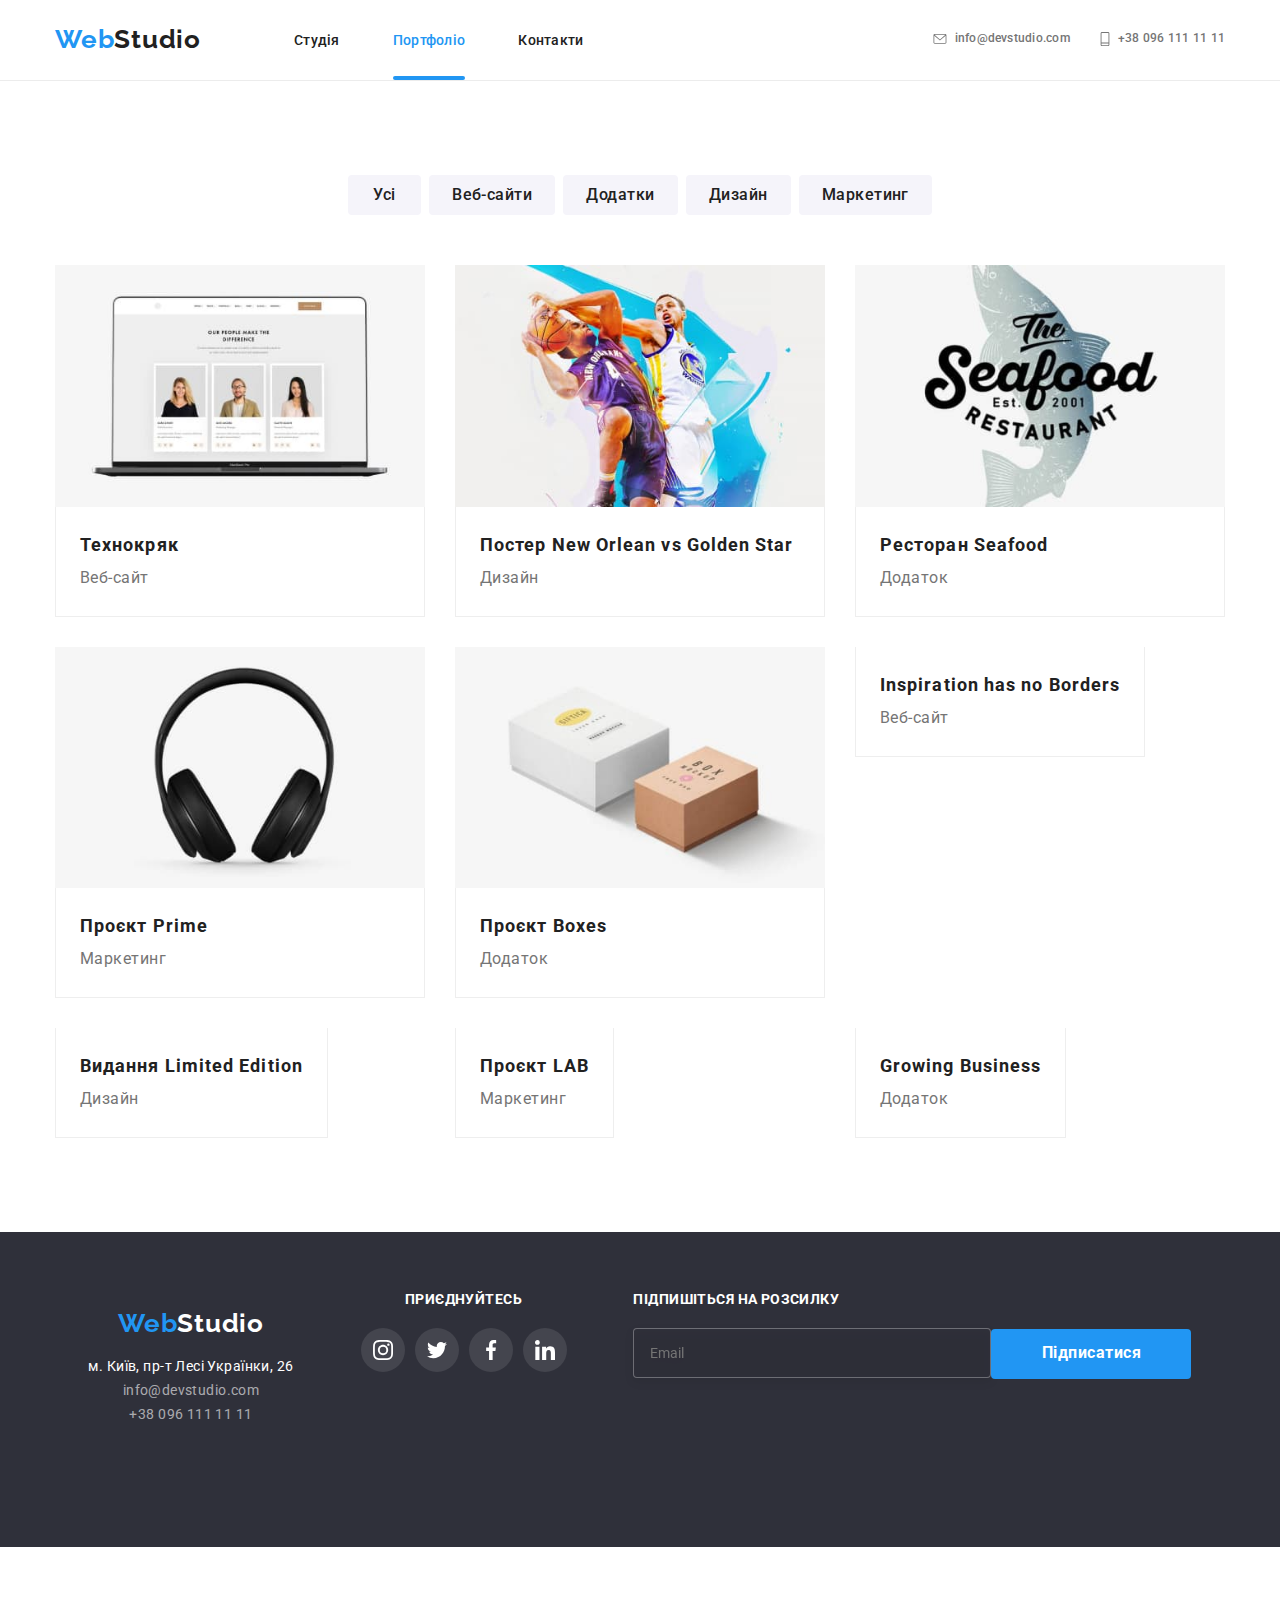
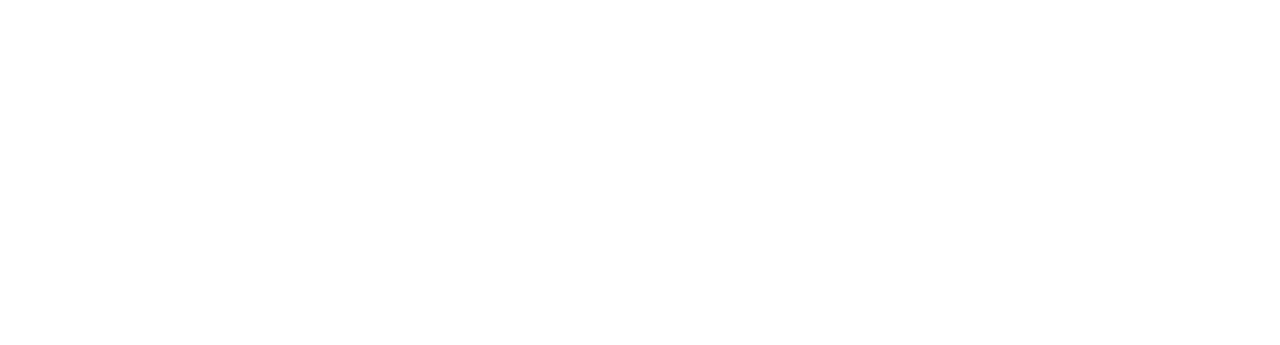
==== commit 76c816f4: "pictures" ====
--- a/portfolio.html
+++ b/portfolio.html
@@ -144,13 +144,13 @@
                   <source
                     srcset="./images/portfolio/technokriack270@1x.jpg 1x,./images/portfolio/technokriack270@2x.jpg 2x"
                     media="(min-width: 1200px)">
-                </picture>
-                <picture>
+
+
                   <source
                     srcset="./images/portfolio/technokriack350@1x.jpg 1x,./images/portfolio/technokriack350@2x.jpg 2x"
                     media="(min-width: 768px)">
-                </picture>
-                <picture>
+
+
                   <source
                     srcset="./images/portfolio/technokriack450@1x.jpg 1x,./images/portfolio/technokriack450@2x.jpg 2x"
                     media="(min-width: 480px)">
@@ -175,12 +175,12 @@
                 <picture>
                   <source srcset="./images/portfolio/new-orlean270@1x.jpg 1x,./images/portfolio/new-orlean270@2x.jpg 2x"
                     media="(min-width:1200px)">
-                </picture>
-                <picture>
+
+
                   <source srcset="./images/portfolio/new-orlean350@1x.jpg 1x,./images/portfolio/new-orlean350@2x.jpg 2x"
                     media="(min-width: 768px)">
-                </picture>
-                <picture>
+
+
                   <source srcset="./images/portfolio/new-orlean450@1x.jpg 1x,./images/portfolio/new-orlean450@2x.jpg 2x"
                     media="(min-width: 480px)">
                   <img src="./images/portfolio/new-orlean450@1x.jpg" alt="">
@@ -200,12 +200,12 @@
                 <picture>
                   <source srcset="./images/portfolio/seafood270@1x.jpg 1x,./images/portfolio/seafood270@2x.jpg 2x"
                     media="(min-width: 1200px)">
-                </picture>
-                <picture>
+
+
                   <source srcset="./images/portfolio/seafood350@1x.jpg 1x,./images/portfolio/seafood350@2x.jpg 2x"
                     media="(min-width: 768px)">
-                </picture>
-                <picture>
+
+
                   <source srcset="./images/portfolio/seafood450@1x.jpg 1x,./images/portfolio/seafood450@2x.jpg 2x"
                     media="(min-width: 480px)">
                   <img src="./images/portfolio/seafood450@1x.jpg" alt="">
@@ -225,18 +225,18 @@
                 <picture>
                   <source
                     srcset="./images/portfolio/headphones370@1x.jpg 1x, ./images/portfolio/headphones370@2x.jpg 2x"
-                    media="min-width: 1200px">
-                </picture>
-                <picture>
-                  <source
-                    srcset="./images/portfolio/headphones354@1x.jpg 1x, ./images/portfolio/headphones354@2x.jpg 2x"
-                    media="min-width: 768px">
-                </picture>
-                <picture>
+                    media="(min-width: 1200px)">
+
+
+                  <source srcset="./images/portfolio/headphones354@1x.jpg 1x, ./images/headphones354@jpg 2x"
+                    media="(min-width: 768px)">
+
+
                   <source
                     srcset="./images/portfolio/headphones450@1x.jpg 1x, ./images/portfolio/headphones450@2x.jpg 2x"
-                    media="min-width: 480px">
+                    media="(min-width: 480px)">
                   <img src="./images/portfolio/headphones450@1x.jpg" alt="">
+
                 </picture>
                 <div class="card-metha">
                   <h2 class="card-metha__titel">Проєкт <span lang="en">Prime</span></h2>
@@ -253,12 +253,12 @@
                 <picture>
                   <source srcset="./images/portfolio/boxes370@1x.jpg 1x,./images/portfolio/boxes370@2x.jpg 2x"
                     media="(min-width: 1200px)">
-                </picture>
-                <picture>
+
+
                   <source srcset="./images/portfolio/boxes354@1x.jpg 1x,./images/portfolio/boxes354@2x.jpg 2x"
                     media="(min-width: 768px)">
-                </picture>
-                <picture>
+
+
                   <source srcset="./images/portfolio/boxes450@1x.jpg 1x,./images/portfolio/boxes450@2x.jpg 2x"
                     media="(min-width: 480px)">
                   <img src="./images/portfolio/boxes450@1x.jpg" alt="">
@@ -278,12 +278,12 @@
                 <picture>
                   <source srcset="./images/portfolio/display370@1x.jpg 1x, ./images/portfolio/display370@2x.jpg 2x"
                     media="(min-width: 1200px)">
-                </picture>
-                <picture>
+
+
                   <source srcset="./images/portfolio/display354@1x.jpg, ./images/portfolio/display354@2x.jpg 2x"
                     media="(min-width: 768px)">
-                </picture>
-                <picture>
+
+
                   <source srcset="./images/portfolio/display450@1x.jpg 1x, ./images/portfolio/display450@2x.jpg 2x"
                     media="(min-width: 480px)">
                   <img src="./images/portfolio/display450@1x.jpg" alt="">
@@ -302,12 +302,12 @@
                 <picture>
                   <source srcset="./images/portfolio/book370@1x.jpg 1x,./images/portfolio/book370@2x.jpg 2x"
                     media="(min-width: 1200px)">
-                </picture>
-                <picture>
+
+
                   <source srcset="./images/portfolio/book354@1x.jpg 1x,./images/portfolio/book354@2x.jpg 2x"
                     media="(min-width: 768px)">
-                </picture>
-                <picture>
+
+
                   <source srcset="./images/portfolio/book450@1x.jpg 1x,./images/portfolio/book450@2x.jpg 2x"
                     media="(min-width: 480px)">
                   <img src="./images/portfolio/book450@1x.jpg" alt="">
@@ -327,12 +327,12 @@
                 <picture>
                   <source srcset="./images/portfolio/lab370@1x.jpg 1x,./ images/portfolio/lab370@2x.jpg2x"
                     media="(min-width: 1200px)">
-                </picture>
-                <picture>
+
+
                   <source srcset="./images/portfolio/lab354@1x.jpg 1x,./images/portfolio/lab354@2x.jpg 2x"
                     media="(min-width: 768px)">
-                </picture>
-                <picture>
+
+
                   <source srcset="./images/portfolio/lab450@1x.jpg 1x,./images/portfolio/lab450@2x.jpg 2x"
                     media="(min-width: 480px)">
                   <img src="./images/portfolio/lab450@1x.jpg" alt="">
@@ -349,20 +349,18 @@
             <article class="card">
               <a href="" class="portfolio__card-link link">
                 <picture>
-                  <source
-                    srcset="./images/portfolio/laptop-370@1x (1).jpg 1x, ./images/portfolio/laptop-370@2x (1).jpg 2x"
-                    media="(min-width: 1200px)">
-                </picture>
-                <picture>
-                  <source
-                    srcset="./images/portfolio/laptop-354@1x (1).jpg 1x, ./images/portfolio/laptop-354@2x (1).jpg 2x"
-                    media="(min-width: 768px)">
-                </picture>
-                <picture>
-                  <source
-                    srcset="./images/portfolio/laptop-450@1x (1).jpg 1x, ./images/portfolio/laptop-450@2x (1).jpg 2x"
+                  <source srcset="./images/portfolio/laptop-370@1x.jpg 1x, ./images/portfolio/laptop-370@2x.jpg 2x"
+                    media="(min-width: 1200px)">
+
+
+                  <source srcset="./images/portfolio/laptop-354@1x.jpg 1x, ./images/portfolio/laptop-354@2x.jpg 2x"
+                    media="(min-width: 768px)">
+
+
+                  <source srcset="./images/portfolio/laptop-450@1x.jpg 1x, ./images/portfolio/laptop-450@2x.jpg 2x"
                     media="(min-width: 480px)">
                   <img src="./images/portfolio/laptop-450@1x (1).jpg" alt="">
+
                 </picture>
                 <div class="card-metha">
                   <h2 class="card-metha__titel" lang="en">Growing Business</h2>
--- a/css/main.min.css
+++ b/css/main.min.css
@@ -1 +1 @@
-.visually-hidden{position:absolute;white-space:nowrap;width:1px;height:1px;overflow:hidden;border:0;padding:0;clip:rect(0 0 0 0);-webkit-clip-path:inset(50%);clip-path:inset(50%);margin:-1px}html{-webkit-box-sizing:border-box;box-sizing:border-box}*,*::before,*::after{-webkit-box-sizing:inherit;box-sizing:inherit}ul{padding:0;list-style:none;margin:0}img{display:block;width:100%;height:auto}address{font-style:normal}h1,h2,h3,h4,h5,h6,p{margin-top:0;margin-bottom:0}body{font-family:Roboto,sans-serif;color:#212121;background-color:#fff;letter-spacing:.03em;font-size:14px}.body.is-open{overflow:hidden}.list{list-style:none;margin:0}.link{text-decoration:none}.flex-container{display:-webkit-box;display:-ms-flexbox;display:flex;-webkit-box-pack:justify;-ms-flex-pack:justify;justify-content:space-between}button{cursor:pointer}a{cursor:pointer;text-decoration:inherit}header{position:relative}.logo{display:block;font-family:Raleway;font-size:26px;font-weight:700;line-height:1.19;letter-spacing:.03em;text-align:left;text-decoration:none}@media screen and (max-width: 480px){.logo{padding-top:16px;padding-bottom:16px}}@media screen and (min-width: 480px){.logo{font-size:24px;padding-top:16px;padding-bottom:16px}}@media screen and (min-width: 768px){.logo{font-size:26px}}@media screen and (min-width: 1170px){.logo{font-size:26px}}.header-portfolio{border-bottom:1px solid #ececec}.header__logo{color:var(--second-half-logo)}.header__logo--blue{color:#2196f3}@media screen and (min-width: 480px){.header__logo{padding-top:16px;padding-bottom:16px;margin-right:auto}}@media screen and (min-width: 768px){.header__logo{padding-top:26px;padding-bottom:26px;margin-right:88px}}@media screen and (min-width: 1170px){.header__logo{padding-top:24px;padding-bottom:25px;margin-right:93px}}.mobile-menu__button .button-menu__icon-cross{display:none}.header-contacts{display:-webkit-box;display:-ms-flexbox;display:flex;padding-bottom:0px;margin-left:auto;margin-top:0;margin-bottom:0;padding-left:0}@media screen and (max-width: 768px){.header-contacts{display:none}}@media screen and (min-width: 768px){.header-contacts{display:block;padding-top:21px;padding-bottom:21px}.header-contacts:not(:last-child){margin-bottom:10px}}@media screen and (min-width: 1170px){.header-contacts{display:-webkit-box;display:-ms-flexbox;display:flex;padding:0}}@media screen and (min-width: 768px)and (max-width: 1169px){.header-contacts__contact-mail{margin-bottom:10px}}@media screen and (min-width: 1170px){.header-contacts__contact-mail{margin-right:30px}}.header-contacts__contact-phone,.header-contacts__contact-mail{display:block;font-weight:500;color:#757575;line-height:1.17;font-size:14px;letter-spacing:.02em;display:-webkit-box;display:-ms-flexbox;display:flex;-webkit-box-align:center;-ms-flex-align:center;align-items:center;-webkit-transition-property:color;transition-property:color;-webkit-transition-duration:250ms;transition-duration:250ms;-webkit-transition-timing-function:cubic-bezier(0.4, 0, 0.2, 1);transition-timing-function:cubic-bezier(0.4, 0, 0.2, 1)}.header-contacts__contact-phone:hover,.header-contacts__contact-phone:focus,.header-contacts__contact-phone:active,.header-contacts__contact-mail:hover,.header-contacts__contact-mail:focus,.header-contacts__contact-mail:active{color:#2196f3}@media screen and (min-width: 768px){.header-contacts__contact-phone,.header-contacts__contact-mail{font-size:12px;line-height:1.16;letter-spacing:.02em}}@media screen and (min-width: 1170px){.header-contacts__contact-phone,.header-contacts__contact-mail{padding-bottom:32px;padding-top:32px}}.header-contacts__mini-icon{width:16px;height:12px;fill:currentColor;margin-right:10px}@media screen and (min-width: 768px){.header-contacts__mini-icon{width:14px;height:10px;margin-right:8px}}.header-contacts__mini-icon--phone{width:12px;height:16px}@media screen and (min-width: 768px){.header-contacts__mini-icon--phone{width:10px;height:14px;margin-right:8px}}.nav{display:-webkit-box;display:-ms-flexbox;display:flex;-webkit-box-pack:justify;-ms-flex-pack:justify;justify-content:space-between}.nav-links{padding-bottom:0px;margin-right:auto;display:-webkit-box;display:-ms-flexbox;display:flex;-webkit-box-pack:start;-ms-flex-pack:start;justify-content:flex-start;-webkit-box-align:center;-ms-flex-align:center;align-items:center;margin-top:0;margin-bottom:0;display:none}@media screen and (min-width: 768px){.nav-links{display:-webkit-box;display:-ms-flexbox;display:flex}}.nav-links__item--current{position:relative}.nav-links__link.nav-links__item--current{color:#2196f3}.nav-links__item:not(:last-child){margin-right:50px}@media screen and (min-width: 768px){.nav-links__item:not(:last-child){margin-right:53px}}.nav-links__item--current::after{content:"";position:absolute;bottom:0;left:0;width:100%;border-bottom:4px solid #2196f3;border-radius:2px}.nav-links__link{display:block;font-weight:500;padding-top:32px;padding-bottom:32px;color:#212121;line-height:1.17;font-size:14px;letter-spacing:.02em;-webkit-transition-property:color;transition-property:color;-webkit-transition-duration:250ms;transition-duration:250ms;-webkit-transition-timing-function:cubic-bezier(0.4, 0, 0.2, 1);transition-timing-function:cubic-bezier(0.4, 0, 0.2, 1);text-decoration:none}.nav-links__link:hover,.nav-links__link:active,.nav-links__link:focus{color:#2196f3}.section-title{margin-bottom:50px;color:var(--title-color);font-weight:700;font-size:36px;line-height:1.16;text-align:center;letter-spacing:.03em}@media screen and (max-width: 1169px){.section-title{font-weight:700;font-size:28px;line-height:1.17;text-align:center;letter-spacing:.03em;margin-bottom:30px}}.section{padding-top:94px;padding-bottom:94px}@media screen and (max-width: 1199px){.section{padding-top:60px;padding-bottom:60px}}.container{width:100%;margin:0 auto;padding-left:15px;padding-right:15px}@media screen and (min-width: 480px){.container{width:480px}}@media screen and (min-width: 768px){.container{width:768px}}@media screen and (min-width: 1170px){.container{width:1200px}}.footer__logo{display:block;color:#fff}@media screen and (max-width: 1199px){.footer__logo{padding:0;margin-bottom:20px}}.footer__logo--blue{color:#2196f3}.footer__set-container{display:-webkit-box;display:-ms-flexbox;display:flex;-webkit-box-orient:vertical;-webkit-box-direction:normal;-ms-flex-direction:column;flex-direction:column;-webkit-box-align:center;-ms-flex-align:center;align-items:center}@media screen and (min-width: 480px){.footer__set-container{margin-bottom:60px}}@media screen and (max-width: 480px){.footer__set-container{margin-bottom:60px}}@media screen and (min-width: 1170px){.footer__set-container{margin-right:0}}.footer{background-color:#2f303a;padding-top:60px;padding-bottom:60px}@media screen and (min-width: 1200px){.footer{display:-webkit-box;display:-ms-flexbox;display:flex}}@media screen and (min-width: 480px){.footer__multi-block{display:-webkit-box;display:-ms-flexbox;display:flex;-webkit-box-pack:center;-ms-flex-pack:center;justify-content:center;-webkit-box-orient:vertical;-webkit-box-direction:normal;-ms-flex-direction:column;flex-direction:column}}@media screen and (min-width: 768px)and (max-width: 1199){.footer__multi-block{display:-webkit-box;display:-ms-flexbox;display:flex;-ms-flex-wrap:wrap;flex-wrap:wrap;-webkit-box-orient:horizontal;-webkit-box-direction:normal;-ms-flex-direction:row;flex-direction:row;-ms-flex-pack:distribute;justify-content:space-around}}@media screen and (min-width: 1200px){.footer__multi-block{-ms-flex-pack:distribute;justify-content:space-around;display:-webkit-box;display:-ms-flexbox;display:flex;-webkit-box-orient:horizontal;-webkit-box-direction:normal;-ms-flex-direction:row;flex-direction:row}}.footer-form__container{width:100%;text-align:center}@media screen and (min-width: 1170px){.footer-form__container{display:-webkit-box;display:-ms-flexbox;display:flex;-webkit-box-orient:horizontal;-webkit-box-direction:normal;-ms-flex-direction:row;flex-direction:row;-webkit-box-align:baseline;-ms-flex-align:baseline;align-items:baseline}}.footer-form__input{width:100%;height:50px;color:rgba(255,255,255,.3);background-color:rgba(47,48,58,.4);border:1px solid rgba(255,255,255,.3);-webkit-filter:drop-shadow(0px 4px 4px rgba(0, 0, 0, 0.15));filter:drop-shadow(0px 4px 4px rgba(0, 0, 0, 0.15));border-radius:4px;outline:none;padding-left:16px;margin-bottom:20px;-webkit-transition:border-color 250ms cubic-bezier(0.4, 0.84, 0.44, 1);transition:border-color 250ms cubic-bezier(0.4, 0.84, 0.44, 1)}@media screen and (min-width: 480px){.footer-form__input{width:450px}}@media screen and (min-width: 1170px){.footer-form__input{max-width:358px}}.footer-form__input:hover,.footer-form__input:active,.footer-form__input:focus{border:1px solid #2196f3}.footer-form__button-subscribe{display:-webkit-box;display:-ms-flexbox;display:flex;-webkit-box-align:center;-ms-flex-align:center;align-items:center;-webkit-box-pack:space-evenly;-ms-flex-pack:space-evenly;justify-content:space-evenly;position:relative;height:50px;width:200px;margin:0 auto;background-color:#2196f3;border-radius:4px;color:#fff;border:none;cursor:pointer;font-weight:700;font-size:16px;line-height:1.8;letter-spacing:.03em}@media screen and (min-width: 480px){.footer-form__button-subscribe{max-width:200px;max-height:50px}}.footer-form__heading{font-family:"Roboto";font-style:normal;font-weight:700;font-size:14px;line-height:1.14;letter-spacing:.03em;text-transform:uppercase;margin-bottom:20px;text-align:center;color:#fff}@media screen and (min-width: 1170px){.footer-form__heading{text-align:left}}@media screen and (min-width: 480px){.footer-socials__container{margin-bottom:60px}}@media screen and (max-width: 480px){.footer-socials__container{margin-bottom:60px}}.footer-socials__button{display:-webkit-box;display:-ms-flexbox;display:flex;-webkit-box-align:center;-ms-flex-align:center;align-items:center;-webkit-box-pack:center;-ms-flex-pack:center;justify-content:center;border:none;width:44px;height:44px;border-radius:50%;background-color:rgba(255,255,255,.1019607843);-webkit-transition-property:background-color;transition-property:background-color;-webkit-transition-duration:250ms;transition-duration:250ms;-webkit-transition-timing-function:cubic-bezier(0.4, 0, 0.2, 1);transition-timing-function:cubic-bezier(0.4, 0, 0.2, 1)}.footer-socials__button:hover,.footer-socials__button:active,.footer-socials__button:focus{background-color:accent-color}.footer-socials>li+li{padding-left:10px}.address-links__map{color:#fff;font-size:14px;line-height:1.7;letter-spacing:.03em;-webkit-transition-property:color;transition-property:color;-webkit-transition-duration:250ms;transition-duration:250ms;-webkit-transition-timing-function:cubic-bezier(0.4, 0, 0.2, 1);transition-timing-function:cubic-bezier(0.4, 0, 0.2, 1)}.address-links__map:hover,.address-links__map:active,.address-links__map:focus{color:#2196f3}.address{font-style:normal;text-align:center}.address-links__contact{color:rgba(255,255,255,.6);font-size:14px;line-height:1.7;letter-spacing:.03em;-webkit-transition-property:color;transition-property:color;-webkit-transition-duration:250ms;transition-duration:250ms;-webkit-transition-timing-function:cubic-bezier(0.4, 0, 0.2, 1);transition-timing-function:cubic-bezier(0.4, 0, 0.2, 1)}.address-links__contact:hover,.address-links__contact:active,.address-links__contact:focus{color:#2196f3}.address-links__item{margin-bottom:0;margin-right:0;margin-left:0}@media screen and (max-width: 767px){.address-links__item{margin-top:9px}}.footer-socails__heading{font-family:"Roboto";font-style:normal;font-weight:700;font-size:14px;line-height:1.14;letter-spacing:.03em;text-transform:uppercase;margin-bottom:20px;text-align:center;color:#fff}.footer-socials{display:-webkit-box;display:-ms-flexbox;display:flex;-webkit-box-pack:center;-ms-flex-pack:center;justify-content:center}.footer-socials>li+li{padding-left:10px}.footer-socials__icon{width:20px;height:20px;fill:#fff}.footer-socials__button{display:-webkit-box;display:-ms-flexbox;display:flex;-webkit-box-align:center;-ms-flex-align:center;align-items:center;-webkit-box-pack:center;-ms-flex-pack:center;justify-content:center;border:none;width:44px;height:44px;border-radius:50%;background-color:rgba(255,255,255,.1019607843);-webkit-transition-property:background-color;transition-property:background-color;-webkit-transition-duration:250ms;transition-duration:250ms;-webkit-transition-timing-function:cubic-bezier(0.4, 0, 0.2, 1);transition-timing-function:cubic-bezier(0.4, 0, 0.2, 1)}.footer-socials__button:hover,.footer-socials__button:active,.footer-socials__button:focus{background-color:#2196f3}.card-metha{padding-top:20px;padding-bottom:20px;padding-right:24px;padding-left:24px}.card-metha__subtitle{font-size:16px;color:#757575;line-height:1.87;margin-top:0;margin-bottom:0;letter-spacing:.03em}.card-metha__titel{color:#212121;font-weight:700;font-size:18px;line-height:2;letter-spacing:.06em}.hero .hero-title{letter-spacing:.06em;margin:0 auto;color:#fff;font-weight:900;font-size:24px;margin-bottom:30px;line-height:1.36;text-transform:uppercase;text-align:center}@media screen and (min-width: 480px){.hero .hero-title{max-width:360px;max-height:84px;font-size:26px;line-height:1.6;letter-spacing:.06em;color:#fff}}@media screen and (min-width: 768px){.hero .hero-title{max-width:360px;max-height:84px;font-size:26px;line-height:1.6;letter-spacing:.06em;color:#fff}}@media screen and (min-width: 1170px){.hero .hero-title{min-width:696px;max-height:120px;font-size:44px;line-height:1.36;letter-spacing:.06em;color:#fff}}.hero{padding:118px 0px;text-align:center;height:400px;background-repeat:no-repeat;background-size:cover;margin:0 auto;background-image:-webkit-gradient(linear, left bottom, left top, from(rgba(47, 48, 58, 0.4)), to(rgba(47, 48, 58, 0.4))),url("../images/header-overlay-phone.jpg");background-image:linear-gradient(to top, rgba(47, 48, 58, 0.4), rgba(47, 48, 58, 0.4)),url("../images/header-overlay-phone.jpg");background-color:#2f303a}@media screen and (max-width: 479px)and (min-device-pixel-ratio: 2),screen and (max-width: 479px)and (-webkit-min-device-pixel-ratio: 2),screen and (max-width: 479px)and (min-resolution: 192dpi),screen and (max-width: 479px)and (min-resolution: 2dppx){.hero{background-image:-webkit-gradient(linear, left bottom, left top, from(rgba(47, 48, 58, 0.4)), to(rgba(47, 48, 58, 0.4))),url("../images/header-mobile-overlay-2x.jpg");background-image:linear-gradient(to top, rgba(47, 48, 58, 0.4), rgba(47, 48, 58, 0.4)),url("../images/header-mobile-overlay-2x.jpg")}}@media screen and (min-width: 480px){.hero{max-width:480px;height:400px;background-image:-webkit-gradient(linear, left bottom, left top, from(rgba(47, 48, 58, 0.4)), to(rgba(47, 48, 58, 0.4))),url("../images/header-overlay-phone.jpg");background-image:linear-gradient(to top, rgba(47, 48, 58, 0.4), rgba(47, 48, 58, 0.4)),url("../images/header-overlay-phone.jpg");background-size:contain;background-position:center;overflow:hidden}}@media screen and (min-width: 480px)and (min-device-pixel-ratio: 2),screen and (min-width: 480px)and (-webkit-min-device-pixel-ratio: 2),screen and (min-width: 480px)and (min-resolution: 192dpi),screen and (min-width: 480px)and (min-resolution: 2dppx){.hero{background-image:-webkit-gradient(linear, left bottom, left top, from(rgba(47, 48, 58, 0.4)), to(rgba(47, 48, 58, 0.4))),url("../images/header-mobile-overlay-2x.jpg");background-image:linear-gradient(to top, rgba(47, 48, 58, 0.4), rgba(47, 48, 58, 0.4)),url("../images/header-mobile-overlay-2x.jpg")}}@media screen and (min-width: 768px){.hero{max-width:768px;height:400px;background-image:-webkit-gradient(linear, left bottom, left top, from(rgba(47, 48, 58, 0.4)), to(rgba(47, 48, 58, 0.4))),url("../images/header-overlay-tablet.jpg");background-image:linear-gradient(to top, rgba(47, 48, 58, 0.4), rgba(47, 48, 58, 0.4)),url("../images/header-overlay-tablet.jpg");background-size:contain;background-position:center;overflow:hidden}}@media screen and (min-width: 768px)and (min-device-pixel-ratio: 2),screen and (min-width: 768px)and (-webkit-min-device-pixel-ratio: 2),screen and (min-width: 768px)and (min-resolution: 192dpi),screen and (min-width: 768px)and (min-resolution: 2dppx){.hero{background-image:-webkit-gradient(linear, left bottom, left top, from(rgba(47, 48, 58, 0.4)), to(rgba(47, 48, 58, 0.4))),url("../images/header-overlay-tablet-2x.jpg");background-image:linear-gradient(to top, rgba(47, 48, 58, 0.4), rgba(47, 48, 58, 0.4)),url("../images/header-overlay-tablet-2x.jpg")}}@media screen and (min-width: 1170px){.hero{max-width:1600px;height:600px;background-image:-webkit-gradient(linear, left bottom, left top, from(rgba(47, 48, 58, 0.4)), to(rgba(47, 48, 58, 0.4))),url("../images/overlay.jpg");background-image:linear-gradient(to top, rgba(47, 48, 58, 0.4), rgba(47, 48, 58, 0.4)),url("../images/overlay.jpg");background-size:cover;overflow:hidden}}@media screen and (min-width: 1170px)and (min-device-pixel-ratio: 2),screen and (min-width: 1170px)and (-webkit-min-device-pixel-ratio: 2),screen and (min-width: 1170px)and (min-resolution: 192dpi),screen and (min-width: 1170px)and (min-resolution: 2dppx){.hero{background-image:-webkit-gradient(linear, left bottom, left top, from(rgba(47, 48, 58, 0.4)), to(rgba(47, 48, 58, 0.4))),url("../images/header-overlay-desktop-2x.jpg");background-image:linear-gradient(to top, rgba(47, 48, 58, 0.4), rgba(47, 48, 58, 0.4)),url("../images/header-overlay-desktop-2x.jpg")}}.hero__button--secondary{padding:10px 32px;background-color:#2196f3;color:#fff;line-height:1.87;font-weight:700;min-width:216px;text-align:center;letter-spacing:.06em;border:#2196f3;border-radius:4px}@media screen and (min-width: 480px){.hero__button--secondary{width:200px;height:50px}}@media screen and (min-width: 768px){.hero__button--secondary{width:200px;height:50px}}@media screen and (min-width: 1170px){.hero__button--secondary{width:216px;height:50px}}.section-features{padding-top:60px;padding-bottom:94px}@media screen and (max-width: 1169px){.section-features{padding-top:60px;padding-bottom:60px}}.features__subtitle{color:#757575;font-weight:400;font-size:14px;line-height:1.7;padding:0px 0px;margin:0px 0px;letter-spacing:.03em}@media screen and (min-width: 480px){.features__subtitle{width:480px}}@media screen and (min-width: 768px){.features__subtitle{width:354px}}@media screen and (min-width: 1170px){.features__subtitle{width:270px}}.features__title{font-size:14px;line-height:1.14;text-transform:uppercase;margin-bottom:10px;color:#212121;line-height:1.2;letter-spacing:.03em;font-weight:700}@media screen and (max-width: 767px){.features__title{display:-webkit-box;display:-ms-flexbox;display:flex;-webkit-box-pack:center;-ms-flex-pack:center;justify-content:center}}@media screen and (min-width: 768px){.features__title{width:270px}}@media screen and (min-width: 1170px){.features__title{text-align:left}}.features__pictures-list{padding:0}@media screen and (min-width: 768px){.features__pictures-list{gap:30px;display:-webkit-box;display:-ms-flexbox;display:flex;-ms-flex-wrap:wrap;flex-wrap:wrap}}@media screen and (min-width: 1170px){.features__pictures-list{display:-webkit-box;display:-ms-flexbox;display:flex;gap:30px}}@media screen and (max-width: 767px){.pictures-list__item:not(:last-child){margin-bottom:30px}}@media screen and (min-width: 768px){.pictures-list__item:not(:last-child){width:354px}}@media screen and (min-width: 1170px){.pictures-list__item:not(:last-child){width:270px}}.pictures-list__item::before{content:"";display:block;height:120px;background-color:#f5f4fa;border-radius:4px;margin-bottom:30px;background-repeat:no-repeat;background-position:center;background-size:70px}@media screen and (min-width: 480px){.pictures-list__item::before{width:100%}}@media screen and (min-width: 768px){.pictures-list__item::before{width:354px}}@media screen and (min-width: 1170px){.pictures-list__item::before{max-width:270px}}.weather-radar::before{background-image:url(../images/features/antenna.svg)}.clock::before{background-image:url(../images/features/clock.svg)}.laptop::before{background-image:url(../images/features/diagram.svg)}.spaceman::before{background-image:url(../images/features/astronaut.svg)}.team{background-color:#f5f4fa}.team-members{gap:30px;margin:0;padding:0}@media screen and (min-width: 768px){.team-members{gap:30px;display:-webkit-box;display:-ms-flexbox;display:flex}}@media screen and (min-width: 768px)and (max-width: 1170px){.team-members{-ms-flex-wrap:wrap;flex-wrap:wrap}}@media screen and (min-width: 1170px){.team-members{display:-webkit-box;display:-ms-flexbox;display:flex;margin-left:-15px;margin-right:-15px}}@media screen and (max-width: 480px){.team-members__worker:not(:last-child){margin-bottom:30px}}.team-members__worker{background:#fff;border-radius:0px 0px 4px 4px;-webkit-box-shadow:0px 1px 3px rgba(0,0,0,.12),0px 1px 1px rgba(0,0,0,.14),0px 2px 1px rgba(0,0,0,.2);box-shadow:0px 1px 3px rgba(0,0,0,.12),0px 1px 1px rgba(0,0,0,.14),0px 2px 1px rgba(0,0,0,.2)}@media screen and (min-width: 480px){.team-members__worker{width:450px;margin-bottom:30px}}@media screen and (min-width: 768px){.team-members__worker{width:354px;margin-bottom:0}}@media screen and (min-width: 1170px){.team-members__worker{width:270px}}.team-card{padding:30px}.team-card__heading{margin-bottom:10px;font-weight:500;font-size:16px;line-height:1.18;letter-spacing:.03em;text-align:center;color:#212121}.team-card__job{color:#757575;font-size:16px;line-height:1.18;letter-spacing:.03em;text-align:center}.card-button>li+li{padding-left:10px}.card-button{display:-webkit-box;display:-ms-flexbox;display:flex;-webkit-box-pack:center;-ms-flex-pack:center;justify-content:center;-webkit-box-align:center;-ms-flex-align:center;align-items:center;margin-top:16px}.card-button__link{border:none;width:44px;height:44px;border-radius:50%;color:#afb1b8;display:-webkit-box;display:-ms-flexbox;display:flex;-webkit-box-pack:center;-ms-flex-pack:center;justify-content:center;-webkit-box-align:center;-ms-flex-align:center;align-items:center;-webkit-transition-property:background-color,color;transition-property:background-color,color;-webkit-transition-duration:250ms;transition-duration:250ms;-webkit-transition-timing-function:cubic-bezier(0.4, 0, 0.2, 1);transition-timing-function:cubic-bezier(0.4, 0, 0.2, 1)}.card-button__link:hover,.card-button__link:active,.card-button__link:focus{background-color:#2196f3;color:#fff}.card-button__icon{width:20px;height:20px;fill:currentColor}.section-work{padding-top:0;padding-left:0;padding-bottom:94px}@media screen and (max-width: 1170px){.section-work{padding-bottom:60px;display:none}}.work{display:-webkit-box;display:-ms-flexbox;display:flex}.work__item:not(:last-child){margin-right:30px}.work__item{width:370px;position:relative}.work__text{-webkit-box-pack:center;-ms-flex-pack:center;justify-content:center;-webkit-box-align:center;-ms-flex-align:center;align-items:center;display:-webkit-box;display:-ms-flexbox;display:flex;position:absolute;bottom:0;color:#fff;font-weight:700;text-transform:uppercase;height:70px;width:100%;background-color:rgba(47,48,58,.8)}.clients{gap:30px}@media screen and (min-width: 480px){.clients{-webkit-box-pack:center;-ms-flex-pack:center;justify-content:center;display:-webkit-box;display:-ms-flexbox;display:flex;-ms-flex-wrap:wrap;flex-wrap:wrap;-ms-flex-preferred-size:calc((100% - 60px)/2);flex-basis:calc((100% - 60px)/2)}}@media screen and (min-width: 1170px){.clients{display:-webkit-box;display:-ms-flexbox;display:flex}}.clients__image{height:92px}@media screen and (min-width: 480px){.clients__image{max-width:210px}}@media screen and (min-width: 1170px){.clients__image{max-width:170px}}.clients__link{display:-webkit-box;display:-ms-flexbox;display:flex;-webkit-box-pack:center;-ms-flex-pack:center;justify-content:center;fill:#afb1b8;border:1px solid #afb1b8;border-radius:4px;-webkit-transition-property:background-color,fill;transition-property:background-color,fill;-webkit-transition-duration:250ms;transition-duration:250ms;-webkit-transition-timing-function:cubic-bezier(0.4, 0, 0.2, 1);transition-timing-function:cubic-bezier(0.4, 0, 0.2, 1)}@media screen and (min-width: 480px){.clients__link{max-width:210px}}.clients__link:hover,.clients__link:active,.clients__link:focus{fill:#2196f3;border-color:#2196f3}@media screen and (max-width: 479px){.clients__item:not(:last-child){margin-bottom:30px}}.clients__item{height:92px;width:170px}@media screen and (max-width: 479px){.clients__item{margin-top:0;margin:0 auto}}.backdrop.is-hidden{pointer-events:none;opacity:0;visibility:hidden}.backdrop{position:fixed;width:100%;height:100%;top:0;left:0;-webkit-transition:opacity 250ms cubic-bezier(0.4, 0.84, 0.44, 1),visibility 250ms cubic-bezier(0.4, 0.84, 0.44, 1);transition:opacity 250ms cubic-bezier(0.4, 0.84, 0.44, 1),visibility 250ms cubic-bezier(0.4, 0.84, 0.44, 1);background-color:rgba(0,0,0,.2)}.modal{position:absolute;top:50%;left:50%;-webkit-transform:translate(-50%, -50%);transform:translate(-50%, -50%);border-radius:4px;background-color:#fff;overflow-y:scroll;z-index:999;overflow-y:scroll}@media screen and (max-width: 479px){.modal{width:300px;height:700px}}@media screen and (min-width: 480px){.modal{width:450px;height:609px}}@media screen and (min-width: 1170px){.modal{width:528px;height:581px;overflow:hidden}}@media screen and (min-width: 768px)and (max-width: 1169px){.modal{width:450px}}.modal__button-close{position:absolute;display:-webkit-box;display:-ms-flexbox;display:flex;-webkit-box-align:center;-ms-flex-align:center;align-items:center;-webkit-box-pack:center;-ms-flex-pack:center;justify-content:center;top:9px;right:9px;width:30px;height:30px;border-radius:50%;border:1px solid rgba(0,0,0,.1);cursor:pointer;-webkit-transition:fill 250ms cubic-bezier(0.4, 0.84, 0.44, 1);transition:fill 250ms cubic-bezier(0.4, 0.84, 0.44, 1);background-color:#fff;z-index:10000}.modal__button-close:hover .modal__close-icon,.modal__button-close:active .modal__close-icon,.modal__button-close:focus .modal__close-icon{fill:#2196f3;border-color:rgba(0,0,0,.1)}.modal__close-icon{width:11px;height:11px;fill:#000;-webkit-transition:fill 250ms cubic-bezier(0.4, 0.84, 0.44, 1);transition:fill 250ms cubic-bezier(0.4, 0.84, 0.44, 1)}.modal__heading{font-weight:700;font-size:20px;line-height:23px;text-align:center;letter-spacing:.03em;color:#212121;margin-bottom:12px}.modal__label{color:#757575;font-weight:400;font-size:12px;line-height:14px;letter-spacing:.01em;margin-bottom:4px}.modal-container{display:-webkit-box;display:-ms-flexbox;display:flex;-webkit-box-orient:vertical;-webkit-box-direction:normal;-ms-flex-direction:column;flex-direction:column;-webkit-box-pack:center;-ms-flex-pack:center;justify-content:center;position:relative;padding:40px}.modal__input-icon{position:relative;margin-bottom:10px}.modal-input{width:100%;height:40px;padding-left:42px;border:1px solid rgba(33,33,33,.2);border-radius:4px;-webkit-transition:border-color 250ms cubic-bezier(0.4, 0.84, 0.44, 1);transition:border-color 250ms cubic-bezier(0.4, 0.84, 0.44, 1);outline:rgba(0,0,0,0)}.modal-input:hover,.modal-input:active,.modal-inpu:focus{border-color:#2196f3}.icon-person,.icon-phone,.icon-envelope{position:absolute;width:12px;height:12px;top:14px;left:15px}.modal-input:focus+.modal-input__entire-icon{fill:#2196f3}.modal-input__entire-icon{width:12px;height:12px;-webkit-transition:fill 250ms cubic-bezier(0.4, 0.84, 0.44, 1);transition:fill 250ms cubic-bezier(0.4, 0.84, 0.44, 1)}.modal__button-submit{display:-webkit-box;display:-ms-flexbox;display:flex;-webkit-box-pack:center;-ms-flex-pack:center;justify-content:center;-webkit-box-align:center;-ms-flex-align:center;align-items:center;margin-top:30px}.modal__comment{font-weight:400;font-size:12px;line-height:1.16;letter-spacing:.01em;resize:none;width:100%;height:120px;margin-bottom:20px;border:1px solid rgba(33,33,33,.2);border-radius:4px;-webkit-transition:border-color 250ms cubic-bezier(0.4, 0.84, 0.44, 1);transition:border-color 250ms cubic-bezier(0.4, 0.84, 0.44, 1);padding:12px 15px;outline:rgba(0,0,0,0)}@media screen and (min-width: 480px){.modal__comment{width:100%}}@media screen and (max-width: 480px){.modal__comment{width:100%}}.modal__comment:hover,.modal__comment:active,.modal__comment:focus{border-color:#2196f3}.modal__comment::-webkit-input-placeholder{color:rgba(117,117,117,.5)}.modal__comment::-moz-placeholder{color:rgba(117,117,117,.5)}.modal__comment:-ms-input-placeholder{color:rgba(117,117,117,.5)}.modal__comment::-ms-input-placeholder{color:rgba(117,117,117,.5)}.modal__comment::placeholder{color:rgba(117,117,117,.5)}.modal__checkbox-label{display:-webkit-box;display:-ms-flexbox;display:flex;-webkit-box-align:center;-ms-flex-align:center;align-items:center;-webkit-box-pack:center;-ms-flex-pack:center;justify-content:center;font-weight:400;font-size:14px;line-height:1.7;letter-spacing:.03em;color:#757575}@media screen and (min-width: 480px){.modal__checkbox-label{font-size:12px}}.modal__privasy-agreemant{color:#2196f3;text-decoration:underline;margin-left:8px}.modal__checkbox{position:absolute;white-space:nowrap;width:1px;height:1px;margin:-1px;overflow:hidden;border:0;padding:0;clip:rect(0 0 0 0);-webkit-clip-path:inset(50%);clip-path:inset(50%)}.modal__checkbox-icon{content:"";display:inline-block;width:16px;height:15px;border:2px solid #212121;border-radius:2px;margin-right:7px}.modal__checkbox:checked~.modal__checkbox-icon{background-color:#2196f3;background-image:url("../images/checkbox/checked.svg");background-repeat:no-repeat;background-position:center;background-origin:border-box;border-radius:2px;border:rgba(0,0,0,0)}.modal__button-submit{display:-webkit-box;display:-ms-flexbox;display:flex;-webkit-box-pack:center;-ms-flex-pack:center;justify-content:center;-webkit-box-align:center;-ms-flex-align:center;align-items:center;margin-top:30px}.modal__button-submit .submit{width:200px;height:50px;background:#2196f3;-webkit-box-shadow:0px 4px 4px rgba(0,0,0,.15);box-shadow:0px 4px 4px rgba(0,0,0,.15);border-radius:4px;border:none;font-weight:700;font-size:16px;line-height:1.87;-webkit-box-align:center;-ms-flex-align:center;align-items:center;text-align:center;letter-spacing:.06em;color:#fff}.filter{margin-bottom:50px;display:-webkit-box;display:-ms-flexbox;display:flex;-webkit-box-pack:center;-ms-flex-pack:center;justify-content:center}@media screen and (max-width: 479px){.filter{width:100%;-ms-flex-wrap:wrap;flex-wrap:wrap;row-gap:15px;-webkit-box-pack:start;-ms-flex-pack:start;justify-content:flex-start}}@media screen and (min-width: 480px){.filter{width:100%;-ms-flex-wrap:wrap;flex-wrap:wrap;row-gap:15px;-webkit-box-pack:start;-ms-flex-pack:start;justify-content:flex-start}}@media screen and (min-width: 768px){.filter{display:-webkit-box;display:-ms-flexbox;display:flex;-webkit-box-pack:center;-ms-flex-pack:center;justify-content:center;margin-bottom:50px}}.filter__button-primary{font-family:inherit;background-color:#f5f4fa;color:#212121;font-weight:500;font-size:16px;line-height:1.6;padding:6px 22px;text-align:center;min-width:73px;text-align:center;letter-spacing:.03em;border-radius:4px;border:1px solid rgba(0,0,0,0);-webkit-transition:background-color 250ms cubic-bezier(0.4, 0.84, 0.44, 1),color 250ms cubic-bezier(0.4, 0.84, 0.44, 1),-webkit-box-shadow 250ms cubic-bezier(0.4, 0.84, 0.44, 1);transition:background-color 250ms cubic-bezier(0.4, 0.84, 0.44, 1),color 250ms cubic-bezier(0.4, 0.84, 0.44, 1),-webkit-box-shadow 250ms cubic-bezier(0.4, 0.84, 0.44, 1);transition:background-color 250ms cubic-bezier(0.4, 0.84, 0.44, 1),color 250ms cubic-bezier(0.4, 0.84, 0.44, 1),box-shadow 250ms cubic-bezier(0.4, 0.84, 0.44, 1);transition:background-color 250ms cubic-bezier(0.4, 0.84, 0.44, 1),color 250ms cubic-bezier(0.4, 0.84, 0.44, 1),box-shadow 250ms cubic-bezier(0.4, 0.84, 0.44, 1),-webkit-box-shadow 250ms cubic-bezier(0.4, 0.84, 0.44, 1)}.filter__button-primary:hover,.filter__button-primary:active,.filter__button-primary:focus{background-color:#2196f3;color:#fff;-webkit-box-shadow:0px 3px 1px rgba(0,0,0,.1),0px 1px 2px rgba(0,0,0,.08),0px 2px 2px rgba(0,0,0,.12);box-shadow:0px 3px 1px rgba(0,0,0,.1),0px 1px 2px rgba(0,0,0,.08),0px 2px 2px rgba(0,0,0,.12)}.filter__item:not(:last-child){margin-right:8px}.portfolio{gap:30px;display:-webkit-box;display:-ms-flexbox;display:flex;-ms-flex-wrap:wrap;flex-wrap:wrap}@media screen and (max-width: 479px){.portfolio__item:not(:last-child){margin-bottom:30px}}.portfolio__item{border:1px solid #eee;border-top:none}@media screen and (max-width: 479px){.portfolio__item{width:100%}}@media screen and (min-width: 480px){.portfolio__item{display:-webkit-box;display:-ms-flexbox;display:flex;-ms-flex-wrap:wrap;flex-wrap:wrap;width:354px}}@media screen and (min-width: 1200px){.portfolio__item{-ms-flex-preferred-size:calc(33.3333333333% - 30px);flex-basis:calc(33.3333333333% - 30px)}}.portfolio__card-link:hover .overlay{-webkit-transform:translateY(0);transform:translateY(0);-webkit-transition:250ms cubic-bezier(0.4, 0, 0.2, 1);transition:250ms cubic-bezier(0.4, 0, 0.2, 1)}.portfolio__card-link{font-size:18px;color:#212121;display:block;-webkit-transition-property:-webkit-box-shadow;transition-property:-webkit-box-shadow;transition-property:box-shadow;transition-property:box-shadow, -webkit-box-shadow;-webkit-transition-duration:250ms;transition-duration:250ms;-webkit-transition-timing-function:cubic-bezier(0.4, 0, 0.2, 1);transition-timing-function:cubic-bezier(0.4, 0, 0.2, 1)}.portfolio__card-link:hover,.portfolio__card-link:focus,.portfolio__card-link:active{-webkit-box-shadow:0px 1px 1px rgba(0,0,0,.12),0px 4px 4px rgba(0,0,0,.06),1px 4px 6px rgba(0,0,0,.16);box-shadow:0px 1px 1px rgba(0,0,0,.12),0px 4px 4px rgba(0,0,0,.06),1px 4px 6px rgba(0,0,0,.16)}.thumb{position:relative;overflow:hidden}.thumb__overlay{position:absolute;width:100%;height:100%;top:0;left:0;background-color:rgba(33,150,243,.9);-webkit-transform:translateY(100%);transform:translateY(100%);-webkit-transition:250ms cubic-bezier(0.4, 0, 0.2, 1);transition:250ms cubic-bezier(0.4, 0, 0.2, 1)}.thumb__overlay-text{color:#fff;line-height:1.55;font-size:18px;letter-spacing:.03em}@media screen and (min-width: 768){.thumb__overlay-text{width:306px;height:168px;padding-top:49px;padding-left:24px}}@media screen and (min-width: 1200px){.thumb__overlay-text{width:322px;height:168px;padding-top:63px;padding-left:24px}}@media screen and (max-width: 479px){.thumb__overlay-text{width:100%;font-size:14px}}.portfolio__card-link:hover .thumb__overlay{-webkit-transform:translateY(0);transform:translateY(0);-webkit-transition:250ms cubic-bezier(0.4, 0, 0.2, 1);transition:250ms cubic-bezier(0.4, 0, 0.2, 1)}.mobile-menu{position:fixed;-webkit-box-orient:vertical;-webkit-box-direction:normal;-ms-flex-direction:column;flex-direction:column;-webkit-box-pack:justify;-ms-flex-pack:justify;justify-content:space-between;padding-top:48px;padding-left:40px;padding-bottom:48px;opacity:0;pointer-events:none;height:100%;top:0;left:0;background-color:#fff;-webkit-box-shadow:0px 4px 8px rgba(0,0,0,.04),0px 2px 4px rgba(0,0,0,.08),0px 1px 3px rgba(0,0,0,.16);box-shadow:0px 4px 8px rgba(0,0,0,.04),0px 2px 4px rgba(0,0,0,.08),0px 1px 3px rgba(0,0,0,.16);z-index:999;width:100%;overflow-y:scroll;-webkit-transition:opacity 250ms cubic-bezier(0.4, 0.84, 0.44, 1);transition:opacity 250ms cubic-bezier(0.4, 0.84, 0.44, 1)}.mobile-menu.is-open{pointer-events:all;opacity:1;display:-webkit-box;display:-ms-flexbox;display:flex}.mobile-menu__nav-links{display:-webkit-box;display:-ms-flexbox;display:flex;-webkit-box-orient:vertical;-webkit-box-direction:normal;-ms-flex-direction:column;flex-direction:column;font-weight:500;font-size:40px;line-height:1.17;text-align:center;letter-spacing:.02em;text-decoration:none;text-align:left;list-style:none}.nav-linksi-list__item:not(:last-child){margin-bottom:35px}.mobile-menu__contacts-item:not(:last-child){margin-bottom:32px}.mobile-menu__nav-link{color:#212121}.mobile-menu__nav-link:hover,.mobile-menu__nav-link:active,.mobile-menu__nav-link:focus{color:#2196f3}.mobile-menu__contacts{display:-webkit-box;display:-ms-flexbox;display:flex;-webkit-box-orient:vertical;-webkit-box-direction:normal;-ms-flex-direction:column;flex-direction:column;margin-bottom:64px}.mobile-menu__contact-phone{font-weight:500;font-size:34px;line-height:1.17;letter-spacing:.02em;color:#757575}.mobile-menu__contact-phone:hover,.mobile-menu__contact-phone:active,.mobile-menu__contact-phone:focus{color:#2196f3}.mobile-menu__contact-mail{font-weight:500;font-size:24px;line-height:1.16;letter-spacing:.02em;color:#757575}.mobile-menu__contact-mail:hover,.mobile-menu__contact-mail:active,.mobile-menu__contact-mail:focus{color:#2196f3}.mobile-menu__container{display:-webkit-box;display:-ms-flexbox;display:flex;-webkit-box-orient:vertical;-webkit-box-direction:normal;-ms-flex-direction:column;flex-direction:column;-webkit-box-pack:justify;-ms-flex-pack:justify;justify-content:space-between}.mobile-menu__nav-link--current{color:#2196f3}.mobile-menu__button{border:none;background-color:#fff;-webkit-transition:fill 250ms cubic-bezier(0.4, 0.84, 0.44, 1);transition:fill 250ms cubic-bezier(0.4, 0.84, 0.44, 1)}.mobile-menu__button:focus,.mobile-menu__button:active{fill:#2196f3}@media screen and (min-width: 768px){.mobile-menu__button{display:none}}.mobile-menu__button--close{position:absolute;top:21px;right:25.33px;border:none;background-color:#fff;-webkit-transition:fill 250ms cubic-bezier(0.4, 0.84, 0.44, 1);transition:fill 250ms cubic-bezier(0.4, 0.84, 0.44, 1)}.mobile-menu__button--close:focus,.mobile-menu__button--close:active{fill:#2196f3}.mobile-menu__social-links{display:-webkit-box;display:-ms-flexbox;display:flex;-ms-flex-wrap:wrap;flex-wrap:wrap;row-gap:5px}.social-links__item:not(:last-child){margin-right:10px;border-right:2px solid rgba(33,33,33,.2)}.social-links__link{color:#2196f3;padding-right:10px;font-weight:500;font-size:18px;line-height:1.22;letter-spacing:.02em}/*# sourceMappingURL=main.min.css.map */+.visually-hidden{position:absolute;white-space:nowrap;width:1px;height:1px;overflow:hidden;border:0;padding:0;clip:rect(0 0 0 0);-webkit-clip-path:inset(50%);clip-path:inset(50%);margin:-1px}html{-webkit-box-sizing:border-box;box-sizing:border-box}*,*::before,*::after{-webkit-box-sizing:inherit;box-sizing:inherit}ul{padding:0;list-style:none;margin:0}img{display:block;width:100%;height:auto}address{font-style:normal}h1,h2,h3,h4,h5,h6,p{margin-top:0;margin-bottom:0}body{font-family:Roboto,sans-serif;color:#212121;background-color:#fff;letter-spacing:.03em;font-size:14px}.body.is-open{overflow:hidden}.list{list-style:none;margin:0}.link{text-decoration:none}.flex-container{display:-webkit-box;display:-ms-flexbox;display:flex;-webkit-box-pack:justify;-ms-flex-pack:justify;justify-content:space-between}button{cursor:pointer}a{cursor:pointer;text-decoration:inherit}header{position:relative}.logo{display:block;font-family:Raleway;font-size:26px;font-weight:700;line-height:1.19;letter-spacing:.03em;text-align:left;text-decoration:none}@media screen and (max-width: 480px){.logo{padding-top:16px;padding-bottom:16px}}@media screen and (min-width: 480px){.logo{font-size:24px;padding-top:16px;padding-bottom:16px}}@media screen and (min-width: 768px){.logo{font-size:26px}}@media screen and (min-width: 1170px){.logo{font-size:26px}}.header-portfolio{border-bottom:1px solid #ececec}.header__logo{color:var(--second-half-logo)}.header__logo--blue{color:#2196f3}@media screen and (min-width: 480px){.header__logo{padding-top:16px;padding-bottom:16px;margin-right:auto}}@media screen and (min-width: 768px){.header__logo{padding-top:26px;padding-bottom:26px;margin-right:88px}}@media screen and (min-width: 1170px){.header__logo{padding-top:24px;padding-bottom:25px;margin-right:93px}}.mobile-menu__button .button-menu__icon-cross{display:none}.header-contacts{display:-webkit-box;display:-ms-flexbox;display:flex;padding-bottom:0px;margin-left:auto;margin-top:0;margin-bottom:0;padding-left:0}@media screen and (max-width: 768px){.header-contacts{display:none}}@media screen and (min-width: 768px){.header-contacts{display:block;padding-top:21px;padding-bottom:21px}.header-contacts:not(:last-child){margin-bottom:10px}}@media screen and (min-width: 1170px){.header-contacts{display:-webkit-box;display:-ms-flexbox;display:flex;padding:0}}@media screen and (min-width: 768px)and (max-width: 1169px){.header-contacts__contact-mail{margin-bottom:10px}}@media screen and (min-width: 1170px){.header-contacts__contact-mail{margin-right:30px}}.header-contacts__contact-phone,.header-contacts__contact-mail{display:block;font-weight:500;color:#757575;line-height:1.17;font-size:14px;letter-spacing:.02em;display:-webkit-box;display:-ms-flexbox;display:flex;-webkit-box-align:center;-ms-flex-align:center;align-items:center;-webkit-transition-property:color;transition-property:color;-webkit-transition-duration:250ms;transition-duration:250ms;-webkit-transition-timing-function:cubic-bezier(0.4, 0, 0.2, 1);transition-timing-function:cubic-bezier(0.4, 0, 0.2, 1)}.header-contacts__contact-phone:hover,.header-contacts__contact-phone:focus,.header-contacts__contact-phone:active,.header-contacts__contact-mail:hover,.header-contacts__contact-mail:focus,.header-contacts__contact-mail:active{color:#2196f3}@media screen and (min-width: 768px){.header-contacts__contact-phone,.header-contacts__contact-mail{font-size:12px;line-height:1.16;letter-spacing:.02em}}@media screen and (min-width: 1170px){.header-contacts__contact-phone,.header-contacts__contact-mail{padding-bottom:32px;padding-top:32px}}.header-contacts__mini-icon{width:16px;height:12px;fill:currentColor;margin-right:10px}@media screen and (min-width: 768px){.header-contacts__mini-icon{width:14px;height:10px;margin-right:8px}}.header-contacts__mini-icon--phone{width:12px;height:16px}@media screen and (min-width: 768px){.header-contacts__mini-icon--phone{width:10px;height:14px;margin-right:8px}}.nav{display:-webkit-box;display:-ms-flexbox;display:flex;-webkit-box-pack:justify;-ms-flex-pack:justify;justify-content:space-between}.nav-links{padding-bottom:0px;margin-right:auto;display:-webkit-box;display:-ms-flexbox;display:flex;-webkit-box-pack:start;-ms-flex-pack:start;justify-content:flex-start;-webkit-box-align:center;-ms-flex-align:center;align-items:center;margin-top:0;margin-bottom:0;display:none}@media screen and (min-width: 768px){.nav-links{display:-webkit-box;display:-ms-flexbox;display:flex}}.nav-links__item--current{position:relative}.nav-links__link.nav-links__item--current{color:#2196f3}.nav-links__item:not(:last-child){margin-right:50px}@media screen and (min-width: 768px){.nav-links__item:not(:last-child){margin-right:53px}}.nav-links__item--current::after{content:"";position:absolute;bottom:0;left:0;width:100%;border-bottom:4px solid #2196f3;border-radius:2px}.nav-links__link{display:block;font-weight:500;padding-top:32px;padding-bottom:32px;color:#212121;line-height:1.17;font-size:14px;letter-spacing:.02em;-webkit-transition-property:color;transition-property:color;-webkit-transition-duration:250ms;transition-duration:250ms;-webkit-transition-timing-function:cubic-bezier(0.4, 0, 0.2, 1);transition-timing-function:cubic-bezier(0.4, 0, 0.2, 1);text-decoration:none}.nav-links__link:hover,.nav-links__link:active,.nav-links__link:focus{color:#2196f3}.section-title{margin-bottom:50px;color:var(--title-color);font-weight:700;font-size:36px;line-height:1.16;text-align:center;letter-spacing:.03em}@media screen and (max-width: 1169px){.section-title{font-weight:700;font-size:28px;line-height:1.17;text-align:center;letter-spacing:.03em;margin-bottom:30px}}.section{padding-top:94px;padding-bottom:94px}@media screen and (max-width: 1199px){.section{padding-top:60px;padding-bottom:60px}}.container{width:100%;margin:0 auto;padding-left:15px;padding-right:15px}@media screen and (min-width: 480px){.container{width:480px}}@media screen and (min-width: 768px){.container{width:768px}}@media screen and (min-width: 1170px){.container{width:1200px}}.footer__logo{display:block;color:#fff}@media screen and (max-width: 1199px){.footer__logo{padding:0;margin-bottom:20px}}.footer__logo--blue{color:#2196f3}.footer__set-container{display:-webkit-box;display:-ms-flexbox;display:flex;-webkit-box-orient:vertical;-webkit-box-direction:normal;-ms-flex-direction:column;flex-direction:column;-webkit-box-align:center;-ms-flex-align:center;align-items:center}@media screen and (min-width: 480px){.footer__set-container{margin-bottom:60px}}@media screen and (max-width: 480px){.footer__set-container{margin-bottom:60px}}@media screen and (min-width: 1170px){.footer__set-container{margin-right:0}}.footer{background-color:#2f303a;padding-top:60px;padding-bottom:60px}@media screen and (min-width: 1200px){.footer{display:-webkit-box;display:-ms-flexbox;display:flex}}@media screen and (max-width: 767px){.footer__multi-block{display:-webkit-box;display:-ms-flexbox;display:flex;-webkit-box-pack:center;-ms-flex-pack:center;justify-content:center;-webkit-box-orient:vertical;-webkit-box-direction:normal;-ms-flex-direction:column;flex-direction:column}}@media screen and (min-width: 768px){.footer__multi-block{display:-webkit-box;display:-ms-flexbox;display:flex;-ms-flex-wrap:wrap;flex-wrap:wrap;-webkit-box-orient:horizontal;-webkit-box-direction:normal;-ms-flex-direction:row;flex-direction:row;-ms-flex-pack:distribute;justify-content:space-around}}@media screen and (min-width: 1200px){.footer__multi-block{-ms-flex-pack:distribute;justify-content:space-around;display:-webkit-box;display:-ms-flexbox;display:flex;-webkit-box-orient:horizontal;-webkit-box-direction:normal;-ms-flex-direction:row;flex-direction:row}}.footer-form__container{width:100%;text-align:center}@media screen and (min-width: 1170px){.footer-form__container{display:-webkit-box;display:-ms-flexbox;display:flex;-webkit-box-orient:horizontal;-webkit-box-direction:normal;-ms-flex-direction:row;flex-direction:row;-webkit-box-align:baseline;-ms-flex-align:baseline;align-items:baseline}}.footer-form__input{width:100%;height:50px;color:rgba(255,255,255,.3);background-color:rgba(47,48,58,.4);border:1px solid rgba(255,255,255,.3);-webkit-filter:drop-shadow(0px 4px 4px rgba(0, 0, 0, 0.15));filter:drop-shadow(0px 4px 4px rgba(0, 0, 0, 0.15));border-radius:4px;outline:none;padding-left:16px;margin-bottom:20px;-webkit-transition:border-color 250ms cubic-bezier(0.4, 0.84, 0.44, 1);transition:border-color 250ms cubic-bezier(0.4, 0.84, 0.44, 1)}@media screen and (min-width: 480px){.footer-form__input{width:450px}}@media screen and (min-width: 1170px){.footer-form__input{max-width:358px}}.footer-form__input:hover,.footer-form__input:active,.footer-form__input:focus{border:1px solid #2196f3}.footer-form__button-subscribe{display:-webkit-box;display:-ms-flexbox;display:flex;-webkit-box-align:center;-ms-flex-align:center;align-items:center;-webkit-box-pack:space-evenly;-ms-flex-pack:space-evenly;justify-content:space-evenly;position:relative;height:50px;width:200px;margin:0 auto;background-color:#2196f3;border-radius:4px;color:#fff;border:none;cursor:pointer;font-weight:700;font-size:16px;line-height:1.8;letter-spacing:.03em}@media screen and (min-width: 480px){.footer-form__button-subscribe{max-width:200px;max-height:50px}}.footer-form__heading{font-family:"Roboto";font-style:normal;font-weight:700;font-size:14px;line-height:1.14;letter-spacing:.03em;text-transform:uppercase;margin-bottom:20px;text-align:center;color:#fff}@media screen and (min-width: 1170px){.footer-form__heading{text-align:left}}@media screen and (min-width: 480px){.footer-socials__container{margin-bottom:60px}}@media screen and (max-width: 480px){.footer-socials__container{margin-bottom:60px}}.footer-socials__button{display:-webkit-box;display:-ms-flexbox;display:flex;-webkit-box-align:center;-ms-flex-align:center;align-items:center;-webkit-box-pack:center;-ms-flex-pack:center;justify-content:center;border:none;width:44px;height:44px;border-radius:50%;background-color:rgba(255,255,255,.1019607843);-webkit-transition-property:background-color;transition-property:background-color;-webkit-transition-duration:250ms;transition-duration:250ms;-webkit-transition-timing-function:cubic-bezier(0.4, 0, 0.2, 1);transition-timing-function:cubic-bezier(0.4, 0, 0.2, 1)}.footer-socials__button:hover,.footer-socials__button:active,.footer-socials__button:focus{background-color:accent-color}.footer-socials>li+li{padding-left:10px}.address-links__map{color:#fff;font-size:14px;line-height:1.7;letter-spacing:.03em;-webkit-transition-property:color;transition-property:color;-webkit-transition-duration:250ms;transition-duration:250ms;-webkit-transition-timing-function:cubic-bezier(0.4, 0, 0.2, 1);transition-timing-function:cubic-bezier(0.4, 0, 0.2, 1)}.address-links__map:hover,.address-links__map:active,.address-links__map:focus{color:#2196f3}.address{font-style:normal;text-align:center}.address-links__contact{color:rgba(255,255,255,.6);font-size:14px;line-height:1.7;letter-spacing:.03em;-webkit-transition-property:color;transition-property:color;-webkit-transition-duration:250ms;transition-duration:250ms;-webkit-transition-timing-function:cubic-bezier(0.4, 0, 0.2, 1);transition-timing-function:cubic-bezier(0.4, 0, 0.2, 1)}.address-links__contact:hover,.address-links__contact:active,.address-links__contact:focus{color:#2196f3}.address-links__item{margin-bottom:0;margin-right:0;margin-left:0}@media screen and (max-width: 767px){.address-links__item{margin-top:9px}}.footer-socails__heading{font-family:"Roboto";font-style:normal;font-weight:700;font-size:14px;line-height:1.14;letter-spacing:.03em;text-transform:uppercase;margin-bottom:20px;text-align:center;color:#fff}.footer-socials{display:-webkit-box;display:-ms-flexbox;display:flex;-webkit-box-pack:center;-ms-flex-pack:center;justify-content:center}.footer-socials>li+li{padding-left:10px}.footer-socials__icon{width:20px;height:20px;fill:#fff}.footer-socials__button{display:-webkit-box;display:-ms-flexbox;display:flex;-webkit-box-align:center;-ms-flex-align:center;align-items:center;-webkit-box-pack:center;-ms-flex-pack:center;justify-content:center;border:none;width:44px;height:44px;border-radius:50%;background-color:rgba(255,255,255,.1019607843);-webkit-transition-property:background-color;transition-property:background-color;-webkit-transition-duration:250ms;transition-duration:250ms;-webkit-transition-timing-function:cubic-bezier(0.4, 0, 0.2, 1);transition-timing-function:cubic-bezier(0.4, 0, 0.2, 1)}.footer-socials__button:hover,.footer-socials__button:active,.footer-socials__button:focus{background-color:#2196f3}.card-metha{border:1px solid #eee;border-top:none;padding-top:20px;padding-right:24px;padding-left:24px}@media screen and (min-width: 768px)and (max-width: 1199px){.card-metha{height:146px;padding-bottom:56px}}@media screen and (min-width: 1200px){.card-metha{height:110px}}.card-metha__subtitle{font-size:16px;color:#757575;line-height:1.87;margin-top:0;margin-bottom:0;letter-spacing:.03em}.card-metha__titel{color:#212121;font-weight:700;font-size:18px;line-height:2;letter-spacing:.06em}.hero .hero-title{letter-spacing:.06em;margin:0 auto;color:#fff;font-weight:900;font-size:24px;margin-bottom:30px;line-height:1.36;text-transform:uppercase;text-align:center}@media screen and (min-width: 480px){.hero .hero-title{max-width:360px;max-height:84px;font-size:26px;line-height:1.6;letter-spacing:.06em;color:#fff}}@media screen and (min-width: 768px){.hero .hero-title{max-width:360px;max-height:84px;font-size:26px;line-height:1.6;letter-spacing:.06em;color:#fff}}@media screen and (min-width: 1170px){.hero .hero-title{min-width:696px;max-height:120px;font-size:44px;line-height:1.36;letter-spacing:.06em;color:#fff}}.hero{padding:118px 0px;text-align:center;height:400px;background-repeat:no-repeat;background-size:cover;margin:0 auto;background-image:-webkit-gradient(linear, left bottom, left top, from(rgba(47, 48, 58, 0.4)), to(rgba(47, 48, 58, 0.4))),url("../images/header-overlay-phone.jpg");background-image:linear-gradient(to top, rgba(47, 48, 58, 0.4), rgba(47, 48, 58, 0.4)),url("../images/header-overlay-phone.jpg");background-color:#2f303a}@media screen and (max-width: 479px)and (min-device-pixel-ratio: 2),screen and (max-width: 479px)and (-webkit-min-device-pixel-ratio: 2),screen and (max-width: 479px)and (min-resolution: 192dpi),screen and (max-width: 479px)and (min-resolution: 2dppx){.hero{background-image:-webkit-gradient(linear, left bottom, left top, from(rgba(47, 48, 58, 0.4)), to(rgba(47, 48, 58, 0.4))),url("../images/header-mobile-overlay-2x.jpg");background-image:linear-gradient(to top, rgba(47, 48, 58, 0.4), rgba(47, 48, 58, 0.4)),url("../images/header-mobile-overlay-2x.jpg")}}@media screen and (min-width: 480px){.hero{max-width:480px;height:400px;background-image:-webkit-gradient(linear, left bottom, left top, from(rgba(47, 48, 58, 0.4)), to(rgba(47, 48, 58, 0.4))),url("../images/header-overlay-phone.jpg");background-image:linear-gradient(to top, rgba(47, 48, 58, 0.4), rgba(47, 48, 58, 0.4)),url("../images/header-overlay-phone.jpg");background-size:contain;background-position:center;overflow:hidden}}@media screen and (min-width: 480px)and (min-device-pixel-ratio: 2),screen and (min-width: 480px)and (-webkit-min-device-pixel-ratio: 2),screen and (min-width: 480px)and (min-resolution: 192dpi),screen and (min-width: 480px)and (min-resolution: 2dppx){.hero{background-image:-webkit-gradient(linear, left bottom, left top, from(rgba(47, 48, 58, 0.4)), to(rgba(47, 48, 58, 0.4))),url("../images/header-mobile-overlay-2x.jpg");background-image:linear-gradient(to top, rgba(47, 48, 58, 0.4), rgba(47, 48, 58, 0.4)),url("../images/header-mobile-overlay-2x.jpg")}}@media screen and (min-width: 768px){.hero{max-width:768px;height:400px;background-image:-webkit-gradient(linear, left bottom, left top, from(rgba(47, 48, 58, 0.4)), to(rgba(47, 48, 58, 0.4))),url("../images/header-overlay-tablet.jpg");background-image:linear-gradient(to top, rgba(47, 48, 58, 0.4), rgba(47, 48, 58, 0.4)),url("../images/header-overlay-tablet.jpg");background-size:contain;background-position:center;overflow:hidden}}@media screen and (min-width: 768px)and (min-device-pixel-ratio: 2),screen and (min-width: 768px)and (-webkit-min-device-pixel-ratio: 2),screen and (min-width: 768px)and (min-resolution: 192dpi),screen and (min-width: 768px)and (min-resolution: 2dppx){.hero{background-image:-webkit-gradient(linear, left bottom, left top, from(rgba(47, 48, 58, 0.4)), to(rgba(47, 48, 58, 0.4))),url("../images/header-overlay-tablet-2x.jpg");background-image:linear-gradient(to top, rgba(47, 48, 58, 0.4), rgba(47, 48, 58, 0.4)),url("../images/header-overlay-tablet-2x.jpg")}}@media screen and (min-width: 1170px){.hero{max-width:1600px;height:600px;background-image:-webkit-gradient(linear, left bottom, left top, from(rgba(47, 48, 58, 0.4)), to(rgba(47, 48, 58, 0.4))),url("../images/overlay.jpg");background-image:linear-gradient(to top, rgba(47, 48, 58, 0.4), rgba(47, 48, 58, 0.4)),url("../images/overlay.jpg");background-size:cover;overflow:hidden}}@media screen and (min-width: 1170px)and (min-device-pixel-ratio: 2),screen and (min-width: 1170px)and (-webkit-min-device-pixel-ratio: 2),screen and (min-width: 1170px)and (min-resolution: 192dpi),screen and (min-width: 1170px)and (min-resolution: 2dppx){.hero{background-image:-webkit-gradient(linear, left bottom, left top, from(rgba(47, 48, 58, 0.4)), to(rgba(47, 48, 58, 0.4))),url("../images/header-overlay-desktop-2x.jpg");background-image:linear-gradient(to top, rgba(47, 48, 58, 0.4), rgba(47, 48, 58, 0.4)),url("../images/header-overlay-desktop-2x.jpg")}}.hero__button--secondary{padding:10px 32px;background-color:#2196f3;color:#fff;line-height:1.87;font-weight:700;min-width:216px;text-align:center;letter-spacing:.06em;border:#2196f3;border-radius:4px}@media screen and (min-width: 480px){.hero__button--secondary{width:200px;height:50px}}@media screen and (min-width: 768px){.hero__button--secondary{width:200px;height:50px}}@media screen and (min-width: 1170px){.hero__button--secondary{width:216px;height:50px}}.section-features{padding-top:60px;padding-bottom:94px}@media screen and (max-width: 1169px){.section-features{padding-top:60px;padding-bottom:60px}}.features__subtitle{color:#757575;font-weight:400;font-size:14px;line-height:1.7;padding:0px 0px;margin:0px 0px;letter-spacing:.03em}@media screen and (min-width: 480px){.features__subtitle{width:480px}}@media screen and (min-width: 768px){.features__subtitle{width:354px}}@media screen and (min-width: 1170px){.features__subtitle{width:270px}}.features__title{font-size:14px;line-height:1.14;text-transform:uppercase;margin-bottom:10px;color:#212121;line-height:1.2;letter-spacing:.03em;font-weight:700}@media screen and (max-width: 767px){.features__title{display:-webkit-box;display:-ms-flexbox;display:flex;-webkit-box-pack:center;-ms-flex-pack:center;justify-content:center}}@media screen and (min-width: 768px){.features__title{width:270px}}@media screen and (min-width: 1170px){.features__title{text-align:left}}.features__pictures-list{padding:0}@media screen and (min-width: 768px){.features__pictures-list{gap:30px;display:-webkit-box;display:-ms-flexbox;display:flex;-ms-flex-wrap:wrap;flex-wrap:wrap}}@media screen and (min-width: 1170px){.features__pictures-list{display:-webkit-box;display:-ms-flexbox;display:flex;gap:30px}}@media screen and (max-width: 767px){.pictures-list__item:not(:last-child){margin-bottom:30px}}@media screen and (min-width: 768px){.pictures-list__item:not(:last-child){width:354px}}@media screen and (min-width: 1170px){.pictures-list__item:not(:last-child){width:270px}}.pictures-list__item::before{content:"";display:block;height:120px;background-color:#f5f4fa;border-radius:4px;margin-bottom:30px;background-repeat:no-repeat;background-position:center;background-size:70px}@media screen and (min-width: 480px){.pictures-list__item::before{width:100%}}@media screen and (min-width: 768px){.pictures-list__item::before{width:354px}}@media screen and (min-width: 1170px){.pictures-list__item::before{max-width:270px}}.weather-radar::before{background-image:url(../images/features/antenna.svg)}.clock::before{background-image:url(../images/features/clock.svg)}.laptop::before{background-image:url(../images/features/diagram.svg)}.spaceman::before{background-image:url(../images/features/astronaut.svg)}.team{background-color:#f5f4fa}.team-members{gap:30px;margin:0;padding:0}@media screen and (min-width: 768px){.team-members{gap:30px;display:-webkit-box;display:-ms-flexbox;display:flex}}@media screen and (min-width: 768px)and (max-width: 1170px){.team-members{-ms-flex-wrap:wrap;flex-wrap:wrap}}@media screen and (min-width: 1170px){.team-members{display:-webkit-box;display:-ms-flexbox;display:flex;margin-left:-15px;margin-right:-15px}}@media screen and (max-width: 480px){.team-members__worker:not(:last-child){margin-bottom:30px}}.team-members__worker{background:#fff;border-radius:0px 0px 4px 4px;-webkit-box-shadow:0px 1px 3px rgba(0,0,0,.12),0px 1px 1px rgba(0,0,0,.14),0px 2px 1px rgba(0,0,0,.2);box-shadow:0px 1px 3px rgba(0,0,0,.12),0px 1px 1px rgba(0,0,0,.14),0px 2px 1px rgba(0,0,0,.2)}@media screen and (min-width: 480px){.team-members__worker{width:450px;margin-bottom:30px}}@media screen and (min-width: 768px){.team-members__worker{width:354px;margin-bottom:0}}@media screen and (min-width: 1170px){.team-members__worker{width:270px}}.team-card{padding:30px}.team-card__heading{margin-bottom:10px;font-weight:500;font-size:16px;line-height:1.18;letter-spacing:.03em;text-align:center;color:#212121}.team-card__job{color:#757575;font-size:16px;line-height:1.18;letter-spacing:.03em;text-align:center}.card-button>li+li{padding-left:10px}.card-button{display:-webkit-box;display:-ms-flexbox;display:flex;-webkit-box-pack:center;-ms-flex-pack:center;justify-content:center;-webkit-box-align:center;-ms-flex-align:center;align-items:center;margin-top:16px}.card-button__link{border:none;width:44px;height:44px;border-radius:50%;color:#afb1b8;display:-webkit-box;display:-ms-flexbox;display:flex;-webkit-box-pack:center;-ms-flex-pack:center;justify-content:center;-webkit-box-align:center;-ms-flex-align:center;align-items:center;-webkit-transition-property:background-color,color;transition-property:background-color,color;-webkit-transition-duration:250ms;transition-duration:250ms;-webkit-transition-timing-function:cubic-bezier(0.4, 0, 0.2, 1);transition-timing-function:cubic-bezier(0.4, 0, 0.2, 1)}.card-button__link:hover,.card-button__link:active,.card-button__link:focus{background-color:#2196f3;color:#fff}.card-button__icon{width:20px;height:20px;fill:currentColor}.section-work{padding-top:0;padding-left:0;padding-bottom:94px}@media screen and (max-width: 1170px){.section-work{padding-bottom:60px;display:none}}.work{display:-webkit-box;display:-ms-flexbox;display:flex}.work__item:not(:last-child){margin-right:30px}.work__item{width:370px;position:relative}.work__text{-webkit-box-pack:center;-ms-flex-pack:center;justify-content:center;-webkit-box-align:center;-ms-flex-align:center;align-items:center;display:-webkit-box;display:-ms-flexbox;display:flex;position:absolute;bottom:0;color:#fff;font-weight:700;text-transform:uppercase;height:70px;width:100%;background-color:rgba(47,48,58,.8)}.clients{gap:30px}@media screen and (min-width: 480px){.clients{-webkit-box-pack:center;-ms-flex-pack:center;justify-content:center;display:-webkit-box;display:-ms-flexbox;display:flex;-ms-flex-wrap:wrap;flex-wrap:wrap;-ms-flex-preferred-size:calc((100% - 60px)/2);flex-basis:calc((100% - 60px)/2)}}@media screen and (min-width: 1170px){.clients{display:-webkit-box;display:-ms-flexbox;display:flex}}.clients__image{height:92px}@media screen and (min-width: 480px){.clients__image{max-width:210px}}@media screen and (min-width: 1170px){.clients__image{max-width:170px}}.clients__link{display:-webkit-box;display:-ms-flexbox;display:flex;-webkit-box-pack:center;-ms-flex-pack:center;justify-content:center;fill:#afb1b8;border:1px solid #afb1b8;border-radius:4px;-webkit-transition-property:background-color,fill;transition-property:background-color,fill;-webkit-transition-duration:250ms;transition-duration:250ms;-webkit-transition-timing-function:cubic-bezier(0.4, 0, 0.2, 1);transition-timing-function:cubic-bezier(0.4, 0, 0.2, 1)}@media screen and (min-width: 480px){.clients__link{max-width:210px}}.clients__link:hover,.clients__link:active,.clients__link:focus{fill:#2196f3;border-color:#2196f3}@media screen and (max-width: 479px){.clients__item:not(:last-child){margin-bottom:30px}}.clients__item{height:92px;width:170px}@media screen and (max-width: 479px){.clients__item{margin-top:0;margin:0 auto}}@media screen and (min-width: 768px)and (max-width: 1199px){.clients__item{width:226px}}.backdrop.is-hidden{pointer-events:none;opacity:0;visibility:hidden}.backdrop{position:fixed;width:100%;height:100%;top:0;left:0;-webkit-transition:opacity 250ms cubic-bezier(0.4, 0.84, 0.44, 1),visibility 250ms cubic-bezier(0.4, 0.84, 0.44, 1);transition:opacity 250ms cubic-bezier(0.4, 0.84, 0.44, 1),visibility 250ms cubic-bezier(0.4, 0.84, 0.44, 1);background-color:rgba(0,0,0,.2)}.modal{position:absolute;top:50%;left:50%;-webkit-transform:translate(-50%, -50%);transform:translate(-50%, -50%);border-radius:4px;background-color:#fff;overflow-y:scroll;z-index:999;overflow-y:scroll}@media screen and (max-width: 479px){.modal{width:300px;height:700px}}@media screen and (min-width: 480px){.modal{width:450px;height:609px}}@media screen and (min-width: 1170px){.modal{width:528px;height:581px;overflow:hidden}}@media screen and (min-width: 768px)and (max-width: 1169px){.modal{width:450px}}.modal__button-close{position:absolute;display:-webkit-box;display:-ms-flexbox;display:flex;-webkit-box-align:center;-ms-flex-align:center;align-items:center;-webkit-box-pack:center;-ms-flex-pack:center;justify-content:center;top:9px;right:9px;width:30px;height:30px;border-radius:50%;border:1px solid rgba(0,0,0,.1);cursor:pointer;-webkit-transition:fill 250ms cubic-bezier(0.4, 0.84, 0.44, 1);transition:fill 250ms cubic-bezier(0.4, 0.84, 0.44, 1);background-color:#fff;z-index:10000}.modal__button-close:hover .modal__close-icon,.modal__button-close:active .modal__close-icon,.modal__button-close:focus .modal__close-icon{fill:#2196f3;border-color:rgba(0,0,0,.1)}.modal__close-icon{width:11px;height:11px;fill:#000;-webkit-transition:fill 250ms cubic-bezier(0.4, 0.84, 0.44, 1);transition:fill 250ms cubic-bezier(0.4, 0.84, 0.44, 1)}.modal__heading{font-weight:700;font-size:20px;line-height:23px;text-align:center;letter-spacing:.03em;color:#212121;margin-bottom:12px}.modal__label{color:#757575;font-weight:400;font-size:12px;line-height:14px;letter-spacing:.01em;margin-bottom:4px}.modal-container{display:-webkit-box;display:-ms-flexbox;display:flex;-webkit-box-orient:vertical;-webkit-box-direction:normal;-ms-flex-direction:column;flex-direction:column;-webkit-box-pack:center;-ms-flex-pack:center;justify-content:center;position:relative;padding:40px}.modal__input-icon{position:relative;margin-bottom:10px}.modal-input{width:100%;height:40px;padding-left:42px;border:1px solid rgba(33,33,33,.2);border-radius:4px;-webkit-transition:border-color 250ms cubic-bezier(0.4, 0.84, 0.44, 1);transition:border-color 250ms cubic-bezier(0.4, 0.84, 0.44, 1);outline:rgba(0,0,0,0)}.modal-input:hover,.modal-input:active,.modal-inpu:focus{border-color:#2196f3}.icon-person,.icon-phone,.icon-envelope{position:absolute;width:12px;height:12px;top:14px;left:15px}.modal-input:focus+.modal-input__entire-icon{fill:#2196f3}.modal-input__entire-icon{width:12px;height:12px;-webkit-transition:fill 250ms cubic-bezier(0.4, 0.84, 0.44, 1);transition:fill 250ms cubic-bezier(0.4, 0.84, 0.44, 1)}.modal__button-submit{display:-webkit-box;display:-ms-flexbox;display:flex;-webkit-box-pack:center;-ms-flex-pack:center;justify-content:center;-webkit-box-align:center;-ms-flex-align:center;align-items:center;margin-top:30px}.modal__comment{font-weight:400;font-size:12px;line-height:1.16;letter-spacing:.01em;resize:none;width:100%;height:120px;margin-bottom:20px;border:1px solid rgba(33,33,33,.2);border-radius:4px;-webkit-transition:border-color 250ms cubic-bezier(0.4, 0.84, 0.44, 1);transition:border-color 250ms cubic-bezier(0.4, 0.84, 0.44, 1);padding:12px 15px;outline:rgba(0,0,0,0)}@media screen and (min-width: 480px){.modal__comment{width:100%}}@media screen and (max-width: 480px){.modal__comment{width:100%}}.modal__comment:hover,.modal__comment:active,.modal__comment:focus{border-color:#2196f3}.modal__comment::-webkit-input-placeholder{color:rgba(117,117,117,.5)}.modal__comment::-moz-placeholder{color:rgba(117,117,117,.5)}.modal__comment:-ms-input-placeholder{color:rgba(117,117,117,.5)}.modal__comment::-ms-input-placeholder{color:rgba(117,117,117,.5)}.modal__comment::placeholder{color:rgba(117,117,117,.5)}.modal__checkbox-label{display:-webkit-box;display:-ms-flexbox;display:flex;-webkit-box-align:center;-ms-flex-align:center;align-items:center;-webkit-box-pack:center;-ms-flex-pack:center;justify-content:center;font-weight:400;font-size:14px;line-height:1.7;letter-spacing:.03em;color:#757575}@media screen and (min-width: 480px){.modal__checkbox-label{font-size:12px}}.modal__privasy-agreemant{color:#2196f3;text-decoration:underline;margin-left:8px}.modal__checkbox{position:absolute;white-space:nowrap;width:1px;height:1px;margin:-1px;overflow:hidden;border:0;padding:0;clip:rect(0 0 0 0);-webkit-clip-path:inset(50%);clip-path:inset(50%)}.modal__checkbox-icon{content:"";display:inline-block;width:16px;height:15px;border:2px solid #212121;border-radius:2px;margin-right:7px}.modal__checkbox:checked~.modal__checkbox-icon{background-color:#2196f3;background-image:url("../images/checkbox/checked.svg");background-repeat:no-repeat;background-position:center;background-origin:border-box;border-radius:2px;border:rgba(0,0,0,0)}.modal__button-submit{display:-webkit-box;display:-ms-flexbox;display:flex;-webkit-box-pack:center;-ms-flex-pack:center;justify-content:center;-webkit-box-align:center;-ms-flex-align:center;align-items:center;margin-top:30px}.modal__button-submit .submit{width:200px;height:50px;background:#2196f3;-webkit-box-shadow:0px 4px 4px rgba(0,0,0,.15);box-shadow:0px 4px 4px rgba(0,0,0,.15);border-radius:4px;border:none;font-weight:700;font-size:16px;line-height:1.87;-webkit-box-align:center;-ms-flex-align:center;align-items:center;text-align:center;letter-spacing:.06em;color:#fff}.filter{margin-bottom:50px;display:-webkit-box;display:-ms-flexbox;display:flex;-webkit-box-pack:center;-ms-flex-pack:center;justify-content:center}@media screen and (max-width: 479px){.filter{width:100%;-ms-flex-wrap:wrap;flex-wrap:wrap;row-gap:15px;-webkit-box-pack:start;-ms-flex-pack:start;justify-content:flex-start}}@media screen and (min-width: 480px){.filter{width:100%;-ms-flex-wrap:wrap;flex-wrap:wrap;row-gap:15px;-webkit-box-pack:start;-ms-flex-pack:start;justify-content:flex-start}}@media screen and (min-width: 768px){.filter{display:-webkit-box;display:-ms-flexbox;display:flex;-webkit-box-pack:center;-ms-flex-pack:center;justify-content:center;margin-bottom:50px}}.filter__button-primary{font-family:inherit;background-color:#f5f4fa;color:#212121;font-weight:500;font-size:16px;line-height:1.6;padding:6px 22px;text-align:center;min-width:73px;text-align:center;letter-spacing:.03em;border-radius:4px;border:1px solid rgba(0,0,0,0);-webkit-transition:background-color 250ms cubic-bezier(0.4, 0.84, 0.44, 1),color 250ms cubic-bezier(0.4, 0.84, 0.44, 1),-webkit-box-shadow 250ms cubic-bezier(0.4, 0.84, 0.44, 1);transition:background-color 250ms cubic-bezier(0.4, 0.84, 0.44, 1),color 250ms cubic-bezier(0.4, 0.84, 0.44, 1),-webkit-box-shadow 250ms cubic-bezier(0.4, 0.84, 0.44, 1);transition:background-color 250ms cubic-bezier(0.4, 0.84, 0.44, 1),color 250ms cubic-bezier(0.4, 0.84, 0.44, 1),box-shadow 250ms cubic-bezier(0.4, 0.84, 0.44, 1);transition:background-color 250ms cubic-bezier(0.4, 0.84, 0.44, 1),color 250ms cubic-bezier(0.4, 0.84, 0.44, 1),box-shadow 250ms cubic-bezier(0.4, 0.84, 0.44, 1),-webkit-box-shadow 250ms cubic-bezier(0.4, 0.84, 0.44, 1)}.filter__button-primary:hover,.filter__button-primary:active,.filter__button-primary:focus{background-color:#2196f3;color:#fff;-webkit-box-shadow:0px 3px 1px rgba(0,0,0,.1),0px 1px 2px rgba(0,0,0,.08),0px 2px 2px rgba(0,0,0,.12);box-shadow:0px 3px 1px rgba(0,0,0,.1),0px 1px 2px rgba(0,0,0,.08),0px 2px 2px rgba(0,0,0,.12)}.filter__item:not(:last-child){margin-right:8px}.portfolio{gap:30px;display:-webkit-box;display:-ms-flexbox;display:flex;-ms-flex-wrap:wrap;flex-wrap:wrap}@media screen and (max-width: 479px){.portfolio__item:not(:last-child){margin-bottom:30px}}@media screen and (max-width: 479px){.portfolio__item{width:100%}}@media screen and (min-width: 480px){.portfolio__item{display:-webkit-box;display:-ms-flexbox;display:flex;-ms-flex-wrap:wrap;flex-wrap:wrap;width:354px}}@media screen and (min-width: 1200px){.portfolio__item{min-width:370px;-ms-flex-preferred-size:calc(33.3333333333% - 30px);flex-basis:calc(33.3333333333% - 30px)}}.portfolio__card-link:hover .overlay{-webkit-transform:translateY(0);transform:translateY(0);-webkit-transition:250ms cubic-bezier(0.4, 0, 0.2, 1);transition:250ms cubic-bezier(0.4, 0, 0.2, 1)}.portfolio__card-link{font-size:18px;color:#212121;display:block;-webkit-transition-property:-webkit-box-shadow;transition-property:-webkit-box-shadow;transition-property:box-shadow;transition-property:box-shadow, -webkit-box-shadow;-webkit-transition-duration:250ms;transition-duration:250ms;-webkit-transition-timing-function:cubic-bezier(0.4, 0, 0.2, 1);transition-timing-function:cubic-bezier(0.4, 0, 0.2, 1)}.portfolio__card-link:hover,.portfolio__card-link:focus,.portfolio__card-link:active{-webkit-box-shadow:0px 1px 1px rgba(0,0,0,.12),0px 4px 4px rgba(0,0,0,.06),1px 4px 6px rgba(0,0,0,.16);box-shadow:0px 1px 1px rgba(0,0,0,.12),0px 4px 4px rgba(0,0,0,.06),1px 4px 6px rgba(0,0,0,.16)}.thumb{position:relative;overflow:hidden}.thumb__overlay{position:absolute;width:100%;height:100%;top:0;left:0;background-color:rgba(33,150,243,.9);-webkit-transform:translateY(100%);transform:translateY(100%);-webkit-transition:250ms cubic-bezier(0.4, 0, 0.2, 1);transition:250ms cubic-bezier(0.4, 0, 0.2, 1)}.thumb__overlay-text{color:#fff;line-height:1.55;font-size:18px;letter-spacing:.03em}@media screen and (min-width: 768){.thumb__overlay-text{width:306px;height:168px;padding-top:49px;padding-left:24px}}@media screen and (min-width: 1200px){.thumb__overlay-text{width:322px;height:168px;padding-top:63px;padding-left:24px}}@media screen and (max-width: 479px){.thumb__overlay-text{width:100%;font-size:14px}}.portfolio__card-link:hover .thumb__overlay{-webkit-transform:translateY(0);transform:translateY(0);-webkit-transition:250ms cubic-bezier(0.4, 0, 0.2, 1);transition:250ms cubic-bezier(0.4, 0, 0.2, 1)}.mobile-menu{position:fixed;-webkit-box-orient:vertical;-webkit-box-direction:normal;-ms-flex-direction:column;flex-direction:column;-webkit-box-pack:justify;-ms-flex-pack:justify;justify-content:space-between;padding-top:48px;padding-left:40px;padding-bottom:48px;opacity:0;pointer-events:none;height:100%;top:0;left:0;background-color:#fff;-webkit-box-shadow:0px 4px 8px rgba(0,0,0,.04),0px 2px 4px rgba(0,0,0,.08),0px 1px 3px rgba(0,0,0,.16);box-shadow:0px 4px 8px rgba(0,0,0,.04),0px 2px 4px rgba(0,0,0,.08),0px 1px 3px rgba(0,0,0,.16);z-index:999;width:100%;overflow-y:scroll;-webkit-transition:opacity 250ms cubic-bezier(0.4, 0.84, 0.44, 1);transition:opacity 250ms cubic-bezier(0.4, 0.84, 0.44, 1)}.mobile-menu.is-open{pointer-events:all;opacity:1;display:-webkit-box;display:-ms-flexbox;display:flex}.mobile-menu__nav-links{display:-webkit-box;display:-ms-flexbox;display:flex;-webkit-box-orient:vertical;-webkit-box-direction:normal;-ms-flex-direction:column;flex-direction:column;font-weight:500;font-size:40px;line-height:1.17;text-align:center;letter-spacing:.02em;text-decoration:none;text-align:left;list-style:none}.nav-linksi-list__item:not(:last-child){margin-bottom:35px}.mobile-menu__contacts-item:not(:last-child){margin-bottom:32px}.mobile-menu__nav-link{color:#212121}.mobile-menu__nav-link:hover,.mobile-menu__nav-link:active,.mobile-menu__nav-link:focus{color:#2196f3}.mobile-menu__contacts{display:-webkit-box;display:-ms-flexbox;display:flex;-webkit-box-orient:vertical;-webkit-box-direction:normal;-ms-flex-direction:column;flex-direction:column;margin-bottom:64px}.mobile-menu__contact-phone{font-weight:500;font-size:34px;line-height:1.17;letter-spacing:.02em;color:#757575}.mobile-menu__contact-phone:hover,.mobile-menu__contact-phone:active,.mobile-menu__contact-phone:focus{color:#2196f3}.mobile-menu__contact-mail{font-weight:500;font-size:24px;line-height:1.16;letter-spacing:.02em;color:#757575}.mobile-menu__contact-mail:hover,.mobile-menu__contact-mail:active,.mobile-menu__contact-mail:focus{color:#2196f3}.mobile-menu__container{display:-webkit-box;display:-ms-flexbox;display:flex;-webkit-box-orient:vertical;-webkit-box-direction:normal;-ms-flex-direction:column;flex-direction:column;-webkit-box-pack:justify;-ms-flex-pack:justify;justify-content:space-between}.mobile-menu__nav-link--current{color:#2196f3}.mobile-menu__button{border:none;background-color:#fff;-webkit-transition:fill 250ms cubic-bezier(0.4, 0.84, 0.44, 1);transition:fill 250ms cubic-bezier(0.4, 0.84, 0.44, 1)}.mobile-menu__button:focus,.mobile-menu__button:active{fill:#2196f3}@media screen and (min-width: 768px){.mobile-menu__button{display:none}}.mobile-menu__button--close{position:absolute;top:21px;right:25.33px;border:none;background-color:#fff;-webkit-transition:fill 250ms cubic-bezier(0.4, 0.84, 0.44, 1);transition:fill 250ms cubic-bezier(0.4, 0.84, 0.44, 1)}.mobile-menu__button--close:focus,.mobile-menu__button--close:active{fill:#2196f3}.mobile-menu__social-links{display:-webkit-box;display:-ms-flexbox;display:flex;-ms-flex-wrap:wrap;flex-wrap:wrap;row-gap:5px}.social-links__item:not(:last-child){margin-right:10px;border-right:2px solid rgba(33,33,33,.2)}.social-links__link{color:#2196f3;padding-right:10px;font-weight:500;font-size:18px;line-height:1.22;letter-spacing:.02em}/*# sourceMappingURL=main.min.css.map */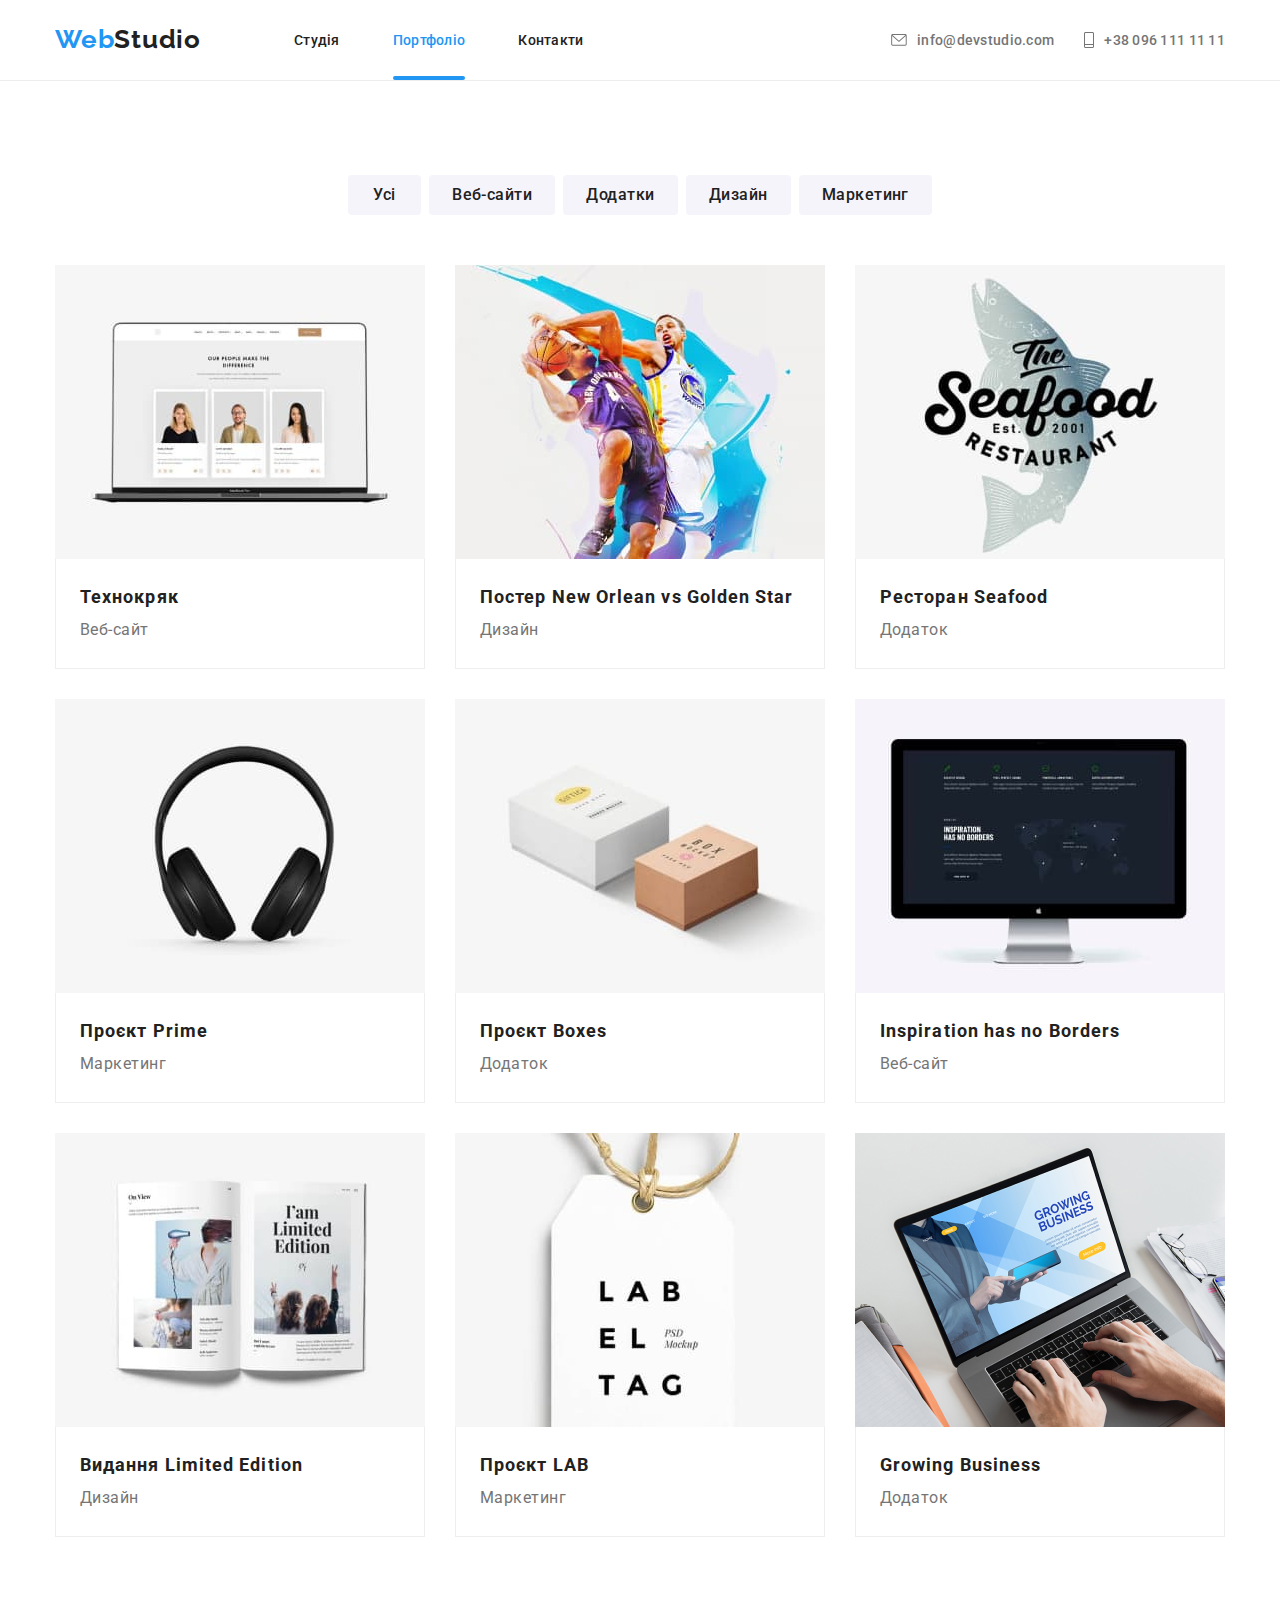
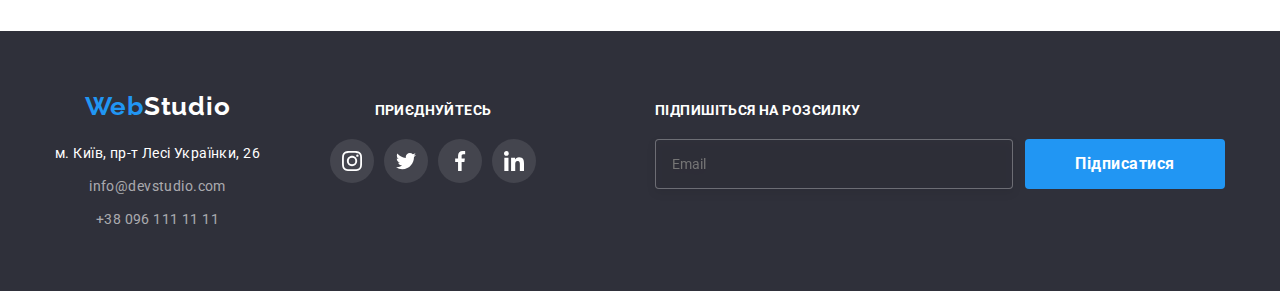
==== commit b1c9923c: "finalochka" ====
--- a/portfolio.html
+++ b/portfolio.html
@@ -36,14 +36,14 @@
       </nav>
       <button type="button" class="mobile-menu__button js-open-menu">
         <svg width="24" height="24" aria-laabel="перемикач мобільного меню">
-          <use class"mobile-menu__icon-menu" href="./images/symbol-defs.svg#menu"></use>
+          <use class"mobile-menu__icon-menu" href="./images/team/symbol-defs.svg#menu_24px"></use>
         </svg>
       </button>
       <div class="mobile-menu container js-menu-container">
         <button type="button" class="mobile-menu__button--close js-close-menu ">
 
-          <svg width="24" height="24">
-            <use class"mobile-menu__icon-cross " href=" ./images/symbol-defs.svg#close"></use>
+          <svg width="18.67" height="18.67">
+            <use class"mobile-menu__icon-cross " href=" ./images/team/symbol-defs.svg#close_24px"></use>
           </svg>
         </button>
 
@@ -228,7 +228,8 @@
                     media="(min-width: 1200px)">
 
 
-                  <source srcset="./images/portfolio/headphones354@1x.jpg 1x, ./images/headphones354@jpg 2x"
+                  <source
+                    srcset="./images/portfolio/headphones354@1x.jpg 1x, ./images/portfolio/headphones354@2x.jpg 2x"
                     media="(min-width: 768px)">
 
 
@@ -359,7 +360,7 @@
 
                   <source srcset="./images/portfolio/laptop-450@1x.jpg 1x, ./images/portfolio/laptop-450@2x.jpg 2x"
                     media="(min-width: 480px)">
-                  <img src="./images/portfolio/laptop-450@1x (1).jpg" alt="">
+                  <img src="./images/portfolio/laptop-450@1x.jpg" alt="">
 
                 </picture>
                 <div class="card-metha">
--- a/css/main.min.css
+++ b/css/main.min.css
@@ -1 +1 @@
-.visually-hidden{position:absolute;white-space:nowrap;width:1px;height:1px;overflow:hidden;border:0;padding:0;clip:rect(0 0 0 0);-webkit-clip-path:inset(50%);clip-path:inset(50%);margin:-1px}html{-webkit-box-sizing:border-box;box-sizing:border-box}*,*::before,*::after{-webkit-box-sizing:inherit;box-sizing:inherit}ul{padding:0;list-style:none;margin:0}img{display:block;width:100%;height:auto}address{font-style:normal}h1,h2,h3,h4,h5,h6,p{margin-top:0;margin-bottom:0}body{font-family:Roboto,sans-serif;color:#212121;background-color:#fff;letter-spacing:.03em;font-size:14px}.body.is-open{overflow:hidden}.list{list-style:none;margin:0}.link{text-decoration:none}.flex-container{display:-webkit-box;display:-ms-flexbox;display:flex;-webkit-box-pack:justify;-ms-flex-pack:justify;justify-content:space-between}button{cursor:pointer}a{cursor:pointer;text-decoration:inherit}header{position:relative}.logo{display:block;font-family:Raleway;font-size:26px;font-weight:700;line-height:1.19;letter-spacing:.03em;text-align:left;text-decoration:none}@media screen and (max-width: 480px){.logo{padding-top:16px;padding-bottom:16px}}@media screen and (min-width: 480px){.logo{font-size:24px;padding-top:16px;padding-bottom:16px}}@media screen and (min-width: 768px){.logo{font-size:26px}}@media screen and (min-width: 1170px){.logo{font-size:26px}}.header-portfolio{border-bottom:1px solid #ececec}.header__logo{color:var(--second-half-logo)}.header__logo--blue{color:#2196f3}@media screen and (min-width: 480px){.header__logo{padding-top:16px;padding-bottom:16px;margin-right:auto}}@media screen and (min-width: 768px){.header__logo{padding-top:26px;padding-bottom:26px;margin-right:88px}}@media screen and (min-width: 1170px){.header__logo{padding-top:24px;padding-bottom:25px;margin-right:93px}}.mobile-menu__button .button-menu__icon-cross{display:none}.header-contacts{display:-webkit-box;display:-ms-flexbox;display:flex;padding-bottom:0px;margin-left:auto;margin-top:0;margin-bottom:0;padding-left:0}@media screen and (max-width: 768px){.header-contacts{display:none}}@media screen and (min-width: 768px){.header-contacts{display:block;padding-top:21px;padding-bottom:21px}.header-contacts:not(:last-child){margin-bottom:10px}}@media screen and (min-width: 1170px){.header-contacts{display:-webkit-box;display:-ms-flexbox;display:flex;padding:0}}@media screen and (min-width: 768px)and (max-width: 1169px){.header-contacts__contact-mail{margin-bottom:10px}}@media screen and (min-width: 1170px){.header-contacts__contact-mail{margin-right:30px}}.header-contacts__contact-phone,.header-contacts__contact-mail{display:block;font-weight:500;color:#757575;line-height:1.17;font-size:14px;letter-spacing:.02em;display:-webkit-box;display:-ms-flexbox;display:flex;-webkit-box-align:center;-ms-flex-align:center;align-items:center;-webkit-transition-property:color;transition-property:color;-webkit-transition-duration:250ms;transition-duration:250ms;-webkit-transition-timing-function:cubic-bezier(0.4, 0, 0.2, 1);transition-timing-function:cubic-bezier(0.4, 0, 0.2, 1)}.header-contacts__contact-phone:hover,.header-contacts__contact-phone:focus,.header-contacts__contact-phone:active,.header-contacts__contact-mail:hover,.header-contacts__contact-mail:focus,.header-contacts__contact-mail:active{color:#2196f3}@media screen and (min-width: 768px){.header-contacts__contact-phone,.header-contacts__contact-mail{font-size:12px;line-height:1.16;letter-spacing:.02em}}@media screen and (min-width: 1170px){.header-contacts__contact-phone,.header-contacts__contact-mail{padding-bottom:32px;padding-top:32px}}.header-contacts__mini-icon{width:16px;height:12px;fill:currentColor;margin-right:10px}@media screen and (min-width: 768px){.header-contacts__mini-icon{width:14px;height:10px;margin-right:8px}}.header-contacts__mini-icon--phone{width:12px;height:16px}@media screen and (min-width: 768px){.header-contacts__mini-icon--phone{width:10px;height:14px;margin-right:8px}}.nav{display:-webkit-box;display:-ms-flexbox;display:flex;-webkit-box-pack:justify;-ms-flex-pack:justify;justify-content:space-between}.nav-links{padding-bottom:0px;margin-right:auto;display:-webkit-box;display:-ms-flexbox;display:flex;-webkit-box-pack:start;-ms-flex-pack:start;justify-content:flex-start;-webkit-box-align:center;-ms-flex-align:center;align-items:center;margin-top:0;margin-bottom:0;display:none}@media screen and (min-width: 768px){.nav-links{display:-webkit-box;display:-ms-flexbox;display:flex}}.nav-links__item--current{position:relative}.nav-links__link.nav-links__item--current{color:#2196f3}.nav-links__item:not(:last-child){margin-right:50px}@media screen and (min-width: 768px){.nav-links__item:not(:last-child){margin-right:53px}}.nav-links__item--current::after{content:"";position:absolute;bottom:0;left:0;width:100%;border-bottom:4px solid #2196f3;border-radius:2px}.nav-links__link{display:block;font-weight:500;padding-top:32px;padding-bottom:32px;color:#212121;line-height:1.17;font-size:14px;letter-spacing:.02em;-webkit-transition-property:color;transition-property:color;-webkit-transition-duration:250ms;transition-duration:250ms;-webkit-transition-timing-function:cubic-bezier(0.4, 0, 0.2, 1);transition-timing-function:cubic-bezier(0.4, 0, 0.2, 1);text-decoration:none}.nav-links__link:hover,.nav-links__link:active,.nav-links__link:focus{color:#2196f3}.section-title{margin-bottom:50px;color:var(--title-color);font-weight:700;font-size:36px;line-height:1.16;text-align:center;letter-spacing:.03em}@media screen and (max-width: 1169px){.section-title{font-weight:700;font-size:28px;line-height:1.17;text-align:center;letter-spacing:.03em;margin-bottom:30px}}.section{padding-top:94px;padding-bottom:94px}@media screen and (max-width: 1199px){.section{padding-top:60px;padding-bottom:60px}}.container{width:100%;margin:0 auto;padding-left:15px;padding-right:15px}@media screen and (min-width: 480px){.container{width:480px}}@media screen and (min-width: 768px){.container{width:768px}}@media screen and (min-width: 1170px){.container{width:1200px}}.footer__logo{display:block;color:#fff}@media screen and (max-width: 1199px){.footer__logo{padding:0;margin-bottom:20px}}.footer__logo--blue{color:#2196f3}.footer__set-container{display:-webkit-box;display:-ms-flexbox;display:flex;-webkit-box-orient:vertical;-webkit-box-direction:normal;-ms-flex-direction:column;flex-direction:column;-webkit-box-align:center;-ms-flex-align:center;align-items:center}@media screen and (min-width: 480px){.footer__set-container{margin-bottom:60px}}@media screen and (max-width: 480px){.footer__set-container{margin-bottom:60px}}@media screen and (min-width: 1170px){.footer__set-container{margin-right:0}}.footer{background-color:#2f303a;padding-top:60px;padding-bottom:60px}@media screen and (min-width: 1200px){.footer{display:-webkit-box;display:-ms-flexbox;display:flex}}@media screen and (max-width: 767px){.footer__multi-block{display:-webkit-box;display:-ms-flexbox;display:flex;-webkit-box-pack:center;-ms-flex-pack:center;justify-content:center;-webkit-box-orient:vertical;-webkit-box-direction:normal;-ms-flex-direction:column;flex-direction:column}}@media screen and (min-width: 768px){.footer__multi-block{display:-webkit-box;display:-ms-flexbox;display:flex;-ms-flex-wrap:wrap;flex-wrap:wrap;-webkit-box-orient:horizontal;-webkit-box-direction:normal;-ms-flex-direction:row;flex-direction:row;-ms-flex-pack:distribute;justify-content:space-around}}@media screen and (min-width: 1200px){.footer__multi-block{-ms-flex-pack:distribute;justify-content:space-around;display:-webkit-box;display:-ms-flexbox;display:flex;-webkit-box-orient:horizontal;-webkit-box-direction:normal;-ms-flex-direction:row;flex-direction:row}}.footer-form__container{width:100%;text-align:center}@media screen and (min-width: 1170px){.footer-form__container{display:-webkit-box;display:-ms-flexbox;display:flex;-webkit-box-orient:horizontal;-webkit-box-direction:normal;-ms-flex-direction:row;flex-direction:row;-webkit-box-align:baseline;-ms-flex-align:baseline;align-items:baseline}}.footer-form__input{width:100%;height:50px;color:rgba(255,255,255,.3);background-color:rgba(47,48,58,.4);border:1px solid rgba(255,255,255,.3);-webkit-filter:drop-shadow(0px 4px 4px rgba(0, 0, 0, 0.15));filter:drop-shadow(0px 4px 4px rgba(0, 0, 0, 0.15));border-radius:4px;outline:none;padding-left:16px;margin-bottom:20px;-webkit-transition:border-color 250ms cubic-bezier(0.4, 0.84, 0.44, 1);transition:border-color 250ms cubic-bezier(0.4, 0.84, 0.44, 1)}@media screen and (min-width: 480px){.footer-form__input{width:450px}}@media screen and (min-width: 1170px){.footer-form__input{max-width:358px}}.footer-form__input:hover,.footer-form__input:active,.footer-form__input:focus{border:1px solid #2196f3}.footer-form__button-subscribe{display:-webkit-box;display:-ms-flexbox;display:flex;-webkit-box-align:center;-ms-flex-align:center;align-items:center;-webkit-box-pack:space-evenly;-ms-flex-pack:space-evenly;justify-content:space-evenly;position:relative;height:50px;width:200px;margin:0 auto;background-color:#2196f3;border-radius:4px;color:#fff;border:none;cursor:pointer;font-weight:700;font-size:16px;line-height:1.8;letter-spacing:.03em}@media screen and (min-width: 480px){.footer-form__button-subscribe{max-width:200px;max-height:50px}}.footer-form__heading{font-family:"Roboto";font-style:normal;font-weight:700;font-size:14px;line-height:1.14;letter-spacing:.03em;text-transform:uppercase;margin-bottom:20px;text-align:center;color:#fff}@media screen and (min-width: 1170px){.footer-form__heading{text-align:left}}@media screen and (min-width: 480px){.footer-socials__container{margin-bottom:60px}}@media screen and (max-width: 480px){.footer-socials__container{margin-bottom:60px}}.footer-socials__button{display:-webkit-box;display:-ms-flexbox;display:flex;-webkit-box-align:center;-ms-flex-align:center;align-items:center;-webkit-box-pack:center;-ms-flex-pack:center;justify-content:center;border:none;width:44px;height:44px;border-radius:50%;background-color:rgba(255,255,255,.1019607843);-webkit-transition-property:background-color;transition-property:background-color;-webkit-transition-duration:250ms;transition-duration:250ms;-webkit-transition-timing-function:cubic-bezier(0.4, 0, 0.2, 1);transition-timing-function:cubic-bezier(0.4, 0, 0.2, 1)}.footer-socials__button:hover,.footer-socials__button:active,.footer-socials__button:focus{background-color:accent-color}.footer-socials>li+li{padding-left:10px}.address-links__map{color:#fff;font-size:14px;line-height:1.7;letter-spacing:.03em;-webkit-transition-property:color;transition-property:color;-webkit-transition-duration:250ms;transition-duration:250ms;-webkit-transition-timing-function:cubic-bezier(0.4, 0, 0.2, 1);transition-timing-function:cubic-bezier(0.4, 0, 0.2, 1)}.address-links__map:hover,.address-links__map:active,.address-links__map:focus{color:#2196f3}.address{font-style:normal;text-align:center}.address-links__contact{color:rgba(255,255,255,.6);font-size:14px;line-height:1.7;letter-spacing:.03em;-webkit-transition-property:color;transition-property:color;-webkit-transition-duration:250ms;transition-duration:250ms;-webkit-transition-timing-function:cubic-bezier(0.4, 0, 0.2, 1);transition-timing-function:cubic-bezier(0.4, 0, 0.2, 1)}.address-links__contact:hover,.address-links__contact:active,.address-links__contact:focus{color:#2196f3}.address-links__item{margin-bottom:0;margin-right:0;margin-left:0}@media screen and (max-width: 767px){.address-links__item{margin-top:9px}}.footer-socails__heading{font-family:"Roboto";font-style:normal;font-weight:700;font-size:14px;line-height:1.14;letter-spacing:.03em;text-transform:uppercase;margin-bottom:20px;text-align:center;color:#fff}.footer-socials{display:-webkit-box;display:-ms-flexbox;display:flex;-webkit-box-pack:center;-ms-flex-pack:center;justify-content:center}.footer-socials>li+li{padding-left:10px}.footer-socials__icon{width:20px;height:20px;fill:#fff}.footer-socials__button{display:-webkit-box;display:-ms-flexbox;display:flex;-webkit-box-align:center;-ms-flex-align:center;align-items:center;-webkit-box-pack:center;-ms-flex-pack:center;justify-content:center;border:none;width:44px;height:44px;border-radius:50%;background-color:rgba(255,255,255,.1019607843);-webkit-transition-property:background-color;transition-property:background-color;-webkit-transition-duration:250ms;transition-duration:250ms;-webkit-transition-timing-function:cubic-bezier(0.4, 0, 0.2, 1);transition-timing-function:cubic-bezier(0.4, 0, 0.2, 1)}.footer-socials__button:hover,.footer-socials__button:active,.footer-socials__button:focus{background-color:#2196f3}.card-metha{border:1px solid #eee;border-top:none;padding-top:20px;padding-right:24px;padding-left:24px}@media screen and (min-width: 768px)and (max-width: 1199px){.card-metha{height:146px;padding-bottom:56px}}@media screen and (min-width: 1200px){.card-metha{height:110px}}.card-metha__subtitle{font-size:16px;color:#757575;line-height:1.87;margin-top:0;margin-bottom:0;letter-spacing:.03em}.card-metha__titel{color:#212121;font-weight:700;font-size:18px;line-height:2;letter-spacing:.06em}.hero .hero-title{letter-spacing:.06em;margin:0 auto;color:#fff;font-weight:900;font-size:24px;margin-bottom:30px;line-height:1.36;text-transform:uppercase;text-align:center}@media screen and (min-width: 480px){.hero .hero-title{max-width:360px;max-height:84px;font-size:26px;line-height:1.6;letter-spacing:.06em;color:#fff}}@media screen and (min-width: 768px){.hero .hero-title{max-width:360px;max-height:84px;font-size:26px;line-height:1.6;letter-spacing:.06em;color:#fff}}@media screen and (min-width: 1170px){.hero .hero-title{min-width:696px;max-height:120px;font-size:44px;line-height:1.36;letter-spacing:.06em;color:#fff}}.hero{padding:118px 0px;text-align:center;height:400px;background-repeat:no-repeat;background-size:cover;margin:0 auto;background-image:-webkit-gradient(linear, left bottom, left top, from(rgba(47, 48, 58, 0.4)), to(rgba(47, 48, 58, 0.4))),url("../images/header-overlay-phone.jpg");background-image:linear-gradient(to top, rgba(47, 48, 58, 0.4), rgba(47, 48, 58, 0.4)),url("../images/header-overlay-phone.jpg");background-color:#2f303a}@media screen and (max-width: 479px)and (min-device-pixel-ratio: 2),screen and (max-width: 479px)and (-webkit-min-device-pixel-ratio: 2),screen and (max-width: 479px)and (min-resolution: 192dpi),screen and (max-width: 479px)and (min-resolution: 2dppx){.hero{background-image:-webkit-gradient(linear, left bottom, left top, from(rgba(47, 48, 58, 0.4)), to(rgba(47, 48, 58, 0.4))),url("../images/header-mobile-overlay-2x.jpg");background-image:linear-gradient(to top, rgba(47, 48, 58, 0.4), rgba(47, 48, 58, 0.4)),url("../images/header-mobile-overlay-2x.jpg")}}@media screen and (min-width: 480px){.hero{max-width:480px;height:400px;background-image:-webkit-gradient(linear, left bottom, left top, from(rgba(47, 48, 58, 0.4)), to(rgba(47, 48, 58, 0.4))),url("../images/header-overlay-phone.jpg");background-image:linear-gradient(to top, rgba(47, 48, 58, 0.4), rgba(47, 48, 58, 0.4)),url("../images/header-overlay-phone.jpg");background-size:contain;background-position:center;overflow:hidden}}@media screen and (min-width: 480px)and (min-device-pixel-ratio: 2),screen and (min-width: 480px)and (-webkit-min-device-pixel-ratio: 2),screen and (min-width: 480px)and (min-resolution: 192dpi),screen and (min-width: 480px)and (min-resolution: 2dppx){.hero{background-image:-webkit-gradient(linear, left bottom, left top, from(rgba(47, 48, 58, 0.4)), to(rgba(47, 48, 58, 0.4))),url("../images/header-mobile-overlay-2x.jpg");background-image:linear-gradient(to top, rgba(47, 48, 58, 0.4), rgba(47, 48, 58, 0.4)),url("../images/header-mobile-overlay-2x.jpg")}}@media screen and (min-width: 768px){.hero{max-width:768px;height:400px;background-image:-webkit-gradient(linear, left bottom, left top, from(rgba(47, 48, 58, 0.4)), to(rgba(47, 48, 58, 0.4))),url("../images/header-overlay-tablet.jpg");background-image:linear-gradient(to top, rgba(47, 48, 58, 0.4), rgba(47, 48, 58, 0.4)),url("../images/header-overlay-tablet.jpg");background-size:contain;background-position:center;overflow:hidden}}@media screen and (min-width: 768px)and (min-device-pixel-ratio: 2),screen and (min-width: 768px)and (-webkit-min-device-pixel-ratio: 2),screen and (min-width: 768px)and (min-resolution: 192dpi),screen and (min-width: 768px)and (min-resolution: 2dppx){.hero{background-image:-webkit-gradient(linear, left bottom, left top, from(rgba(47, 48, 58, 0.4)), to(rgba(47, 48, 58, 0.4))),url("../images/header-overlay-tablet-2x.jpg");background-image:linear-gradient(to top, rgba(47, 48, 58, 0.4), rgba(47, 48, 58, 0.4)),url("../images/header-overlay-tablet-2x.jpg")}}@media screen and (min-width: 1170px){.hero{max-width:1600px;height:600px;background-image:-webkit-gradient(linear, left bottom, left top, from(rgba(47, 48, 58, 0.4)), to(rgba(47, 48, 58, 0.4))),url("../images/overlay.jpg");background-image:linear-gradient(to top, rgba(47, 48, 58, 0.4), rgba(47, 48, 58, 0.4)),url("../images/overlay.jpg");background-size:cover;overflow:hidden}}@media screen and (min-width: 1170px)and (min-device-pixel-ratio: 2),screen and (min-width: 1170px)and (-webkit-min-device-pixel-ratio: 2),screen and (min-width: 1170px)and (min-resolution: 192dpi),screen and (min-width: 1170px)and (min-resolution: 2dppx){.hero{background-image:-webkit-gradient(linear, left bottom, left top, from(rgba(47, 48, 58, 0.4)), to(rgba(47, 48, 58, 0.4))),url("../images/header-overlay-desktop-2x.jpg");background-image:linear-gradient(to top, rgba(47, 48, 58, 0.4), rgba(47, 48, 58, 0.4)),url("../images/header-overlay-desktop-2x.jpg")}}.hero__button--secondary{padding:10px 32px;background-color:#2196f3;color:#fff;line-height:1.87;font-weight:700;min-width:216px;text-align:center;letter-spacing:.06em;border:#2196f3;border-radius:4px}@media screen and (min-width: 480px){.hero__button--secondary{width:200px;height:50px}}@media screen and (min-width: 768px){.hero__button--secondary{width:200px;height:50px}}@media screen and (min-width: 1170px){.hero__button--secondary{width:216px;height:50px}}.section-features{padding-top:60px;padding-bottom:94px}@media screen and (max-width: 1169px){.section-features{padding-top:60px;padding-bottom:60px}}.features__subtitle{color:#757575;font-weight:400;font-size:14px;line-height:1.7;padding:0px 0px;margin:0px 0px;letter-spacing:.03em}@media screen and (min-width: 480px){.features__subtitle{width:480px}}@media screen and (min-width: 768px){.features__subtitle{width:354px}}@media screen and (min-width: 1170px){.features__subtitle{width:270px}}.features__title{font-size:14px;line-height:1.14;text-transform:uppercase;margin-bottom:10px;color:#212121;line-height:1.2;letter-spacing:.03em;font-weight:700}@media screen and (max-width: 767px){.features__title{display:-webkit-box;display:-ms-flexbox;display:flex;-webkit-box-pack:center;-ms-flex-pack:center;justify-content:center}}@media screen and (min-width: 768px){.features__title{width:270px}}@media screen and (min-width: 1170px){.features__title{text-align:left}}.features__pictures-list{padding:0}@media screen and (min-width: 768px){.features__pictures-list{gap:30px;display:-webkit-box;display:-ms-flexbox;display:flex;-ms-flex-wrap:wrap;flex-wrap:wrap}}@media screen and (min-width: 1170px){.features__pictures-list{display:-webkit-box;display:-ms-flexbox;display:flex;gap:30px}}@media screen and (max-width: 767px){.pictures-list__item:not(:last-child){margin-bottom:30px}}@media screen and (min-width: 768px){.pictures-list__item:not(:last-child){width:354px}}@media screen and (min-width: 1170px){.pictures-list__item:not(:last-child){width:270px}}.pictures-list__item::before{content:"";display:block;height:120px;background-color:#f5f4fa;border-radius:4px;margin-bottom:30px;background-repeat:no-repeat;background-position:center;background-size:70px}@media screen and (min-width: 480px){.pictures-list__item::before{width:100%}}@media screen and (min-width: 768px){.pictures-list__item::before{width:354px}}@media screen and (min-width: 1170px){.pictures-list__item::before{max-width:270px}}.weather-radar::before{background-image:url(../images/features/antenna.svg)}.clock::before{background-image:url(../images/features/clock.svg)}.laptop::before{background-image:url(../images/features/diagram.svg)}.spaceman::before{background-image:url(../images/features/astronaut.svg)}.team{background-color:#f5f4fa}.team-members{gap:30px;margin:0;padding:0}@media screen and (min-width: 768px){.team-members{gap:30px;display:-webkit-box;display:-ms-flexbox;display:flex}}@media screen and (min-width: 768px)and (max-width: 1170px){.team-members{-ms-flex-wrap:wrap;flex-wrap:wrap}}@media screen and (min-width: 1170px){.team-members{display:-webkit-box;display:-ms-flexbox;display:flex;margin-left:-15px;margin-right:-15px}}@media screen and (max-width: 480px){.team-members__worker:not(:last-child){margin-bottom:30px}}.team-members__worker{background:#fff;border-radius:0px 0px 4px 4px;-webkit-box-shadow:0px 1px 3px rgba(0,0,0,.12),0px 1px 1px rgba(0,0,0,.14),0px 2px 1px rgba(0,0,0,.2);box-shadow:0px 1px 3px rgba(0,0,0,.12),0px 1px 1px rgba(0,0,0,.14),0px 2px 1px rgba(0,0,0,.2)}@media screen and (min-width: 480px){.team-members__worker{width:450px;margin-bottom:30px}}@media screen and (min-width: 768px){.team-members__worker{width:354px;margin-bottom:0}}@media screen and (min-width: 1170px){.team-members__worker{width:270px}}.team-card{padding:30px}.team-card__heading{margin-bottom:10px;font-weight:500;font-size:16px;line-height:1.18;letter-spacing:.03em;text-align:center;color:#212121}.team-card__job{color:#757575;font-size:16px;line-height:1.18;letter-spacing:.03em;text-align:center}.card-button>li+li{padding-left:10px}.card-button{display:-webkit-box;display:-ms-flexbox;display:flex;-webkit-box-pack:center;-ms-flex-pack:center;justify-content:center;-webkit-box-align:center;-ms-flex-align:center;align-items:center;margin-top:16px}.card-button__link{border:none;width:44px;height:44px;border-radius:50%;color:#afb1b8;display:-webkit-box;display:-ms-flexbox;display:flex;-webkit-box-pack:center;-ms-flex-pack:center;justify-content:center;-webkit-box-align:center;-ms-flex-align:center;align-items:center;-webkit-transition-property:background-color,color;transition-property:background-color,color;-webkit-transition-duration:250ms;transition-duration:250ms;-webkit-transition-timing-function:cubic-bezier(0.4, 0, 0.2, 1);transition-timing-function:cubic-bezier(0.4, 0, 0.2, 1)}.card-button__link:hover,.card-button__link:active,.card-button__link:focus{background-color:#2196f3;color:#fff}.card-button__icon{width:20px;height:20px;fill:currentColor}.section-work{padding-top:0;padding-left:0;padding-bottom:94px}@media screen and (max-width: 1170px){.section-work{padding-bottom:60px;display:none}}.work{display:-webkit-box;display:-ms-flexbox;display:flex}.work__item:not(:last-child){margin-right:30px}.work__item{width:370px;position:relative}.work__text{-webkit-box-pack:center;-ms-flex-pack:center;justify-content:center;-webkit-box-align:center;-ms-flex-align:center;align-items:center;display:-webkit-box;display:-ms-flexbox;display:flex;position:absolute;bottom:0;color:#fff;font-weight:700;text-transform:uppercase;height:70px;width:100%;background-color:rgba(47,48,58,.8)}.clients{gap:30px}@media screen and (min-width: 480px){.clients{-webkit-box-pack:center;-ms-flex-pack:center;justify-content:center;display:-webkit-box;display:-ms-flexbox;display:flex;-ms-flex-wrap:wrap;flex-wrap:wrap;-ms-flex-preferred-size:calc((100% - 60px)/2);flex-basis:calc((100% - 60px)/2)}}@media screen and (min-width: 1170px){.clients{display:-webkit-box;display:-ms-flexbox;display:flex}}.clients__image{height:92px}@media screen and (min-width: 480px){.clients__image{max-width:210px}}@media screen and (min-width: 1170px){.clients__image{max-width:170px}}.clients__link{display:-webkit-box;display:-ms-flexbox;display:flex;-webkit-box-pack:center;-ms-flex-pack:center;justify-content:center;fill:#afb1b8;border:1px solid #afb1b8;border-radius:4px;-webkit-transition-property:background-color,fill;transition-property:background-color,fill;-webkit-transition-duration:250ms;transition-duration:250ms;-webkit-transition-timing-function:cubic-bezier(0.4, 0, 0.2, 1);transition-timing-function:cubic-bezier(0.4, 0, 0.2, 1)}@media screen and (min-width: 480px){.clients__link{max-width:210px}}.clients__link:hover,.clients__link:active,.clients__link:focus{fill:#2196f3;border-color:#2196f3}@media screen and (max-width: 479px){.clients__item:not(:last-child){margin-bottom:30px}}.clients__item{height:92px;width:170px}@media screen and (max-width: 479px){.clients__item{margin-top:0;margin:0 auto}}@media screen and (min-width: 768px)and (max-width: 1199px){.clients__item{width:226px}}.backdrop.is-hidden{pointer-events:none;opacity:0;visibility:hidden}.backdrop{position:fixed;width:100%;height:100%;top:0;left:0;-webkit-transition:opacity 250ms cubic-bezier(0.4, 0.84, 0.44, 1),visibility 250ms cubic-bezier(0.4, 0.84, 0.44, 1);transition:opacity 250ms cubic-bezier(0.4, 0.84, 0.44, 1),visibility 250ms cubic-bezier(0.4, 0.84, 0.44, 1);background-color:rgba(0,0,0,.2)}.modal{position:absolute;top:50%;left:50%;-webkit-transform:translate(-50%, -50%);transform:translate(-50%, -50%);border-radius:4px;background-color:#fff;overflow-y:scroll;z-index:999;overflow-y:scroll}@media screen and (max-width: 479px){.modal{width:300px;height:700px}}@media screen and (min-width: 480px){.modal{width:450px;height:609px}}@media screen and (min-width: 1170px){.modal{width:528px;height:581px;overflow:hidden}}@media screen and (min-width: 768px)and (max-width: 1169px){.modal{width:450px}}.modal__button-close{position:absolute;display:-webkit-box;display:-ms-flexbox;display:flex;-webkit-box-align:center;-ms-flex-align:center;align-items:center;-webkit-box-pack:center;-ms-flex-pack:center;justify-content:center;top:9px;right:9px;width:30px;height:30px;border-radius:50%;border:1px solid rgba(0,0,0,.1);cursor:pointer;-webkit-transition:fill 250ms cubic-bezier(0.4, 0.84, 0.44, 1);transition:fill 250ms cubic-bezier(0.4, 0.84, 0.44, 1);background-color:#fff;z-index:10000}.modal__button-close:hover .modal__close-icon,.modal__button-close:active .modal__close-icon,.modal__button-close:focus .modal__close-icon{fill:#2196f3;border-color:rgba(0,0,0,.1)}.modal__close-icon{width:11px;height:11px;fill:#000;-webkit-transition:fill 250ms cubic-bezier(0.4, 0.84, 0.44, 1);transition:fill 250ms cubic-bezier(0.4, 0.84, 0.44, 1)}.modal__heading{font-weight:700;font-size:20px;line-height:23px;text-align:center;letter-spacing:.03em;color:#212121;margin-bottom:12px}.modal__label{color:#757575;font-weight:400;font-size:12px;line-height:14px;letter-spacing:.01em;margin-bottom:4px}.modal-container{display:-webkit-box;display:-ms-flexbox;display:flex;-webkit-box-orient:vertical;-webkit-box-direction:normal;-ms-flex-direction:column;flex-direction:column;-webkit-box-pack:center;-ms-flex-pack:center;justify-content:center;position:relative;padding:40px}.modal__input-icon{position:relative;margin-bottom:10px}.modal-input{width:100%;height:40px;padding-left:42px;border:1px solid rgba(33,33,33,.2);border-radius:4px;-webkit-transition:border-color 250ms cubic-bezier(0.4, 0.84, 0.44, 1);transition:border-color 250ms cubic-bezier(0.4, 0.84, 0.44, 1);outline:rgba(0,0,0,0)}.modal-input:hover,.modal-input:active,.modal-inpu:focus{border-color:#2196f3}.icon-person,.icon-phone,.icon-envelope{position:absolute;width:12px;height:12px;top:14px;left:15px}.modal-input:focus+.modal-input__entire-icon{fill:#2196f3}.modal-input__entire-icon{width:12px;height:12px;-webkit-transition:fill 250ms cubic-bezier(0.4, 0.84, 0.44, 1);transition:fill 250ms cubic-bezier(0.4, 0.84, 0.44, 1)}.modal__button-submit{display:-webkit-box;display:-ms-flexbox;display:flex;-webkit-box-pack:center;-ms-flex-pack:center;justify-content:center;-webkit-box-align:center;-ms-flex-align:center;align-items:center;margin-top:30px}.modal__comment{font-weight:400;font-size:12px;line-height:1.16;letter-spacing:.01em;resize:none;width:100%;height:120px;margin-bottom:20px;border:1px solid rgba(33,33,33,.2);border-radius:4px;-webkit-transition:border-color 250ms cubic-bezier(0.4, 0.84, 0.44, 1);transition:border-color 250ms cubic-bezier(0.4, 0.84, 0.44, 1);padding:12px 15px;outline:rgba(0,0,0,0)}@media screen and (min-width: 480px){.modal__comment{width:100%}}@media screen and (max-width: 480px){.modal__comment{width:100%}}.modal__comment:hover,.modal__comment:active,.modal__comment:focus{border-color:#2196f3}.modal__comment::-webkit-input-placeholder{color:rgba(117,117,117,.5)}.modal__comment::-moz-placeholder{color:rgba(117,117,117,.5)}.modal__comment:-ms-input-placeholder{color:rgba(117,117,117,.5)}.modal__comment::-ms-input-placeholder{color:rgba(117,117,117,.5)}.modal__comment::placeholder{color:rgba(117,117,117,.5)}.modal__checkbox-label{display:-webkit-box;display:-ms-flexbox;display:flex;-webkit-box-align:center;-ms-flex-align:center;align-items:center;-webkit-box-pack:center;-ms-flex-pack:center;justify-content:center;font-weight:400;font-size:14px;line-height:1.7;letter-spacing:.03em;color:#757575}@media screen and (min-width: 480px){.modal__checkbox-label{font-size:12px}}.modal__privasy-agreemant{color:#2196f3;text-decoration:underline;margin-left:8px}.modal__checkbox{position:absolute;white-space:nowrap;width:1px;height:1px;margin:-1px;overflow:hidden;border:0;padding:0;clip:rect(0 0 0 0);-webkit-clip-path:inset(50%);clip-path:inset(50%)}.modal__checkbox-icon{content:"";display:inline-block;width:16px;height:15px;border:2px solid #212121;border-radius:2px;margin-right:7px}.modal__checkbox:checked~.modal__checkbox-icon{background-color:#2196f3;background-image:url("../images/checkbox/checked.svg");background-repeat:no-repeat;background-position:center;background-origin:border-box;border-radius:2px;border:rgba(0,0,0,0)}.modal__button-submit{display:-webkit-box;display:-ms-flexbox;display:flex;-webkit-box-pack:center;-ms-flex-pack:center;justify-content:center;-webkit-box-align:center;-ms-flex-align:center;align-items:center;margin-top:30px}.modal__button-submit .submit{width:200px;height:50px;background:#2196f3;-webkit-box-shadow:0px 4px 4px rgba(0,0,0,.15);box-shadow:0px 4px 4px rgba(0,0,0,.15);border-radius:4px;border:none;font-weight:700;font-size:16px;line-height:1.87;-webkit-box-align:center;-ms-flex-align:center;align-items:center;text-align:center;letter-spacing:.06em;color:#fff}.filter{margin-bottom:50px;display:-webkit-box;display:-ms-flexbox;display:flex;-webkit-box-pack:center;-ms-flex-pack:center;justify-content:center}@media screen and (max-width: 479px){.filter{width:100%;-ms-flex-wrap:wrap;flex-wrap:wrap;row-gap:15px;-webkit-box-pack:start;-ms-flex-pack:start;justify-content:flex-start}}@media screen and (min-width: 480px){.filter{width:100%;-ms-flex-wrap:wrap;flex-wrap:wrap;row-gap:15px;-webkit-box-pack:start;-ms-flex-pack:start;justify-content:flex-start}}@media screen and (min-width: 768px){.filter{display:-webkit-box;display:-ms-flexbox;display:flex;-webkit-box-pack:center;-ms-flex-pack:center;justify-content:center;margin-bottom:50px}}.filter__button-primary{font-family:inherit;background-color:#f5f4fa;color:#212121;font-weight:500;font-size:16px;line-height:1.6;padding:6px 22px;text-align:center;min-width:73px;text-align:center;letter-spacing:.03em;border-radius:4px;border:1px solid rgba(0,0,0,0);-webkit-transition:background-color 250ms cubic-bezier(0.4, 0.84, 0.44, 1),color 250ms cubic-bezier(0.4, 0.84, 0.44, 1),-webkit-box-shadow 250ms cubic-bezier(0.4, 0.84, 0.44, 1);transition:background-color 250ms cubic-bezier(0.4, 0.84, 0.44, 1),color 250ms cubic-bezier(0.4, 0.84, 0.44, 1),-webkit-box-shadow 250ms cubic-bezier(0.4, 0.84, 0.44, 1);transition:background-color 250ms cubic-bezier(0.4, 0.84, 0.44, 1),color 250ms cubic-bezier(0.4, 0.84, 0.44, 1),box-shadow 250ms cubic-bezier(0.4, 0.84, 0.44, 1);transition:background-color 250ms cubic-bezier(0.4, 0.84, 0.44, 1),color 250ms cubic-bezier(0.4, 0.84, 0.44, 1),box-shadow 250ms cubic-bezier(0.4, 0.84, 0.44, 1),-webkit-box-shadow 250ms cubic-bezier(0.4, 0.84, 0.44, 1)}.filter__button-primary:hover,.filter__button-primary:active,.filter__button-primary:focus{background-color:#2196f3;color:#fff;-webkit-box-shadow:0px 3px 1px rgba(0,0,0,.1),0px 1px 2px rgba(0,0,0,.08),0px 2px 2px rgba(0,0,0,.12);box-shadow:0px 3px 1px rgba(0,0,0,.1),0px 1px 2px rgba(0,0,0,.08),0px 2px 2px rgba(0,0,0,.12)}.filter__item:not(:last-child){margin-right:8px}.portfolio{gap:30px;display:-webkit-box;display:-ms-flexbox;display:flex;-ms-flex-wrap:wrap;flex-wrap:wrap}@media screen and (max-width: 479px){.portfolio__item:not(:last-child){margin-bottom:30px}}@media screen and (max-width: 479px){.portfolio__item{width:100%}}@media screen and (min-width: 480px){.portfolio__item{display:-webkit-box;display:-ms-flexbox;display:flex;-ms-flex-wrap:wrap;flex-wrap:wrap;width:354px}}@media screen and (min-width: 1200px){.portfolio__item{min-width:370px;-ms-flex-preferred-size:calc(33.3333333333% - 30px);flex-basis:calc(33.3333333333% - 30px)}}.portfolio__card-link:hover .overlay{-webkit-transform:translateY(0);transform:translateY(0);-webkit-transition:250ms cubic-bezier(0.4, 0, 0.2, 1);transition:250ms cubic-bezier(0.4, 0, 0.2, 1)}.portfolio__card-link{font-size:18px;color:#212121;display:block;-webkit-transition-property:-webkit-box-shadow;transition-property:-webkit-box-shadow;transition-property:box-shadow;transition-property:box-shadow, -webkit-box-shadow;-webkit-transition-duration:250ms;transition-duration:250ms;-webkit-transition-timing-function:cubic-bezier(0.4, 0, 0.2, 1);transition-timing-function:cubic-bezier(0.4, 0, 0.2, 1)}.portfolio__card-link:hover,.portfolio__card-link:focus,.portfolio__card-link:active{-webkit-box-shadow:0px 1px 1px rgba(0,0,0,.12),0px 4px 4px rgba(0,0,0,.06),1px 4px 6px rgba(0,0,0,.16);box-shadow:0px 1px 1px rgba(0,0,0,.12),0px 4px 4px rgba(0,0,0,.06),1px 4px 6px rgba(0,0,0,.16)}.thumb{position:relative;overflow:hidden}.thumb__overlay{position:absolute;width:100%;height:100%;top:0;left:0;background-color:rgba(33,150,243,.9);-webkit-transform:translateY(100%);transform:translateY(100%);-webkit-transition:250ms cubic-bezier(0.4, 0, 0.2, 1);transition:250ms cubic-bezier(0.4, 0, 0.2, 1)}.thumb__overlay-text{color:#fff;line-height:1.55;font-size:18px;letter-spacing:.03em}@media screen and (min-width: 768){.thumb__overlay-text{width:306px;height:168px;padding-top:49px;padding-left:24px}}@media screen and (min-width: 1200px){.thumb__overlay-text{width:322px;height:168px;padding-top:63px;padding-left:24px}}@media screen and (max-width: 479px){.thumb__overlay-text{width:100%;font-size:14px}}.portfolio__card-link:hover .thumb__overlay{-webkit-transform:translateY(0);transform:translateY(0);-webkit-transition:250ms cubic-bezier(0.4, 0, 0.2, 1);transition:250ms cubic-bezier(0.4, 0, 0.2, 1)}.mobile-menu{position:fixed;-webkit-box-orient:vertical;-webkit-box-direction:normal;-ms-flex-direction:column;flex-direction:column;-webkit-box-pack:justify;-ms-flex-pack:justify;justify-content:space-between;padding-top:48px;padding-left:40px;padding-bottom:48px;opacity:0;pointer-events:none;height:100%;top:0;left:0;background-color:#fff;-webkit-box-shadow:0px 4px 8px rgba(0,0,0,.04),0px 2px 4px rgba(0,0,0,.08),0px 1px 3px rgba(0,0,0,.16);box-shadow:0px 4px 8px rgba(0,0,0,.04),0px 2px 4px rgba(0,0,0,.08),0px 1px 3px rgba(0,0,0,.16);z-index:999;width:100%;overflow-y:scroll;-webkit-transition:opacity 250ms cubic-bezier(0.4, 0.84, 0.44, 1);transition:opacity 250ms cubic-bezier(0.4, 0.84, 0.44, 1)}.mobile-menu.is-open{pointer-events:all;opacity:1;display:-webkit-box;display:-ms-flexbox;display:flex}.mobile-menu__nav-links{display:-webkit-box;display:-ms-flexbox;display:flex;-webkit-box-orient:vertical;-webkit-box-direction:normal;-ms-flex-direction:column;flex-direction:column;font-weight:500;font-size:40px;line-height:1.17;text-align:center;letter-spacing:.02em;text-decoration:none;text-align:left;list-style:none}.nav-linksi-list__item:not(:last-child){margin-bottom:35px}.mobile-menu__contacts-item:not(:last-child){margin-bottom:32px}.mobile-menu__nav-link{color:#212121}.mobile-menu__nav-link:hover,.mobile-menu__nav-link:active,.mobile-menu__nav-link:focus{color:#2196f3}.mobile-menu__contacts{display:-webkit-box;display:-ms-flexbox;display:flex;-webkit-box-orient:vertical;-webkit-box-direction:normal;-ms-flex-direction:column;flex-direction:column;margin-bottom:64px}.mobile-menu__contact-phone{font-weight:500;font-size:34px;line-height:1.17;letter-spacing:.02em;color:#757575}.mobile-menu__contact-phone:hover,.mobile-menu__contact-phone:active,.mobile-menu__contact-phone:focus{color:#2196f3}.mobile-menu__contact-mail{font-weight:500;font-size:24px;line-height:1.16;letter-spacing:.02em;color:#757575}.mobile-menu__contact-mail:hover,.mobile-menu__contact-mail:active,.mobile-menu__contact-mail:focus{color:#2196f3}.mobile-menu__container{display:-webkit-box;display:-ms-flexbox;display:flex;-webkit-box-orient:vertical;-webkit-box-direction:normal;-ms-flex-direction:column;flex-direction:column;-webkit-box-pack:justify;-ms-flex-pack:justify;justify-content:space-between}.mobile-menu__nav-link--current{color:#2196f3}.mobile-menu__button{border:none;background-color:#fff;-webkit-transition:fill 250ms cubic-bezier(0.4, 0.84, 0.44, 1);transition:fill 250ms cubic-bezier(0.4, 0.84, 0.44, 1)}.mobile-menu__button:focus,.mobile-menu__button:active{fill:#2196f3}@media screen and (min-width: 768px){.mobile-menu__button{display:none}}.mobile-menu__button--close{position:absolute;top:21px;right:25.33px;border:none;background-color:#fff;-webkit-transition:fill 250ms cubic-bezier(0.4, 0.84, 0.44, 1);transition:fill 250ms cubic-bezier(0.4, 0.84, 0.44, 1)}.mobile-menu__button--close:focus,.mobile-menu__button--close:active{fill:#2196f3}.mobile-menu__social-links{display:-webkit-box;display:-ms-flexbox;display:flex;-ms-flex-wrap:wrap;flex-wrap:wrap;row-gap:5px}.social-links__item:not(:last-child){margin-right:10px;border-right:2px solid rgba(33,33,33,.2)}.social-links__link{color:#2196f3;padding-right:10px;font-weight:500;font-size:18px;line-height:1.22;letter-spacing:.02em}/*# sourceMappingURL=main.min.css.map */+.visually-hidden{position:absolute;white-space:nowrap;width:1px;height:1px;overflow:hidden;border:0;padding:0;clip:rect(0 0 0 0);-webkit-clip-path:inset(50%);clip-path:inset(50%);margin:-1px}html{-webkit-box-sizing:border-box;box-sizing:border-box}*,*::before,*::after{-webkit-box-sizing:inherit;box-sizing:inherit}ul{padding:0;list-style:none;margin:0}img{display:block;width:100%;height:auto}address{font-style:normal}h1,h2,h3,h4,h5,h6,p{margin-top:0;margin-bottom:0}body{font-family:Roboto,sans-serif;color:#212121;background-color:#fff;letter-spacing:.03em;font-size:14px}.body.is-open{overflow:hidden}.list{list-style:none;margin:0}.link{text-decoration:none}.flex-container{display:-webkit-box;display:-ms-flexbox;display:flex;-webkit-box-pack:justify;-ms-flex-pack:justify;justify-content:space-between}button{cursor:pointer}a{cursor:pointer;text-decoration:inherit}header{position:relative}.logo{display:block;font-family:Raleway;font-size:26px;font-weight:700;line-height:1.19;letter-spacing:.03em;text-align:left;text-decoration:none}@media screen and (max-width: 480px){.logo{padding-top:16px;padding-bottom:16px}}@media screen and (min-width: 480px){.logo{font-size:24px;padding-top:16px;padding-bottom:16px}}@media screen and (min-width: 768px){.logo{font-size:26px}}@media screen and (min-width: 1170px){.logo{font-size:26px}}.header-portfolio{border-bottom:1px solid #ececec}.header__logo{color:var(--second-half-logo)}.header__logo--blue{color:#2196f3}@media screen and (min-width: 480px){.header__logo{padding-top:16px;padding-bottom:16px;margin-right:auto}}@media screen and (min-width: 768px){.header__logo{padding-top:26px;padding-bottom:26px;margin-right:88px}}@media screen and (min-width: 1170px){.header__logo{padding-top:24px;padding-bottom:25px;margin-right:93px}}.mobile-menu__button .button-menu__icon-cross{display:none}.header-contacts{display:-webkit-box;display:-ms-flexbox;display:flex;padding-bottom:0px;margin-left:auto;margin-top:0;margin-bottom:0;padding-left:0}@media screen and (max-width: 768px){.header-contacts{display:none}}@media screen and (min-width: 768px){.header-contacts{display:block;padding-top:21px;padding-bottom:21px}.header-contacts:not(:last-child){margin-bottom:10px}}@media screen and (min-width: 1170px){.header-contacts{display:-webkit-box;display:-ms-flexbox;display:flex;padding:0}}@media screen and (min-width: 768px)and (max-width: 1169px){.header-contacts__contact-mail{margin-bottom:10px}}@media screen and (min-width: 1170px){.header-contacts__contact-mail{margin-right:30px}}.header-contacts__contact-phone,.header-contacts__contact-mail{display:block;font-weight:500;color:#757575;line-height:1.17;font-size:14px;letter-spacing:.02em;display:-webkit-box;display:-ms-flexbox;display:flex;-webkit-box-align:center;-ms-flex-align:center;align-items:center;-webkit-transition-property:color;transition-property:color;-webkit-transition-duration:250ms;transition-duration:250ms;-webkit-transition-timing-function:cubic-bezier(0.4, 0, 0.2, 1);transition-timing-function:cubic-bezier(0.4, 0, 0.2, 1)}.header-contacts__contact-phone:hover,.header-contacts__contact-phone:focus,.header-contacts__contact-phone:active,.header-contacts__contact-mail:hover,.header-contacts__contact-mail:focus,.header-contacts__contact-mail:active{color:#2196f3}@media screen and (min-width: 768px){.header-contacts__contact-phone,.header-contacts__contact-mail{font-size:12px;line-height:1.16;letter-spacing:.02em}}@media screen and (min-width: 1170px){.header-contacts__contact-phone,.header-contacts__contact-mail{font-size:14px;padding-bottom:32px;padding-top:32px}}.header-contacts__mini-icon{width:16px;height:12px;fill:currentColor;margin-right:10px}@media screen and (min-width: 768px){.header-contacts__mini-icon{width:14px;height:10px;margin-right:8px}}@media screen and (min-width: 1200px){.header-contacts__mini-icon{width:16px;height:12px;margin-right:10px}}.header-contacts__mini-icon--phone{width:12px;height:16px}@media screen and (min-width: 768px){.header-contacts__mini-icon--phone{width:10px;height:14px;margin-right:8px}}@media screen and (min-width: 1200px){.header-contacts__mini-icon--phone{width:10px;height:16px;margin-right:10px}}.nav{display:-webkit-box;display:-ms-flexbox;display:flex;-webkit-box-pack:justify;-ms-flex-pack:justify;justify-content:space-between}.nav-links{padding-bottom:0px;margin-right:auto;display:-webkit-box;display:-ms-flexbox;display:flex;-webkit-box-pack:start;-ms-flex-pack:start;justify-content:flex-start;-webkit-box-align:center;-ms-flex-align:center;align-items:center;margin-top:0;margin-bottom:0;display:none}@media screen and (min-width: 768px){.nav-links{display:-webkit-box;display:-ms-flexbox;display:flex}}.nav-links__item--current{position:relative}.nav-links__link.nav-links__item--current{color:#2196f3}.nav-links__item:not(:last-child){margin-right:50px}@media screen and (min-width: 768px){.nav-links__item:not(:last-child){margin-right:53px}}.nav-links__item--current::after{content:"";position:absolute;bottom:0;left:0;width:100%;border-bottom:4px solid #2196f3;border-radius:2px}.nav-links__link{display:block;font-weight:500;padding-top:32px;padding-bottom:32px;color:#212121;line-height:1.17;font-size:14px;letter-spacing:.02em;-webkit-transition-property:color;transition-property:color;-webkit-transition-duration:250ms;transition-duration:250ms;-webkit-transition-timing-function:cubic-bezier(0.4, 0, 0.2, 1);transition-timing-function:cubic-bezier(0.4, 0, 0.2, 1);text-decoration:none}.nav-links__link:hover,.nav-links__link:active,.nav-links__link:focus{color:#2196f3}.section-title{margin-bottom:50px;color:var(--title-color);font-weight:700;font-size:36px;line-height:1.16;text-align:center;letter-spacing:.03em}@media screen and (max-width: 1169px){.section-title{font-weight:700;font-size:28px;line-height:1.17;text-align:center;letter-spacing:.03em;margin-bottom:30px}}@media screen and (max-width: 1199px){.section{padding-top:60px;padding-bottom:60px}}@media screen and (min-width: 1200px){.section{padding-top:94px;padding-bottom:94px}}.container{width:100%;margin:0 auto;padding-left:15px;padding-right:15px}@media screen and (min-width: 480px){.container{width:480px}}@media screen and (min-width: 768px){.container{width:768px}}@media screen and (min-width: 1170px){.container{width:1200px}}.footer__logo{display:block;color:#fff}@media screen and (min-width: 320px){.footer__logo{padding:0;margin-bottom:20px}}.footer__logo--blue{color:#2196f3}.footer__set-container{display:-webkit-box;display:-ms-flexbox;display:flex;-webkit-box-orient:vertical;-webkit-box-direction:normal;-ms-flex-direction:column;flex-direction:column;-webkit-box-align:center;-ms-flex-align:center;align-items:center}@media screen and (min-width: 480px)and (max-width: 767px){.footer__set-container{margin-bottom:60px}}@media screen and (max-width: 767px){.footer__set-container{margin-bottom:60px}}@media screen and (min-width: 1170px){.footer__set-container{margin-right:0}}.footer{background-color:#2f303a;padding-top:60px;padding-bottom:60px}@media screen and (min-width: 1200px){.footer{display:-webkit-box;display:-ms-flexbox;display:flex}}@media screen and (max-width: 767px){.footer__multi-block{display:-webkit-box;display:-ms-flexbox;display:flex;-webkit-box-pack:center;-ms-flex-pack:center;justify-content:center;-webkit-box-orient:vertical;-webkit-box-direction:normal;-ms-flex-direction:column;flex-direction:column}}@media screen and (min-width: 768px)and (max-width: 1199px){.footer__multi-block{display:-webkit-box;display:-ms-flexbox;display:flex;-ms-flex-wrap:wrap;flex-wrap:wrap;-webkit-box-orient:horizontal;-webkit-box-direction:normal;-ms-flex-direction:row;flex-direction:row;-ms-flex-pack:distribute;justify-content:space-around}}@media screen and (min-width: 1200px){.footer__multi-block{display:-webkit-box;display:-ms-flexbox;display:flex;-webkit-box-align:baseline;-ms-flex-align:baseline;align-items:baseline}}@media screen and (min-width: 767px)and (max-width: 1199px){.footer-form{margin-top:60px}}@media screen and (min-width: 1200px){.footer-form{margin-left:auto}}.footer-form__container{width:100%;text-align:center}@media screen and (min-width: 1200px){.footer-form__container{display:-webkit-box;display:-ms-flexbox;display:flex}}.footer-form__input{width:100%;height:50px;color:rgba(255,255,255,.3);background-color:rgba(47,48,58,.4);border:1px solid rgba(255,255,255,.3);-webkit-filter:drop-shadow(0px 4px 4px rgba(0, 0, 0, 0.15));filter:drop-shadow(0px 4px 4px rgba(0, 0, 0, 0.15));border-radius:4px;outline:none;padding-left:16px;margin-bottom:20px;-webkit-transition:border-color 250ms cubic-bezier(0.4, 0.84, 0.44, 1);transition:border-color 250ms cubic-bezier(0.4, 0.84, 0.44, 1)}@media screen and (min-width: 480px){.footer-form__input{width:450px}}@media screen and (min-width: 1170px){.footer-form__input{max-width:358px}}.footer-form__input:hover,.footer-form__input:active,.footer-form__input:focus{border:1px solid #2196f3}.footer-form__button-subscribe{display:-webkit-box;display:-ms-flexbox;display:flex;-webkit-box-align:center;-ms-flex-align:center;align-items:center;-webkit-box-pack:center;-ms-flex-pack:center;justify-content:center;position:relative;height:50px;width:200px;background-color:#2196f3;border-radius:4px;color:#fff;border:none;cursor:pointer;font-weight:700;font-size:16px;line-height:1.8;letter-spacing:.03em;margin-left:12px}@media screen and (min-width: 480px){.footer-form__button-subscribe{max-width:200px;max-height:50px}}@media screen and (max-width: 1199px){.footer-form__button-subscribe{margin:0 auto}}.footer-form__heading{font-family:"Roboto";font-style:normal;font-weight:700;font-size:14px;line-height:1.14;letter-spacing:.03em;text-transform:uppercase;margin-bottom:20px;text-align:center;color:#fff}@media screen and (min-width: 1200px){.footer-form__heading{text-align:left}}@media screen and (max-width: 767px){.footer-socials__container{margin-bottom:60px}}@media screen and (max-width: 480px){.footer-socials__container{margin-bottom:60px}}@media screen and (min-width: 1200px){.footer-socials__container{margin-left:70px}}.footer-socials__button{display:-webkit-box;display:-ms-flexbox;display:flex;-webkit-box-align:center;-ms-flex-align:center;align-items:center;-webkit-box-pack:center;-ms-flex-pack:center;justify-content:center;border:none;width:44px;height:44px;border-radius:50%;background-color:rgba(255,255,255,.1019607843);-webkit-transition-property:background-color;transition-property:background-color;-webkit-transition-duration:250ms;transition-duration:250ms;-webkit-transition-timing-function:cubic-bezier(0.4, 0, 0.2, 1);transition-timing-function:cubic-bezier(0.4, 0, 0.2, 1)}.footer-socials__button:hover,.footer-socials__button:active,.footer-socials__button:focus{background-color:accent-color}.footer-socials>li+li{padding-left:10px}.footer__plane{margin-left:10px}.address-links__map{color:#fff;font-size:14px;line-height:1.7;letter-spacing:.03em;-webkit-transition-property:color;transition-property:color;-webkit-transition-duration:250ms;transition-duration:250ms;-webkit-transition-timing-function:cubic-bezier(0.4, 0, 0.2, 1);transition-timing-function:cubic-bezier(0.4, 0, 0.2, 1)}.address-links__map:hover,.address-links__map:active,.address-links__map:focus{color:#2196f3}.address{font-style:normal;text-align:center}.address-links__contact{color:rgba(255,255,255,.6);font-size:14px;line-height:1.7;letter-spacing:.03em;-webkit-transition-property:color;transition-property:color;-webkit-transition-duration:250ms;transition-duration:250ms;-webkit-transition-timing-function:cubic-bezier(0.4, 0, 0.2, 1);transition-timing-function:cubic-bezier(0.4, 0, 0.2, 1)}.address-links__contact:hover,.address-links__contact:active,.address-links__contact:focus{color:#2196f3}.address-links__item{margin-bottom:0;margin-right:0;margin-left:0}@media screen and (max-width: 767px){.address-links__item{margin-top:9px}}@media screen and (max-width: 1199px){.address-links__item:not(:last-child){margin-bottom:8px}}@media screen and (min-width: 1200px){.address-links__item{margin-top:9px}}.footer-socails__heading{font-family:"Roboto";font-style:normal;font-weight:700;font-size:14px;line-height:1.14;letter-spacing:.03em;text-transform:uppercase;margin-bottom:20px;text-align:center;color:#fff}.footer-socials{display:-webkit-box;display:-ms-flexbox;display:flex;-webkit-box-pack:center;-ms-flex-pack:center;justify-content:center}.footer-socials>li+li{padding-left:10px}.footer-socials__icon{width:20px;height:20px;fill:#fff}.footer-socials__button{display:-webkit-box;display:-ms-flexbox;display:flex;-webkit-box-align:center;-ms-flex-align:center;align-items:center;-webkit-box-pack:center;-ms-flex-pack:center;justify-content:center;border:none;width:44px;height:44px;border-radius:50%;background-color:rgba(255,255,255,.1019607843);-webkit-transition-property:background-color;transition-property:background-color;-webkit-transition-duration:250ms;transition-duration:250ms;-webkit-transition-timing-function:cubic-bezier(0.4, 0, 0.2, 1);transition-timing-function:cubic-bezier(0.4, 0, 0.2, 1)}.footer-socials__button:hover,.footer-socials__button:active,.footer-socials__button:focus{background-color:#2196f3}.card-metha{border:1px solid #eee;border-top:none;padding-top:20px;padding-right:24px;padding-left:24px}@media screen and (min-width: 768px)and (max-width: 1199px){.card-metha{height:146px;padding-bottom:56px}}@media screen and (min-width: 1200px){.card-metha{height:110px}}.card-metha__subtitle{font-size:16px;color:#757575;line-height:1.87;margin-top:0;margin-bottom:0;letter-spacing:.03em}.card-metha__titel{color:#212121;font-weight:700;font-size:18px;line-height:2;letter-spacing:.06em}.hero .hero-title{letter-spacing:.06em;margin:0 auto;color:#fff;font-weight:900;font-size:24px;margin-bottom:30px;line-height:1.36;text-transform:uppercase;text-align:center}@media screen and (min-width: 480px){.hero .hero-title{max-width:360px;max-height:84px;font-size:26px;line-height:1.6;letter-spacing:.06em;color:#fff}}@media screen and (min-width: 768px){.hero .hero-title{max-width:360px;max-height:84px;font-size:26px;line-height:1.6;letter-spacing:.06em;color:#fff}}@media screen and (min-width: 1170px){.hero .hero-title{min-width:696px;max-height:120px;font-size:44px;line-height:1.36;letter-spacing:.06em;color:#fff}}.hero{padding:118px 0px;text-align:center;height:400px;background-repeat:no-repeat;background-size:cover;margin:0 auto;background-image:-webkit-gradient(linear, left bottom, left top, from(rgba(47, 48, 58, 0.4)), to(rgba(47, 48, 58, 0.4))),url("../images/header-overlay-phone.jpg");background-image:linear-gradient(to top, rgba(47, 48, 58, 0.4), rgba(47, 48, 58, 0.4)),url("../images/header-overlay-phone.jpg");background-color:#2f303a}@media screen and (min-width: 1200px){.hero{padding-top:200px;padding-bottom:200px}}@media screen and (max-width: 479px)and (min-device-pixel-ratio: 2),screen and (max-width: 479px)and (-webkit-min-device-pixel-ratio: 2),screen and (max-width: 479px)and (min-resolution: 192dpi),screen and (max-width: 479px)and (min-resolution: 2dppx){.hero{background-image:-webkit-gradient(linear, left bottom, left top, from(rgba(47, 48, 58, 0.4)), to(rgba(47, 48, 58, 0.4))),url("../images/header-mobile-overlay-2x.jpg");background-image:linear-gradient(to top, rgba(47, 48, 58, 0.4), rgba(47, 48, 58, 0.4)),url("../images/header-mobile-overlay-2x.jpg")}}@media screen and (min-width: 480px){.hero{max-width:480px;height:400px;background-image:-webkit-gradient(linear, left bottom, left top, from(rgba(47, 48, 58, 0.4)), to(rgba(47, 48, 58, 0.4))),url("../images/header-overlay-phone.jpg");background-image:linear-gradient(to top, rgba(47, 48, 58, 0.4), rgba(47, 48, 58, 0.4)),url("../images/header-overlay-phone.jpg");background-size:contain;background-position:center;overflow:hidden}}@media screen and (min-width: 480px)and (min-device-pixel-ratio: 2),screen and (min-width: 480px)and (-webkit-min-device-pixel-ratio: 2),screen and (min-width: 480px)and (min-resolution: 192dpi),screen and (min-width: 480px)and (min-resolution: 2dppx){.hero{background-image:-webkit-gradient(linear, left bottom, left top, from(rgba(47, 48, 58, 0.4)), to(rgba(47, 48, 58, 0.4))),url("../images/header-mobile-overlay-2x.jpg");background-image:linear-gradient(to top, rgba(47, 48, 58, 0.4), rgba(47, 48, 58, 0.4)),url("../images/header-mobile-overlay-2x.jpg")}}@media screen and (min-width: 768px){.hero{max-width:768px;height:400px;background-image:-webkit-gradient(linear, left bottom, left top, from(rgba(47, 48, 58, 0.4)), to(rgba(47, 48, 58, 0.4))),url("../images/header-overlay-tablet.jpg");background-image:linear-gradient(to top, rgba(47, 48, 58, 0.4), rgba(47, 48, 58, 0.4)),url("../images/header-overlay-tablet.jpg");background-size:contain;background-position:center;overflow:hidden}}@media screen and (min-width: 768px)and (min-device-pixel-ratio: 2),screen and (min-width: 768px)and (-webkit-min-device-pixel-ratio: 2),screen and (min-width: 768px)and (min-resolution: 192dpi),screen and (min-width: 768px)and (min-resolution: 2dppx){.hero{background-image:-webkit-gradient(linear, left bottom, left top, from(rgba(47, 48, 58, 0.4)), to(rgba(47, 48, 58, 0.4))),url("../images/header-overlay-tablet-2x.jpg");background-image:linear-gradient(to top, rgba(47, 48, 58, 0.4), rgba(47, 48, 58, 0.4)),url("../images/header-overlay-tablet-2x.jpg")}}@media screen and (min-width: 1170px){.hero{max-width:1600px;height:600px;background-image:-webkit-gradient(linear, left bottom, left top, from(rgba(47, 48, 58, 0.4)), to(rgba(47, 48, 58, 0.4))),url("../images/overlay.jpg");background-image:linear-gradient(to top, rgba(47, 48, 58, 0.4), rgba(47, 48, 58, 0.4)),url("../images/overlay.jpg");background-size:cover;overflow:hidden}}@media screen and (min-width: 1170px)and (min-device-pixel-ratio: 2),screen and (min-width: 1170px)and (-webkit-min-device-pixel-ratio: 2),screen and (min-width: 1170px)and (min-resolution: 192dpi),screen and (min-width: 1170px)and (min-resolution: 2dppx){.hero{background-image:-webkit-gradient(linear, left bottom, left top, from(rgba(47, 48, 58, 0.4)), to(rgba(47, 48, 58, 0.4))),url("../images/header-overlay-desktop-2x.jpg");background-image:linear-gradient(to top, rgba(47, 48, 58, 0.4), rgba(47, 48, 58, 0.4)),url("../images/header-overlay-desktop-2x.jpg")}}.hero__button--secondary{padding:10px 32px;background-color:#2196f3;color:#fff;line-height:1.87;font-weight:700;min-width:216px;text-align:center;letter-spacing:.06em;border:#2196f3;border-radius:4px}@media screen and (min-width: 480px){.hero__button--secondary{width:200px;height:50px}}@media screen and (min-width: 768px){.hero__button--secondary{width:200px;height:50px}}@media screen and (min-width: 1170px){.hero__button--secondary{width:216px;height:50px}}.section-features{padding-top:60px;padding-bottom:94px}@media screen and (max-width: 1169px){.section-features{padding-top:60px;padding-bottom:60px}}.features__subtitle{color:#757575;font-weight:400;font-size:14px;line-height:1.7;padding:0px 0px;margin:0px 0px;letter-spacing:.03em}@media screen and (min-width: 480px){.features__subtitle{width:480px}}@media screen and (min-width: 768px){.features__subtitle{width:354px}}@media screen and (min-width: 1170px){.features__subtitle{width:270px}}.features__title{font-size:14px;line-height:1.14;text-transform:uppercase;margin-bottom:10px;color:#212121;line-height:1.2;letter-spacing:.03em;font-weight:700}@media screen and (max-width: 767px){.features__title{display:-webkit-box;display:-ms-flexbox;display:flex;-webkit-box-pack:center;-ms-flex-pack:center;justify-content:center}}@media screen and (min-width: 768px){.features__title{width:270px}}@media screen and (min-width: 1170px){.features__title{text-align:left}}.features__pictures-list{padding:0}@media screen and (min-width: 768px){.features__pictures-list{gap:30px;display:-webkit-box;display:-ms-flexbox;display:flex;-ms-flex-wrap:wrap;flex-wrap:wrap}}@media screen and (min-width: 1170px){.features__pictures-list{display:-webkit-box;display:-ms-flexbox;display:flex;gap:30px}}@media screen and (max-width: 767px){.pictures-list__item:not(:last-child){margin-bottom:30px}}@media screen and (min-width: 768px){.pictures-list__item:not(:last-child){width:354px}}@media screen and (min-width: 1170px){.pictures-list__item:not(:last-child){width:270px}}.pictures-list__item::before{content:"";display:block;height:120px;background-color:#f5f4fa;border-radius:4px;margin-bottom:30px;background-repeat:no-repeat;background-position:center;background-size:70px}@media screen and (min-width: 480px){.pictures-list__item::before{width:100%}}@media screen and (min-width: 768px){.pictures-list__item::before{width:354px}}@media screen and (min-width: 1170px){.pictures-list__item::before{max-width:270px}}.weather-radar::before{background-image:url(../images/features/antenna.svg)}.clock::before{background-image:url(../images/features/clock.svg)}.laptop::before{background-image:url(../images/features/diagram.svg)}.spaceman::before{background-image:url(../images/features/astronaut.svg)}.team{background-color:#f5f4fa}.team-members{gap:30px;margin:0;padding:0}@media screen and (min-width: 768px){.team-members{gap:30px;display:-webkit-box;display:-ms-flexbox;display:flex}}@media screen and (min-width: 768px)and (max-width: 1170px){.team-members{-ms-flex-wrap:wrap;flex-wrap:wrap}}@media screen and (min-width: 1170px){.team-members{display:-webkit-box;display:-ms-flexbox;display:flex;margin-left:-15px;margin-right:-15px}}@media screen and (max-width: 480px){.team-members__worker:not(:last-child){margin-bottom:30px}}.team-members__worker{background:#fff;border-radius:0px 0px 4px 4px;-webkit-box-shadow:0px 1px 3px rgba(0,0,0,.12),0px 1px 1px rgba(0,0,0,.14),0px 2px 1px rgba(0,0,0,.2);box-shadow:0px 1px 3px rgba(0,0,0,.12),0px 1px 1px rgba(0,0,0,.14),0px 2px 1px rgba(0,0,0,.2)}@media screen and (min-width: 480px){.team-members__worker{width:450px;margin-bottom:30px}}@media screen and (min-width: 768px){.team-members__worker{width:354px;margin-bottom:0}}@media screen and (min-width: 1170px){.team-members__worker{width:270px}}.team-card{padding:30px}.team-card__heading{margin-bottom:10px;font-weight:500;font-size:16px;line-height:1.18;letter-spacing:.03em;text-align:center;color:#212121}.team-card__job{color:#757575;font-size:16px;line-height:1.18;letter-spacing:.03em;text-align:center}.card-button>li+li{padding-left:10px}.card-button{display:-webkit-box;display:-ms-flexbox;display:flex;-webkit-box-pack:center;-ms-flex-pack:center;justify-content:center;-webkit-box-align:center;-ms-flex-align:center;align-items:center;margin-top:16px}.card-button__link{border:none;width:44px;height:44px;border-radius:50%;color:#afb1b8;display:-webkit-box;display:-ms-flexbox;display:flex;-webkit-box-pack:center;-ms-flex-pack:center;justify-content:center;-webkit-box-align:center;-ms-flex-align:center;align-items:center;-webkit-transition-property:background-color,color;transition-property:background-color,color;-webkit-transition-duration:250ms;transition-duration:250ms;-webkit-transition-timing-function:cubic-bezier(0.4, 0, 0.2, 1);transition-timing-function:cubic-bezier(0.4, 0, 0.2, 1)}.card-button__link:hover,.card-button__link:active,.card-button__link:focus{background-color:#2196f3;color:#fff}.card-button__icon{width:20px;height:20px;fill:currentColor}.section-work{padding-top:0;padding-left:0;padding-bottom:94px}@media screen and (max-width: 1170px){.section-work{padding-bottom:60px;display:none}}.work{display:-webkit-box;display:-ms-flexbox;display:flex}.work__item:not(:last-child){margin-right:30px}.work__item{width:370px;position:relative}.work__text{-webkit-box-pack:center;-ms-flex-pack:center;justify-content:center;-webkit-box-align:center;-ms-flex-align:center;align-items:center;display:-webkit-box;display:-ms-flexbox;display:flex;position:absolute;bottom:0;color:#fff;font-weight:700;text-transform:uppercase;height:70px;width:100%;background-color:rgba(47,48,58,.8)}.clients{gap:30px}@media screen and (min-width: 480px){.clients{-webkit-box-pack:center;-ms-flex-pack:center;justify-content:center;display:-webkit-box;display:-ms-flexbox;display:flex;-ms-flex-wrap:wrap;flex-wrap:wrap;-ms-flex-preferred-size:calc((100% - 60px)/2);flex-basis:calc((100% - 60px)/2)}}@media screen and (min-width: 1170px){.clients{display:-webkit-box;display:-ms-flexbox;display:flex}}.clients__image{height:92px}@media screen and (min-width: 480px){.clients__image{max-width:210px}}@media screen and (min-width: 1170px){.clients__image{max-width:170px}}.clients__link{display:-webkit-box;display:-ms-flexbox;display:flex;-webkit-box-pack:center;-ms-flex-pack:center;justify-content:center;fill:#afb1b8;border:1px solid #afb1b8;border-radius:4px;-webkit-transition-property:background-color,fill;transition-property:background-color,fill;-webkit-transition-duration:250ms;transition-duration:250ms;-webkit-transition-timing-function:cubic-bezier(0.4, 0, 0.2, 1);transition-timing-function:cubic-bezier(0.4, 0, 0.2, 1)}@media screen and (max-width: 767px){.clients__link{max-width:210px}}.clients__link:hover,.clients__link:active,.clients__link:focus{fill:#2196f3;border-color:#2196f3}@media screen and (max-width: 479px){.clients__item:not(:last-child){margin-bottom:30px}}.clients__item{height:92px;width:170px}@media screen and (max-width: 479px){.clients__item{margin-top:0;width:210px;margin:0 auto}}@media screen and (min-width: 768px)and (max-width: 1199px){.clients__item{width:226px}}.backdrop.is-hidden{pointer-events:none;opacity:0;visibility:hidden}.backdrop{position:fixed;width:100%;height:100%;top:0;left:0;-webkit-transition:opacity 250ms cubic-bezier(0.4, 0.84, 0.44, 1),visibility 250ms cubic-bezier(0.4, 0.84, 0.44, 1);transition:opacity 250ms cubic-bezier(0.4, 0.84, 0.44, 1),visibility 250ms cubic-bezier(0.4, 0.84, 0.44, 1);background-color:rgba(0,0,0,.2)}.modal{position:absolute;top:50%;left:50%;-webkit-transform:translate(-50%, -50%);transform:translate(-50%, -50%);border-radius:4px;background-color:#fff;overflow-y:scroll;z-index:999;overflow-y:scroll}@media screen and (max-width: 479px){.modal{width:300px;height:700px}}@media screen and (min-width: 480px){.modal{width:450px;height:609px}}@media screen and (min-width: 1170px){.modal{width:528px;height:581px;overflow:hidden}}@media screen and (min-width: 768px)and (max-width: 1169px){.modal{width:450px}}.modal__button-close{position:absolute;display:-webkit-box;display:-ms-flexbox;display:flex;-webkit-box-align:center;-ms-flex-align:center;align-items:center;-webkit-box-pack:center;-ms-flex-pack:center;justify-content:center;top:9px;right:9px;width:30px;height:30px;border-radius:50%;border:1px solid rgba(0,0,0,.1);cursor:pointer;-webkit-transition:fill 250ms cubic-bezier(0.4, 0.84, 0.44, 1);transition:fill 250ms cubic-bezier(0.4, 0.84, 0.44, 1);background-color:#fff;z-index:10000}.modal__button-close:hover .modal__close-icon,.modal__button-close:active .modal__close-icon,.modal__button-close:focus .modal__close-icon{fill:#2196f3;border-color:rgba(0,0,0,.1)}.modal__close-icon{width:11px;height:11px;fill:#000;-webkit-transition:fill 250ms cubic-bezier(0.4, 0.84, 0.44, 1);transition:fill 250ms cubic-bezier(0.4, 0.84, 0.44, 1)}.modal__heading{font-weight:700;font-size:20px;line-height:23px;text-align:center;letter-spacing:.03em;color:#212121;margin-bottom:12px}.modal__label{color:#757575;font-weight:400;font-size:12px;line-height:14px;letter-spacing:.01em;margin-bottom:4px}.modal-container{display:-webkit-box;display:-ms-flexbox;display:flex;-webkit-box-orient:vertical;-webkit-box-direction:normal;-ms-flex-direction:column;flex-direction:column;-webkit-box-pack:center;-ms-flex-pack:center;justify-content:center;position:relative;padding:40px}.modal__input-icon{position:relative;margin-bottom:10px}.modal-input{width:100%;height:40px;padding-left:42px;border:1px solid rgba(33,33,33,.2);border-radius:4px;-webkit-transition:border-color 250ms cubic-bezier(0.4, 0.84, 0.44, 1);transition:border-color 250ms cubic-bezier(0.4, 0.84, 0.44, 1);outline:rgba(0,0,0,0)}.modal-input:hover,.modal-input:active,.modal-inpu:focus{border-color:#2196f3}.icon-person,.icon-phone,.icon-envelope{position:absolute;width:12px;height:12px;top:14px;left:15px}.modal-input:focus+.modal-input__entire-icon{fill:#2196f3}.modal-input__entire-icon{width:12px;height:12px;-webkit-transition:fill 250ms cubic-bezier(0.4, 0.84, 0.44, 1);transition:fill 250ms cubic-bezier(0.4, 0.84, 0.44, 1)}.modal__button-submit{display:-webkit-box;display:-ms-flexbox;display:flex;-webkit-box-pack:center;-ms-flex-pack:center;justify-content:center;-webkit-box-align:center;-ms-flex-align:center;align-items:center;margin-top:30px}.modal__comment{font-weight:400;font-size:12px;line-height:1.16;letter-spacing:.01em;resize:none;width:100%;height:120px;margin-bottom:20px;border:1px solid rgba(33,33,33,.2);border-radius:4px;-webkit-transition:border-color 250ms cubic-bezier(0.4, 0.84, 0.44, 1);transition:border-color 250ms cubic-bezier(0.4, 0.84, 0.44, 1);padding:12px 15px;outline:rgba(0,0,0,0)}@media screen and (min-width: 480px){.modal__comment{width:100%}}@media screen and (max-width: 480px){.modal__comment{width:100%}}.modal__comment:hover,.modal__comment:active,.modal__comment:focus{border-color:#2196f3}.modal__comment::-webkit-input-placeholder{color:rgba(117,117,117,.5)}.modal__comment::-moz-placeholder{color:rgba(117,117,117,.5)}.modal__comment:-ms-input-placeholder{color:rgba(117,117,117,.5)}.modal__comment::-ms-input-placeholder{color:rgba(117,117,117,.5)}.modal__comment::placeholder{color:rgba(117,117,117,.5)}.modal__checkbox-label{display:-webkit-box;display:-ms-flexbox;display:flex;-webkit-box-align:center;-ms-flex-align:center;align-items:center;-webkit-box-pack:center;-ms-flex-pack:center;justify-content:center;font-weight:400;font-size:14px;line-height:1.7;letter-spacing:.03em;color:#757575}@media screen and (min-width: 480px){.modal__checkbox-label{font-size:12px}}.modal__privasy-agreemant{color:#2196f3;text-decoration:underline;margin-left:8px}.modal__checkbox{position:absolute;white-space:nowrap;width:1px;height:1px;margin:-1px;overflow:hidden;border:0;padding:0;clip:rect(0 0 0 0);-webkit-clip-path:inset(50%);clip-path:inset(50%)}.modal__checkbox-icon{content:"";display:inline-block;width:16px;height:15px;border:2px solid #212121;border-radius:2px;margin-right:7px}.modal__checkbox:checked~.modal__checkbox-icon{background-color:#2196f3;background-image:url("../images/checkbox/checked.svg");background-repeat:no-repeat;background-position:center;background-origin:border-box;border-radius:2px;border:rgba(0,0,0,0)}.modal__button-submit{display:-webkit-box;display:-ms-flexbox;display:flex;-webkit-box-pack:center;-ms-flex-pack:center;justify-content:center;-webkit-box-align:center;-ms-flex-align:center;align-items:center;margin-top:30px}.modal__button-submit .submit{width:200px;height:50px;background:#2196f3;-webkit-box-shadow:0px 4px 4px rgba(0,0,0,.15);box-shadow:0px 4px 4px rgba(0,0,0,.15);border-radius:4px;border:none;font-weight:700;font-size:16px;line-height:1.87;-webkit-box-align:center;-ms-flex-align:center;align-items:center;text-align:center;letter-spacing:.06em;color:#fff}.filter{margin-bottom:50px;display:-webkit-box;display:-ms-flexbox;display:flex;-webkit-box-pack:center;-ms-flex-pack:center;justify-content:center}@media screen and (max-width: 479px){.filter{width:100%;-ms-flex-wrap:wrap;flex-wrap:wrap;row-gap:15px;-webkit-box-pack:start;-ms-flex-pack:start;justify-content:flex-start}}@media screen and (min-width: 480px){.filter{width:100%;-ms-flex-wrap:wrap;flex-wrap:wrap;row-gap:15px;-webkit-box-pack:start;-ms-flex-pack:start;justify-content:flex-start}}@media screen and (min-width: 768px){.filter{display:-webkit-box;display:-ms-flexbox;display:flex;-webkit-box-pack:center;-ms-flex-pack:center;justify-content:center;margin-bottom:50px}}.filter__button-primary{font-family:inherit;background-color:#f5f4fa;color:#212121;font-weight:500;font-size:16px;line-height:1.6;padding:6px 22px;text-align:center;min-width:73px;text-align:center;letter-spacing:.03em;border-radius:4px;border:1px solid rgba(0,0,0,0);-webkit-transition:background-color 250ms cubic-bezier(0.4, 0.84, 0.44, 1),color 250ms cubic-bezier(0.4, 0.84, 0.44, 1),-webkit-box-shadow 250ms cubic-bezier(0.4, 0.84, 0.44, 1);transition:background-color 250ms cubic-bezier(0.4, 0.84, 0.44, 1),color 250ms cubic-bezier(0.4, 0.84, 0.44, 1),-webkit-box-shadow 250ms cubic-bezier(0.4, 0.84, 0.44, 1);transition:background-color 250ms cubic-bezier(0.4, 0.84, 0.44, 1),color 250ms cubic-bezier(0.4, 0.84, 0.44, 1),box-shadow 250ms cubic-bezier(0.4, 0.84, 0.44, 1);transition:background-color 250ms cubic-bezier(0.4, 0.84, 0.44, 1),color 250ms cubic-bezier(0.4, 0.84, 0.44, 1),box-shadow 250ms cubic-bezier(0.4, 0.84, 0.44, 1),-webkit-box-shadow 250ms cubic-bezier(0.4, 0.84, 0.44, 1)}.filter__button-primary:hover,.filter__button-primary:active,.filter__button-primary:focus{background-color:#2196f3;color:#fff;-webkit-box-shadow:0px 3px 1px rgba(0,0,0,.1),0px 1px 2px rgba(0,0,0,.08),0px 2px 2px rgba(0,0,0,.12);box-shadow:0px 3px 1px rgba(0,0,0,.1),0px 1px 2px rgba(0,0,0,.08),0px 2px 2px rgba(0,0,0,.12)}.filter__item:not(:last-child){margin-right:8px}.portfolio{gap:30px;display:-webkit-box;display:-ms-flexbox;display:flex;-ms-flex-wrap:wrap;flex-wrap:wrap}@media screen and (max-width: 479px){.portfolio__item:not(:last-child){margin-bottom:30px}}@media screen and (max-width: 479px){.portfolio__item{width:100%}}@media screen and (min-width: 480px){.portfolio__item{display:-webkit-box;display:-ms-flexbox;display:flex;-ms-flex-wrap:wrap;flex-wrap:wrap;width:354px}}@media screen and (min-width: 1200px){.portfolio__item{min-width:370px;-ms-flex-preferred-size:calc(33.3333333333% - 30px);flex-basis:calc(33.3333333333% - 30px)}}.portfolio__card-link:hover .overlay{-webkit-transform:translateY(0);transform:translateY(0);-webkit-transition:250ms cubic-bezier(0.4, 0, 0.2, 1);transition:250ms cubic-bezier(0.4, 0, 0.2, 1)}.portfolio__card-link{font-size:18px;color:#212121;display:block;-webkit-transition-property:-webkit-box-shadow;transition-property:-webkit-box-shadow;transition-property:box-shadow;transition-property:box-shadow, -webkit-box-shadow;-webkit-transition-duration:250ms;transition-duration:250ms;-webkit-transition-timing-function:cubic-bezier(0.4, 0, 0.2, 1);transition-timing-function:cubic-bezier(0.4, 0, 0.2, 1)}.portfolio__card-link:hover,.portfolio__card-link:focus,.portfolio__card-link:active{-webkit-box-shadow:0px 1px 1px rgba(0,0,0,.12),0px 4px 4px rgba(0,0,0,.06),1px 4px 6px rgba(0,0,0,.16);box-shadow:0px 1px 1px rgba(0,0,0,.12),0px 4px 4px rgba(0,0,0,.06),1px 4px 6px rgba(0,0,0,.16)}.thumb{position:relative;overflow:hidden}.thumb__overlay{position:absolute;width:100%;height:100%;top:0;left:0;background-color:rgba(33,150,243,.9);-webkit-transform:translateY(100%);transform:translateY(100%);-webkit-transition:250ms cubic-bezier(0.4, 0, 0.2, 1);transition:250ms cubic-bezier(0.4, 0, 0.2, 1)}.thumb__overlay-text{color:#fff;line-height:1.55;font-size:18px;letter-spacing:.03em}@media screen and (min-width: 768){.thumb__overlay-text{width:306px;height:168px;padding-top:49px;padding-left:24px}}@media screen and (min-width: 1200px){.thumb__overlay-text{width:322px;height:168px;padding-top:63px;padding-left:24px}}@media screen and (max-width: 479px){.thumb__overlay-text{width:100%;font-size:14px}}.portfolio__card-link:hover .thumb__overlay{-webkit-transform:translateY(0);transform:translateY(0);-webkit-transition:250ms cubic-bezier(0.4, 0, 0.2, 1);transition:250ms cubic-bezier(0.4, 0, 0.2, 1)}.mobile-menu{position:fixed;-webkit-box-orient:vertical;-webkit-box-direction:normal;-ms-flex-direction:column;flex-direction:column;-webkit-box-pack:justify;-ms-flex-pack:justify;justify-content:space-between;padding-top:48px;padding-left:40px;padding-bottom:48px;opacity:0;pointer-events:none;height:100%;top:0;left:0;background-color:#fff;-webkit-box-shadow:0px 4px 8px rgba(0,0,0,.04),0px 2px 4px rgba(0,0,0,.08),0px 1px 3px rgba(0,0,0,.16);box-shadow:0px 4px 8px rgba(0,0,0,.04),0px 2px 4px rgba(0,0,0,.08),0px 1px 3px rgba(0,0,0,.16);z-index:999;width:100%;overflow-y:scroll;-webkit-transition:opacity 250ms cubic-bezier(0.4, 0.84, 0.44, 1);transition:opacity 250ms cubic-bezier(0.4, 0.84, 0.44, 1)}.mobile-menu.is-open{pointer-events:all;opacity:1;display:-webkit-box;display:-ms-flexbox;display:flex}.mobile-menu__nav-links{display:-webkit-box;display:-ms-flexbox;display:flex;-webkit-box-orient:vertical;-webkit-box-direction:normal;-ms-flex-direction:column;flex-direction:column;font-weight:500;font-size:40px;line-height:1.17;text-align:center;letter-spacing:.02em;text-decoration:none;text-align:left;list-style:none}.nav-linksi-list__item:not(:last-child){margin-bottom:35px}.mobile-menu__contacts-item:not(:last-child){margin-bottom:32px}.mobile-menu__nav-link{color:#212121}.mobile-menu__nav-link:hover,.mobile-menu__nav-link:active,.mobile-menu__nav-link:focus{color:#2196f3}.mobile-menu__contacts{margin-bottom:64px}.mobile-menu__contact-phone{font-weight:500;font-size:34px;line-height:1.17;letter-spacing:.02em;color:#757575}.mobile-menu__contact-phone:hover,.mobile-menu__contact-phone:active,.mobile-menu__contact-phone:focus{color:#2196f3}.mobile-menu__contact-mail{font-weight:500;font-size:24px;line-height:1.16;letter-spacing:.02em;color:#757575}.mobile-menu__contact-mail:hover,.mobile-menu__contact-mail:active,.mobile-menu__contact-mail:focus{color:#2196f3}.mobile-menu__nav-link--current{color:#2196f3}.mobile-menu__button{border:none;background-color:#fff;-webkit-transition:fill 250ms cubic-bezier(0.4, 0.84, 0.44, 1);transition:fill 250ms cubic-bezier(0.4, 0.84, 0.44, 1)}.mobile-menu__button:focus,.mobile-menu__button:active{fill:#2196f3}@media screen and (min-width: 768px){.mobile-menu__button{display:none}}.mobile-menu__button--close{position:absolute;top:21px;right:25.33px;border:none;background-color:#fff;-webkit-transition:fill 250ms cubic-bezier(0.4, 0.84, 0.44, 1);transition:fill 250ms cubic-bezier(0.4, 0.84, 0.44, 1)}.mobile-menu__button--close:focus,.mobile-menu__button--close:active{fill:#2196f3}.mobile-menu__social-links{display:-webkit-box;display:-ms-flexbox;display:flex;-ms-flex-wrap:wrap;flex-wrap:wrap;row-gap:5px}.social-links__item:not(:last-child){margin-right:10px;border-right:2px solid rgba(33,33,33,.2)}.social-links__link{color:#2196f3;padding-right:10px;font-weight:500;font-size:18px;line-height:1.22;letter-spacing:.02em}/*# sourceMappingURL=main.min.css.map */